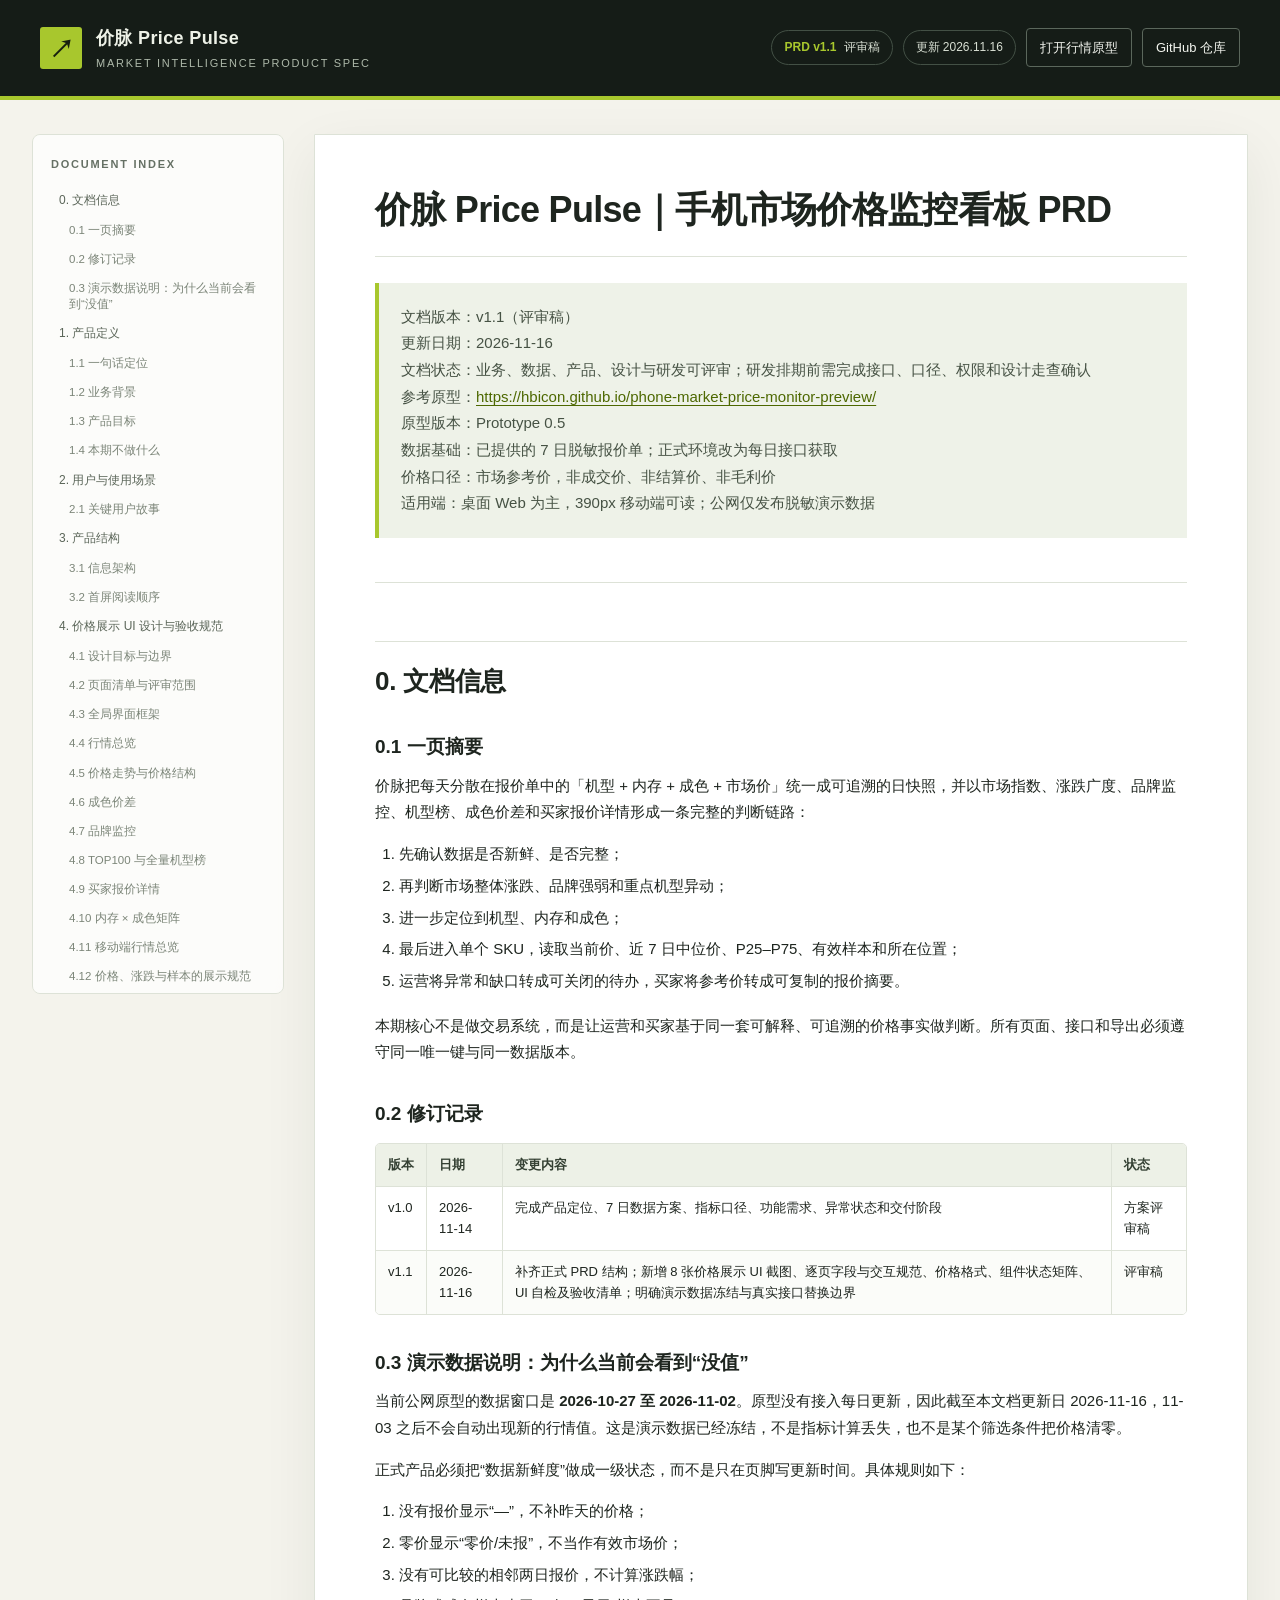
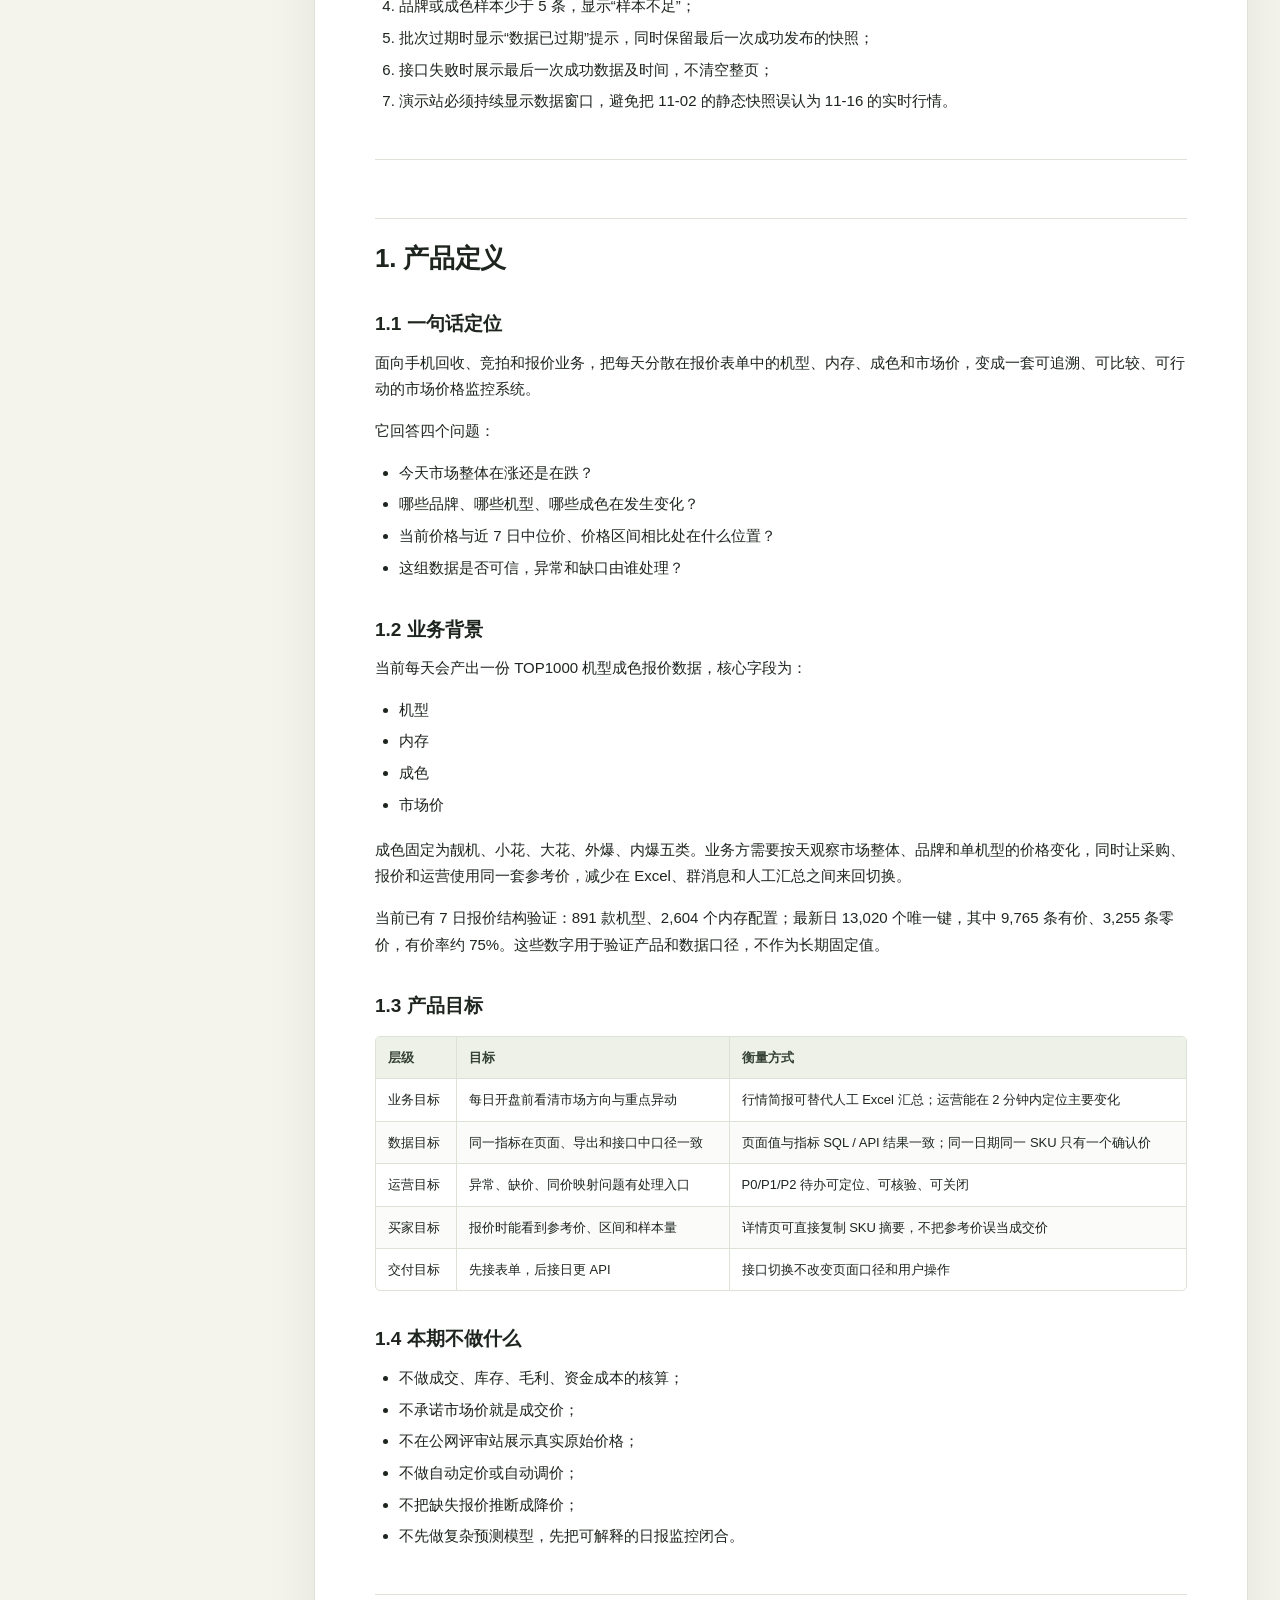
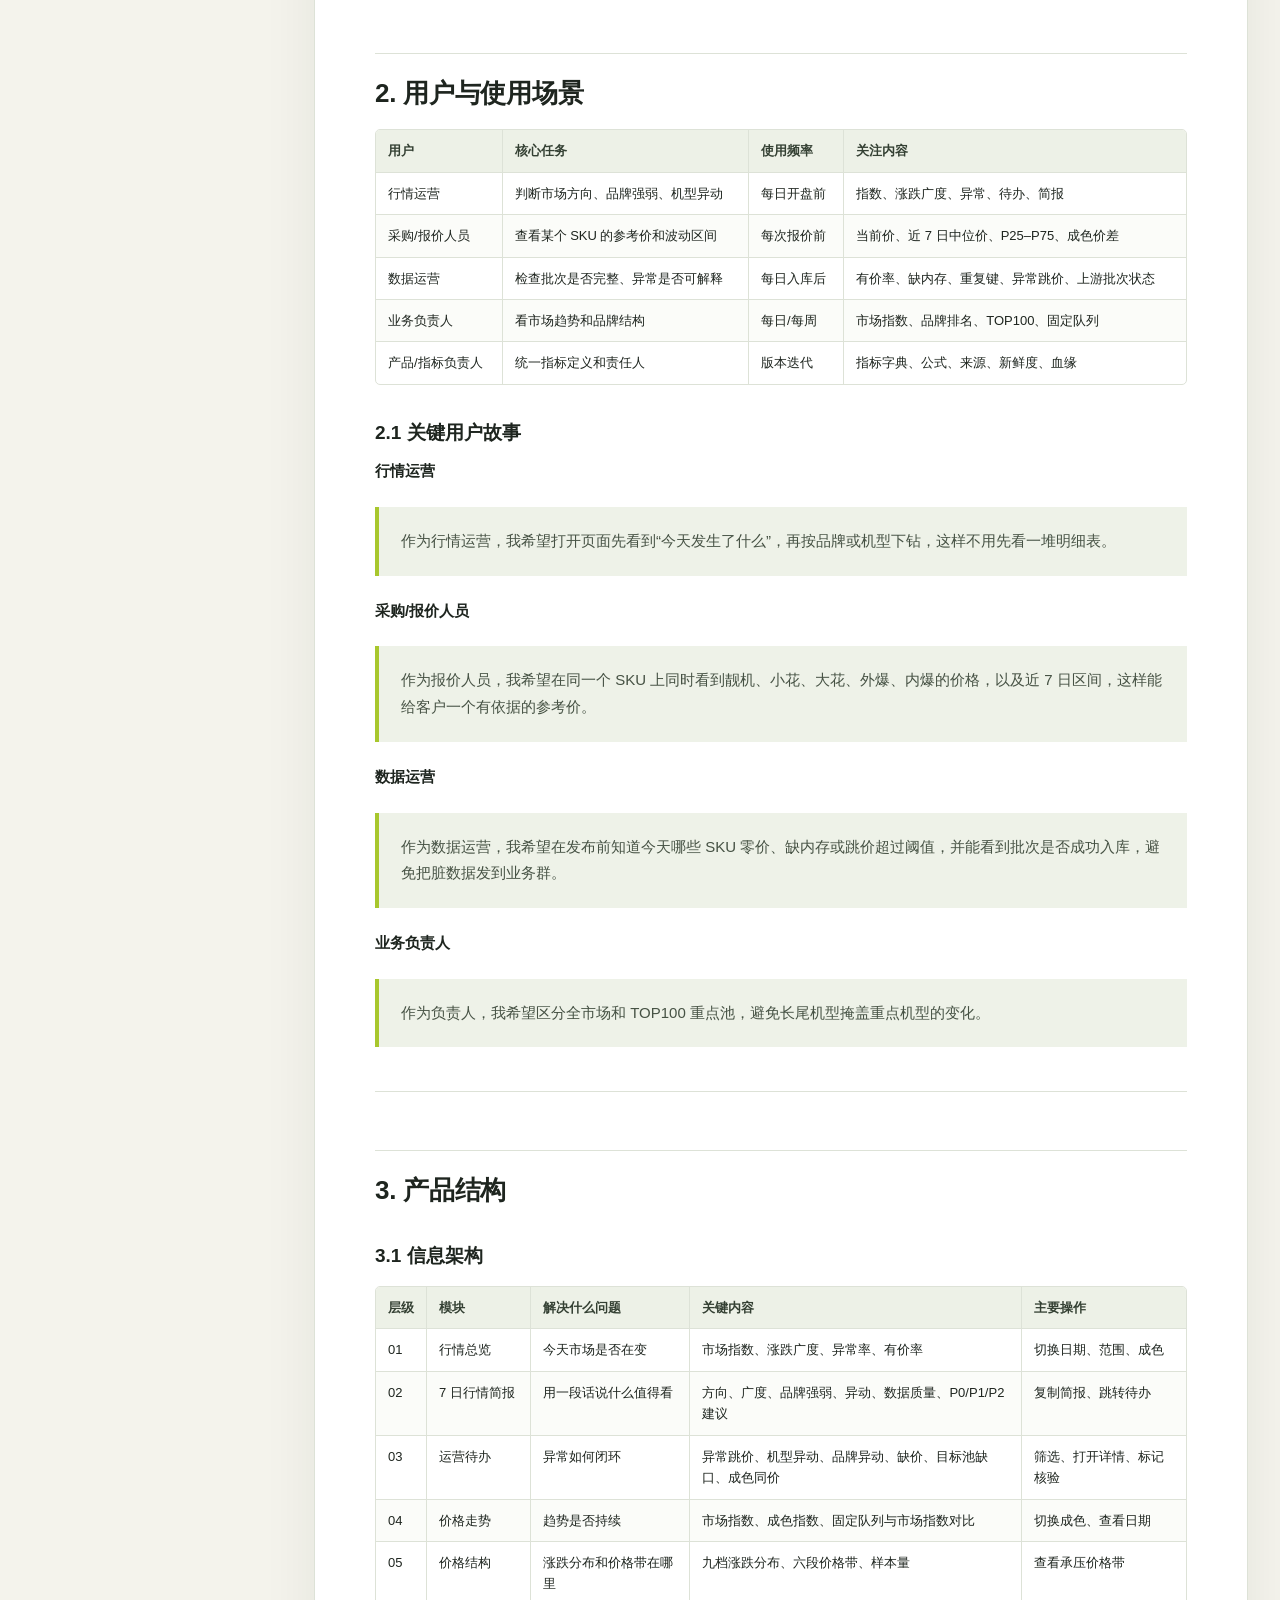
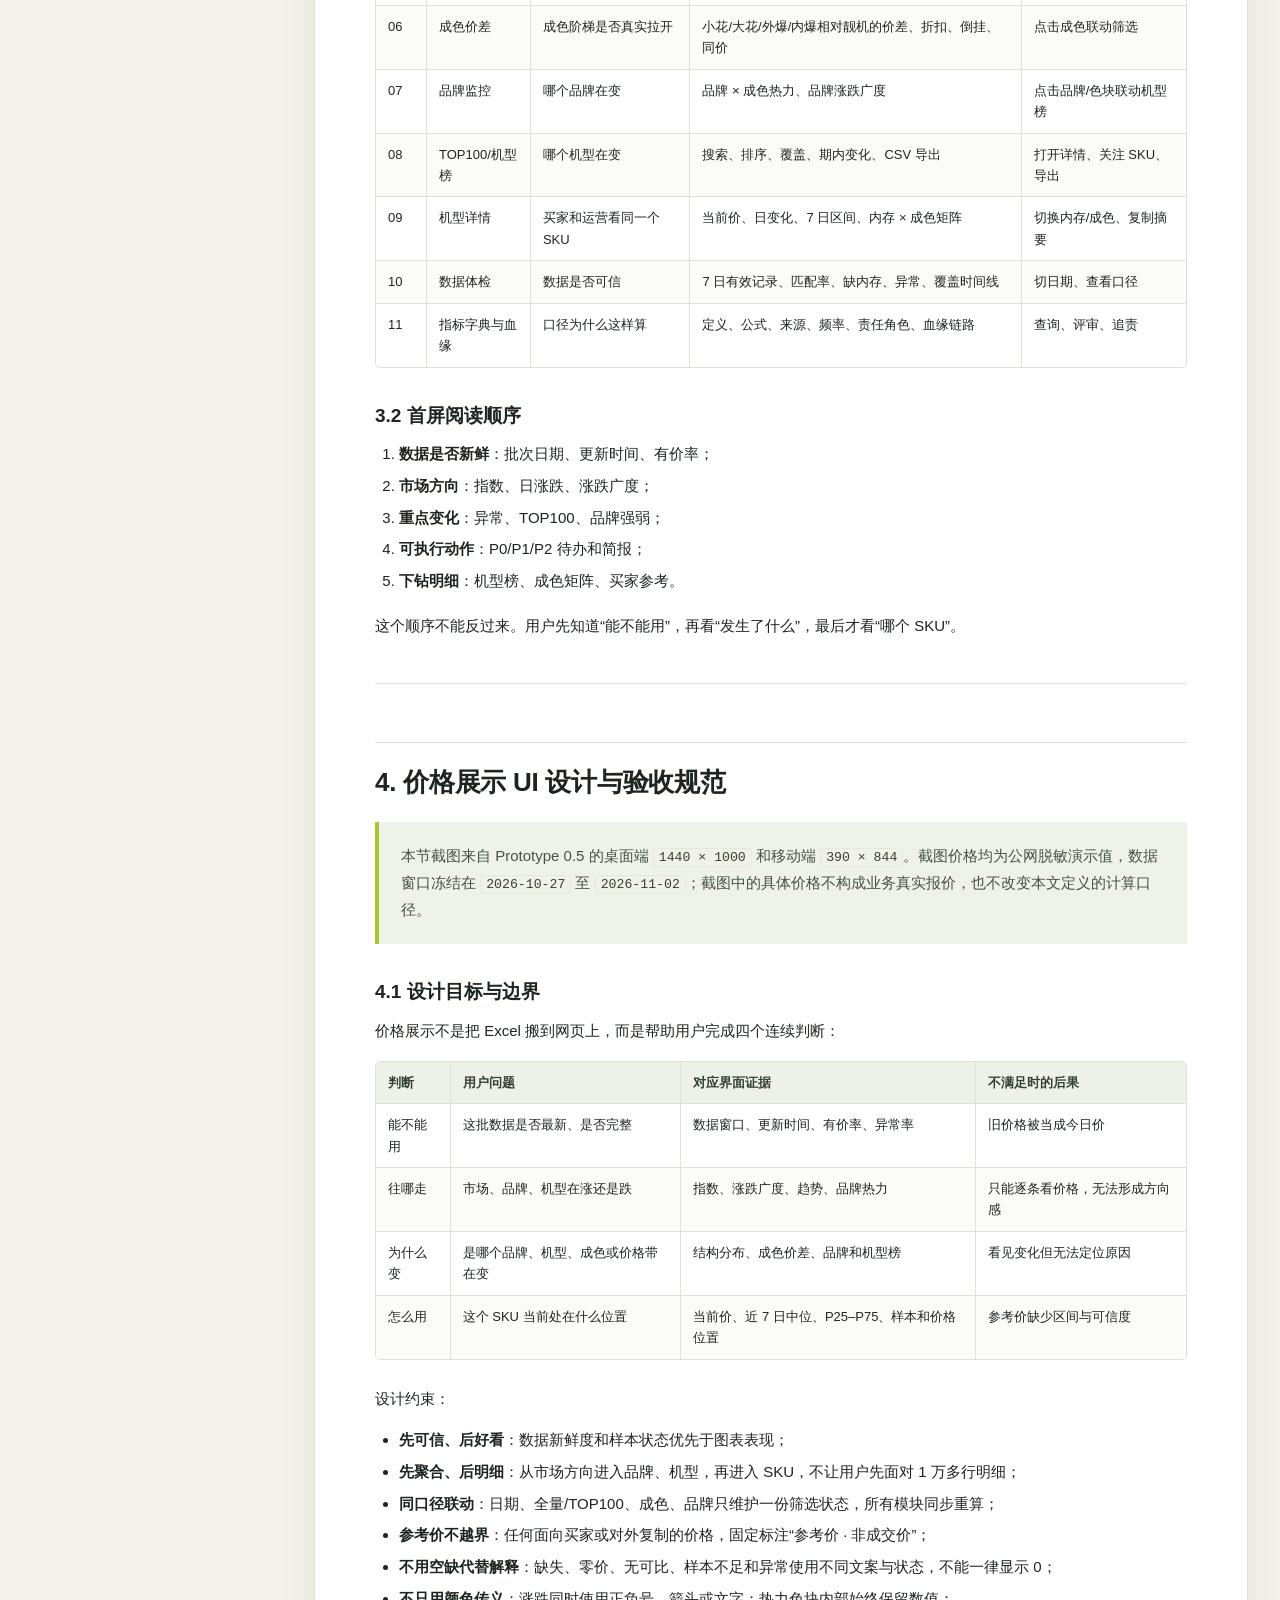
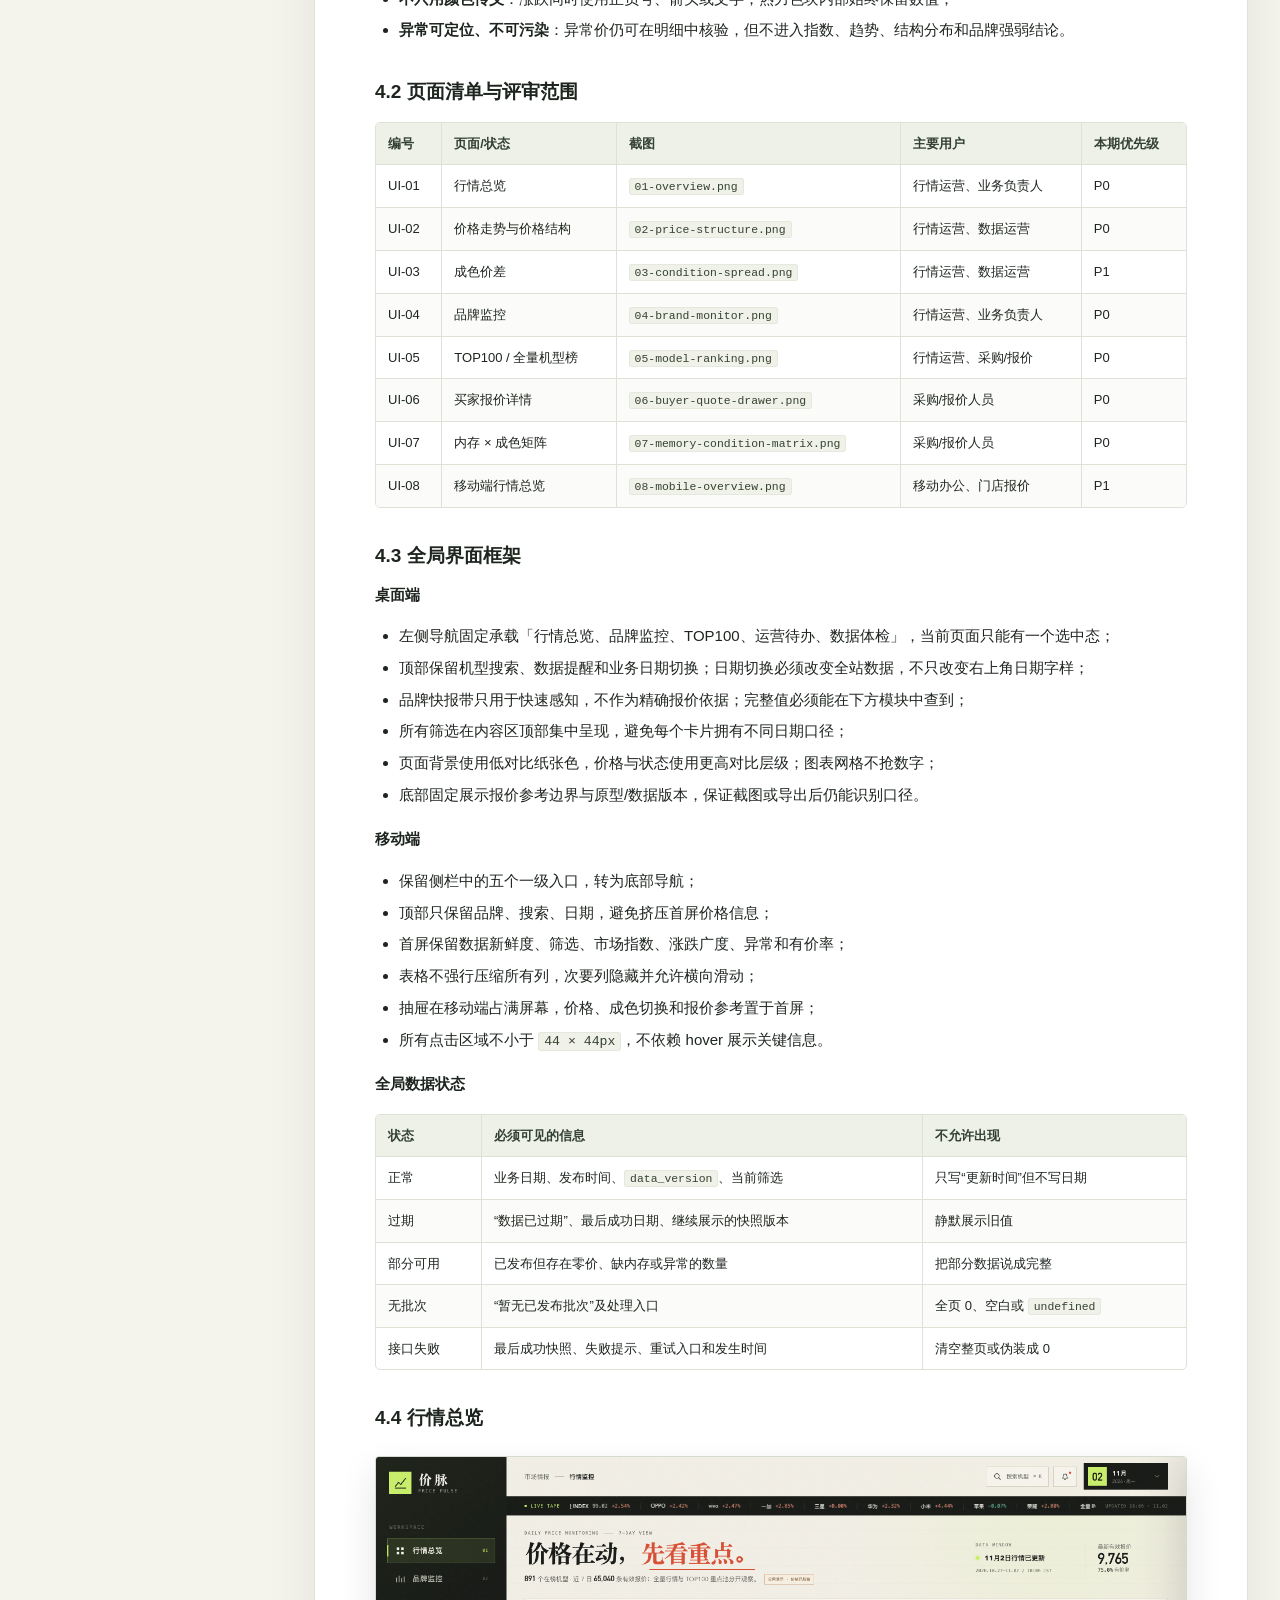
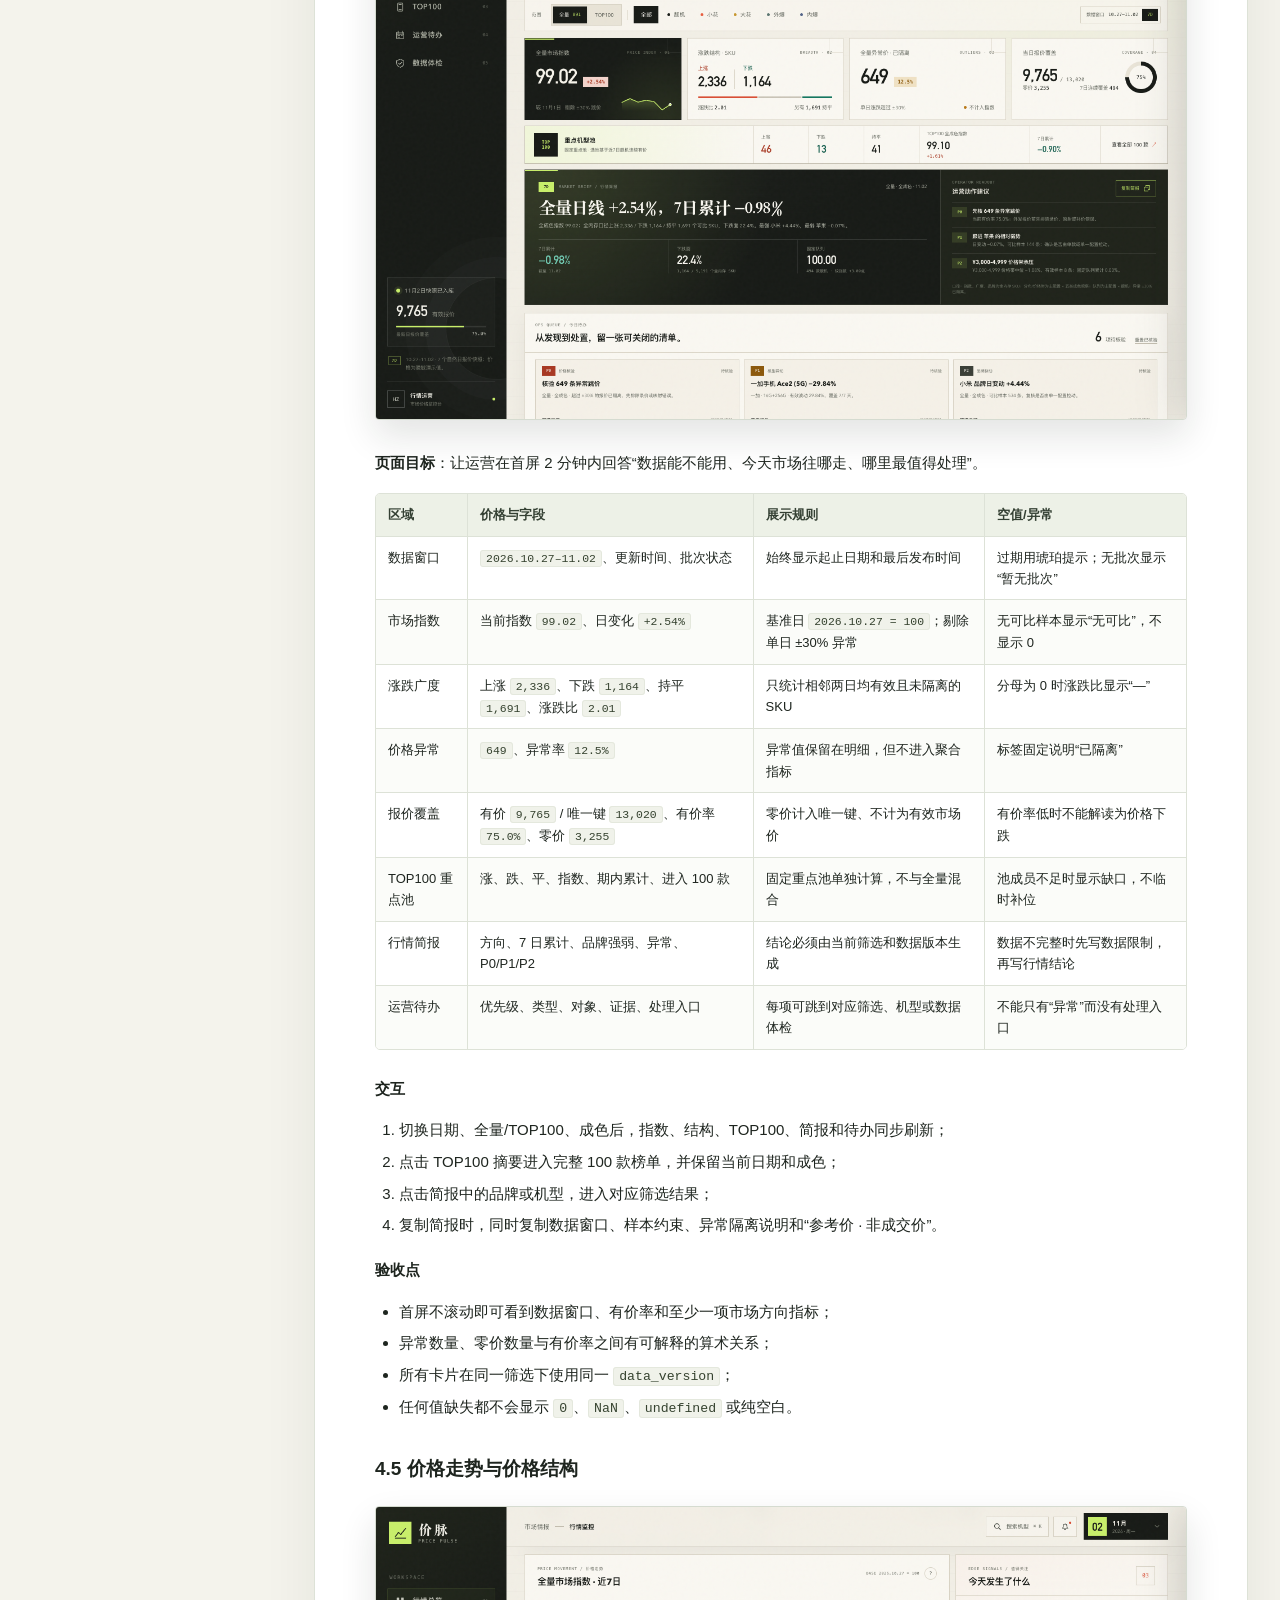
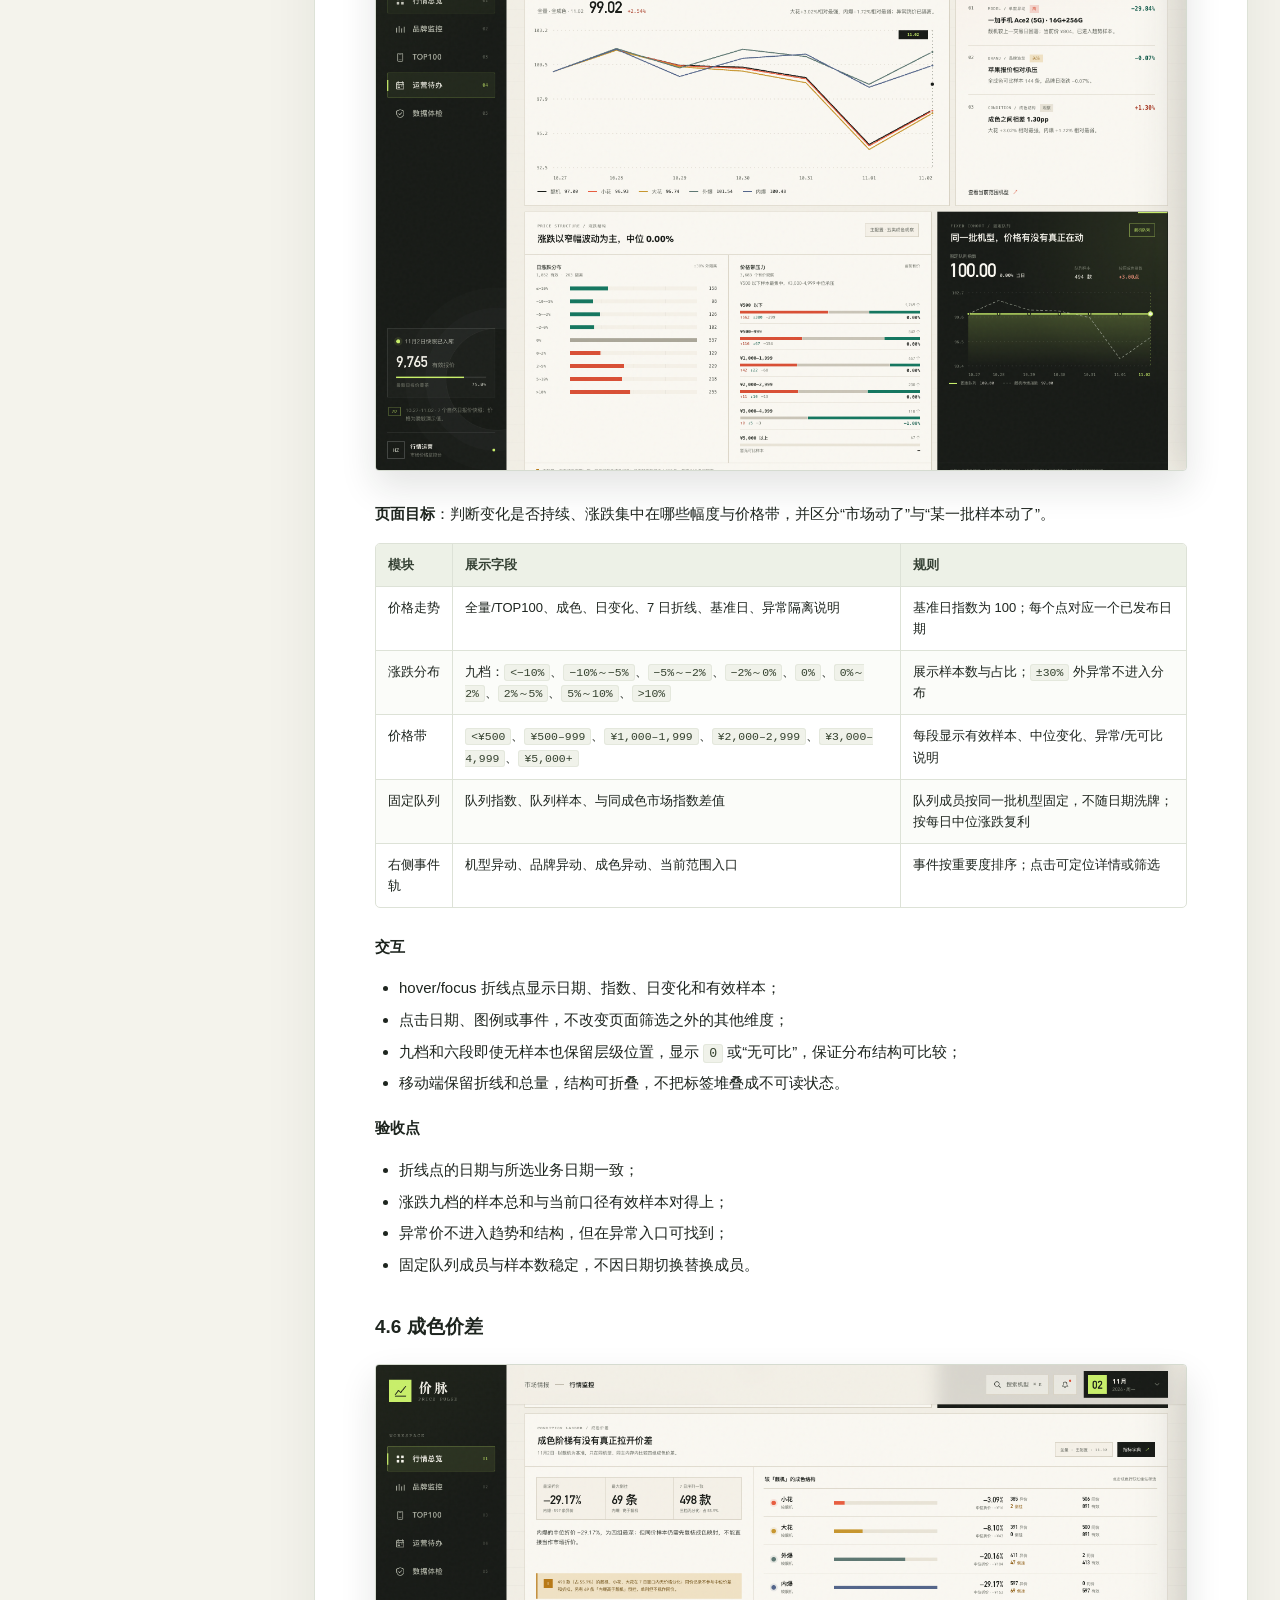
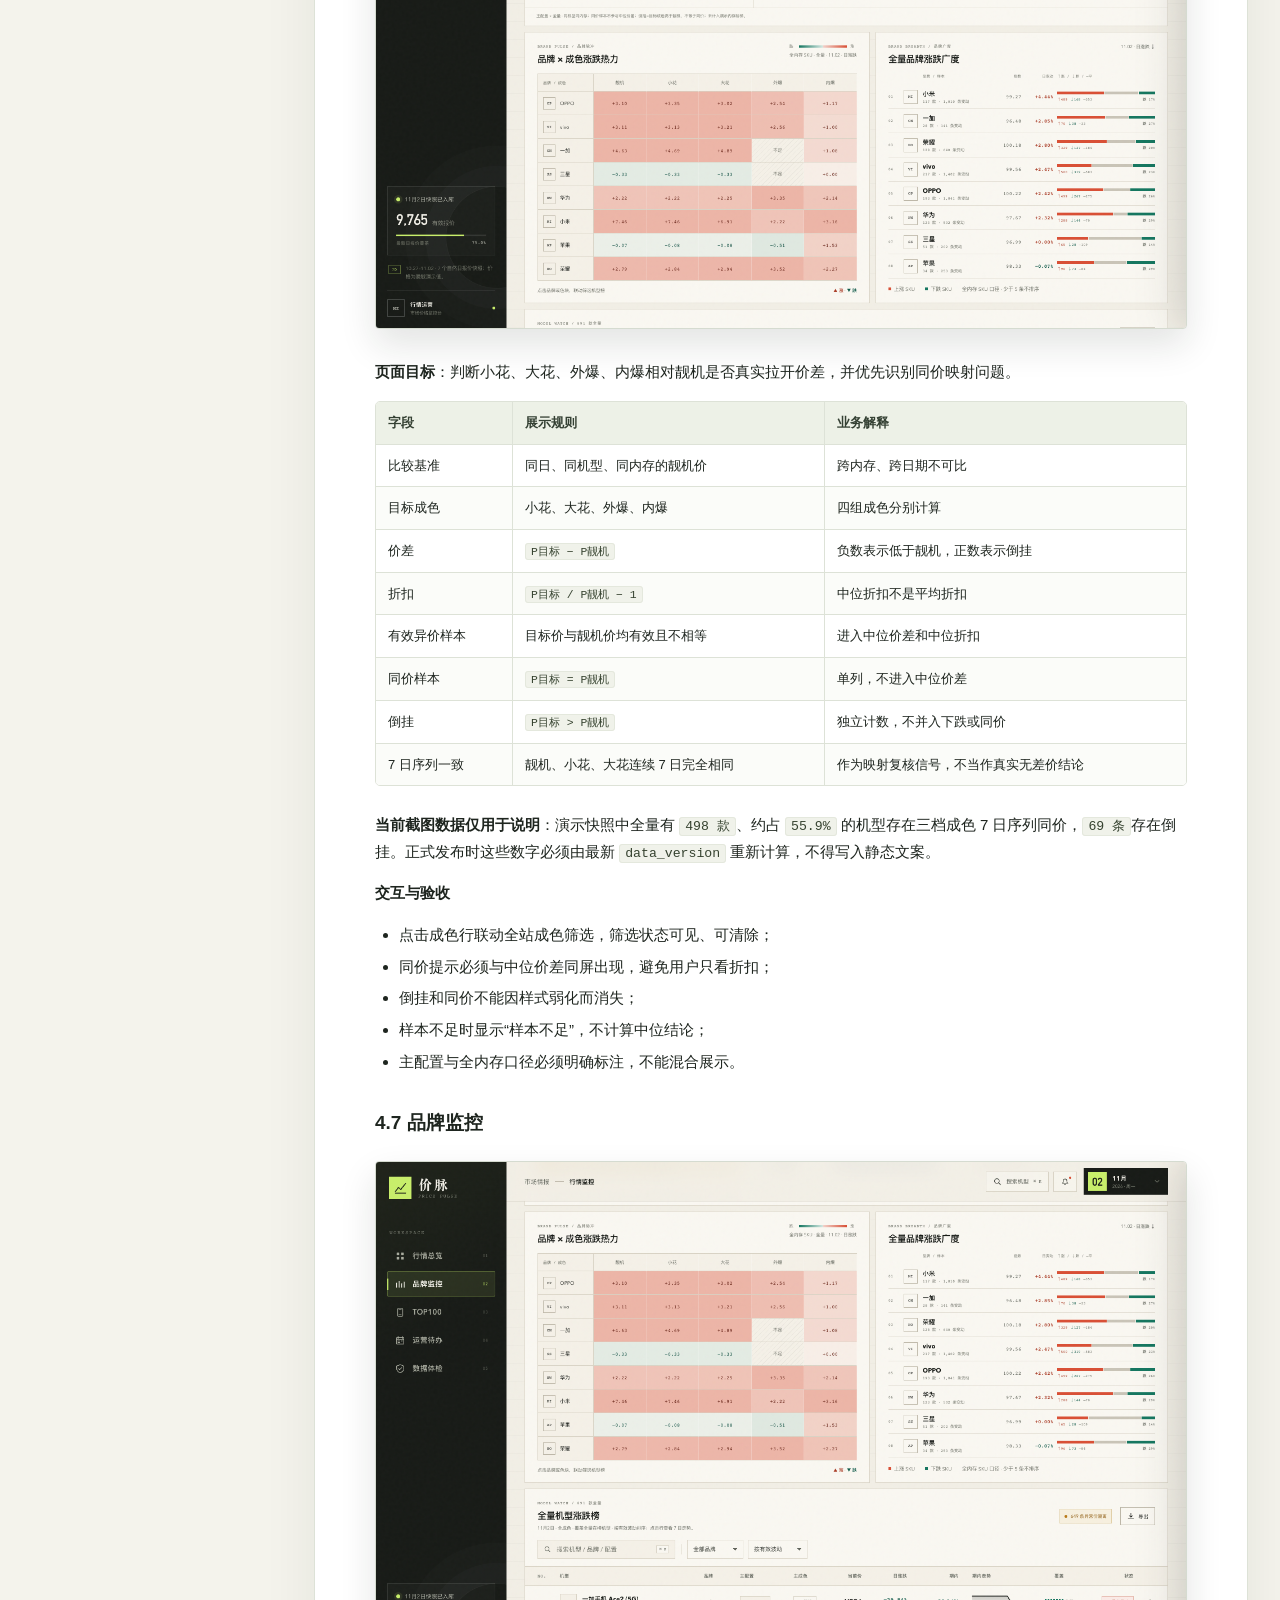
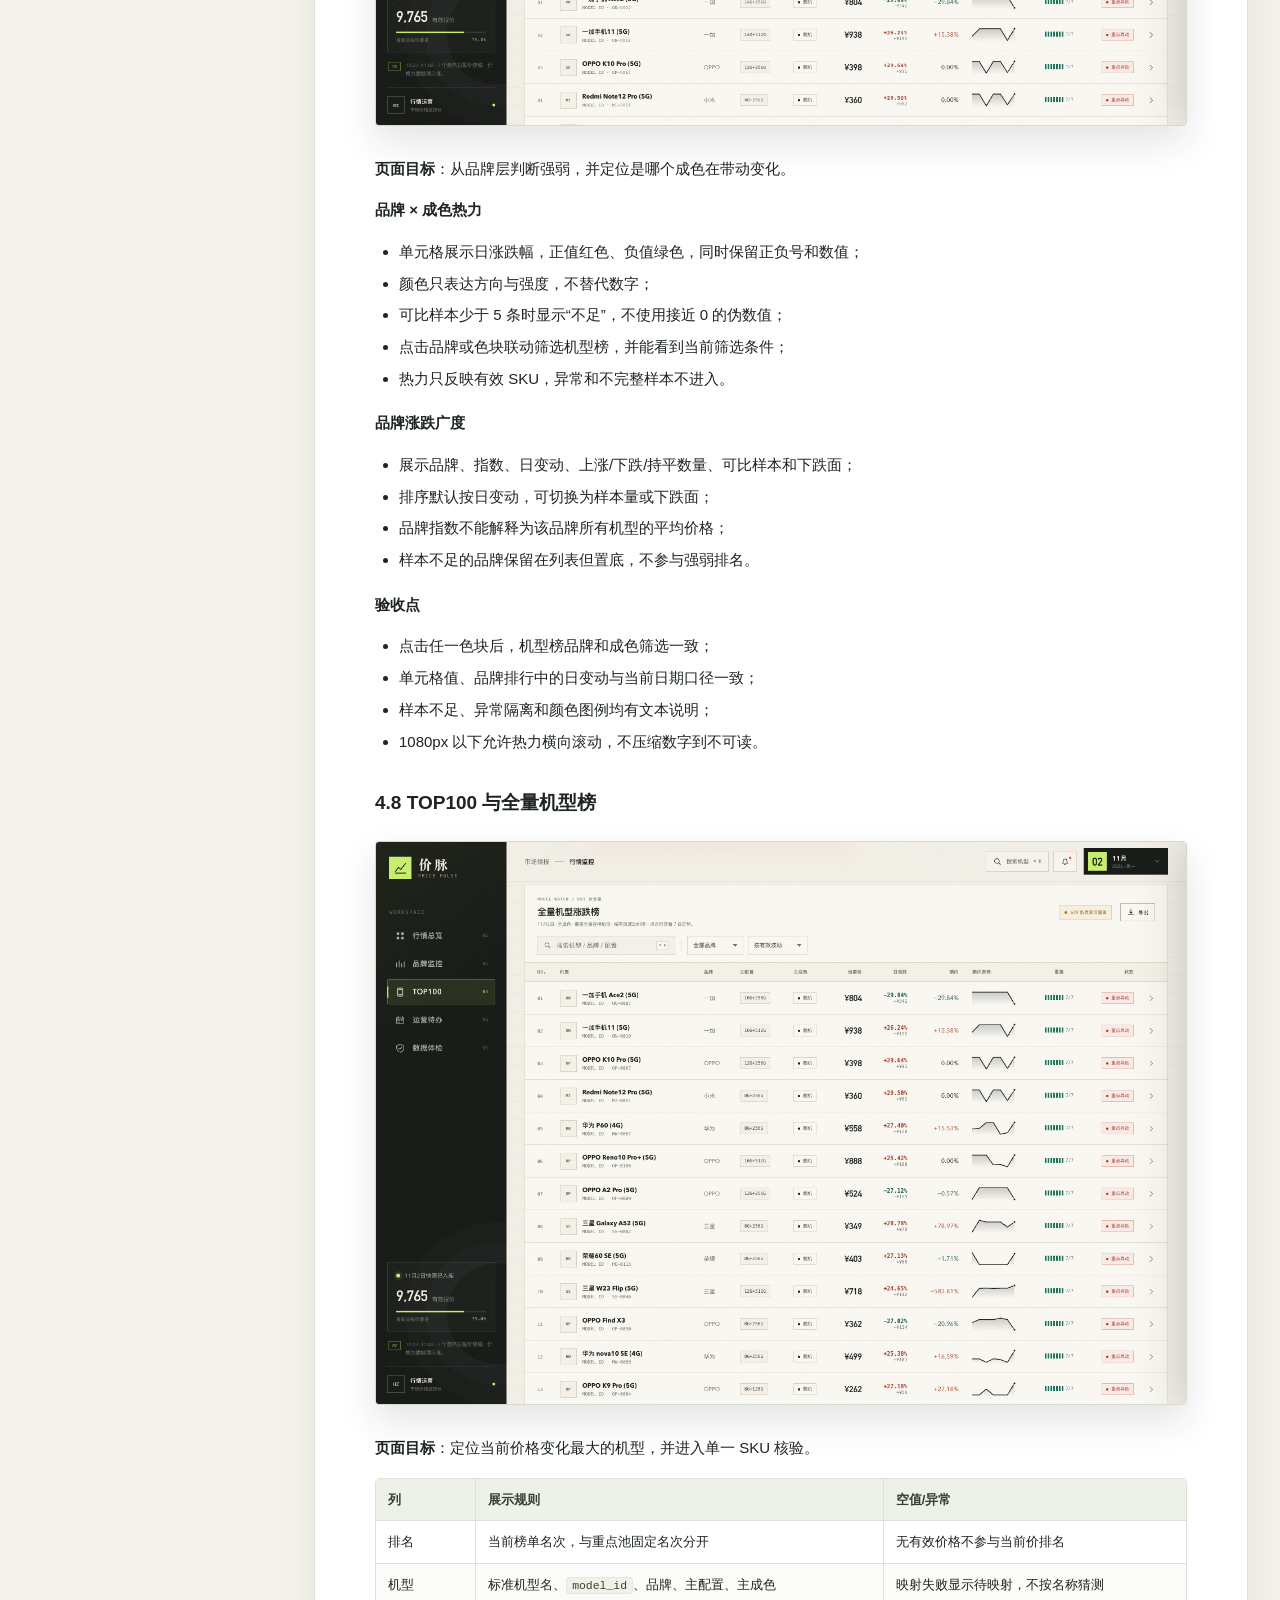
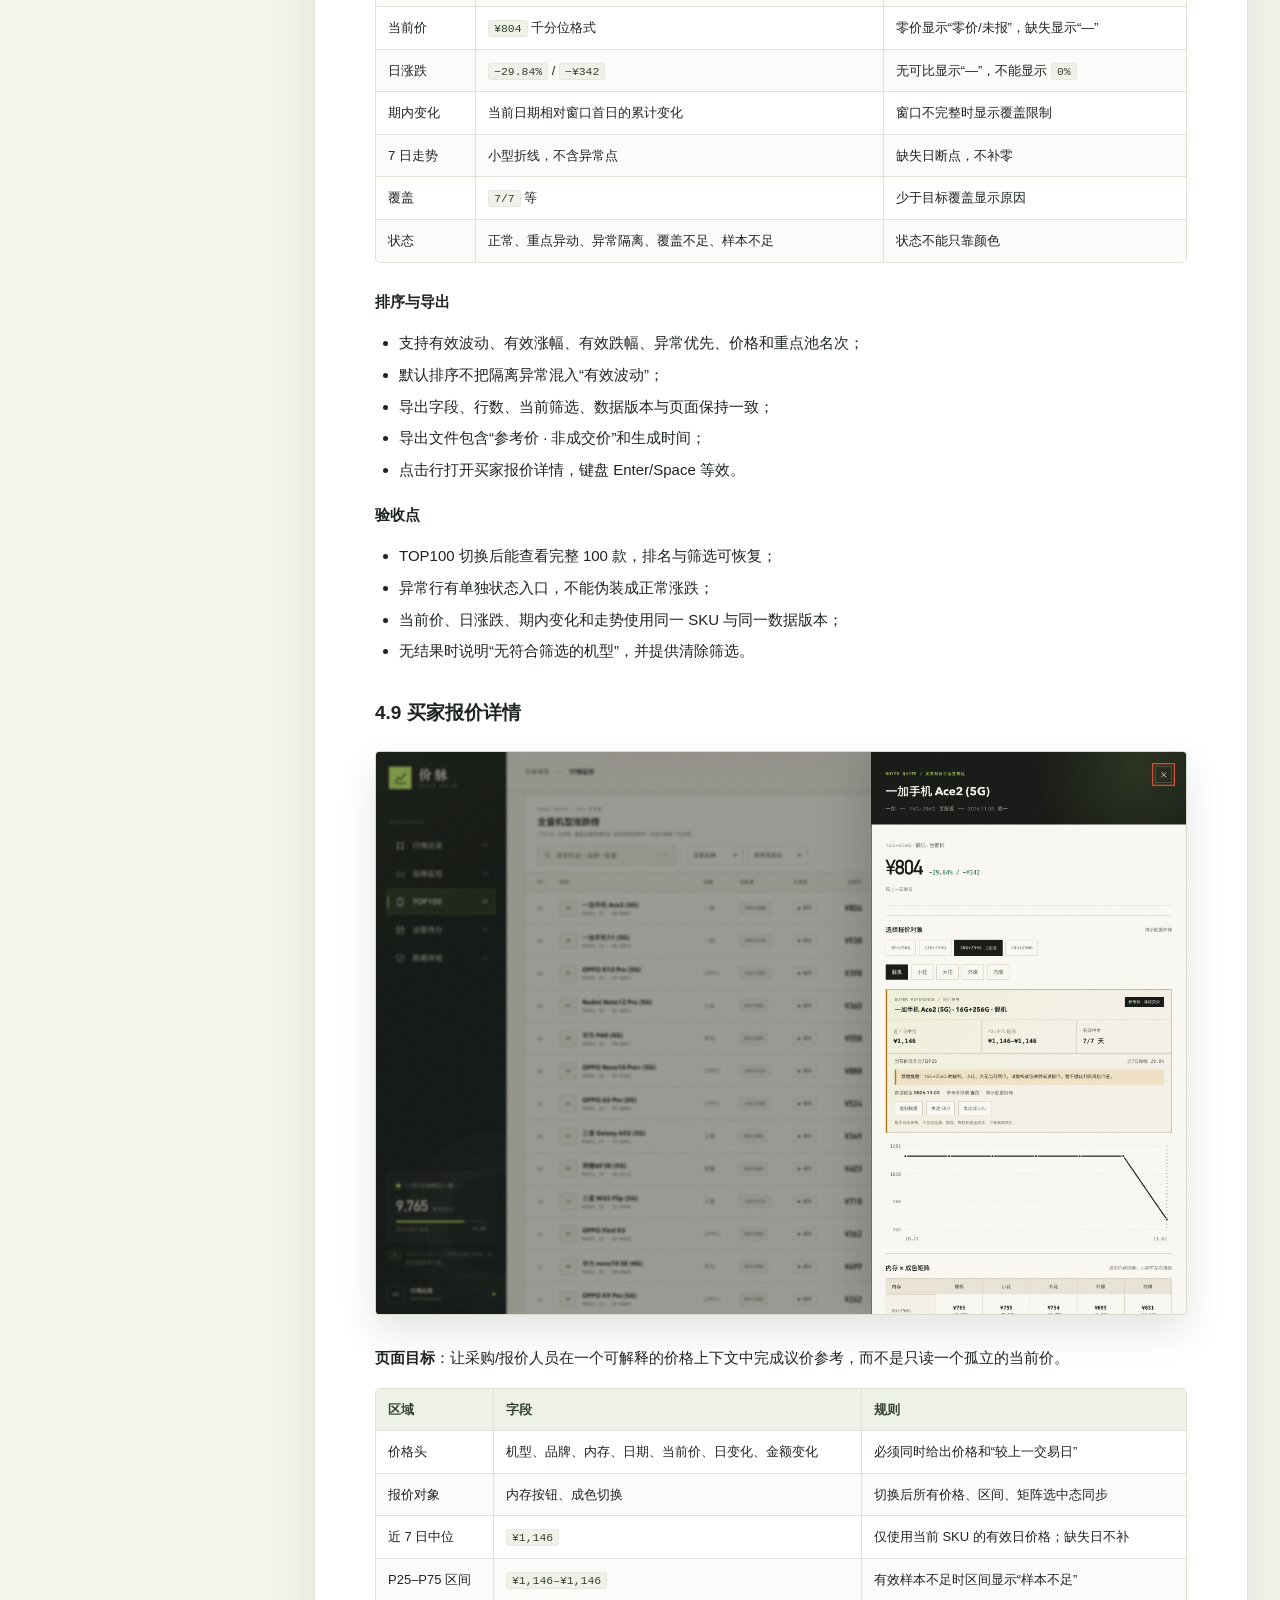
==== docs/prd.html @ 6427b960 "docs: add market price monitoring PRD with UI specifications" ====
<!doctype html>
<html lang="zh-CN">
<head>
<meta charset="utf-8">
<meta name="viewport" content="width=device-width, initial-scale=1">
<meta name="description" content="价脉手机市场价格监控看板 PRD v1.1，包含产品方案、数据口径、价格展示 UI、交互状态和验收标准。">
<title>价脉 Price Pulse｜手机市场价格监控看板 PRD v1.1</title>
<link rel="icon" type="image/svg+xml" href="data:image/svg+xml,%3Csvg xmlns='http://www.w3.org/2000/svg' viewBox='0 0 64 64'%3E%3Crect width='64' height='64' rx='8' fill='%23a8c72d'/%3E%3Cpath d='M16 44 28 30l8 7 13-19' fill='none' stroke='%23151c17' stroke-width='6' stroke-linecap='round' stroke-linejoin='round'/%3E%3C/svg%3E">
<style>
:root{
  color-scheme: light;
  --ink:#1e251f; --muted:#657064; --paper:#f4f3ec; --surface:#ffffff;
  --line:#dde2d7; --accent:#a8c72d; --accent-ink:#425900; --dark:#151c17;
  --soft:#eef2e8; --warn:#9a6612; --warn-bg:#fbf3df; --red:#b84a3a; --green:#287a62;
}
*{box-sizing:border-box}
html{scroll-behavior:smooth;scroll-padding-top:28px}
body{margin:0;background:var(--paper);color:var(--ink);font:15px/1.78 -apple-system,BlinkMacSystemFont,"PingFang SC","Hiragino Sans GB","Microsoft YaHei",sans-serif;-webkit-font-smoothing:antialiased}
a{color:#4d6800;text-underline-offset:3px}
.doc-header{background:var(--dark);color:#eef2e8;border-bottom:4px solid var(--accent)}
.doc-header-inner{max-width:1440px;margin:0 auto;padding:22px 40px;display:flex;align-items:center;justify-content:space-between;gap:24px}
.brand{display:flex;align-items:center;gap:14px;text-decoration:none;color:inherit}
.brand-mark{width:42px;height:42px;display:grid;place-items:center;background:var(--accent);color:#17200f;font-size:25px;font-weight:900;border-radius:3px}
.brand strong{display:block;font-size:18px;letter-spacing:.02em}
.brand small{display:block;color:#aeb9aa;font-size:11px;letter-spacing:.16em;text-transform:uppercase}
.header-meta{display:flex;align-items:center;gap:10px;flex-wrap:wrap;justify-content:flex-end}
.chip{display:inline-flex;align-items:center;gap:7px;border:1px solid #435045;border-radius:999px;padding:6px 12px;color:#d8dfd3;font-size:12px;white-space:nowrap}
.chip b{color:var(--accent)}
.header-link{color:#f3f5ef;text-decoration:none;border:1px solid #5b675c;padding:7px 13px;border-radius:4px;font-size:13px;white-space:nowrap}
.header-link:hover{border-color:var(--accent);color:var(--accent)}
.shell{max-width:1440px;margin:0 auto;padding:34px 32px 72px;display:grid;grid-template-columns:252px minmax(0,1fr);gap:30px;align-items:start}
.sidebar{position:sticky;top:20px;max-height:calc(100vh - 40px);overflow:auto;padding:20px 18px;background:rgba(255,255,255,.72);border:1px solid var(--line);border-radius:8px;backdrop-filter:blur(8px)}
.sidebar-title{font-size:11px;letter-spacing:.16em;color:var(--muted);font-weight:700;margin:0 0 12px}
.toc{list-style:none;margin:0;padding:0;font-size:12px;line-height:1.4}
.toc li{margin:1px 0}
.toc a{display:block;text-decoration:none;color:#5a6558;padding:6px 8px;border-radius:4px}
.toc a:hover{background:var(--soft);color:var(--accent-ink)}
.toc-l3{padding-left:10px}
.toc-l3 a{font-size:11.5px;color:#7b8578}
.doc-column{min-width:0}
.doc{min-width:0;max-width:100%;background:var(--surface);border:1px solid var(--line);box-shadow:0 18px 55px rgba(28,39,31,.07);padding:52px 60px 76px;overflow-wrap:anywhere}
.doc > h1:first-child{font-size:36px;line-height:1.25;letter-spacing:-.02em;margin:0 0 26px;padding-bottom:24px;border-bottom:1px solid var(--line)}
h2{font-size:26px;line-height:1.35;margin:58px 0 18px;padding-top:22px;border-top:1px solid var(--line);letter-spacing:-.01em}
h3{font-size:19px;line-height:1.45;margin:34px 0 12px}
h4{font-size:16px;margin:26px 0 10px}
p{margin:11px 0 15px}
strong{font-weight:700}
blockquote{margin:22px 0;padding:18px 22px;background:var(--soft);border-left:4px solid var(--accent);color:#465244}
blockquote p{margin:3px 0}
blockquote a{word-break:break-all}
ul,ol{padding-left:24px;margin:12px 0 18px}
li{margin:5px 0}
hr{height:1px;background:var(--line);border:0;margin:44px 0}
code{font-family:"SFMono-Regular",Consolas,"Liberation Mono",monospace;font-size:.88em;background:#f0f2ea;border:1px solid #e4e8dd;border-radius:3px;padding:1px 5px;color:#35422f;word-break:break-word}
pre{overflow:auto;margin:18px 0 24px;padding:18px 20px;background:#1b221d;color:#e9eee5;border-radius:6px;line-height:1.65}
pre code{background:none;border:0;padding:0;color:inherit;word-break:normal;font-size:12.5px}
.table-wrap{max-width:100%;overflow-x:auto;margin:16px 0 26px;border:1px solid var(--line);border-radius:5px}
table{width:100%;border-collapse:collapse;margin:0;font-size:13px;line-height:1.65;min-width:640px}
th,td{padding:10px 12px;border-right:1px solid var(--line);border-bottom:1px solid var(--line);vertical-align:top;text-align:left}
th{background:#edf1e7;color:#344033;font-weight:700;white-space:nowrap}
tbody tr:last-child td{border-bottom:0}
th:last-child,td:last-child{border-right:0}
tbody tr:nth-child(even){background:#fbfcf9}
figure{margin:24px 0 30px;padding:0}
figure img{display:block;width:100%;height:auto;border:1px solid #d5dbd0;border-radius:4px;box-shadow:0 16px 36px rgba(22,31,24,.12);background:#eceee8}
figure img[alt^="图 8"]{width:390px;max-width:100%;margin:0 auto;border-radius:18px;box-shadow:0 18px 42px rgba(22,31,24,.18)}
a.anchor{opacity:0;margin-left:8px;color:#a7b39f;text-decoration:none;font-weight:400}
h2:hover a.anchor,h3:hover a.anchor,a.anchor:focus{opacity:1}
input[type="checkbox"]{accent-color:#829d18;width:15px;height:15px;margin-right:6px;vertical-align:-2px}
.doc-footer{max-width:1440px;margin:0 auto;padding:0 32px 50px;color:#758073;font-size:12px;display:flex;justify-content:space-between;gap:20px;flex-wrap:wrap}
.mobile-toc{display:none;background:#fff;border:1px solid var(--line);border-radius:6px;margin-bottom:18px}
.mobile-toc summary{cursor:pointer;padding:13px 16px;font-weight:700;color:#3f4b3d}
.mobile-toc .toc{padding:0 14px 14px;max-height:55vh;overflow:auto}
@media(max-width:1050px){.shell{grid-template-columns:1fr;padding:24px}.sidebar{display:none}.mobile-toc{display:block}.doc{padding:38px 42px 58px}.doc-header-inner{padding:18px 24px}.doc-footer{padding:0 24px 40px}}
@media(max-width:680px){.shell{padding:14px}.doc{padding:26px 20px 44px;border:0}.doc > h1:first-child{font-size:28px}h2{font-size:22px;margin-top:42px}h3{font-size:18px}.doc-header-inner{align-items:flex-start}.header-meta{justify-content:flex-start}.brand small{display:none}.table-wrap{margin-left:-4px;margin-right:-4px}figure{margin-left:-4px;margin-right:-4px}figure img{width:calc(100% + 8px)}figure img[alt^="图 8"]{width:100%}.doc-footer{padding:0 14px 30px;display:block}}
@media print{body{background:#fff}.doc-header,.sidebar,.mobile-toc,.doc-footer{display:none}.shell{display:block;max-width:none;padding:0}.doc{border:0;box-shadow:none;padding:0}h2{break-after:avoid}figure{break-inside:avoid}.table-wrap{overflow:visible}table{min-width:0}pre{white-space:pre-wrap}}
</style>
</head>
<body>
<header class="doc-header">
  <div class="doc-header-inner">
    <a class="brand" href="../" aria-label="返回价脉行情看板">
      <span class="brand-mark" aria-hidden="true">↗</span>
      <span><strong>价脉 Price Pulse</strong><small>Market Intelligence Product Spec</small></span>
    </a>
    <div class="header-meta">
      <span class="chip"><b>PRD v1.1</b> 评审稿</span>
      <span class="chip">更新 2026.11.16</span>
      <a class="header-link" href="../">打开行情原型</a>
      <a class="header-link" href="https://github.com/HBicon/phone-market-price-monitor-preview">GitHub 仓库</a>
    </div>
  </div>
</header>
<div class="shell">
  <aside class="sidebar" aria-label="文档目录"><p class="sidebar-title">DOCUMENT INDEX</p><ol class="toc"><li class="toc-l2"><a href="#0.-文档信息">0. 文档信息</a></li>
<li class="toc-l3"><a href="#0.1-一页摘要">0.1 一页摘要</a></li>
<li class="toc-l3"><a href="#0.2-修订记录">0.2 修订记录</a></li>
<li class="toc-l3"><a href="#0.3-演示数据说明为什么当前会看到“没值”">0.3 演示数据说明：为什么当前会看到“没值”</a></li>
<li class="toc-l2"><a href="#1.-产品定义">1. 产品定义</a></li>
<li class="toc-l3"><a href="#1.1-一句话定位">1.1 一句话定位</a></li>
<li class="toc-l3"><a href="#1.2-业务背景">1.2 业务背景</a></li>
<li class="toc-l3"><a href="#1.3-产品目标">1.3 产品目标</a></li>
<li class="toc-l3"><a href="#1.4-本期不做什么">1.4 本期不做什么</a></li>
<li class="toc-l2"><a href="#2.-用户与使用场景">2. 用户与使用场景</a></li>
<li class="toc-l3"><a href="#2.1-关键用户故事">2.1 关键用户故事</a></li>
<li class="toc-l2"><a href="#3.-产品结构">3. 产品结构</a></li>
<li class="toc-l3"><a href="#3.1-信息架构">3.1 信息架构</a></li>
<li class="toc-l3"><a href="#3.2-首屏阅读顺序">3.2 首屏阅读顺序</a></li>
<li class="toc-l2"><a href="#4.-价格展示-ui-设计与验收规范">4. 价格展示 UI 设计与验收规范</a></li>
<li class="toc-l3"><a href="#4.1-设计目标与边界">4.1 设计目标与边界</a></li>
<li class="toc-l3"><a href="#4.2-页面清单与评审范围">4.2 页面清单与评审范围</a></li>
<li class="toc-l3"><a href="#4.3-全局界面框架">4.3 全局界面框架</a></li>
<li class="toc-l3"><a href="#4.4-行情总览">4.4 行情总览</a></li>
<li class="toc-l3"><a href="#4.5-价格走势与价格结构">4.5 价格走势与价格结构</a></li>
<li class="toc-l3"><a href="#4.6-成色价差">4.6 成色价差</a></li>
<li class="toc-l3"><a href="#4.7-品牌监控">4.7 品牌监控</a></li>
<li class="toc-l3"><a href="#4.8-top100-与全量机型榜">4.8 TOP100 与全量机型榜</a></li>
<li class="toc-l3"><a href="#4.9-买家报价详情">4.9 买家报价详情</a></li>
<li class="toc-l3"><a href="#4.10-内存-×-成色矩阵">4.10 内存 × 成色矩阵</a></li>
<li class="toc-l3"><a href="#4.11-移动端行情总览">4.11 移动端行情总览</a></li>
<li class="toc-l3"><a href="#4.12-价格涨跌与样本的展示规范">4.12 价格、涨跌与样本的展示规范</a></li>
<li class="toc-l3"><a href="#4.13-组件状态矩阵">4.13 组件状态矩阵</a></li>
<li class="toc-l3"><a href="#4.14-交互与可访问性">4.14 交互与可访问性</a></li>
<li class="toc-l3"><a href="#4.15-ui-自检结论">4.15 UI 自检结论</a></li>
<li class="toc-l3"><a href="#4.16-ui-验收清单">4.16 UI 验收清单</a></li>
<li class="toc-l2"><a href="#5.-数据方案">5. 数据方案</a></li>
<li class="toc-l3"><a href="#5.1-当前表单数据与标准字段">5.1 当前表单数据与标准字段</a></li>
<li class="toc-l3"><a href="#5.2-唯一键和重复值处理">5.2 唯一键和重复值处理</a></li>
<li class="toc-l3"><a href="#5.3-数据分层">5.3 数据分层</a></li>
<li class="toc-l3"><a href="#5.4-批次状态">5.4 批次状态</a></li>
<li class="toc-l3"><a href="#5.5-数据质量门禁">5.5 数据质量门禁</a></li>
<li class="toc-l2"><a href="#6.-接口方案">6. 接口方案</a></li>
<li class="toc-l3"><a href="#6.1-写入接口每日报价批次">6.1 写入接口：每日报价批次</a></li>
<li class="toc-l3"><a href="#6.2-读取接口看板与详情">6.2 读取接口：看板与详情</a></li>
<li class="toc-l3"><a href="#6.3-正式接入后的数据替换边界">6.3 正式接入后的数据替换边界</a></li>
<li class="toc-l2"><a href="#7.-指标口径">7. 指标口径</a></li>
<li class="toc-l3"><a href="#7.1-指标体系">7.1 指标体系</a></li>
<li class="toc-l3"><a href="#7.2-计算原则">7.2 计算原则</a></li>
<li class="toc-l3"><a href="#7.3-展示解释">7.3 展示解释</a></li>
<li class="toc-l2"><a href="#8.-功能需求">8. 功能需求</a></li>
<li class="toc-l3"><a href="#8.1-行情总览">8.1 行情总览</a></li>
<li class="toc-l3"><a href="#8.2-行情简报">8.2 行情简报</a></li>
<li class="toc-l3"><a href="#8.3-运营待办">8.3 运营待办</a></li>
<li class="toc-l3"><a href="#8.4-价格走势与结构">8.4 价格走势与结构</a></li>
<li class="toc-l3"><a href="#8.5-成色价差">8.5 成色价差</a></li>
<li class="toc-l3"><a href="#8.6-品牌监控">8.6 品牌监控</a></li>
<li class="toc-l3"><a href="#8.7-机型榜与详情">8.7 机型榜与详情</a></li>
<li class="toc-l3"><a href="#8.8-数据体检与口径">8.8 数据体检与口径</a></li>
<li class="toc-l2"><a href="#9.-空值异常与状态设计">9. 空值、异常与状态设计</a></li>
<li class="toc-l2"><a href="#10.-权限与安全">10. 权限与安全</a></li>
<li class="toc-l2"><a href="#11.-非功能要求">11. 非功能要求</a></li>
<li class="toc-l2"><a href="#12.-交付阶段">12. 交付阶段</a></li>
<li class="toc-l3"><a href="#阶段-0原型验证当前">阶段 0：原型验证（当前）</a></li>
<li class="toc-l3"><a href="#阶段-1表单数据正式化">阶段 1：表单数据正式化</a></li>
<li class="toc-l3"><a href="#阶段-2每日-api-自动更新">阶段 2：每日 API 自动更新</a></li>
<li class="toc-l3"><a href="#阶段-3运营闭环与治理">阶段 3：运营闭环与治理</a></li>
<li class="toc-l2"><a href="#13.-验收标准">13. 验收标准</a></li>
<li class="toc-l3"><a href="#13.1-数据验收">13.1 数据验收</a></li>
<li class="toc-l3"><a href="#13.2-页面验收">13.2 页面验收</a></li>
<li class="toc-l3"><a href="#13.3-接口验收">13.3 接口验收</a></li>
<li class="toc-l2"><a href="#14.-风险与待确认项">14. 风险与待确认项</a></li>
<li class="toc-l2"><a href="#附录-adwd-报价事实表建议结构">附录 A：DWD 报价事实表建议结构</a></li>
<li class="toc-l2"><a href="#附录-b接口返回的最小错误结构">附录 B：接口返回的最小错误结构</a></li></ol></aside>
  <div class="doc-column">
    <details class="mobile-toc"><summary>查看目录</summary><ol class="toc"><li class="toc-l2"><a href="#0.-文档信息">0. 文档信息</a></li>
<li class="toc-l3"><a href="#0.1-一页摘要">0.1 一页摘要</a></li>
<li class="toc-l3"><a href="#0.2-修订记录">0.2 修订记录</a></li>
<li class="toc-l3"><a href="#0.3-演示数据说明为什么当前会看到“没值”">0.3 演示数据说明：为什么当前会看到“没值”</a></li>
<li class="toc-l2"><a href="#1.-产品定义">1. 产品定义</a></li>
<li class="toc-l3"><a href="#1.1-一句话定位">1.1 一句话定位</a></li>
<li class="toc-l3"><a href="#1.2-业务背景">1.2 业务背景</a></li>
<li class="toc-l3"><a href="#1.3-产品目标">1.3 产品目标</a></li>
<li class="toc-l3"><a href="#1.4-本期不做什么">1.4 本期不做什么</a></li>
<li class="toc-l2"><a href="#2.-用户与使用场景">2. 用户与使用场景</a></li>
<li class="toc-l3"><a href="#2.1-关键用户故事">2.1 关键用户故事</a></li>
<li class="toc-l2"><a href="#3.-产品结构">3. 产品结构</a></li>
<li class="toc-l3"><a href="#3.1-信息架构">3.1 信息架构</a></li>
<li class="toc-l3"><a href="#3.2-首屏阅读顺序">3.2 首屏阅读顺序</a></li>
<li class="toc-l2"><a href="#4.-价格展示-ui-设计与验收规范">4. 价格展示 UI 设计与验收规范</a></li>
<li class="toc-l3"><a href="#4.1-设计目标与边界">4.1 设计目标与边界</a></li>
<li class="toc-l3"><a href="#4.2-页面清单与评审范围">4.2 页面清单与评审范围</a></li>
<li class="toc-l3"><a href="#4.3-全局界面框架">4.3 全局界面框架</a></li>
<li class="toc-l3"><a href="#4.4-行情总览">4.4 行情总览</a></li>
<li class="toc-l3"><a href="#4.5-价格走势与价格结构">4.5 价格走势与价格结构</a></li>
<li class="toc-l3"><a href="#4.6-成色价差">4.6 成色价差</a></li>
<li class="toc-l3"><a href="#4.7-品牌监控">4.7 品牌监控</a></li>
<li class="toc-l3"><a href="#4.8-top100-与全量机型榜">4.8 TOP100 与全量机型榜</a></li>
<li class="toc-l3"><a href="#4.9-买家报价详情">4.9 买家报价详情</a></li>
<li class="toc-l3"><a href="#4.10-内存-×-成色矩阵">4.10 内存 × 成色矩阵</a></li>
<li class="toc-l3"><a href="#4.11-移动端行情总览">4.11 移动端行情总览</a></li>
<li class="toc-l3"><a href="#4.12-价格涨跌与样本的展示规范">4.12 价格、涨跌与样本的展示规范</a></li>
<li class="toc-l3"><a href="#4.13-组件状态矩阵">4.13 组件状态矩阵</a></li>
<li class="toc-l3"><a href="#4.14-交互与可访问性">4.14 交互与可访问性</a></li>
<li class="toc-l3"><a href="#4.15-ui-自检结论">4.15 UI 自检结论</a></li>
<li class="toc-l3"><a href="#4.16-ui-验收清单">4.16 UI 验收清单</a></li>
<li class="toc-l2"><a href="#5.-数据方案">5. 数据方案</a></li>
<li class="toc-l3"><a href="#5.1-当前表单数据与标准字段">5.1 当前表单数据与标准字段</a></li>
<li class="toc-l3"><a href="#5.2-唯一键和重复值处理">5.2 唯一键和重复值处理</a></li>
<li class="toc-l3"><a href="#5.3-数据分层">5.3 数据分层</a></li>
<li class="toc-l3"><a href="#5.4-批次状态">5.4 批次状态</a></li>
<li class="toc-l3"><a href="#5.5-数据质量门禁">5.5 数据质量门禁</a></li>
<li class="toc-l2"><a href="#6.-接口方案">6. 接口方案</a></li>
<li class="toc-l3"><a href="#6.1-写入接口每日报价批次">6.1 写入接口：每日报价批次</a></li>
<li class="toc-l3"><a href="#6.2-读取接口看板与详情">6.2 读取接口：看板与详情</a></li>
<li class="toc-l3"><a href="#6.3-正式接入后的数据替换边界">6.3 正式接入后的数据替换边界</a></li>
<li class="toc-l2"><a href="#7.-指标口径">7. 指标口径</a></li>
<li class="toc-l3"><a href="#7.1-指标体系">7.1 指标体系</a></li>
<li class="toc-l3"><a href="#7.2-计算原则">7.2 计算原则</a></li>
<li class="toc-l3"><a href="#7.3-展示解释">7.3 展示解释</a></li>
<li class="toc-l2"><a href="#8.-功能需求">8. 功能需求</a></li>
<li class="toc-l3"><a href="#8.1-行情总览">8.1 行情总览</a></li>
<li class="toc-l3"><a href="#8.2-行情简报">8.2 行情简报</a></li>
<li class="toc-l3"><a href="#8.3-运营待办">8.3 运营待办</a></li>
<li class="toc-l3"><a href="#8.4-价格走势与结构">8.4 价格走势与结构</a></li>
<li class="toc-l3"><a href="#8.5-成色价差">8.5 成色价差</a></li>
<li class="toc-l3"><a href="#8.6-品牌监控">8.6 品牌监控</a></li>
<li class="toc-l3"><a href="#8.7-机型榜与详情">8.7 机型榜与详情</a></li>
<li class="toc-l3"><a href="#8.8-数据体检与口径">8.8 数据体检与口径</a></li>
<li class="toc-l2"><a href="#9.-空值异常与状态设计">9. 空值、异常与状态设计</a></li>
<li class="toc-l2"><a href="#10.-权限与安全">10. 权限与安全</a></li>
<li class="toc-l2"><a href="#11.-非功能要求">11. 非功能要求</a></li>
<li class="toc-l2"><a href="#12.-交付阶段">12. 交付阶段</a></li>
<li class="toc-l3"><a href="#阶段-0原型验证当前">阶段 0：原型验证（当前）</a></li>
<li class="toc-l3"><a href="#阶段-1表单数据正式化">阶段 1：表单数据正式化</a></li>
<li class="toc-l3"><a href="#阶段-2每日-api-自动更新">阶段 2：每日 API 自动更新</a></li>
<li class="toc-l3"><a href="#阶段-3运营闭环与治理">阶段 3：运营闭环与治理</a></li>
<li class="toc-l2"><a href="#13.-验收标准">13. 验收标准</a></li>
<li class="toc-l3"><a href="#13.1-数据验收">13.1 数据验收</a></li>
<li class="toc-l3"><a href="#13.2-页面验收">13.2 页面验收</a></li>
<li class="toc-l3"><a href="#13.3-接口验收">13.3 接口验收</a></li>
<li class="toc-l2"><a href="#14.-风险与待确认项">14. 风险与待确认项</a></li>
<li class="toc-l2"><a href="#附录-adwd-报价事实表建议结构">附录 A：DWD 报价事实表建议结构</a></li>
<li class="toc-l2"><a href="#附录-b接口返回的最小错误结构">附录 B：接口返回的最小错误结构</a></li></ol></details>
    <main class="doc"><h1>价脉 Price Pulse｜手机市场价格监控看板 PRD</h1>
<blockquote>
<p>文档版本：v1.1（评审稿）<br>更新日期：2026-11-16<br>文档状态：业务、数据、产品、设计与研发可评审；研发排期前需完成接口、口径、权限和设计走查确认<br>参考原型：<a href="https://hbicon.github.io/phone-market-price-monitor-preview/">https://hbicon.github.io/phone-market-price-monitor-preview/</a><br>原型版本：Prototype 0.5<br>数据基础：已提供的 7 日脱敏报价单；正式环境改为每日接口获取<br>价格口径：市场参考价，非成交价、非结算价、非毛利价<br>适用端：桌面 Web 为主，390px 移动端可读；公网仅发布脱敏演示数据</p>
</blockquote>
<hr>
<h2 id="0.-文档信息">0. 文档信息<a class="anchor" href="#0.-文档信息" aria-label="链接到本节">#</a></h2>
<h3 id="0.1-一页摘要">0.1 一页摘要<a class="anchor" href="#0.1-一页摘要" aria-label="链接到本节">#</a></h3>
<p>价脉把每天分散在报价单中的「机型 + 内存 + 成色 + 市场价」统一成可追溯的日快照，并以市场指数、涨跌广度、品牌监控、机型榜、成色价差和买家报价详情形成一条完整的判断链路：</p>
<ol>
<li>先确认数据是否新鲜、是否完整；</li>
<li>再判断市场整体涨跌、品牌强弱和重点机型异动；</li>
<li>进一步定位到机型、内存和成色；</li>
<li>最后进入单个 SKU，读取当前价、近 7 日中位价、P25–P75、有效样本和所在位置；</li>
<li>运营将异常和缺口转成可关闭的待办，买家将参考价转成可复制的报价摘要。</li>
</ol>
<p>本期核心不是做交易系统，而是让运营和买家基于同一套可解释、可追溯的价格事实做判断。所有页面、接口和导出必须遵守同一唯一键与同一数据版本。</p>
<h3 id="0.2-修订记录">0.2 修订记录<a class="anchor" href="#0.2-修订记录" aria-label="链接到本节">#</a></h3>
<div class="table-wrap"><table>
<thead>
<tr>
<th>版本</th>
<th>日期</th>
<th>变更内容</th>
<th>状态</th>
</tr>
</thead>
<tbody><tr>
<td>v1.0</td>
<td>2026-11-14</td>
<td>完成产品定位、7 日数据方案、指标口径、功能需求、异常状态和交付阶段</td>
<td>方案评审稿</td>
</tr>
<tr>
<td>v1.1</td>
<td>2026-11-16</td>
<td>补齐正式 PRD 结构；新增 8 张价格展示 UI 截图、逐页字段与交互规范、价格格式、组件状态矩阵、UI 自检及验收清单；明确演示数据冻结与真实接口替换边界</td>
<td>评审稿</td>
</tr>
</tbody></table></div>
<h3 id="0.3-演示数据说明为什么当前会看到“没值”">0.3 演示数据说明：为什么当前会看到“没值”<a class="anchor" href="#0.3-演示数据说明为什么当前会看到“没值”" aria-label="链接到本节">#</a></h3>
<p>当前公网原型的数据窗口是 <strong>2026-10-27 至 2026-11-02</strong>。原型没有接入每日更新，因此截至本文档更新日 2026-11-16，11-03 之后不会自动出现新的行情值。这是演示数据已经冻结，不是指标计算丢失，也不是某个筛选条件把价格清零。</p>
<p>正式产品必须把“数据新鲜度”做成一级状态，而不是只在页脚写更新时间。具体规则如下：</p>
<ol>
<li>没有报价显示“—”，不补昨天的价格；</li>
<li>零价显示“零价/未报”，不当作有效市场价；</li>
<li>没有可比较的相邻两日报价，不计算涨跌幅；</li>
<li>品牌或成色样本少于 5 条，显示“样本不足”；</li>
<li>批次过期时显示“数据已过期”提示，同时保留最后一次成功发布的快照；</li>
<li>接口失败时展示最后一次成功数据及时间，不清空整页；</li>
<li>演示站必须持续显示数据窗口，避免把 11-02 的静态快照误认为 11-16 的实时行情。</li>
</ol>
<hr>
<h2 id="1.-产品定义">1. 产品定义<a class="anchor" href="#1.-产品定义" aria-label="链接到本节">#</a></h2>
<h3 id="1.1-一句话定位">1.1 一句话定位<a class="anchor" href="#1.1-一句话定位" aria-label="链接到本节">#</a></h3>
<p>面向手机回收、竞拍和报价业务，把每天分散在报价表单中的机型、内存、成色和市场价，变成一套可追溯、可比较、可行动的市场价格监控系统。</p>
<p>它回答四个问题：</p>
<ul>
<li>今天市场整体在涨还是在跌？</li>
<li>哪些品牌、哪些机型、哪些成色在发生变化？</li>
<li>当前价格与近 7 日中位价、价格区间相比处在什么位置？</li>
<li>这组数据是否可信，异常和缺口由谁处理？</li>
</ul>
<h3 id="1.2-业务背景">1.2 业务背景<a class="anchor" href="#1.2-业务背景" aria-label="链接到本节">#</a></h3>
<p>当前每天会产出一份 TOP1000 机型成色报价数据，核心字段为：</p>
<ul>
<li>机型</li>
<li>内存</li>
<li>成色</li>
<li>市场价</li>
</ul>
<p>成色固定为靓机、小花、大花、外爆、内爆五类。业务方需要按天观察市场整体、品牌和单机型的价格变化，同时让采购、报价和运营使用同一套参考价，减少在 Excel、群消息和人工汇总之间来回切换。</p>
<p>当前已有 7 日报价结构验证：891 款机型、2,604 个内存配置；最新日 13,020 个唯一键，其中 9,765 条有价、3,255 条零价，有价率约 75%。这些数字用于验证产品和数据口径，不作为长期固定值。</p>
<h3 id="1.3-产品目标">1.3 产品目标<a class="anchor" href="#1.3-产品目标" aria-label="链接到本节">#</a></h3>
<div class="table-wrap"><table>
<thead>
<tr>
<th>层级</th>
<th>目标</th>
<th>衡量方式</th>
</tr>
</thead>
<tbody><tr>
<td>业务目标</td>
<td>每日开盘前看清市场方向与重点异动</td>
<td>行情简报可替代人工 Excel 汇总；运营能在 2 分钟内定位主要变化</td>
</tr>
<tr>
<td>数据目标</td>
<td>同一指标在页面、导出和接口中口径一致</td>
<td>页面值与指标 SQL / API 结果一致；同一日期同一 SKU 只有一个确认价</td>
</tr>
<tr>
<td>运营目标</td>
<td>异常、缺价、同价映射问题有处理入口</td>
<td>P0/P1/P2 待办可定位、可核验、可关闭</td>
</tr>
<tr>
<td>买家目标</td>
<td>报价时能看到参考价、区间和样本量</td>
<td>详情页可直接复制 SKU 摘要，不把参考价误当成交价</td>
</tr>
<tr>
<td>交付目标</td>
<td>先接表单，后接日更 API</td>
<td>接口切换不改变页面口径和用户操作</td>
</tr>
</tbody></table></div>
<h3 id="1.4-本期不做什么">1.4 本期不做什么<a class="anchor" href="#1.4-本期不做什么" aria-label="链接到本节">#</a></h3>
<ul>
<li>不做成交、库存、毛利、资金成本的核算；</li>
<li>不承诺市场价就是成交价；</li>
<li>不在公网评审站展示真实原始价格；</li>
<li>不做自动定价或自动调价；</li>
<li>不把缺失报价推断成降价；</li>
<li>不先做复杂预测模型，先把可解释的日报监控闭合。</li>
</ul>
<hr>
<h2 id="2.-用户与使用场景">2. 用户与使用场景<a class="anchor" href="#2.-用户与使用场景" aria-label="链接到本节">#</a></h2>
<div class="table-wrap"><table>
<thead>
<tr>
<th>用户</th>
<th>核心任务</th>
<th>使用频率</th>
<th>关注内容</th>
</tr>
</thead>
<tbody><tr>
<td>行情运营</td>
<td>判断市场方向、品牌强弱、机型异动</td>
<td>每日开盘前</td>
<td>指数、涨跌广度、异常、待办、简报</td>
</tr>
<tr>
<td>采购/报价人员</td>
<td>查看某个 SKU 的参考价和波动区间</td>
<td>每次报价前</td>
<td>当前价、近 7 日中位价、P25–P75、成色价差</td>
</tr>
<tr>
<td>数据运营</td>
<td>检查批次是否完整、异常是否可解释</td>
<td>每日入库后</td>
<td>有价率、缺内存、重复键、异常跳价、上游批次状态</td>
</tr>
<tr>
<td>业务负责人</td>
<td>看市场趋势和品牌结构</td>
<td>每日/每周</td>
<td>市场指数、品牌排名、TOP100、固定队列</td>
</tr>
<tr>
<td>产品/指标负责人</td>
<td>统一指标定义和责任人</td>
<td>版本迭代</td>
<td>指标字典、公式、来源、新鲜度、血缘</td>
</tr>
</tbody></table></div>
<h3 id="2.1-关键用户故事">2.1 关键用户故事<a class="anchor" href="#2.1-关键用户故事" aria-label="链接到本节">#</a></h3>
<p><strong>行情运营</strong></p>
<blockquote>
<p>作为行情运营，我希望打开页面先看到“今天发生了什么”，再按品牌或机型下钻，这样不用先看一堆明细表。</p>
</blockquote>
<p><strong>采购/报价人员</strong></p>
<blockquote>
<p>作为报价人员，我希望在同一个 SKU 上同时看到靓机、小花、大花、外爆、内爆的价格，以及近 7 日区间，这样能给客户一个有依据的参考价。</p>
</blockquote>
<p><strong>数据运营</strong></p>
<blockquote>
<p>作为数据运营，我希望在发布前知道今天哪些 SKU 零价、缺内存或跳价超过阈值，并能看到批次是否成功入库，避免把脏数据发到业务群。</p>
</blockquote>
<p><strong>业务负责人</strong></p>
<blockquote>
<p>作为负责人，我希望区分全市场和 TOP100 重点池，避免长尾机型掩盖重点机型的变化。</p>
</blockquote>
<hr>
<h2 id="3.-产品结构">3. 产品结构<a class="anchor" href="#3.-产品结构" aria-label="链接到本节">#</a></h2>
<h3 id="3.1-信息架构">3.1 信息架构<a class="anchor" href="#3.1-信息架构" aria-label="链接到本节">#</a></h3>
<div class="table-wrap"><table>
<thead>
<tr>
<th>层级</th>
<th>模块</th>
<th>解决什么问题</th>
<th>关键内容</th>
<th>主要操作</th>
</tr>
</thead>
<tbody><tr>
<td>01</td>
<td>行情总览</td>
<td>今天市场是否在变</td>
<td>市场指数、涨跌广度、异常率、有价率</td>
<td>切换日期、范围、成色</td>
</tr>
<tr>
<td>02</td>
<td>7 日行情简报</td>
<td>用一段话说什么值得看</td>
<td>方向、广度、品牌强弱、异动、数据质量、P0/P1/P2 建议</td>
<td>复制简报、跳转待办</td>
</tr>
<tr>
<td>03</td>
<td>运营待办</td>
<td>异常如何闭环</td>
<td>异常跳价、机型异动、品牌异动、缺价、目标池缺口、成色同价</td>
<td>筛选、打开详情、标记核验</td>
</tr>
<tr>
<td>04</td>
<td>价格走势</td>
<td>趋势是否持续</td>
<td>市场指数、成色指数、固定队列与市场指数对比</td>
<td>切换成色、查看日期</td>
</tr>
<tr>
<td>05</td>
<td>价格结构</td>
<td>涨跌分布和价格带在哪里</td>
<td>九档涨跌分布、六段价格带、样本量</td>
<td>查看承压价格带</td>
</tr>
<tr>
<td>06</td>
<td>成色价差</td>
<td>成色阶梯是否真实拉开</td>
<td>小花/大花/外爆/内爆相对靓机的价差、折扣、倒挂、同价</td>
<td>点击成色联动筛选</td>
</tr>
<tr>
<td>07</td>
<td>品牌监控</td>
<td>哪个品牌在变</td>
<td>品牌 × 成色热力、品牌涨跌广度</td>
<td>点击品牌/色块联动机型榜</td>
</tr>
<tr>
<td>08</td>
<td>TOP100/机型榜</td>
<td>哪个机型在变</td>
<td>搜索、排序、覆盖、期内变化、CSV 导出</td>
<td>打开详情、关注 SKU、导出</td>
</tr>
<tr>
<td>09</td>
<td>机型详情</td>
<td>买家和运营看同一个 SKU</td>
<td>当前价、日变化、7 日区间、内存 × 成色矩阵</td>
<td>切换内存/成色、复制摘要</td>
</tr>
<tr>
<td>10</td>
<td>数据体检</td>
<td>数据是否可信</td>
<td>7 日有效记录、匹配率、缺内存、异常、覆盖时间线</td>
<td>切日期、查看口径</td>
</tr>
<tr>
<td>11</td>
<td>指标字典与血缘</td>
<td>口径为什么这样算</td>
<td>定义、公式、来源、频率、责任角色、血缘链路</td>
<td>查询、评审、追责</td>
</tr>
</tbody></table></div>
<h3 id="3.2-首屏阅读顺序">3.2 首屏阅读顺序<a class="anchor" href="#3.2-首屏阅读顺序" aria-label="链接到本节">#</a></h3>
<ol>
<li><strong>数据是否新鲜</strong>：批次日期、更新时间、有价率；</li>
<li><strong>市场方向</strong>：指数、日涨跌、涨跌广度；</li>
<li><strong>重点变化</strong>：异常、TOP100、品牌强弱；</li>
<li><strong>可执行动作</strong>：P0/P1/P2 待办和简报；</li>
<li><strong>下钻明细</strong>：机型榜、成色矩阵、买家参考。</li>
</ol>
<p>这个顺序不能反过来。用户先知道“能不能用”，再看“发生了什么”，最后才看“哪个 SKU”。</p>
<hr>
<h2 id="4.-价格展示-ui-设计与验收规范">4. 价格展示 UI 设计与验收规范<a class="anchor" href="#4.-价格展示-ui-设计与验收规范" aria-label="链接到本节">#</a></h2>
<blockquote>
<p>本节截图来自 Prototype 0.5 的桌面端 <code>1440 × 1000</code> 和移动端 <code>390 × 844</code>。截图价格均为公网脱敏演示值，数据窗口冻结在 <code>2026-10-27</code> 至 <code>2026-11-02</code>；截图中的具体价格不构成业务真实报价，也不改变本文定义的计算口径。</p>
</blockquote>
<h3 id="4.1-设计目标与边界">4.1 设计目标与边界<a class="anchor" href="#4.1-设计目标与边界" aria-label="链接到本节">#</a></h3>
<p>价格展示不是把 Excel 搬到网页上，而是帮助用户完成四个连续判断：</p>
<div class="table-wrap"><table>
<thead>
<tr>
<th>判断</th>
<th>用户问题</th>
<th>对应界面证据</th>
<th>不满足时的后果</th>
</tr>
</thead>
<tbody><tr>
<td>能不能用</td>
<td>这批数据是否最新、是否完整</td>
<td>数据窗口、更新时间、有价率、异常率</td>
<td>旧价格被当成今日价</td>
</tr>
<tr>
<td>往哪走</td>
<td>市场、品牌、机型在涨还是跌</td>
<td>指数、涨跌广度、趋势、品牌热力</td>
<td>只能逐条看价格，无法形成方向感</td>
</tr>
<tr>
<td>为什么变</td>
<td>是哪个品牌、机型、成色或价格带在变</td>
<td>结构分布、成色价差、品牌和机型榜</td>
<td>看见变化但无法定位原因</td>
</tr>
<tr>
<td>怎么用</td>
<td>这个 SKU 当前处在什么位置</td>
<td>当前价、近 7 日中位、P25–P75、样本和价格位置</td>
<td>参考价缺少区间与可信度</td>
</tr>
</tbody></table></div>
<p>设计约束：</p>
<ul>
<li><strong>先可信、后好看</strong>：数据新鲜度和样本状态优先于图表表现；</li>
<li><strong>先聚合、后明细</strong>：从市场方向进入品牌、机型，再进入 SKU，不让用户先面对 1 万多行明细；</li>
<li><strong>同口径联动</strong>：日期、全量/TOP100、成色、品牌只维护一份筛选状态，所有模块同步重算；</li>
<li><strong>参考价不越界</strong>：任何面向买家或对外复制的价格，固定标注“参考价 · 非成交价”；</li>
<li><strong>不用空缺代替解释</strong>：缺失、零价、无可比、样本不足和异常使用不同文案与状态，不能一律显示 0；</li>
<li><strong>不只用颜色传义</strong>：涨跌同时使用正负号、箭头或文字；热力色块内部始终保留数值；</li>
<li><strong>异常可定位、不可污染</strong>：异常价仍可在明细中核验，但不进入指数、趋势、结构分布和品牌强弱结论。</li>
</ul>
<h3 id="4.2-页面清单与评审范围">4.2 页面清单与评审范围<a class="anchor" href="#4.2-页面清单与评审范围" aria-label="链接到本节">#</a></h3>
<div class="table-wrap"><table>
<thead>
<tr>
<th>编号</th>
<th>页面/状态</th>
<th>截图</th>
<th>主要用户</th>
<th>本期优先级</th>
</tr>
</thead>
<tbody><tr>
<td>UI-01</td>
<td>行情总览</td>
<td><code>01-overview.png</code></td>
<td>行情运营、业务负责人</td>
<td>P0</td>
</tr>
<tr>
<td>UI-02</td>
<td>价格走势与价格结构</td>
<td><code>02-price-structure.png</code></td>
<td>行情运营、数据运营</td>
<td>P0</td>
</tr>
<tr>
<td>UI-03</td>
<td>成色价差</td>
<td><code>03-condition-spread.png</code></td>
<td>行情运营、数据运营</td>
<td>P1</td>
</tr>
<tr>
<td>UI-04</td>
<td>品牌监控</td>
<td><code>04-brand-monitor.png</code></td>
<td>行情运营、业务负责人</td>
<td>P0</td>
</tr>
<tr>
<td>UI-05</td>
<td>TOP100 / 全量机型榜</td>
<td><code>05-model-ranking.png</code></td>
<td>行情运营、采购/报价</td>
<td>P0</td>
</tr>
<tr>
<td>UI-06</td>
<td>买家报价详情</td>
<td><code>06-buyer-quote-drawer.png</code></td>
<td>采购/报价人员</td>
<td>P0</td>
</tr>
<tr>
<td>UI-07</td>
<td>内存 × 成色矩阵</td>
<td><code>07-memory-condition-matrix.png</code></td>
<td>采购/报价人员</td>
<td>P0</td>
</tr>
<tr>
<td>UI-08</td>
<td>移动端行情总览</td>
<td><code>08-mobile-overview.png</code></td>
<td>移动办公、门店报价</td>
<td>P1</td>
</tr>
</tbody></table></div>
<h3 id="4.3-全局界面框架">4.3 全局界面框架<a class="anchor" href="#4.3-全局界面框架" aria-label="链接到本节">#</a></h3>
<p><strong>桌面端</strong></p>
<ul>
<li>左侧导航固定承载「行情总览、品牌监控、TOP100、运营待办、数据体检」，当前页面只能有一个选中态；</li>
<li>顶部保留机型搜索、数据提醒和业务日期切换；日期切换必须改变全站数据，不只改变右上角日期字样；</li>
<li>品牌快报带只用于快速感知，不作为精确报价依据；完整值必须能在下方模块中查到；</li>
<li>所有筛选在内容区顶部集中呈现，避免每个卡片拥有不同日期口径；</li>
<li>页面背景使用低对比纸张色，价格与状态使用更高对比层级；图表网格不抢数字；</li>
<li>底部固定展示报价参考边界与原型/数据版本，保证截图或导出后仍能识别口径。</li>
</ul>
<p><strong>移动端</strong></p>
<ul>
<li>保留侧栏中的五个一级入口，转为底部导航；</li>
<li>顶部只保留品牌、搜索、日期，避免挤压首屏价格信息；</li>
<li>首屏保留数据新鲜度、筛选、市场指数、涨跌广度、异常和有价率；</li>
<li>表格不强行压缩所有列，次要列隐藏并允许横向滑动；</li>
<li>抽屉在移动端占满屏幕，价格、成色切换和报价参考置于首屏；</li>
<li>所有点击区域不小于 <code>44 × 44px</code>，不依赖 hover 展示关键信息。</li>
</ul>
<p><strong>全局数据状态</strong></p>
<div class="table-wrap"><table>
<thead>
<tr>
<th>状态</th>
<th>必须可见的信息</th>
<th>不允许出现</th>
</tr>
</thead>
<tbody><tr>
<td>正常</td>
<td>业务日期、发布时间、<code>data_version</code>、当前筛选</td>
<td>只写“更新时间”但不写日期</td>
</tr>
<tr>
<td>过期</td>
<td>“数据已过期”、最后成功日期、继续展示的快照版本</td>
<td>静默展示旧值</td>
</tr>
<tr>
<td>部分可用</td>
<td>已发布但存在零价、缺内存或异常的数量</td>
<td>把部分数据说成完整</td>
</tr>
<tr>
<td>无批次</td>
<td>“暂无已发布批次”及处理入口</td>
<td>全页 0、空白或 <code>undefined</code></td>
</tr>
<tr>
<td>接口失败</td>
<td>最后成功快照、失败提示、重试入口和发生时间</td>
<td>清空整页或伪装成 0</td>
</tr>
</tbody></table></div>
<h3 id="4.4-行情总览">4.4 行情总览<a class="anchor" href="#4.4-行情总览" aria-label="链接到本节">#</a></h3>
<figure><img src="./assets/ui/01-overview.png" alt="图 1 行情总览：数据新鲜度、市场方向、重点池、简报与运营待办"></figure>
<p><strong>页面目标</strong>：让运营在首屏 2 分钟内回答“数据能不能用、今天市场往哪走、哪里最值得处理”。</p>
<div class="table-wrap"><table>
<thead>
<tr>
<th>区域</th>
<th>价格与字段</th>
<th>展示规则</th>
<th>空值/异常</th>
</tr>
</thead>
<tbody><tr>
<td>数据窗口</td>
<td><code>2026.10.27–11.02</code>、更新时间、批次状态</td>
<td>始终显示起止日期和最后发布时间</td>
<td>过期用琥珀提示；无批次显示“暂无批次”</td>
</tr>
<tr>
<td>市场指数</td>
<td>当前指数 <code>99.02</code>、日变化 <code>+2.54%</code></td>
<td>基准日 <code>2026.10.27 = 100</code>；剔除单日 ±30% 异常</td>
<td>无可比样本显示“无可比”，不显示 0</td>
</tr>
<tr>
<td>涨跌广度</td>
<td>上涨 <code>2,336</code>、下跌 <code>1,164</code>、持平 <code>1,691</code>、涨跌比 <code>2.01</code></td>
<td>只统计相邻两日均有效且未隔离的 SKU</td>
<td>分母为 0 时涨跌比显示“—”</td>
</tr>
<tr>
<td>价格异常</td>
<td><code>649</code>、异常率 <code>12.5%</code></td>
<td>异常值保留在明细，但不进入聚合指标</td>
<td>标签固定说明“已隔离”</td>
</tr>
<tr>
<td>报价覆盖</td>
<td>有价 <code>9,765</code> / 唯一键 <code>13,020</code>、有价率 <code>75.0%</code>、零价 <code>3,255</code></td>
<td>零价计入唯一键、不计为有效市场价</td>
<td>有价率低时不能解读为价格下跌</td>
</tr>
<tr>
<td>TOP100 重点池</td>
<td>涨、跌、平、指数、期内累计、进入 100 款</td>
<td>固定重点池单独计算，不与全量混合</td>
<td>池成员不足时显示缺口，不临时补位</td>
</tr>
<tr>
<td>行情简报</td>
<td>方向、7 日累计、品牌强弱、异常、P0/P1/P2</td>
<td>结论必须由当前筛选和数据版本生成</td>
<td>数据不完整时先写数据限制，再写行情结论</td>
</tr>
<tr>
<td>运营待办</td>
<td>优先级、类型、对象、证据、处理入口</td>
<td>每项可跳到对应筛选、机型或数据体检</td>
<td>不能只有“异常”而没有处理入口</td>
</tr>
</tbody></table></div>
<p><strong>交互</strong></p>
<ol>
<li>切换日期、全量/TOP100、成色后，指数、结构、TOP100、简报和待办同步刷新；</li>
<li>点击 TOP100 摘要进入完整 100 款榜单，并保留当前日期和成色；</li>
<li>点击简报中的品牌或机型，进入对应筛选结果；</li>
<li>复制简报时，同时复制数据窗口、样本约束、异常隔离说明和“参考价 · 非成交价”。</li>
</ol>
<p><strong>验收点</strong></p>
<ul>
<li>首屏不滚动即可看到数据窗口、有价率和至少一项市场方向指标；</li>
<li>异常数量、零价数量与有价率之间有可解释的算术关系；</li>
<li>所有卡片在同一筛选下使用同一 <code>data_version</code>；</li>
<li>任何值缺失都不会显示 <code>0</code>、<code>NaN</code>、<code>undefined</code> 或纯空白。</li>
</ul>
<h3 id="4.5-价格走势与价格结构">4.5 价格走势与价格结构<a class="anchor" href="#4.5-价格走势与价格结构" aria-label="链接到本节">#</a></h3>
<figure><img src="./assets/ui/02-price-structure.png" alt="图 2 价格走势、涨跌结构、价格带与固定队列"></figure>
<p><strong>页面目标</strong>：判断变化是否持续、涨跌集中在哪些幅度与价格带，并区分“市场动了”与“某一批样本动了”。</p>
<div class="table-wrap"><table>
<thead>
<tr>
<th>模块</th>
<th>展示字段</th>
<th>规则</th>
</tr>
</thead>
<tbody><tr>
<td>价格走势</td>
<td>全量/TOP100、成色、日变化、7 日折线、基准日、异常隔离说明</td>
<td>基准日指数为 100；每个点对应一个已发布日期</td>
</tr>
<tr>
<td>涨跌分布</td>
<td>九档：<code>&lt;−10%</code>、<code>−10%～−5%</code>、<code>−5%～−2%</code>、<code>−2%～0%</code>、<code>0%</code>、<code>0%～2%</code>、<code>2%～5%</code>、<code>5%～10%</code>、<code>&gt;10%</code></td>
<td>展示样本数与占比；<code>±30%</code> 外异常不进入分布</td>
</tr>
<tr>
<td>价格带</td>
<td><code>&lt;¥500</code>、<code>¥500–999</code>、<code>¥1,000–1,999</code>、<code>¥2,000–2,999</code>、<code>¥3,000–4,999</code>、<code>¥5,000+</code></td>
<td>每段显示有效样本、中位变化、异常/无可比说明</td>
</tr>
<tr>
<td>固定队列</td>
<td>队列指数、队列样本、与同成色市场指数差值</td>
<td>队列成员按同一批机型固定，不随日期洗牌；按每日中位涨跌复利</td>
</tr>
<tr>
<td>右侧事件轨</td>
<td>机型异动、品牌异动、成色异动、当前范围入口</td>
<td>事件按重要度排序；点击可定位详情或筛选</td>
</tr>
</tbody></table></div>
<p><strong>交互</strong></p>
<ul>
<li>hover/focus 折线点显示日期、指数、日变化和有效样本；</li>
<li>点击日期、图例或事件，不改变页面筛选之外的其他维度；</li>
<li>九档和六段即使无样本也保留层级位置，显示 <code>0</code> 或“无可比”，保证分布结构可比较；</li>
<li>移动端保留折线和总量，结构可折叠，不把标签堆叠成不可读状态。</li>
</ul>
<p><strong>验收点</strong></p>
<ul>
<li>折线点的日期与所选业务日期一致；</li>
<li>涨跌九档的样本总和与当前口径有效样本对得上；</li>
<li>异常价不进入趋势和结构，但在异常入口可找到；</li>
<li>固定队列成员与样本数稳定，不因日期切换替换成员。</li>
</ul>
<h3 id="4.6-成色价差">4.6 成色价差<a class="anchor" href="#4.6-成色价差" aria-label="链接到本节">#</a></h3>
<figure><img src="./assets/ui/03-condition-spread.png" alt="图 3 成色价差：同价、倒挂、有效样本与折扣结构"></figure>
<p><strong>页面目标</strong>：判断小花、大花、外爆、内爆相对靓机是否真实拉开价差，并优先识别同价映射问题。</p>
<div class="table-wrap"><table>
<thead>
<tr>
<th>字段</th>
<th>展示规则</th>
<th>业务解释</th>
</tr>
</thead>
<tbody><tr>
<td>比较基准</td>
<td>同日、同机型、同内存的靓机价</td>
<td>跨内存、跨日期不可比</td>
</tr>
<tr>
<td>目标成色</td>
<td>小花、大花、外爆、内爆</td>
<td>四组成色分别计算</td>
</tr>
<tr>
<td>价差</td>
<td><code>P目标 − P靓机</code></td>
<td>负数表示低于靓机，正数表示倒挂</td>
</tr>
<tr>
<td>折扣</td>
<td><code>P目标 / P靓机 − 1</code></td>
<td>中位折扣不是平均折扣</td>
</tr>
<tr>
<td>有效异价样本</td>
<td>目标价与靓机价均有效且不相等</td>
<td>进入中位价差和中位折扣</td>
</tr>
<tr>
<td>同价样本</td>
<td><code>P目标 = P靓机</code></td>
<td>单列，不进入中位价差</td>
</tr>
<tr>
<td>倒挂</td>
<td><code>P目标 &gt; P靓机</code></td>
<td>独立计数，不并入下跌或同价</td>
</tr>
<tr>
<td>7 日序列一致</td>
<td>靓机、小花、大花连续 7 日完全相同</td>
<td>作为映射复核信号，不当作真实无差价结论</td>
</tr>
</tbody></table></div>
<p><strong>当前截图数据仅用于说明</strong>：演示快照中全量有 <code>498 款</code>、约占 <code>55.9%</code> 的机型存在三档成色 7 日序列同价，<code>69 条</code>存在倒挂。正式发布时这些数字必须由最新 <code>data_version</code> 重新计算，不得写入静态文案。</p>
<p><strong>交互与验收</strong></p>
<ul>
<li>点击成色行联动全站成色筛选，筛选状态可见、可清除；</li>
<li>同价提示必须与中位价差同屏出现，避免用户只看折扣；</li>
<li>倒挂和同价不能因样式弱化而消失；</li>
<li>样本不足时显示“样本不足”，不计算中位结论；</li>
<li>主配置与全内存口径必须明确标注，不能混合展示。</li>
</ul>
<h3 id="4.7-品牌监控">4.7 品牌监控<a class="anchor" href="#4.7-品牌监控" aria-label="链接到本节">#</a></h3>
<figure><img src="./assets/ui/04-brand-monitor.png" alt="图 4 品牌 × 成色涨跌热力与品牌涨跌广度"></figure>
<p><strong>页面目标</strong>：从品牌层判断强弱，并定位是哪个成色在带动变化。</p>
<p><strong>品牌 × 成色热力</strong></p>
<ul>
<li>单元格展示日涨跌幅，正值红色、负值绿色，同时保留正负号和数值；</li>
<li>颜色只表达方向与强度，不替代数字；</li>
<li>可比样本少于 5 条时显示“不足”，不使用接近 0 的伪数值；</li>
<li>点击品牌或色块联动筛选机型榜，并能看到当前筛选条件；</li>
<li>热力只反映有效 SKU，异常和不完整样本不进入。</li>
</ul>
<p><strong>品牌涨跌广度</strong></p>
<ul>
<li>展示品牌、指数、日变动、上涨/下跌/持平数量、可比样本和下跌面；</li>
<li>排序默认按日变动，可切换为样本量或下跌面；</li>
<li>品牌指数不能解释为该品牌所有机型的平均价格；</li>
<li>样本不足的品牌保留在列表但置底，不参与强弱排名。</li>
</ul>
<p><strong>验收点</strong></p>
<ul>
<li>点击任一色块后，机型榜品牌和成色筛选一致；</li>
<li>单元格值、品牌排行中的日变动与当前日期口径一致；</li>
<li>样本不足、异常隔离和颜色图例均有文本说明；</li>
<li>1080px 以下允许热力横向滚动，不压缩数字到不可读。</li>
</ul>
<h3 id="4.8-top100-与全量机型榜">4.8 TOP100 与全量机型榜<a class="anchor" href="#4.8-top100-与全量机型榜" aria-label="链接到本节">#</a></h3>
<figure><img src="./assets/ui/05-model-ranking.png" alt="图 5 TOP100/全量机型榜：当前价、日涨跌、期内变化、覆盖与状态"></figure>
<p><strong>页面目标</strong>：定位当前价格变化最大的机型，并进入单一 SKU 核验。</p>
<div class="table-wrap"><table>
<thead>
<tr>
<th>列</th>
<th>展示规则</th>
<th>空值/异常</th>
</tr>
</thead>
<tbody><tr>
<td>排名</td>
<td>当前榜单名次，与重点池固定名次分开</td>
<td>无有效价格不参与当前价排名</td>
</tr>
<tr>
<td>机型</td>
<td>标准机型名、<code>model_id</code>、品牌、主配置、主成色</td>
<td>映射失败显示待映射，不按名称猜测</td>
</tr>
<tr>
<td>当前价</td>
<td><code>¥804</code> 千分位格式</td>
<td>零价显示“零价/未报”，缺失显示“—”</td>
</tr>
<tr>
<td>日涨跌</td>
<td><code>−29.84%</code> / <code>−¥342</code></td>
<td>无可比显示“—”，不能显示 <code>0%</code></td>
</tr>
<tr>
<td>期内变化</td>
<td>当前日期相对窗口首日的累计变化</td>
<td>窗口不完整时显示覆盖限制</td>
</tr>
<tr>
<td>7 日走势</td>
<td>小型折线，不含异常点</td>
<td>缺失日断点，不补零</td>
</tr>
<tr>
<td>覆盖</td>
<td><code>7/7</code> 等</td>
<td>少于目标覆盖显示原因</td>
</tr>
<tr>
<td>状态</td>
<td>正常、重点异动、异常隔离、覆盖不足、样本不足</td>
<td>状态不能只靠颜色</td>
</tr>
</tbody></table></div>
<p><strong>排序与导出</strong></p>
<ul>
<li>支持有效波动、有效涨幅、有效跌幅、异常优先、价格和重点池名次；</li>
<li>默认排序不把隔离异常混入“有效波动”；</li>
<li>导出字段、行数、当前筛选、数据版本与页面保持一致；</li>
<li>导出文件包含“参考价 · 非成交价”和生成时间；</li>
<li>点击行打开买家报价详情，键盘 Enter/Space 等效。</li>
</ul>
<p><strong>验收点</strong></p>
<ul>
<li>TOP100 切换后能查看完整 100 款，排名与筛选可恢复；</li>
<li>异常行有单独状态入口，不能伪装成正常涨跌；</li>
<li>当前价、日涨跌、期内变化和走势使用同一 SKU 与同一数据版本；</li>
<li>无结果时说明“无符合筛选的机型”，并提供清除筛选。</li>
</ul>
<h3 id="4.9-买家报价详情">4.9 买家报价详情<a class="anchor" href="#4.9-买家报价详情" aria-label="链接到本节">#</a></h3>
<figure><img src="./assets/ui/06-buyer-quote-drawer.png" alt="图 6 买家报价详情：当前价、近 7 日中位、区间、样本与操作"></figure>
<p><strong>页面目标</strong>：让采购/报价人员在一个可解释的价格上下文中完成议价参考，而不是只读一个孤立的当前价。</p>
<div class="table-wrap"><table>
<thead>
<tr>
<th>区域</th>
<th>字段</th>
<th>规则</th>
</tr>
</thead>
<tbody><tr>
<td>价格头</td>
<td>机型、品牌、内存、日期、当前价、日变化、金额变化</td>
<td>必须同时给出价格和“较上一交易日”</td>
</tr>
<tr>
<td>报价对象</td>
<td>内存按钮、成色切换</td>
<td>切换后所有价格、区间、矩阵选中态同步</td>
</tr>
<tr>
<td>近 7 日中位</td>
<td><code>¥1,146</code></td>
<td>仅使用当前 SKU 的有效日价格；缺失日不补</td>
</tr>
<tr>
<td>P25–P75 区间</td>
<td><code>¥1,146–¥1,146</code></td>
<td>有效样本不足时区间显示“样本不足”</td>
</tr>
<tr>
<td>有效样本</td>
<td><code>7/7 天</code></td>
<td>同时展示样本天数与总窗口，避免只看一个比值</td>
</tr>
<tr>
<td>价格位置</td>
<td>低于 P25 / 区间内 / 高于 P75</td>
<td>返回文本，不只显示颜色；无可比时明确说明</td>
</tr>
<tr>
<td>近 7 日振幅</td>
<td><code>29.8%</code></td>
<td>仅在有效价格足够时计算</td>
</tr>
<tr>
<td>风险提示</td>
<td>同价映射、异常隔离、缺日、样本不足</td>
<td>放在价格附近，不只放在页脚</td>
</tr>
<tr>
<td>操作</td>
<td>复制摘要、关注 SKU、导出当前 SKU</td>
<td>复制内容必须带日期、样本、参考价声明</td>
</tr>
</tbody></table></div>
<p><strong>交互</strong></p>
<ul>
<li>抽屉打开后焦点进入关闭按钮，<code>Esc</code> 可关闭，关闭后焦点回到触发机型；</li>
<li>背景内容通过 <code>inert</code> 隔离，避免键盘误操作；</li>
<li>切换内存或成色时，标题、当前价、区间、图表、矩阵和操作对象一起更新；</li>
<li>“关注 SKU”必须明确反馈成功/失败，不能只改变按钮样式；</li>
<li>复制摘要和导出失败时有可操作错误提示，不静默失败。</li>
</ul>
<p><strong>验收点</strong></p>
<ul>
<li>6 个价格字段能追溯到同一个 <code>model_id + memory + condition + business_date</code>；</li>
<li>同价、异常、缺日和样本不足在抽屉内均可解释；</li>
<li>当前价、近 7 日中位、P25–P75、有效样本和图表不出现互相矛盾的数值；</li>
<li>“参考价 · 非成交价”在首屏可见，复制和导出后仍存在。</li>
</ul>
<h3 id="4.10-内存-×-成色矩阵">4.10 内存 × 成色矩阵<a class="anchor" href="#4.10-内存-×-成色矩阵" aria-label="链接到本节">#</a></h3>
<figure><img src="./assets/ui/07-memory-condition-matrix.png" alt="图 7 内存 × 成色矩阵：价格单元、选中态、日涨跌和演示配置说明"></figure>
<p><strong>页面目标</strong>：在一个机型内快速比较不同内存、不同成色的当前价，避免跨页面反复查询。</p>
<div class="table-wrap"><table>
<thead>
<tr>
<th>元素</th>
<th>规则</th>
</tr>
</thead>
<tbody><tr>
<td>行</td>
<td>标准内存，主配置有固定标识；行可点击切换当前报价对象</td>
</tr>
<tr>
<td>列</td>
<td>靓机、小花、大花、外爆、内爆，顺序不可变</td>
</tr>
<tr>
<td>单元格</td>
<td><code>¥804</code> + 日涨跌；选中态同时有边框、底色与 <code>aria-pressed</code></td>
</tr>
<tr>
<td>空单元</td>
<td>显示“—”或“暂无报价”，不显示 <code>¥0</code></td>
</tr>
<tr>
<td>异常单元</td>
<td>保留价格并标记异常，不能混入普通涨跌色</td>
</tr>
<tr>
<td>演示数据</td>
<td>非主配置若为 synthetic-demo，必须在矩阵附近说明，正式接入后移除</td>
</tr>
</tbody></table></div>
<p><strong>移动端</strong></p>
<ul>
<li>表头与首列保持可识别，价格区域允许横向滑动；</li>
<li>单元格不压缩到无法阅读，优先保证价格和日涨跌；</li>
<li>点击价格后当前 SKU 与上方参考价区域同步；</li>
<li>键盘用户可用 Tab 进入单元格，用 Enter/Space 选中。</li>
</ul>
<h3 id="4.11-移动端行情总览">4.11 移动端行情总览<a class="anchor" href="#4.11-移动端行情总览" aria-label="链接到本节">#</a></h3>
<figure><img src="./assets/ui/08-mobile-overview.png" alt="图 8 移动端首屏：数据窗口、行情方向、筛选与重点池"></figure>
<p><strong>页面目标</strong>：在手机上仍能完成“确认日期 → 看方向 → 看重点池 → 进入全量名单”的最小闭环。</p>
<p><strong>移动端展示顺序</strong></p>
<ol>
<li>品牌、搜索、业务日期；</li>
<li>数据窗口与有价率；</li>
<li>全量/TOP100 与成色筛选；</li>
<li>市场指数、涨跌结构；</li>
<li>异常和报价覆盖；</li>
<li>TOP100 摘要；</li>
<li>简报与待办；</li>
<li>品牌、机型、详情和定价信息。</li>
</ol>
<p><strong>验收点</strong></p>
<ul>
<li>390px 宽度无页面级横向溢出；</li>
<li>首屏能看到日期、有价率和至少一个市场方向指标；</li>
<li>底部导航不遮挡最后一块内容，并提供足够底部安全区；</li>
<li>详情抽屉全屏，关闭按钮固定可见；</li>
<li>表格与矩阵只在各自容器内横滑，不带动整个页面横移。</li>
</ul>
<h3 id="4.12-价格涨跌与样本的展示规范">4.12 价格、涨跌与样本的展示规范<a class="anchor" href="#4.12-价格涨跌与样本的展示规范" aria-label="链接到本节">#</a></h3>
<div class="table-wrap"><table>
<thead>
<tr>
<th>数据场景</th>
<th>标准展示</th>
<th>说明</th>
</tr>
</thead>
<tbody><tr>
<td>正常正价</td>
<td><code>¥1,146</code></td>
<td>千分位、默认整数；原始数据有小数时才保留对应精度</td>
</tr>
<tr>
<td>零价</td>
<td><code>零价/未报</code></td>
<td>不使用 <code>¥0</code>，不计入有效市场价</td>
</tr>
<tr>
<td>缺失</td>
<td><code>—</code></td>
<td>不补昨天、不补同品牌均价</td>
</tr>
<tr>
<td>上涨</td>
<td><code>+2.54%</code>、<code>+¥135</code>、<code>▲</code></td>
<td>红色；正号必显</td>
</tr>
<tr>
<td>下跌</td>
<td><code>−29.84%</code>、<code>−¥342</code>、<code>▼</code></td>
<td>绿色；使用负号而非括号</td>
</tr>
<tr>
<td>持平</td>
<td><code>0.00%</code>、<code>—</code> 金额变化</td>
<td>与“无可比”明确区分</td>
</tr>
<tr>
<td>无可比</td>
<td><code>无可比</code></td>
<td>不显示 <code>0%</code>，不进入涨跌广度</td>
</tr>
<tr>
<td>异常</td>
<td><code>异常 · 已隔离</code></td>
<td>价格可查，不进入指数、趋势和排行</td>
</tr>
<tr>
<td>样本不足</td>
<td><code>样本不足</code></td>
<td>少于 5 条有效样本，不做强弱结论</td>
</tr>
<tr>
<td>数据过期</td>
<td><code>数据已过期 · 截至 11.02</code></td>
<td>保留最后快照，同时提示追批</td>
</tr>
<tr>
<td>数据加载</td>
<td>骨架屏 + “正在加载”</td>
<td>不先显示 0 再跳变</td>
</tr>
<tr>
<td>参考价声明</td>
<td><code>参考价 · 非成交价</code></td>
<td>详情、导出、简报和图表脚注固定出现</td>
</tr>
</tbody></table></div>
<p>格式化规则：</p>
<ul>
<li>货币统一使用人民币符号和千分位；不要在同一个页面混用 <code>元</code>、<code>块</code>、<code>¥</code>；</li>
<li>百分比统一保留 2 位小数，正数带 <code>+</code>，负数使用 <code>−</code>（U+2212）；</li>
<li>金额变化与百分比变化分开呈现，不能只给百分比让用户反推；</li>
<li>分子为 0、分母为 0 或样本不足时返回明确状态，不执行除法；</li>
<li>表格数字右对齐，价格和涨跌使用等宽数字特性；</li>
<li>复制到聊天工具或 CSV 时保留值的语义和缺失状态，不把 <code>—</code> 转成空字符串。</li>
</ul>
<h3 id="4.13-组件状态矩阵">4.13 组件状态矩阵<a class="anchor" href="#4.13-组件状态矩阵" aria-label="链接到本节">#</a></h3>
<div class="table-wrap"><table>
<thead>
<tr>
<th>状态</th>
<th>触发条件</th>
<th>价格区</th>
<th>涨跌区</th>
<th>图表/结构</th>
<th>用户动作</th>
</tr>
</thead>
<tbody><tr>
<td>正常</td>
<td>当前批次已发布且样本充足</td>
<td>正常价格</td>
<td>正常涨跌</td>
<td>正常绘制</td>
<td>查看、复制、导出</td>
</tr>
<tr>
<td>加载中</td>
<td>首次加载或切换日期</td>
<td>骨架</td>
<td>骨架</td>
<td>骨架</td>
<td>等待，可取消</td>
</tr>
<tr>
<td>空结果</td>
<td>筛选无匹配</td>
<td>无结果说明</td>
<td>—</td>
<td>空状态图</td>
<td>清除筛选</td>
</tr>
<tr>
<td>零价</td>
<td><code>market_price = 0</code></td>
<td><code>零价/未报</code></td>
<td><code>—</code></td>
<td>排除</td>
<td>补价/核验</td>
</tr>
<tr>
<td>缺价</td>
<td>无唯一键记录</td>
<td><code>—</code></td>
<td><code>—</code></td>
<td>断点</td>
<td>补价</td>
</tr>
<tr>
<td>无相邻日</td>
<td>当日或前一日无有效价</td>
<td>正常显示当前价（若有）</td>
<td><code>无可比</code></td>
<td>只画有效点</td>
<td>等下一日/核验</td>
</tr>
<tr>
<td>样本不足</td>
<td>有效样本 &lt; 5</td>
<td>显示价格</td>
<td><code>样本不足</code></td>
<td>不画结论线</td>
<td>扩大范围</td>
</tr>
<tr>
<td>异常跳价</td>
<td>单日变化 &gt; ±30%</td>
<td>显示价格</td>
<td><code>异常 · 已隔离</code></td>
<td>不进入聚合</td>
<td>P0 核验</td>
</tr>
<tr>
<td>过期</td>
<td>距最后发布 &gt; 24h</td>
<td>显示快照价</td>
<td>保留最后值</td>
<td>保留快照</td>
<td>追批</td>
</tr>
<tr>
<td>接口失败</td>
<td>请求错误或超时</td>
<td>最后成功快照</td>
<td>最后成功值</td>
<td>旧快照 + 时间</td>
<td>重试</td>
</tr>
<tr>
<td>无权限</td>
<td>角色无价格/导出权限</td>
<td>权限提示</td>
<td>隐藏</td>
<td>隐藏敏感值</td>
<td>申请权限</td>
</tr>
</tbody></table></div>
<h3 id="4.14-交互与可访问性">4.14 交互与可访问性<a class="anchor" href="#4.14-交互与可访问性" aria-label="链接到本节">#</a></h3>
<ul>
<li>所有价格都可被读屏识别为货币，不依赖图形；图表提供文本摘要或数据表替代；</li>
<li>焦点顺序与视觉顺序一致，抽屉、弹窗关闭后焦点回到触发点；</li>
<li>状态同时使用文字、符号和颜色，色盲模式下仍能区分涨跌与异常；</li>
<li>hover 信息必须能通过 focus 或点击获得，触屏不存在“只有悬停才能看”的关键数据；</li>
<li>日期和筛选变更时给出轻量加载反馈，但不频繁弹出 Toast；</li>
<li>数字变化不使用自动滚动计数，避免用户误读价格；</li>
<li>同一页面中只允许一个 <code>aria-current=&quot;page&quot;</code>；</li>
<li>对比度满足 WCAG 2.2 AA，交互目标不小于 44px；</li>
<li>导出按钮文案说明范围，例如“导出当前筛选 891 款”，而非模糊的“导出”。</li>
</ul>
<h3 id="4.15-ui-自检结论">4.15 UI 自检结论<a class="anchor" href="#4.15-ui-自检结论" aria-label="链接到本节">#</a></h3>
<p><strong>结论：当前 UI 已满足市场价格监控评审所需的 P0 信息框架，可进入业务与研发评审；但不能直接视为生产可用。</strong></p>
<div class="table-wrap"><table>
<thead>
<tr>
<th>检查项</th>
<th>结论</th>
<th>证据/说明</th>
</tr>
</thead>
<tbody><tr>
<td>是否先判断数据可信</td>
<td>通过</td>
<td>数据窗口、有价率、异常率和数据体检均在一级路径</td>
</tr>
<tr>
<td>是否先聚合再下钻</td>
<td>通过</td>
<td>首屏指数/广度 → 品牌 → 机型 → SKU 详情</td>
</tr>
<tr>
<td>是否能按天观察</td>
<td>通过（演示）</td>
<td>7 个日期共用重算逻辑；正式版需接每日 API</td>
</tr>
<tr>
<td>是否区分全量与 TOP100</td>
<td>通过</td>
<td>两套口径独立展示，TOP100 有固定池说明</td>
</tr>
<tr>
<td>是否暴露零价与异常</td>
<td>通过</td>
<td>零价、异常隔离、同价映射均可见</td>
</tr>
<tr>
<td>是否避免把参考价当成交价</td>
<td>通过</td>
<td>详情、简报、导出、页脚均有声明</td>
</tr>
<tr>
<td>是否有买家报价上下文</td>
<td>通过</td>
<td>中位、P25–P75、样本、位置、振幅与矩阵齐全</td>
</tr>
<tr>
<td>是否色彩可辨</td>
<td>通过（需回归）</td>
<td>红涨绿跌 + 符号/数值；渐变区域仍需对比度回归</td>
</tr>
<tr>
<td>是否移动可读</td>
<td>通过</td>
<td>390px 首屏、底部导航、容器内横滑</td>
</tr>
<tr>
<td>是否可直接生产</td>
<td>未通过</td>
<td>缺少实时接口、真实全内存报价、服务端待办和权限审计</td>
</tr>
<tr>
<td>数据是否实时</td>
<td>未通过（已知限制）</td>
<td>演示数据冻结在 2026-11-02，必须在评审时明确</td>
</tr>
</tbody></table></div>
<p><strong>本轮已修复的展示问题</strong>：</p>
<ul>
<li>修复部分指标字典单元格在宽屏下换行错位；</li>
<li>成色价差截图补齐模块标题上沿，避免被误读为独立卡片；</li>
<li>重截移动端首屏，确保从页面顶部开始而不是截到页面中部；</li>
<li>对“没值”补充数据窗口与冻结说明，避免误判为计算故障。</li>
</ul>
<p><strong>仍待正式版补齐</strong>：</p>
<ul>
<li>每日批次接入后的自动新鲜度横幅和追批入口；</li>
<li>真实全内存报价替换 synthetic-demo 演示阶梯；</li>
<li>服务端待办、异常复核、审计与权限；</li>
<li>任意历史区间、同环比、告警订阅和指标重算记录。</li>
</ul>
<h3 id="4.16-ui-验收清单">4.16 UI 验收清单<a class="anchor" href="#4.16-ui-验收清单" aria-label="链接到本节">#</a></h3>
<ul>
<li><input disabled="" type="checkbox"> 8 张评审截图均可在仓库内打开，图片路径有效；</li>
<li><input disabled="" type="checkbox"> 首屏在 1440×1000 和 390×844 下无页面级横向溢出；</li>
<li><input disabled="" type="checkbox"> 日期、范围、成色、品牌变更后所有模块使用同一数据版本；</li>
<li><input disabled="" type="checkbox"> 当前价、日涨跌、期内变化、中位、区间与样本均可追溯到唯一 SKU；</li>
<li><input disabled="" type="checkbox"> 零价、缺价、无可比、样本不足、异常、过期和接口失败均有独立状态；</li>
<li><input disabled="" type="checkbox"> 每张含价格页面均展示“参考价 · 非成交价”；</li>
<li><input disabled="" type="checkbox"> 红涨绿跌同时有符号/文字，异常色不与涨跌色混用；</li>
<li><input disabled="" type="checkbox"> 详情抽屉键盘可进入、可关闭、关闭后焦点正确返回；</li>
<li><input disabled="" type="checkbox"> 移动端首屏保留数据新鲜度、核心指标和筛选；</li>
<li><input disabled="" type="checkbox"> 导出内容与当前筛选、页面值、数据版本一致，且包含免责声明。</li>
</ul>
<hr>
<h2 id="5.-数据方案">5. 数据方案<a class="anchor" href="#5.-数据方案" aria-label="链接到本节">#</a></h2>
<h3 id="5.1-当前表单数据与标准字段">5.1 当前表单数据与标准字段<a class="anchor" href="#5.1-当前表单数据与标准字段" aria-label="链接到本节">#</a></h3>
<p>当前表单/Excel 作为第一期数据源，正式环境改为每日接口。标准字段建议如下：</p>
<div class="table-wrap"><table>
<thead>
<tr>
<th>字段</th>
<th>类型</th>
<th>必填</th>
<th>说明</th>
</tr>
</thead>
<tbody><tr>
<td><code>business_date</code></td>
<td>date</td>
<td>是</td>
<td>报价业务日期，不使用入库时间替代</td>
</tr>
<tr>
<td><code>model_id</code></td>
<td>string</td>
<td>是</td>
<td>稳定机型 ID，不用机型名称作为主键</td>
</tr>
<tr>
<td><code>model_name</code></td>
<td>string</td>
<td>是</td>
<td>机型展示名，例如 iPhone 15 Pro</td>
</tr>
<tr>
<td><code>brand</code></td>
<td>string</td>
<td>是</td>
<td>品牌标准名，例如 苹果、华为、小米</td>
</tr>
<tr>
<td><code>memory</code></td>
<td>string</td>
<td>是</td>
<td>标准内存，例如 128G、256G、512G、1T</td>
</tr>
<tr>
<td><code>condition</code></td>
<td>enum</td>
<td>是</td>
<td>靓机、小花、大花、外爆、内爆</td>
</tr>
<tr>
<td><code>market_price</code></td>
<td>decimal</td>
<td>是</td>
<td>市场报价，允许 0，0 表示零价/未报，不表示成交 0 元</td>
</tr>
<tr>
<td><code>quote_source</code></td>
<td>string</td>
<td>否</td>
<td>报价来源或渠道，默认取批次来源</td>
</tr>
<tr>
<td><code>source_updated_at</code></td>
<td>datetime</td>
<td>否</td>
<td>上游实际更新时间</td>
</tr>
</tbody></table></div>
<p>补充说明：</p>
<ul>
<li>“市场价”是业务参考价，不是成交价、结算价或毛利价；</li>
<li>同一机型不同内存是不同 SKU，必须分别报价；</li>
<li>价格是 SKU 的属性，不能参与唯一键；</li>
<li>机型名称可以变，但 <code>model_id</code> 必须稳定；</li>
<li>如果上游无法提供 <code>model_id</code>，需要先建立机型名称到 ID 的映射，不允许直接按名称猜。</li>
</ul>
<h3 id="5.2-唯一键和重复值处理">5.2 唯一键和重复值处理<a class="anchor" href="#5.2-唯一键和重复值处理" aria-label="链接到本节">#</a></h3>
<p>唯一键定义为：</p>
<pre><code class="language-text">business_date + model_id + memory + condition
</code></pre>
<p>业务方已确认：源侧会单独计算价格，保证同一天、同一 <code>model_id + memory + condition</code> 只有一个市场价。系统不承担二次取平均或挑选某一条报价的职责；接入层的职责是验证该约束、记录批次并在违反时阻断发布。</p>
<p>业务规则：</p>
<ol>
<li>同一天、同一机型、同一内存、同一成色只允许一个确认价；</li>
<li>上游已经计算好唯一价，接口不应重复传多条；重复只可作为错误暴露，不能作为价格聚合输入；</li>
<li>如果同一唯一键出现多条，<strong>整个批次阻断发布</strong>，不能静默取平均值、最后一条或第一条；</li>
<li>运营在“数据体检”中看到冲突键和原始批次，确认后重新提交；</li>
<li>新批次覆盖同一天数据时，必须生成新批次号、填写覆盖原因并留下审计记录，不做无痕覆盖。</li>
</ol>
<p>这条规则是行情可信度的底线。价格可以被修正，但不能悄悄改变。</p>
<h3 id="5.3-数据分层">5.3 数据分层<a class="anchor" href="#5.3-数据分层" aria-label="链接到本节">#</a></h3>
<pre><code class="language-text">日报表单 / 每日 API
        ↓
ODS 原始批次（原样留存）
        ↓
DWD 标准报价明细（字段标准化、唯一键、质量标记）
        ↓
DWS 日快照 / 机型 / 品牌 / 成色聚合
        ↓
ADS 指标与页面查询接口
        ↓
行情看板 / 买家报价 / 数据体检
</code></pre>
<div class="table-wrap"><table>
<thead>
<tr>
<th>层</th>
<th>内容</th>
<th>保留要求</th>
</tr>
</thead>
<tbody><tr>
<td>ODS</td>
<td>原始文件或 JSON，保留 <code>batch_id</code>、上传人、哈希</td>
<td>至少 1 年，便于回溯</td>
</tr>
<tr>
<td>DWD</td>
<td>标准报价事实表，每 SKU 每日一行</td>
<td>至少 2 年</td>
</tr>
<tr>
<td>DWS</td>
<td>每日市场/品牌/成色/机型聚合快照</td>
<td>至少 2 年</td>
</tr>
<tr>
<td>ADS</td>
<td>看板指标和缓存，可按发布版本重算</td>
<td>可重建，不单独作为事实源</td>
</tr>
</tbody></table></div>
<h3 id="5.4-批次状态">5.4 批次状态<a class="anchor" href="#5.4-批次状态" aria-label="链接到本节">#</a></h3>
<div class="table-wrap"><table>
<thead>
<tr>
<th>状态</th>
<th>含义</th>
<th>页面行为</th>
</tr>
</thead>
<tbody><tr>
<td><code>received</code></td>
<td>已接收，尚未校验</td>
<td>不更新看板</td>
</tr>
<tr>
<td><code>validating</code></td>
<td>正在校验唯一键、字段和口径</td>
<td>显示“入库校验中”</td>
</tr>
<tr>
<td><code>published</code></td>
<td>校验通过，已成为当前快照</td>
<td>更新看板和指标</td>
</tr>
<tr>
<td><code>failed</code></td>
<td>阻断项未解决</td>
<td>保留上一版，展示失败原因</td>
</tr>
<tr>
<td><code>superseded</code></td>
<td>已被新的修正批次替代</td>
<td>历史可查，不再作为当前值</td>
</tr>
</tbody></table></div>
<p>批次发布必须是原子操作：校验失败时上一批数据继续服务，不允许出现半天旧数据、半天新数据的混合快照。</p>
<h3 id="5.5-数据质量门禁">5.5 数据质量门禁<a class="anchor" href="#5.5-数据质量门禁" aria-label="链接到本节">#</a></h3>
<p>以下阈值是建议初值，正式上线前由数据运营确认并在后台配置。</p>
<div class="table-wrap"><table>
<thead>
<tr>
<th>级别</th>
<th>规则</th>
<th>处理</th>
</tr>
</thead>
<tbody><tr>
<td>阻断</td>
<td>缺少日期、机型 ID、内存、成色、价格</td>
<td>整批不发布</td>
</tr>
<tr>
<td>阻断</td>
<td>同一唯一键重复</td>
<td>整批不发布，列出冲突键</td>
</tr>
<tr>
<td>阻断</td>
<td>价格不是数值或为负数</td>
<td>整批不发布</td>
</tr>
<tr>
<td>阻断</td>
<td>有效唯一键数低于近 7 日均值的 70%</td>
<td>整批不发布，防止空批次覆盖</td>
</tr>
<tr>
<td>警告</td>
<td>有价率低于 80%</td>
<td>可以发布，需负责人确认</td>
</tr>
<tr>
<td>警告</td>
<td>缺内存记录大于 0</td>
<td>隔离记录并展示数量</td>
</tr>
<tr>
<td>警告</td>
<td>单日涨跌超过 ±30%</td>
<td>进入异常清单，不进入指数/趋势</td>
</tr>
<tr>
<td>警告</td>
<td>靓机、小花、大花完整序列同价</td>
<td>标记成色映射复核，不直接当作真实折价</td>
</tr>
<tr>
<td>警告</td>
<td>目标池少于 1,000 款</td>
<td>进入目标池缺口待办</td>
</tr>
</tbody></table></div>
<p>首版建议把“阻断项”设为不可配置风险，把“警告”设为可配置阈值。</p>
<hr>
<h2 id="6.-接口方案">6. 接口方案<a class="anchor" href="#6.-接口方案" aria-label="链接到本节">#</a></h2>
<h3 id="6.1-写入接口每日报价批次">6.1 写入接口：每日报价批次<a class="anchor" href="#6.1-写入接口每日报价批次" aria-label="链接到本节">#</a></h3>
<p>正式环境不再由前端上传文件，而是由数据源每日推送或由调度任务拉取。</p>
<pre><code class="language-http">POST /open-api/v1/quote-batches
Content-Type: application/json
X-App-Id: price-pulse-data
X-Timestamp: 1793866569
X-Nonce: 2f3a...
X-Signature: hmac-sha256(...)
Idempotency-Key: 20261102-quote-001
</code></pre>
<p>请求体示例：</p>
<pre><code class="language-json">{
  &quot;batch_date&quot;: &quot;2026-11-02&quot;,
  &quot;source&quot;: &quot;daily-quote-form&quot;,
  &quot;source_updated_at&quot;: &quot;2026-11-02T18:06:00+08:00&quot;,
  &quot;quotes&quot;: [
    {
      &quot;model_id&quot;: &quot;AP-0033&quot;,
      &quot;model_name&quot;: &quot;iPhone XS&quot;,
      &quot;brand&quot;: &quot;苹果&quot;,
      &quot;memory&quot;: &quot;512G&quot;,
      &quot;condition&quot;: &quot;靓机&quot;,
      &quot;market_price&quot;: 839
    },
    {
      &quot;model_id&quot;: &quot;AP-0033&quot;,
      &quot;model_name&quot;: &quot;iPhone XS&quot;,
      &quot;brand&quot;: &quot;苹果&quot;,
      &quot;memory&quot;: &quot;512G&quot;,
      &quot;condition&quot;: &quot;小花&quot;,
      &quot;market_price&quot;: 806
    }
  ]
}
</code></pre>
<p>响应示例：</p>
<pre><code class="language-json">{
  &quot;batch_id&quot;: &quot;qb_20261102_001&quot;,
  &quot;status&quot;: &quot;published&quot;,
  &quot;business_date&quot;: &quot;2026-11-02&quot;,
  &quot;total&quot;: 13020,
  &quot;valid&quot;: 9765,
  &quot;zero&quot;: 3255,
  &quot;rejected&quot;: 0,
  &quot;coverage&quot;: 0.75,
  &quot;published_at&quot;: &quot;2026-11-02T18:10:12+08:00&quot;,
  &quot;data_version&quot;: &quot;2026-11-02.1&quot;
}
</code></pre>
<p>接口约束：</p>
<ul>
<li>使用 App ID + HMAC 签名，不接受匿名写入；</li>
<li><code>Idempotency-Key</code> 与 <code>payload_hash</code> 双重幂等；</li>
<li>同一天重复批次必须返回同一结果或明确的覆盖审批错误；</li>
<li>单次请求建议不超过 20,000 条；超过时拆批，使用同一 <code>batch_id</code> 汇总；</li>
<li>所有拒绝记录返回 <code>model_id</code>、<code>memory</code>、<code>condition</code>、错误码，不返回无意义的“失败”；</li>
<li>接口成功后，页面通过 <code>data_version</code> 判断是否需要刷新。</li>
</ul>
<h3 id="6.2-读取接口看板与详情">6.2 读取接口：看板与详情<a class="anchor" href="#6.2-读取接口看板与详情" aria-label="链接到本节">#</a></h3>
<div class="table-wrap"><table>
<thead>
<tr>
<th>接口</th>
<th>用途</th>
<th>关键参数</th>
</tr>
</thead>
<tbody><tr>
<td><code>GET /api/v1/dashboard/overview</code></td>
<td>首屏指标、简报、待办摘要</td>
<td><code>date</code>、<code>scope</code>、<code>condition</code></td>
</tr>
<tr>
<td><code>GET /api/v1/dashboard/trends</code></td>
<td>市场/成色/固定队列趋势</td>
<td><code>date</code>、<code>scope</code>、<code>condition</code></td>
</tr>
<tr>
<td><code>GET /api/v1/dashboard/structure</code></td>
<td>涨跌分布、价格带、成色价差</td>
<td><code>date</code>、<code>scope</code>、<code>condition</code></td>
</tr>
<tr>
<td><code>GET /api/v1/brands</code></td>
<td>品牌热力和涨跌广度</td>
<td><code>date</code>、<code>scope</code>、<code>condition</code></td>
</tr>
<tr>
<td><code>GET /api/v1/models</code></td>
<td>机型列表、搜索、排序、分页</td>
<td><code>q</code>、<code>brand</code>、<code>sort</code>、<code>page</code></td>
</tr>
<tr>
<td><code>GET /api/v1/models/{model_id}/quote</code></td>
<td>单机型内存 × 成色报价与区间</td>
<td><code>date</code>、<code>memory</code>、<code>condition</code></td>
</tr>
<tr>
<td><code>GET /api/v1/data-quality</code></td>
<td>批次、覆盖、异常、缺内存和血缘状态</td>
<td><code>date</code></td>
</tr>
<tr>
<td><code>GET /api/v1/ops-tasks</code></td>
<td>运营待办和核验状态</td>
<td><code>date</code>、<code>status</code></td>
</tr>
<tr>
<td><code>GET /api/v1/metric-dictionary</code></td>
<td>指标定义、公式、责任人、新鲜度</td>
<td><code>version</code></td>
</tr>
</tbody></table></div>
<p>读取接口统一返回：</p>
<pre><code class="language-json">{
  &quot;data_version&quot;: &quot;2026-11-02.1&quot;,
  &quot;business_date&quot;: &quot;2026-11-02&quot;,
  &quot;published_at&quot;: &quot;2026-11-02T18:10:12+08:00&quot;,
  &quot;freshness&quot;: &quot;fresh&quot;,
  &quot;data&quot;: {}
}
</code></pre>
<p><code>freshness</code> 建议分为：</p>
<ul>
<li><code>fresh</code>：已发布且未超过 24 小时；</li>
<li><code>stale</code>：超过 24 小时未更新；</li>
<li><code>missing</code>：没有可用批次；</li>
<li><code>partial</code>：批次已发布但存在隔离记录。</li>
</ul>
<h3 id="6.3-正式接入后的数据替换边界">6.3 正式接入后的数据替换边界<a class="anchor" href="#6.3-正式接入后的数据替换边界" aria-label="链接到本节">#</a></h3>
<p>当前原型有两类演示数据：</p>
<ol>
<li>主配置：真实脱敏行情，用于指数、品牌、成色价差；</li>
<li>非主配置：按主配置生成的 synthetic-demo 内存阶梯，只用于演示详情抽屉。</li>
</ol>
<p>正式接入后：</p>
<ul>
<li>所有真实内存配置都来自接口，不再生成阶梯；</li>
<li>成色价差从“仅主配置”升级为“真实全内存配置”；</li>
<li>每个 <code>model_id + memory + condition</code> 都可独立比较；</li>
<li>页面增加“主配置 / 全内存”口径标识，默认展示全内存，关键指标支持切换；</li>
<li>指标字典中删除 synthetic-demo 标记，改为真实数据版本。</li>
</ul>
<hr>
<h2 id="7.-指标口径">7. 指标口径<a class="anchor" href="#7.-指标口径" aria-label="链接到本节">#</a></h2>
<h3 id="7.1-指标体系">7.1 指标体系<a class="anchor" href="#7.1-指标体系" aria-label="链接到本节">#</a></h3>
<div class="table-wrap"><table>
<thead>
<tr>
<th>指标</th>
<th>业务定义</th>
<th>计算公式</th>
<th>数据来源</th>
<th>更新频率</th>
<th>责任角色</th>
</tr>
</thead>
<tbody><tr>
<td>市场指数</td>
<td>可比 SKU 的日价格变化中位数，复利成指数</td>
<td><code>I_t = I_{t-1} × (1 + median(ΔP/P_{t-1}))</code>，基准日 <code>I=100</code></td>
<td>日快照 + 相邻日匹配</td>
<td>日更</td>
<td>数据运营</td>
</tr>
<tr>
<td>涨跌广度</td>
<td>当日 SKU 涨、跌、平的结构</td>
<td><code>↑n / ↓n / =n</code>；下跌面 <code>↓n ÷ 可比样本</code></td>
<td>日快照 + 相邻日匹配</td>
<td>日更</td>
<td>行情运营</td>
</tr>
<tr>
<td>异常率</td>
<td>超过跳价阈值的 SKU 占比</td>
<td>`</td>
<td>P_t/P_{t-1}-1</td>
<td>&gt; 30%` 的数量 ÷ 可比样本</td>
<td>日快照</td>
</tr>
<tr>
<td>有价率</td>
<td>有正价报价的 SKU 比例</td>
<td>有效唯一键 ÷ 原始唯一键</td>
<td>日报批次</td>
<td>日更</td>
<td>数据运营</td>
</tr>
<tr>
<td>TOP100 指数</td>
<td>固定重点机型的独立指数</td>
<td>近 7 日靓机连续有价，按最新靓机价取前 100，指数算法同市场指数</td>
<td>TOP100 固定池</td>
<td>日更，池成员 7 日固定</td>
<td>行情运营</td>
</tr>
<tr>
<td>固定队列指数</td>
<td>同一批完整覆盖机型的可比趋势</td>
<td><code>C_t = C_{t-1} × (1 + median(队列内日涨跌))</code></td>
<td>固定队列</td>
<td>日更</td>
<td>数据运营</td>
</tr>
<tr>
<td>成色价差</td>
<td>同机型、同内存下目标成色相对靓机的价差</td>
<td><code>P目标 − P靓机</code>；折扣 <code>P目标/P靓机−1</code></td>
<td>主配置/全内存</td>
<td>日更</td>
<td>行情运营</td>
</tr>
<tr>
<td>成色倒挂</td>
<td>目标成色价格高于靓机</td>
<td>价差 &gt; 0 的数量</td>
<td>成色价差明细</td>
<td>日更</td>
<td>行情运营</td>
</tr>
<tr>
<td>三档同价</td>
<td>靓机/小花/大花完整序列一致</td>
<td>三组序列逐日相等</td>
<td>成色明细</td>
<td>日更</td>
<td>数据运营</td>
</tr>
<tr>
<td>近 7 日中位价</td>
<td>买家参考价的中位水平</td>
<td><code>median(P₁…P₇)</code></td>
<td>日快照</td>
<td>日更</td>
<td>行情运营</td>
</tr>
<tr>
<td>近 7 日区间</td>
<td>买家参考价的四分位区间</td>
<td><code>P25–P75</code></td>
<td>日快照</td>
<td>日更</td>
<td>行情运营</td>
</tr>
<tr>
<td>目标池进度</td>
<td>在榜机型占目标池的比例</td>
<td>在榜机型 ÷ 1,000</td>
<td>机型主数据</td>
<td>日更</td>
<td>产品/运营</td>
</tr>
</tbody></table></div>
<h3 id="7.2-计算原则">7.2 计算原则<a class="anchor" href="#7.2-计算原则" aria-label="链接到本节">#</a></h3>
<ol>
<li>只比较相邻两日同一唯一键；</li>
<li>新增、退出、零价和缺失日不当作涨跌；</li>
<li>指数使用中位数，不使用均值，降低高价和极端值影响；</li>
<li>单日涨跌超过 ±30% 进入异常清单，不进入指数、趋势和品牌热力；</li>
<li>品牌或成色有效样本少于 5 条时标记“样本不足”；</li>
<li>成色价差只比较同日、同机型、同内存；</li>
<li>同价样本单列，不参与中位价差；</li>
<li>倒挂单独计数，不能并入“下跌”或“同价”；</li>
<li>所有百分比保留合理精度，页面展示与接口数值使用同一精度规则；</li>
<li>任何累计指标都要能按 <code>data_version</code> 重算，不能依赖前端临时状态。</li>
</ol>
<h3 id="7.3-展示解释">7.3 展示解释<a class="anchor" href="#7.3-展示解释" aria-label="链接到本节">#</a></h3>
<ul>
<li>“市场价”是报价参考，不是成交价；</li>
<li>“下跌”只代表同一 SKU 相对前一交易日下降；</li>
<li>“有价率低”不等于“价格下跌”，可能是零价、缺货或未报；</li>
<li>“TOP100”是重点池，不代表市场成交额排名；</li>
<li>“同价”是待核查的数据质量信号，不是真实的成色无差价结论；</li>
<li>“固定队列”不能被解释为全市场平均价格。</li>
</ul>
<hr>
<h2 id="8.-功能需求">8. 功能需求<a class="anchor" href="#8.-功能需求" aria-label="链接到本节">#</a></h2>
<h3 id="8.1-行情总览">8.1 行情总览<a class="anchor" href="#8.1-行情总览" aria-label="链接到本节">#</a></h3>
<p><strong>目标</strong>：让运营在首屏判断市场方向和数据可信度。</p>
<p>功能：</p>
<ul>
<li>日期选择：默认最新已发布批次；</li>
<li>范围切换：全量 891 款 / TOP100 100 款；</li>
<li>成色筛选：全部、靓机、小花、大花、外爆、内爆；</li>
<li>市场指数卡：当前指数、日变化、基准日；</li>
<li>涨跌结构卡：上涨、下跌、持平、涨跌比；</li>
<li>异常价格卡：异常数量、异常率、隔离说明；</li>
<li>覆盖率卡：有效报价 / 唯一键、有价率、零价数；</li>
<li>数据新鲜度条：已发布、更新于、是否过期。</li>
</ul>
<p>验收：</p>
<ul>
<li>切换日期/范围/成色后，所有首屏卡片同步重算；</li>
<li>没有批次时显示“暂无已发布批次”，不显示 0；</li>
<li>批次过期时显示上次成功时间和醒目的过期提示；</li>
<li>任何卡片不能出现 <code>undefined</code>、<code>NaN</code> 或空白。</li>
</ul>
<h3 id="8.2-行情简报">8.2 行情简报<a class="anchor" href="#8.2-行情简报" aria-label="链接到本节">#</a></h3>
<p><strong>目标</strong>：让运营可以直接复制一段可读结论，不再手工写群消息。</p>
<p>简报必须包含：</p>
<ul>
<li>当前日期、范围、成色；</li>
<li>市场方向：日变化和 7 日累计；</li>
<li>涨跌广度：上涨/下跌/持平/下跌面；</li>
<li>品牌强弱：强、弱品牌及可比样本；</li>
<li>最大异动：机型和成色；</li>
<li>数据质量：异常、有价率、同价风险；</li>
<li>P0/P1/P2 行动建议；</li>
<li>口径脚注。</li>
</ul>
<p>复制文本必须明确“参考价、非成交价”和“异常已隔离”，不能只复制好看的数字。</p>
<h3 id="8.3-运营待办">8.3 运营待办<a class="anchor" href="#8.3-运营待办" aria-label="链接到本节">#</a></h3>
<p><strong>目标</strong>：把“看见问题”变成“有负责人可以关闭”。</p>
<p>触发规则：</p>
<ul>
<li>异常跳价 &gt; ±30%；</li>
<li>机型有效波动 ≥ 5%；</li>
<li>品牌有效波动 ≥ 3%；</li>
<li>报价覆盖 &lt; 90%；</li>
<li>目标池缺口；</li>
<li>三档成色同价；</li>
<li>缺内存、重复键或批次过期。</li>
</ul>
<p>待办字段：</p>
<ul>
<li>优先级：P0/P1/P2；</li>
<li>类型：价格核验、数据缺口、映射检查、行情跟进；</li>
<li>对象：批次、品牌、机型或 SKU；</li>
<li>证据：当前值、上一日值、样本量、阈值；</li>
<li>操作：筛选、打开详情、标记核验、备注；</li>
<li>状态：待处理、核验中、已解决、忽略（忽略必须填原因）。</li>
</ul>
<p>原型阶段可使用浏览器本地状态，正式版必须服务端保存并记录操作人和时间。</p>
<h3 id="8.4-价格走势与结构">8.4 价格走势与结构<a class="anchor" href="#8.4-价格走势与结构" aria-label="链接到本节">#</a></h3>
<ul>
<li>市场指数按日绘制折线；</li>
<li>全量与 TOP100 分开；</li>
<li>成色指数可切换；</li>
<li>固定队列与同成色市场指数并列；</li>
<li>涨跌分布为九档；</li>
<li>价格带为六段；</li>
<li>每个结构块展示有效样本、异常样本和中位变化；</li>
<li>不以饼图表达价格变化，不使用颜色作为唯一编码。</li>
</ul>
<h3 id="8.5-成色价差">8.5 成色价差<a class="anchor" href="#8.5-成色价差" aria-label="链接到本节">#</a></h3>
<p>正式版规则：</p>
<ul>
<li>比较基准：同日、同机型、同内存的靓机；</li>
<li>目标成色：小花、大花、外爆、内爆；</li>
<li>价差：<code>P目标 − P靓机</code>；</li>
<li>折扣：<code>P目标 / P靓机 − 1</code>；</li>
<li>倒挂：<code>P目标 &gt; P靓机</code>；</li>
<li>同价：<code>P目标 = P靓机</code>，单列，不进入中位价差；</li>
<li>样本：有效异价样本、同价样本、倒挂样本、全部有效样本；</li>
<li>默认展示全量异价样本中位数，同时显示同价占比；</li>
<li>当前原型因演示数据限制只使用主配置，正式接入后使用所有真实内存配置；</li>
<li>同价比例超过预警阈值时，优先提示“成色映射复核”，不把中位折价包装成市场结论。</li>
</ul>
<h3 id="8.6-品牌监控">8.6 品牌监控<a class="anchor" href="#8.6-品牌监控" aria-label="链接到本节">#</a></h3>
<ul>
<li>品牌 × 成色涨跌热力；</li>
<li>品牌涨跌广度：上涨、下跌、持平、可比样本、下跌面；</li>
<li>样本少于 5 条标记“样本不足”；</li>
<li>点击品牌/色块联动机型榜；</li>
<li>品牌指数不能与单机型涨跌混读。</li>
</ul>
<h3 id="8.7-机型榜与详情">8.7 机型榜与详情<a class="anchor" href="#8.7-机型榜与详情" aria-label="链接到本节">#</a></h3>
<p>机型榜：</p>
<ul>
<li>搜索机型、品牌、配置；</li>
<li>品牌筛选；</li>
<li>排序：有效波动、涨幅、跌幅、异常、价格、池内名次；</li>
<li>显示当前价、日涨跌、期内变化、覆盖、状态；</li>
<li>支持加载更多和 CSV 导出；</li>
<li>异常值不进入默认有效波动排序，但可单独筛选。</li>
</ul>
<p>详情抽屉：</p>
<ul>
<li>机型、品牌、内存、日期；</li>
<li>当前价和日变化；</li>
<li>近 7 日中位价、P25–P75、有效样本；</li>
<li>价格位置、波动幅度；</li>
<li>内存 × 成色矩阵；</li>
<li>期内累计变化、覆盖天数、重点池名次；</li>
<li>复制摘要、关注 SKU、导出当前 SKU；</li>
<li>明确“参考价，非成交价”。</li>
</ul>
<h3 id="8.8-数据体检与口径">8.8 数据体检与口径<a class="anchor" href="#8.8-数据体检与口径" aria-label="链接到本节">#</a></h3>
<ul>
<li>7 日有效记录和原始唯一键；</li>
<li>最新两日匹配率；</li>
<li>内存缺失数；</li>
<li>异常跳价数；</li>
<li>每日覆盖率时间线；</li>
<li>批次状态和上游更新时间；</li>
<li>指标字典：定义、公式、来源、更新频率、责任角色、当前新鲜度；</li>
<li>数据血缘：日报报价单 → SKU 归一 → 质量隔离 → 日快照 → 指标计算 → 看板。</li>
</ul>
<p>专业版还应增加：</p>
<ul>
<li>批次详情和失败原因；</li>
<li>冲突键列表；</li>
<li>零价/缺内存明细下载；</li>
<li>指标重算记录；</li>
<li>数据版本切换和回滚。</li>
</ul>
<hr>
<h2 id="9.-空值异常与状态设计">9. 空值、异常与状态设计<a class="anchor" href="#9.-空值异常与状态设计" aria-label="链接到本节">#</a></h2>
<p>这是本产品最重要的可信度设计，不能用“页面空白”代替业务解释。</p>
<div class="table-wrap"><table>
<thead>
<tr>
<th>场景</th>
<th>页面表现</th>
<th>是否进入指标</th>
<th>运营动作</th>
</tr>
</thead>
<tbody><tr>
<td>没有当日批次</td>
<td>“暂无已发布批次”，保留上一批</td>
<td>否</td>
<td>检查上游/调度</td>
</tr>
<tr>
<td>批次过期</td>
<td>顶部显示过期警告和最后更新时间</td>
<td>只展示最后快照</td>
<td>追批、确认是否停报</td>
</tr>
<tr>
<td>SKU 无报价</td>
<td>显示“—”，不计作降价</td>
<td>否</td>
<td>补价或标记缺货</td>
</tr>
<tr>
<td>零价</td>
<td>显示“零价/未报”，有价率下降</td>
<td>否</td>
<td>核对是否缺价或业务停报</td>
</tr>
<tr>
<td>无相邻日可比</td>
<td>显示“—”，不显示 0%</td>
<td>否</td>
<td>继续等下一日</td>
</tr>
<tr>
<td>异常跳价</td>
<td>仍保留价格，标记“异常”</td>
<td>不进趋势/排行</td>
<td>P0 核验</td>
</tr>
<tr>
<td>三档同价</td>
<td>单列同价样本，显示质量提示</td>
<td>不进入中位价差</td>
<td>复核映射</td>
</tr>
<tr>
<td>样本不足</td>
<td>显示“样本不足”</td>
<td>不做强弱结论</td>
<td>补样本</td>
</tr>
<tr>
<td>接口失败</td>
<td>保留最后成功数据 + 错误状态</td>
<td>使用旧快照</td>
<td>技术/数据处理</td>
</tr>
</tbody></table></div>
<p>空值不是错误值，不能把空值填成 0；异常不是业务波动，不能直接进入趋势。</p>
<hr>
<h2 id="10.-权限与安全">10. 权限与安全<a class="anchor" href="#10.-权限与安全" aria-label="链接到本节">#</a></h2>
<div class="table-wrap"><table>
<thead>
<tr>
<th>角色</th>
<th align="right">查看行情</th>
<th align="right">导出</th>
<th align="right">维护批次</th>
<th align="right">维护待办</th>
<th align="right">指标配置</th>
</tr>
</thead>
<tbody><tr>
<td>行情运营</td>
<td align="right">是</td>
<td align="right">是</td>
<td align="right">否</td>
<td align="right">是</td>
<td align="right">否</td>
</tr>
<tr>
<td>采购/报价</td>
<td align="right">是</td>
<td align="right">按权限</td>
<td align="right">否</td>
<td align="right">仅查看</td>
<td align="right">否</td>
</tr>
<tr>
<td>数据运营</td>
<td align="right">是</td>
<td align="right">是</td>
<td align="right">是</td>
<td align="right">是</td>
<td align="right">是</td>
</tr>
<tr>
<td>业务负责人</td>
<td align="right">是</td>
<td align="right">是</td>
<td align="right">否</td>
<td align="right">是</td>
<td align="right">否</td>
</tr>
<tr>
<td>系统管理员</td>
<td align="right">是</td>
<td align="right">是</td>
<td align="right">是</td>
<td align="right">是</td>
<td align="right">是</td>
</tr>
</tbody></table></div>
<p>安全要求：</p>
<ul>
<li>生产数据只在内网或受控工作台展示；</li>
<li>公网评审站只放脱敏演示数据，不接生产接口；</li>
<li>导出、批量下载、查看历史价格必须留审计日志；</li>
<li>价格字段按角色控制，防止销售、采购和外部人员越权获取；</li>
<li>Webhook、API Secret、Token 不写入前端、不提交仓库；</li>
<li>数据水印或导出标识按公司安全规范接入。</li>
</ul>
<hr>
<h2 id="11.-非功能要求">11. 非功能要求<a class="anchor" href="#11.-非功能要求" aria-label="链接到本节">#</a></h2>
<div class="table-wrap"><table>
<thead>
<tr>
<th>维度</th>
<th>要求</th>
</tr>
</thead>
<tbody><tr>
<td>性能</td>
<td>首屏 API P95 &lt; 800ms；页面可交互 &lt; 2s；机型表分页查询 &lt; 1s</td>
</tr>
<tr>
<td>数据量</td>
<td>13,000 条/日、约 470 万条/年，按日分区；保留至少 2 年</td>
</tr>
<tr>
<td>可用性</td>
<td>行情读取服务月度可用性 ≥ 99.5%；批次发布失败不影响上一版</td>
</tr>
<tr>
<td>一致性</td>
<td>页面、导出、API 使用同一 <code>data_version</code> 和同一指标 SQL</td>
</tr>
<tr>
<td>可追溯</td>
<td>每次发布保留批次号、原始文件哈希、操作人、发布时间、变更原因</td>
</tr>
<tr>
<td>可回滚</td>
<td>支持切回上一已发布批次，但必须留下审计记录</td>
</tr>
<tr>
<td>兼容性</td>
<td>Chrome/Edge/Safari 最近两个大版本；1366px 桌面和 390px 移动可读</td>
</tr>
<tr>
<td>可访问性</td>
<td>键盘可操作；图表有文本替代；颜色不作为唯一编码；axe 0 violations</td>
</tr>
<tr>
<td>可观测性</td>
<td>批次接收、校验、发布、接口错误、页面接口失败均有日志和告警</td>
</tr>
</tbody></table></div>
<hr>
<h2 id="12.-交付阶段">12. 交付阶段<a class="anchor" href="#12.-交付阶段" aria-label="链接到本节">#</a></h2>
<h3 id="阶段-0原型验证当前">阶段 0：原型验证（当前）<a class="anchor" href="#阶段-0原型验证当前" aria-label="链接到本节">#</a></h3>
<ul>
<li>已完成 PC/移动端交互原型；</li>
<li>已完成 7 日行情、品牌、机型、成色价差、数据体检和指标字典；</li>
<li>数据为脱敏演示，截止 2026-11-02；</li>
<li>用于确认信息架构、指标口径和页面优先级，不作为生产数据源。</li>
</ul>
<h3 id="阶段-1表单数据正式化">阶段 1：表单数据正式化<a class="anchor" href="#阶段-1表单数据正式化" aria-label="链接到本节">#</a></h3>
<ul>
<li>固定表单字段和模板版本；</li>
<li>完成机型 ID、品牌、内存、成色的标准映射；</li>
<li>增加批次导入、质量门禁、异常隔离和发布状态；</li>
<li>看板从静态 <code>data.js</code> 切换到只读 API；</li>
<li>验收：同一天同一 SKU 只能有一个确认价，发布可回溯。</li>
</ul>
<h3 id="阶段-2每日-api-自动更新">阶段 2：每日 API 自动更新<a class="anchor" href="#阶段-2每日-api-自动更新" aria-label="链接到本节">#</a></h3>
<ul>
<li>数据源每日推送或调度拉取；</li>
<li>批次幂等、签名校验、失败重试和告警；</li>
<li>自动重算指数、品牌、TOP100、成色价差；</li>
<li>页面显示批次新鲜度，超过阈值自动提示；</li>
<li>验收：连续 7 个自然日无人工干预更新，失败时保留上一批。</li>
</ul>
<h3 id="阶段-3运营闭环与治理">阶段 3：运营闭环与治理<a class="anchor" href="#阶段-3运营闭环与治理" aria-label="链接到本节">#</a></h3>
<ul>
<li>待办服务端化、责任人、备注和审计；</li>
<li>关注 SKU、告警通知、导出审批；</li>
<li>30/90 日窗口、同环比、历史回放；</li>
<li>指标字典版本管理和指标重算记录；</li>
<li>与内部账号、组织架构、权限系统打通。</li>
</ul>
<hr>
<h2 id="13.-验收标准">13. 验收标准<a class="anchor" href="#13.-验收标准" aria-label="链接到本节">#</a></h2>
<h3 id="13.1-数据验收">13.1 数据验收<a class="anchor" href="#13.1-数据验收" aria-label="链接到本节">#</a></h3>
<ul>
<li>唯一键 <code>business_date + model_id + memory + condition</code> 无重复；</li>
<li>同日同 SKU 不出现多价；</li>
<li>每条记录可追溯到批次、来源和发布时间；</li>
<li>零价、缺内存、异常跳价分别有数量统计；</li>
<li>最新批次丢失或校验失败时，上一批仍可正常展示；</li>
<li>页面任何指标都能由同一日期和 <code>data_version</code> 重算；</li>
<li>指数字段与指标 SQL / API 结果一致。</li>
</ul>
<h3 id="13.2-页面验收">13.2 页面验收<a class="anchor" href="#13.2-页面验收" aria-label="链接到本节">#</a></h3>
<ul>
<li>1440px 和 390px 无页面级横向溢出；</li>
<li>日期、全量/TOP100、成色、品牌筛选联动正确；</li>
<li>没有有效样本时显示“—/样本不足”，不显示 0 或空白；</li>
<li>指标字典的公式、来源、责任角色和新鲜度可查看；</li>
<li>成色价差显示异价、同价、倒挂和有效样本；</li>
<li>详情抽屉可访问、可用键盘关闭、关闭后焦点回到触发点；</li>
<li>控制台无脚本错误，axe 扫描 0 violations。</li>
</ul>
<h3 id="13.3-接口验收">13.3 接口验收<a class="anchor" href="#13.3-接口验收" aria-label="链接到本节">#</a></h3>
<ul>
<li>相同 <code>Idempotency-Key</code> 重试不会产生重复批次；</li>
<li>阻断项存在时整批失败，错误可定位到 SKU；</li>
<li>成功批次可原子发布；</li>
<li>过期批次返回 <code>freshness=stale</code>；</li>
<li>接口不返回未经脱敏的公网数据；</li>
<li>接口异常时前端保留最后成功数据并显示错误状态。</li>
</ul>
<hr>
<h2 id="14.-风险与待确认项">14. 风险与待确认项<a class="anchor" href="#14.-风险与待确认项" aria-label="链接到本节">#</a></h2>
<div class="table-wrap"><table>
<thead>
<tr>
<th>风险/待确认</th>
<th>影响</th>
<th>建议</th>
</tr>
</thead>
<tbody><tr>
<td>当前 7 日演示数据截止 11-02</td>
<td>11-03 后没有新值</td>
<td>产品上显示数据窗口和过期状态；正式版接每日 API</td>
</tr>
<tr>
<td>891 款中部分机型三档成色 7 日同价</td>
<td>可能把映射问题当成真实折价</td>
<td>先复核源表单映射；同价样本单列</td>
</tr>
<tr>
<td>当前非主配置为演示阶梯</td>
<td>详情页内存价差不可作为真实业务结论</td>
<td>正式接入后删除演示阶梯，改为真实全内存报价</td>
</tr>
<tr>
<td>零价比例约 25%</td>
<td>有价率低、指数样本减少</td>
<td>增加零价原因、缺货/停报标记和补价待办</td>
</tr>
<tr>
<td>品牌/机型名称不统一</td>
<td>SKU 无法稳定比较</td>
<td>建立主数据映射，禁止按名称猜 ID</td>
</tr>
<tr>
<td>上游延迟或接口失败</td>
<td>看板过期或旧值误导</td>
<td>批次状态、过期提示、告警和最后成功快照</td>
</tr>
<tr>
<td>“市场价”被误读为成交价</td>
<td>对外报价产生争议</td>
<td>所有详情、导出和简报固定标注参考价边界</td>
</tr>
<tr>
<td>TOP100 选池规则变化</td>
<td>历史指数不可比</td>
<td>池成员按周期固定，变更记录版本</td>
</tr>
<tr>
<td>导出权限过大</td>
<td>价格外泄</td>
<td>按角色控制导出和水印，保留审计</td>
</tr>
</tbody></table></div>
<p>需要业务确认：</p>
<ul>
<li>每日数据的最晚到达时间、补数截止时间和责任部门；</li>
<li>“市场价”的准确定义和报价来源；</li>
<li>目标 1,000 款机型的维护责任人；</li>
<li>历史数据保留年限和对外导出范围；</li>
<li>TOP100 选池是按 7 日固定、按周固定还是按月固定；</li>
<li>同价样本的复核规则和处置 SLA。</li>
</ul>
<hr>
<h2 id="附录-adwd-报价事实表建议结构">附录 A：DWD 报价事实表建议结构<a class="anchor" href="#附录-adwd-报价事实表建议结构" aria-label="链接到本节">#</a></h2>
<pre><code class="language-sql">CREATE TABLE dwd_quote_daily (
  business_date      DATE           NOT NULL,
  model_id           VARCHAR(64)    NOT NULL,
  memory             VARCHAR(32)    NOT NULL,
  condition          VARCHAR(16)    NOT NULL,
  market_price       DECIMAL(12,2)  NOT NULL,
  price_status       VARCHAR(16)    NOT NULL, -- valid / zero
  batch_id           VARCHAR(64)    NOT NULL,
  data_version       VARCHAR(32)    NOT NULL,
  source             VARCHAR(64)    NOT NULL,
  source_updated_at  TIMESTAMP      NULL,
  is_anomaly         BOOLEAN        NOT NULL DEFAULT FALSE,
  created_at         TIMESTAMP      NOT NULL DEFAULT CURRENT_TIMESTAMP,
  PRIMARY KEY (business_date, model_id, memory, condition)
);

CREATE INDEX idx_quote_brand_date
  ON dwd_quote_daily (business_date);

CREATE INDEX idx_quote_model_date
  ON dwd_quote_daily (model_id, business_date);
</code></pre>
<p>建议额外建立：</p>
<ul>
<li><code>dim_model</code>：机型 ID、标准名、品牌、别名、状态；</li>
<li><code>dim_memory</code>：内存标准值、展示值、排序；</li>
<li><code>meta_batch</code>：批次号、状态、哈希、发布人、发布时间；</li>
<li><code>dq_issue</code>：质量问题、SKU、规则、严重级别、处理状态；</li>
<li><code>dws_*</code>：按日聚合的指数、品牌、成色价差和机型统计。</li>
</ul>
<h2 id="附录-b接口返回的最小错误结构">附录 B：接口返回的最小错误结构<a class="anchor" href="#附录-b接口返回的最小错误结构" aria-label="链接到本节">#</a></h2>
<pre><code class="language-json">{
  &quot;batch_id&quot;: &quot;qb_20261102_001&quot;,
  &quot;status&quot;: &quot;failed&quot;,
  &quot;error_code&quot;: &quot;DUPLICATE_SKU_KEY&quot;,
  &quot;message&quot;: &quot;同一日期、机型、内存、成色存在重复确认价&quot;,
  &quot;issues&quot;: [
    {
      &quot;model_id&quot;: &quot;AP-0033&quot;,
      &quot;memory&quot;: &quot;512G&quot;,
      &quot;condition&quot;: &quot;靓机&quot;,
      &quot;row_numbers&quot;: [12, 47]
    }
  ]
}
</code></pre>
<p>错误信息必须能让人定位到具体 SKU 和原始行，而不是只返回“系统异常”。</p>
</main>
  </div>
</div>
<footer class="doc-footer"><span>价脉 Price Pulse · 手机市场价格监控看板 PRD v1.1</span><span>公网评审展示已脱敏；市场价为参考价，非成交价。</span></footer>
</body>
</html>
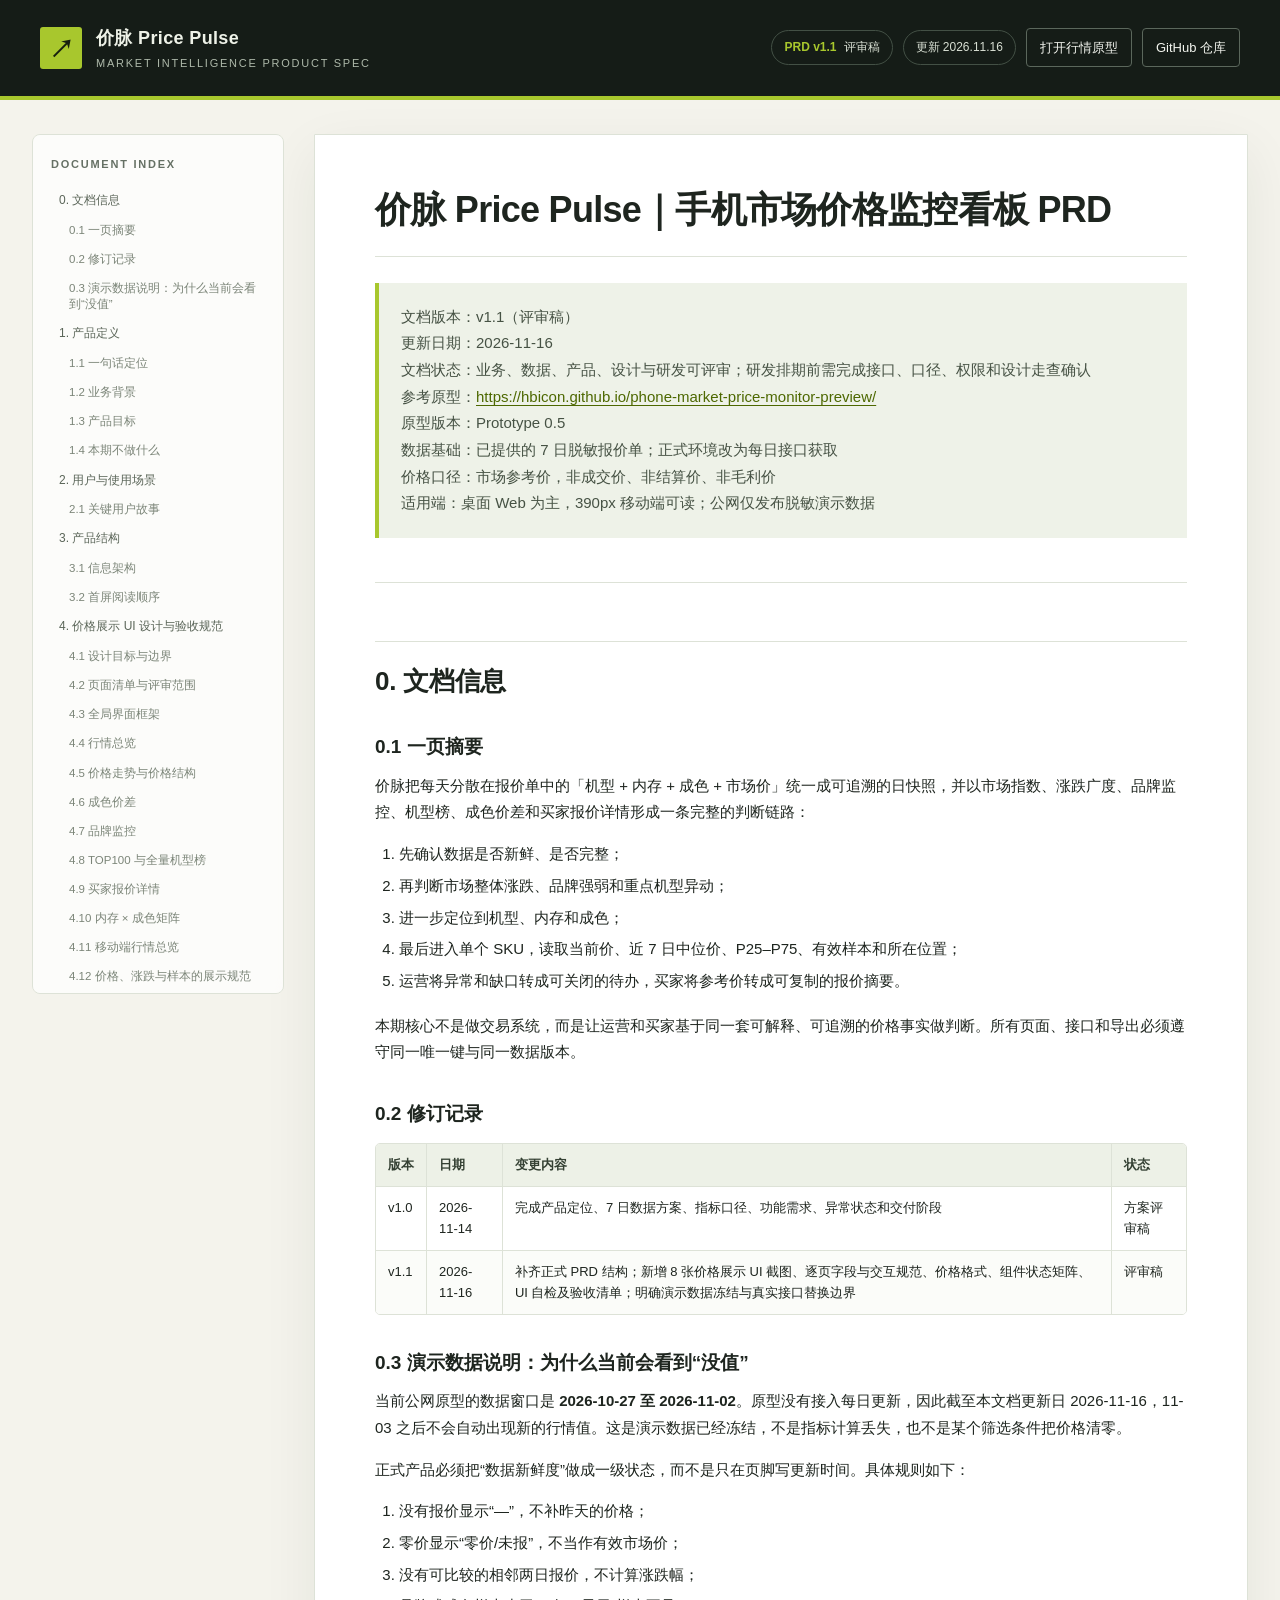
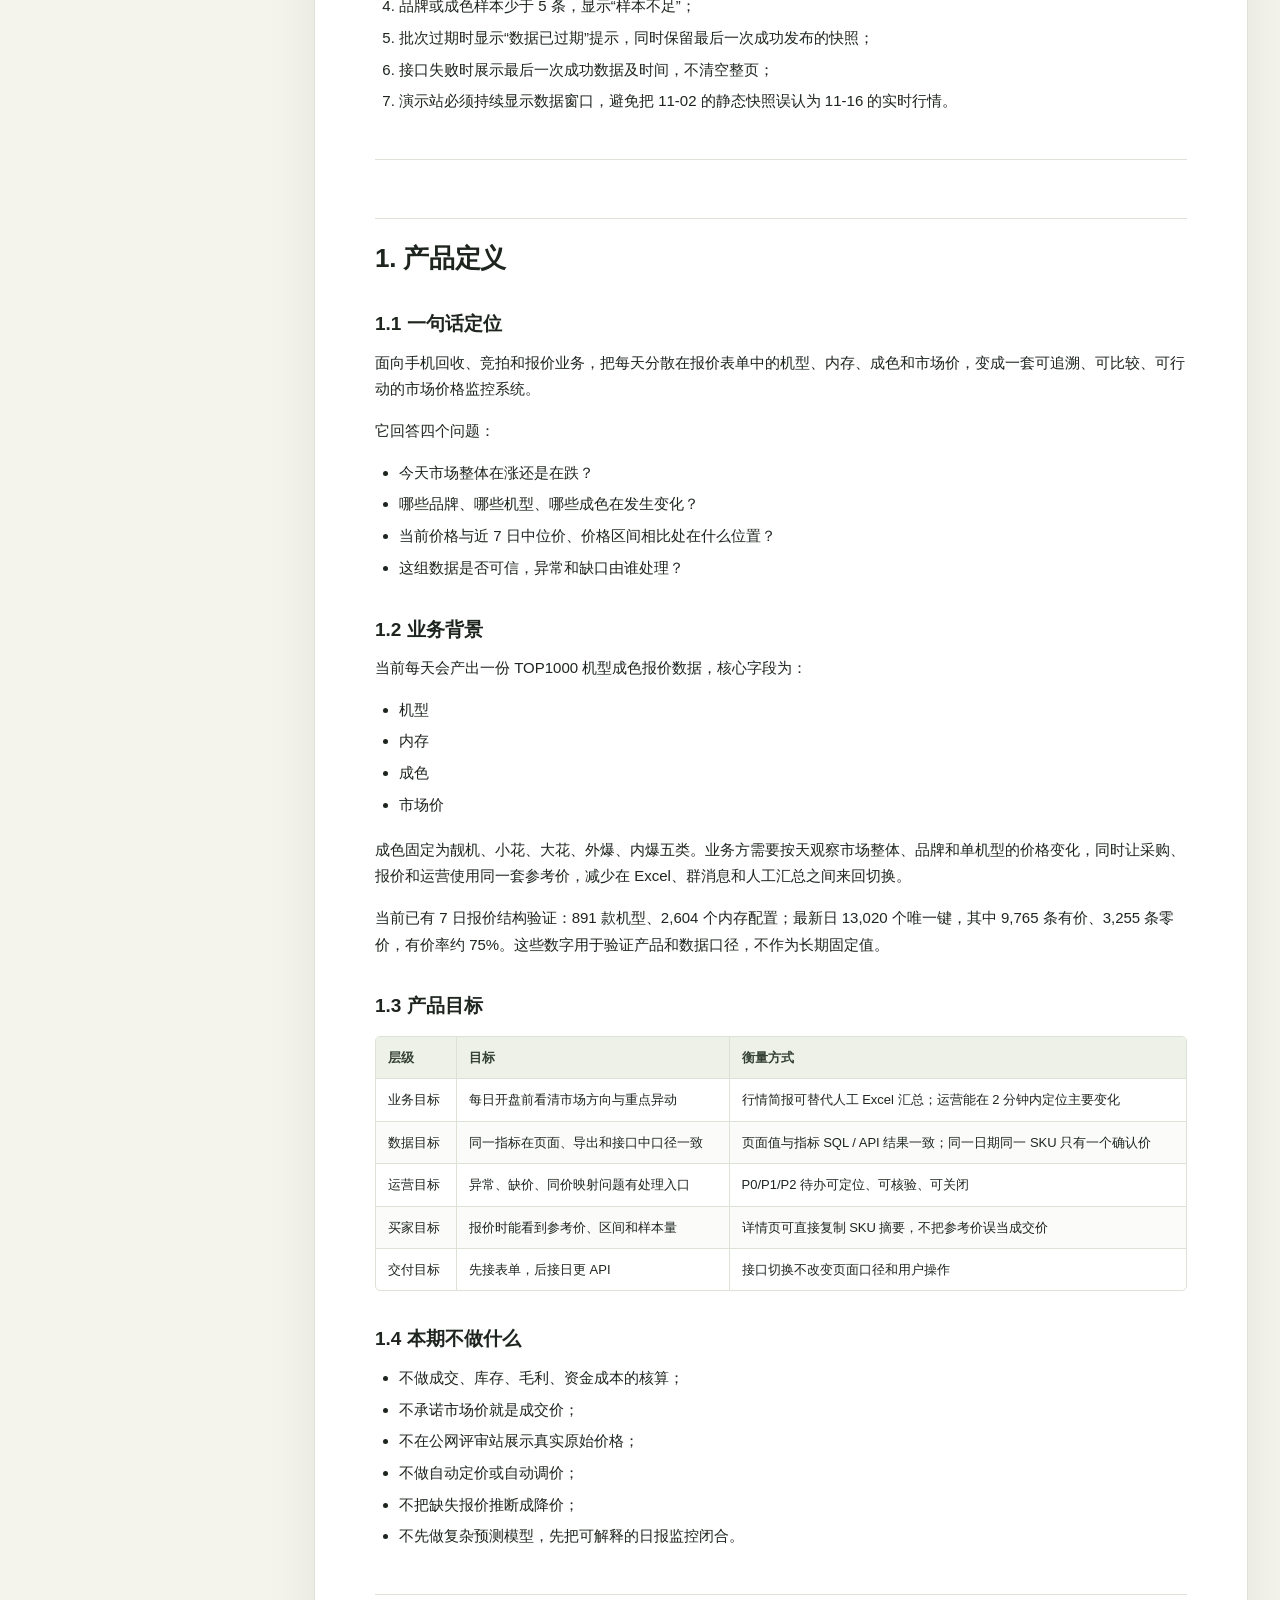
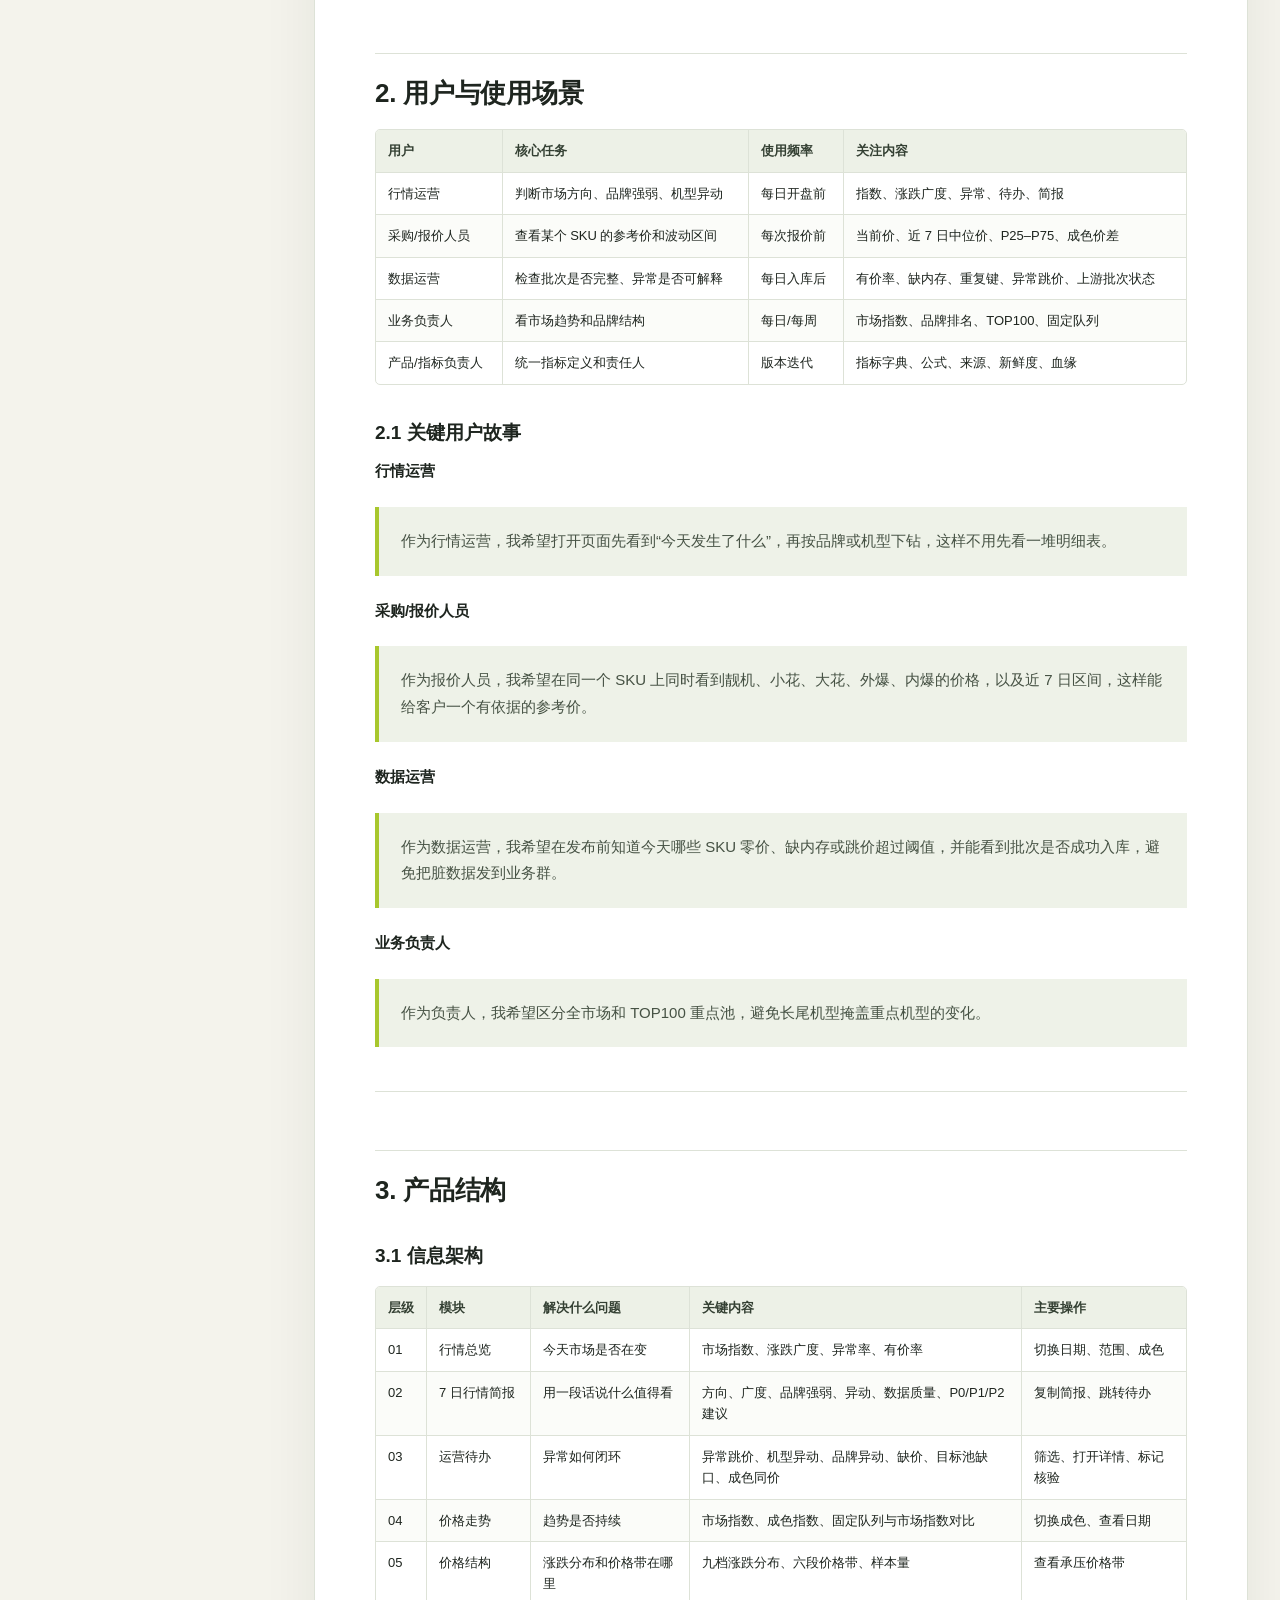
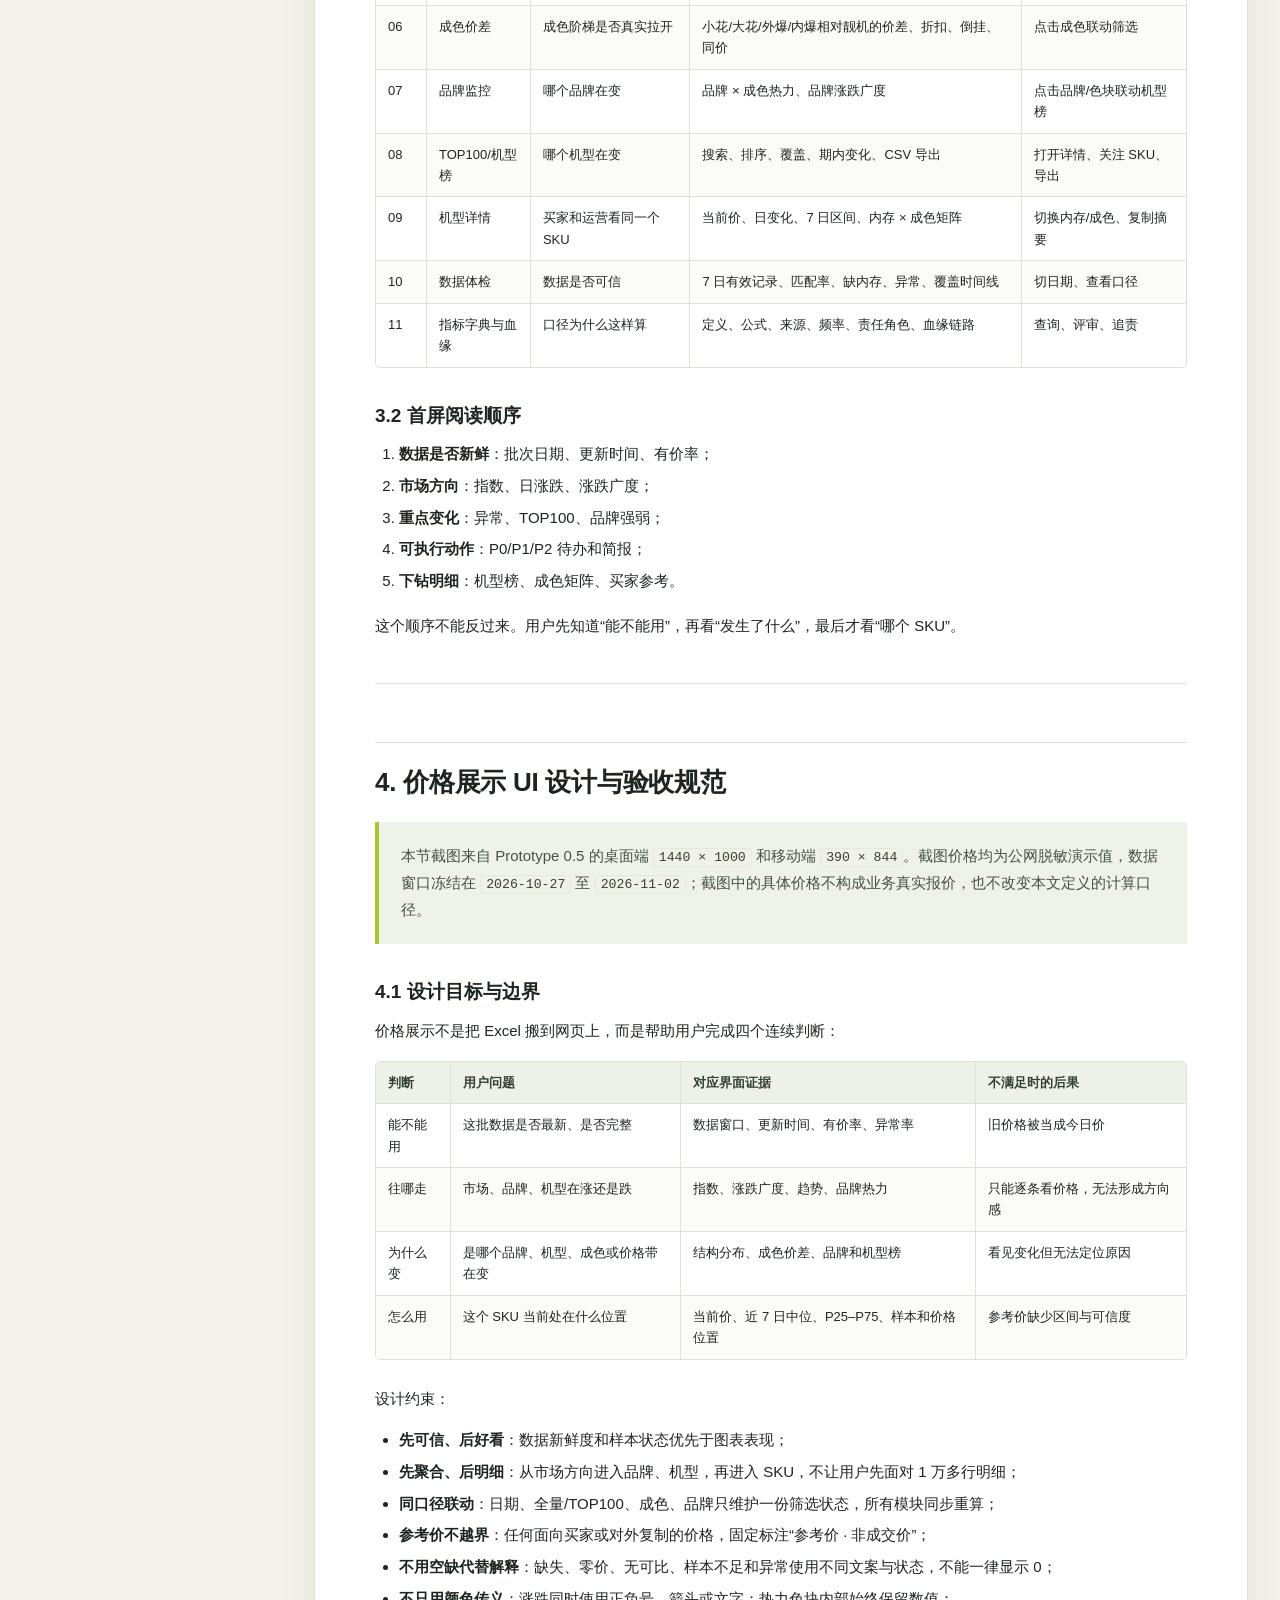
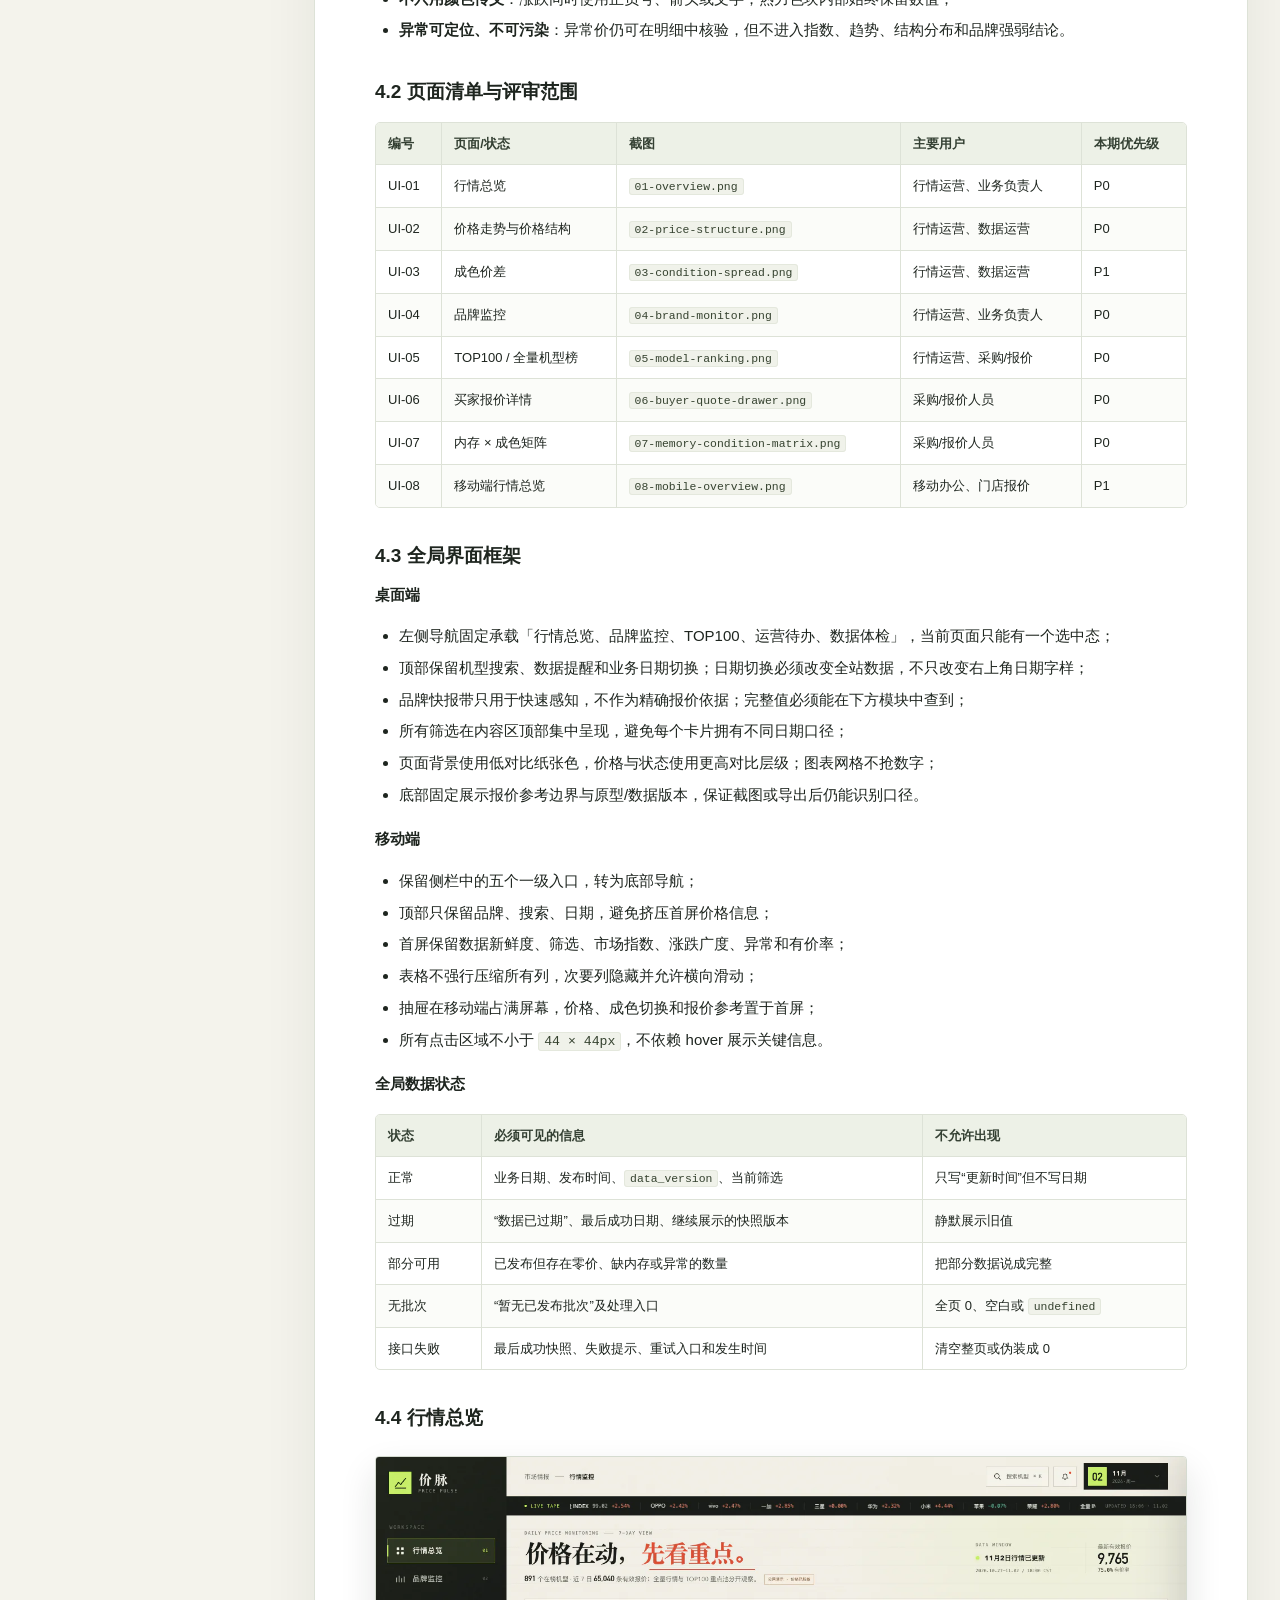
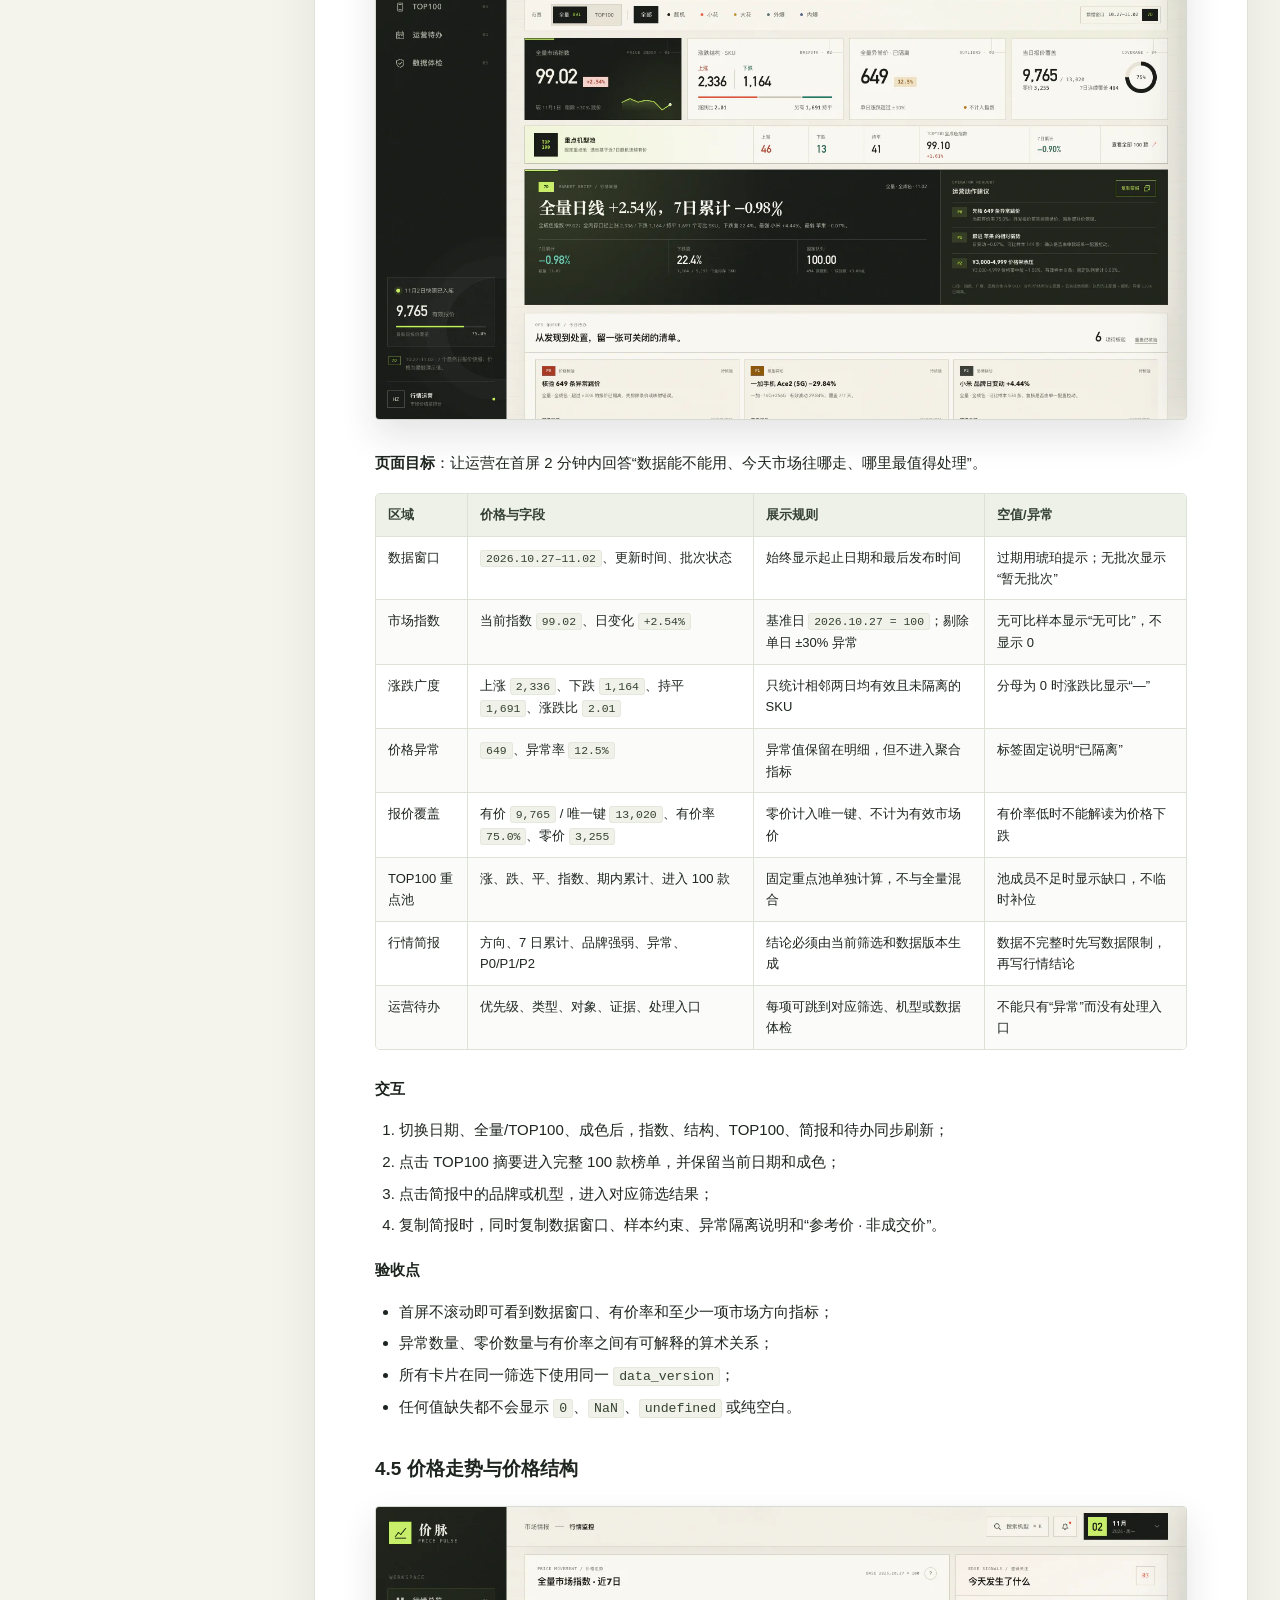
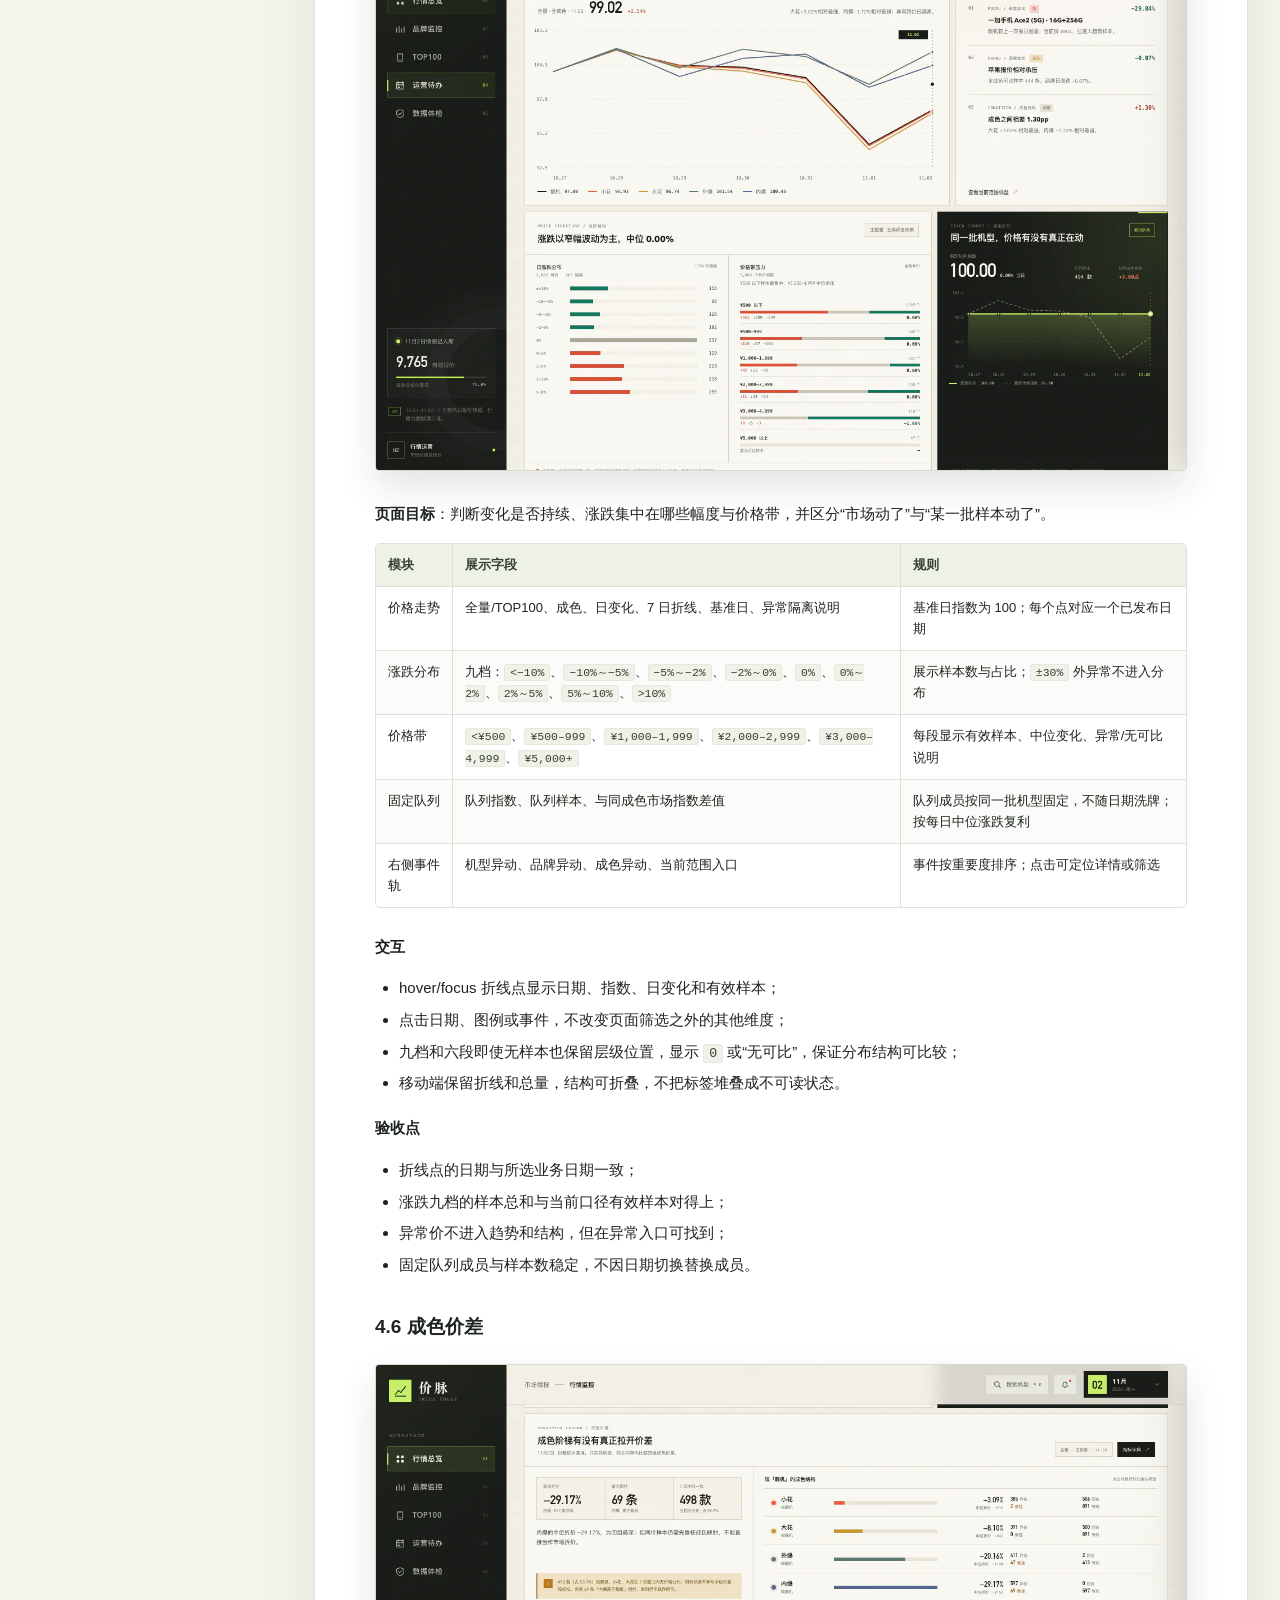
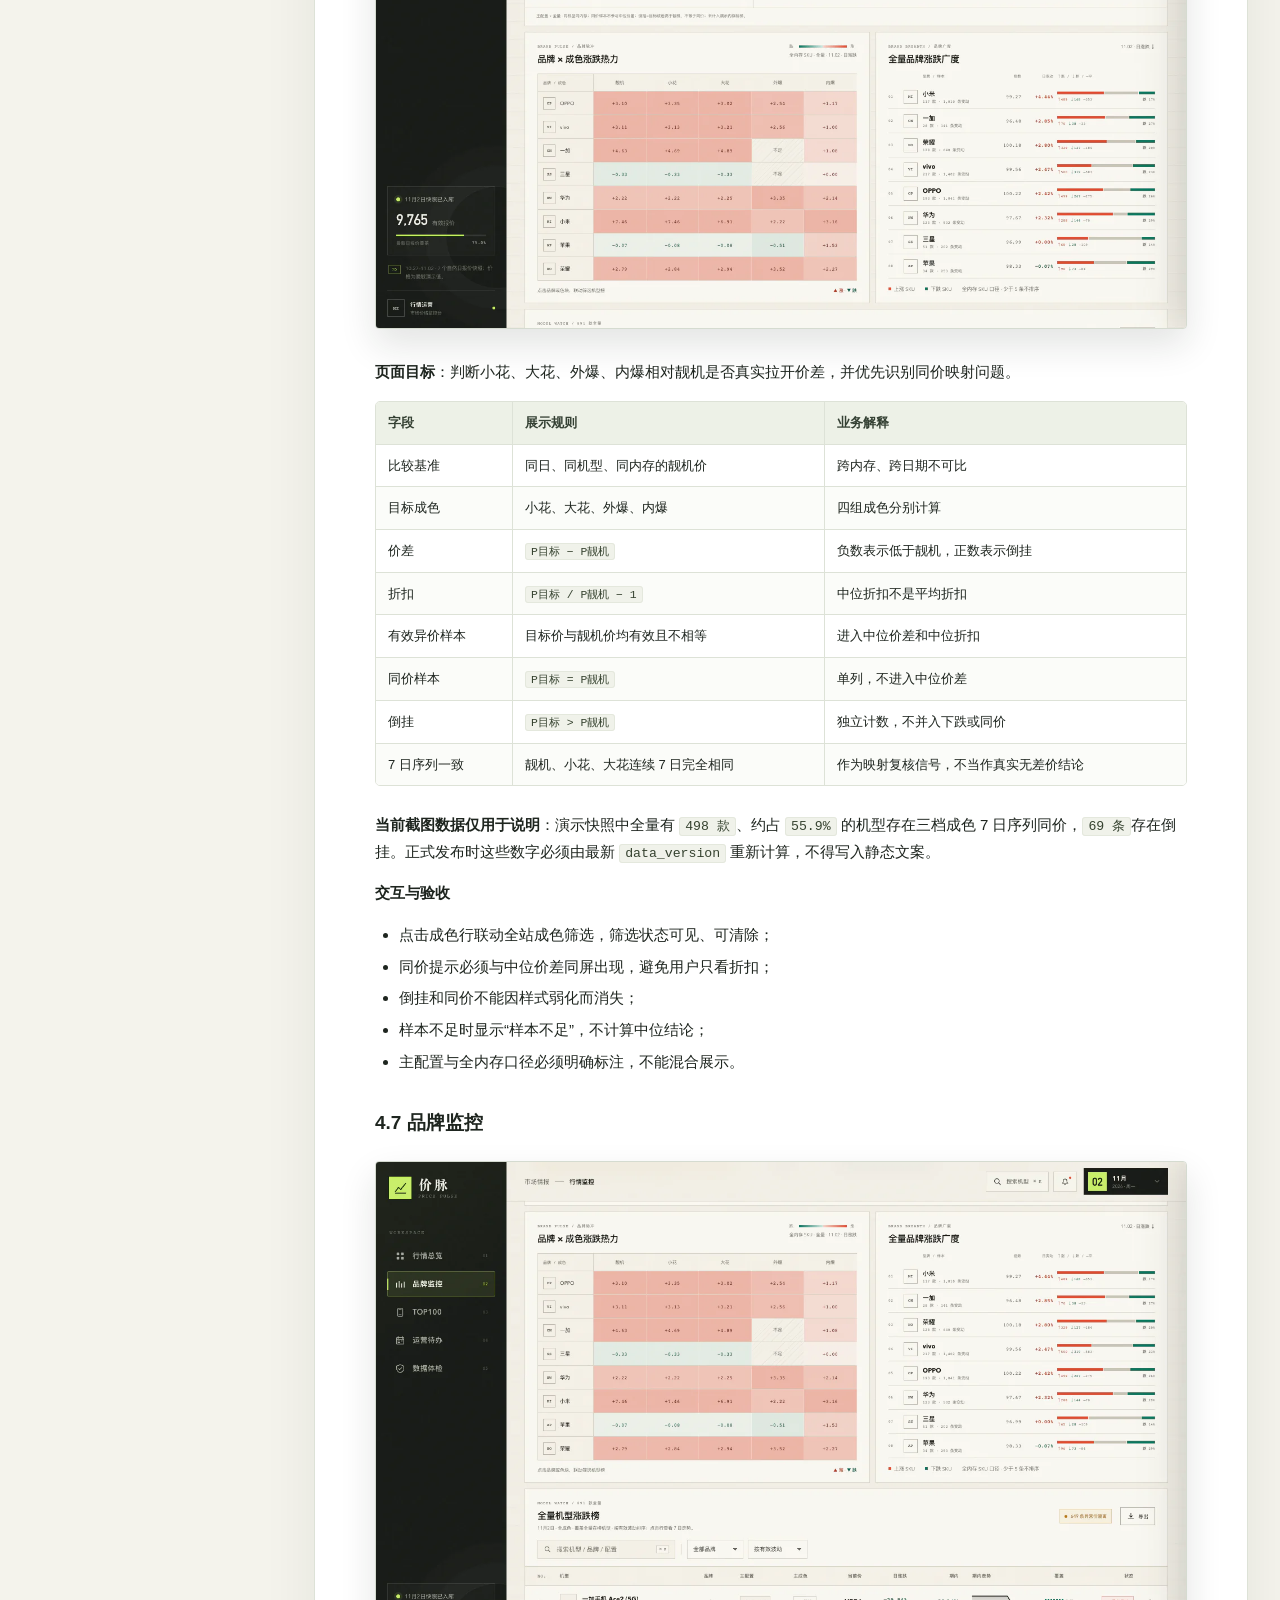
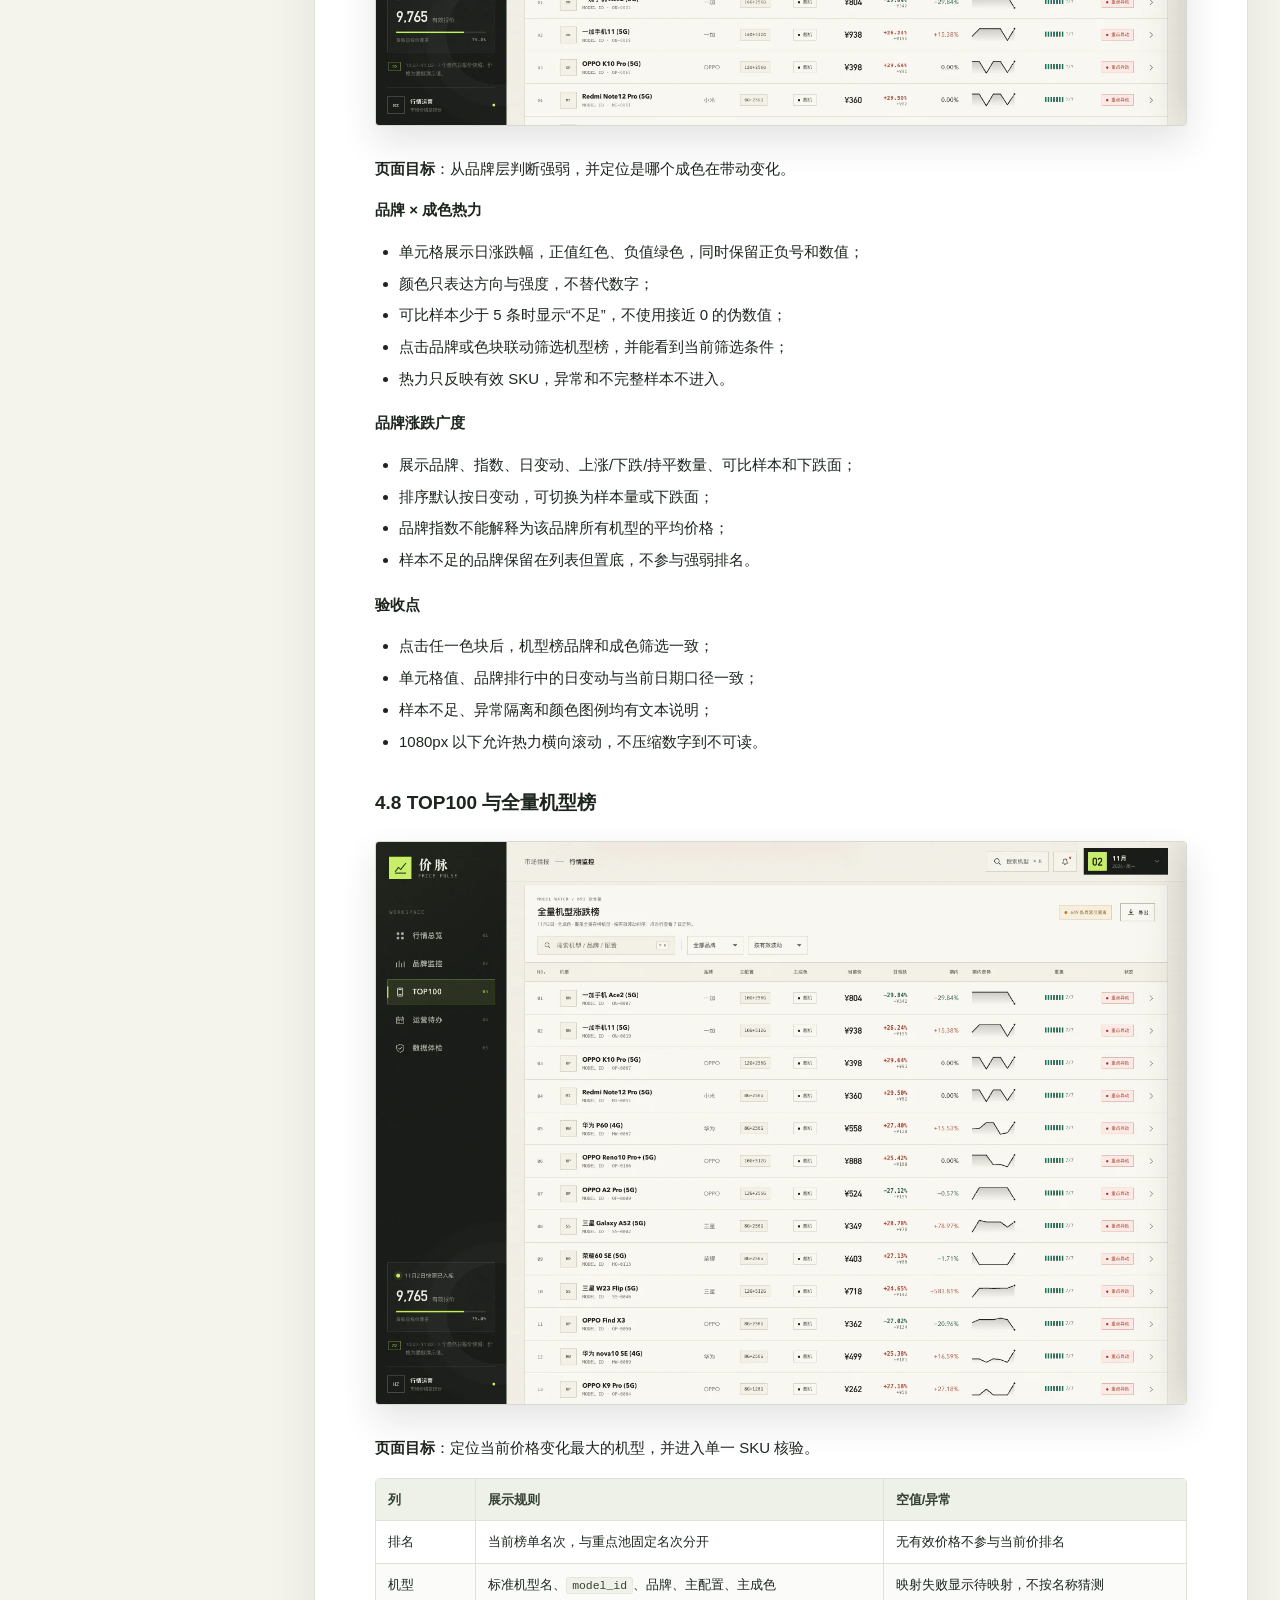
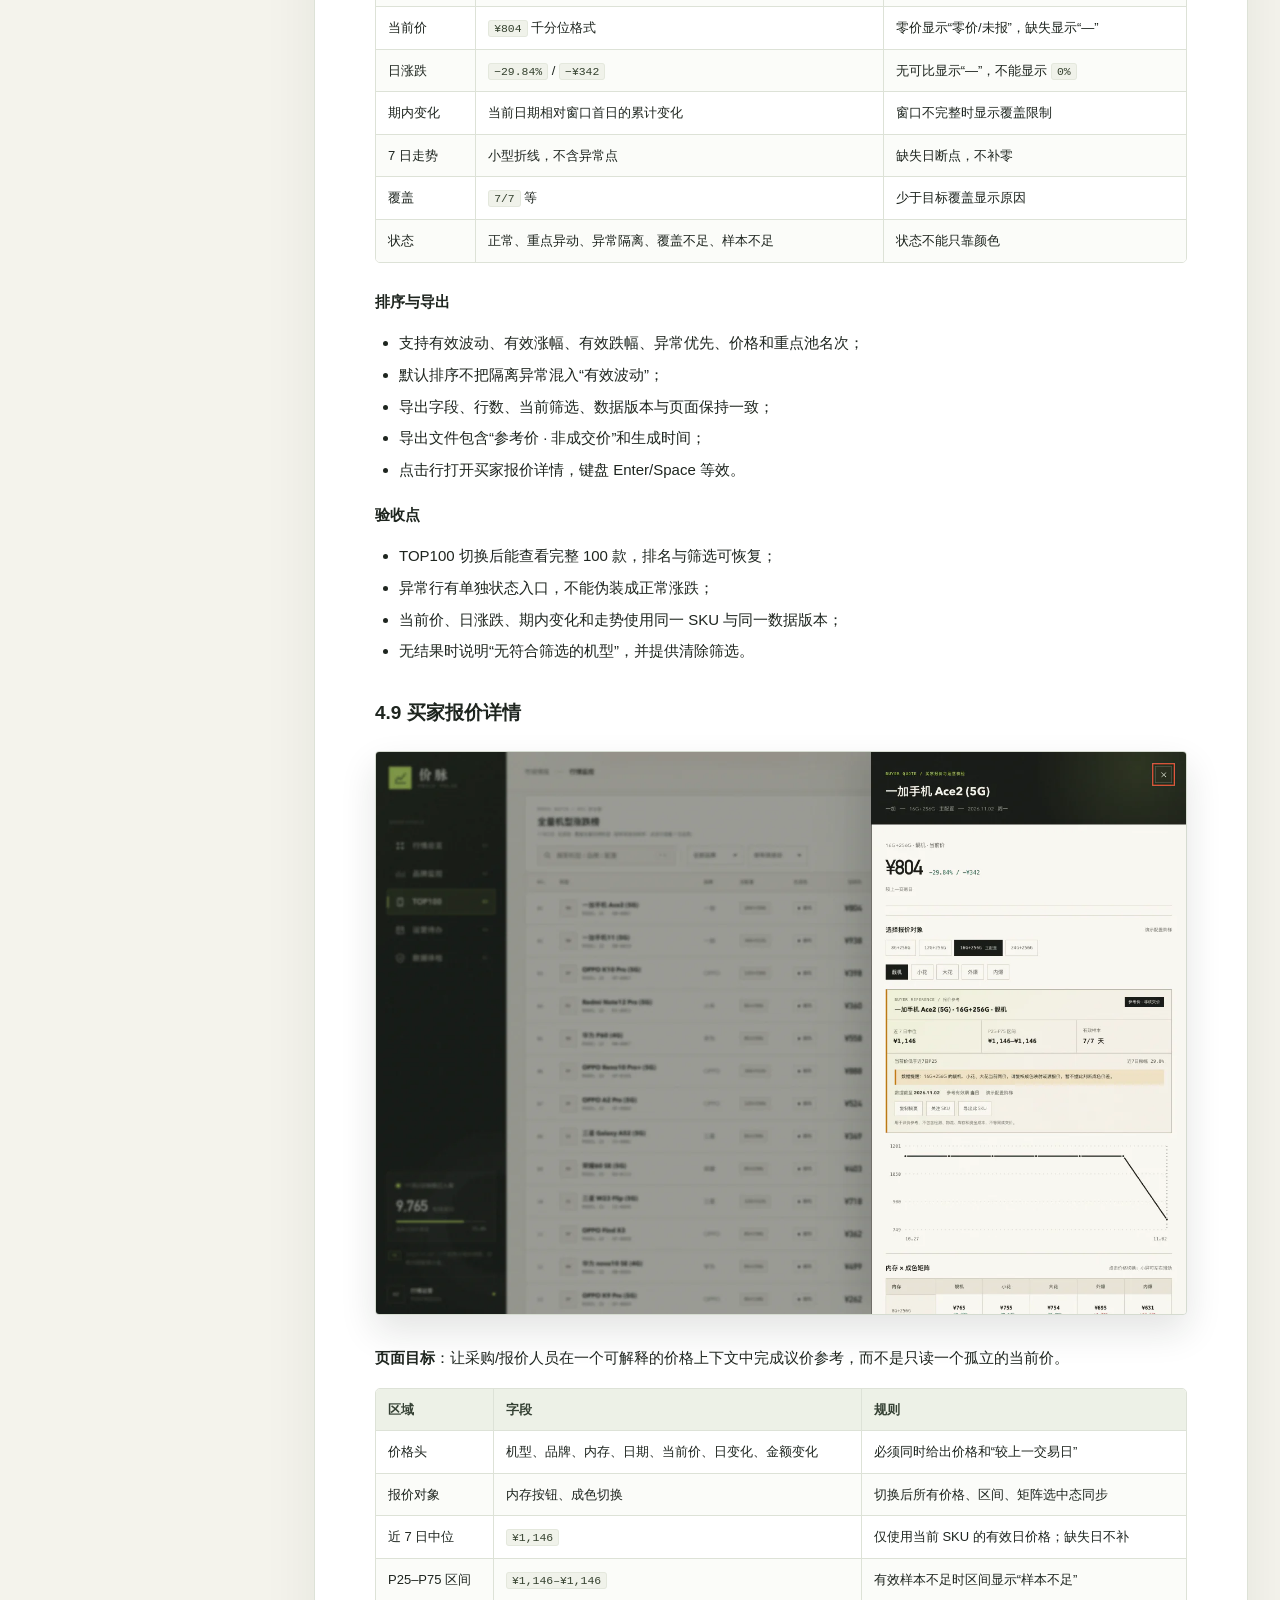
==== commit c042ee7e: "perf: compress PRD UI screenshots for faster review" ====
--- a/docs/prd.html
+++ b/docs/prd.html
@@ -680,7 +680,7 @@
 </tr>
 </tbody></table></div>
 <h3 id="4.4-行情总览">4.4 行情总览<a class="anchor" href="#4.4-行情总览" aria-label="链接到本节">#</a></h3>
-<figure><img src="./assets/ui/01-overview.png" alt="图 1 行情总览：数据新鲜度、市场方向、重点池、简报与运营待办"></figure>
+<figure><img src="./assets/ui/01-overview.webp" alt="图 1 行情总览：数据新鲜度、市场方向、重点池、简报与运营待办" loading="lazy" decoding="async"></figure>
 <p><strong>页面目标</strong>：让运营在首屏 2 分钟内回答“数据能不能用、今天市场往哪走、哪里最值得处理”。</p>
 <div class="table-wrap"><table>
 <thead>
@@ -755,7 +755,7 @@
 <li>任何值缺失都不会显示 <code>0</code>、<code>NaN</code>、<code>undefined</code> 或纯空白。</li>
 </ul>
 <h3 id="4.5-价格走势与价格结构">4.5 价格走势与价格结构<a class="anchor" href="#4.5-价格走势与价格结构" aria-label="链接到本节">#</a></h3>
-<figure><img src="./assets/ui/02-price-structure.png" alt="图 2 价格走势、涨跌结构、价格带与固定队列"></figure>
+<figure><img src="./assets/ui/02-price-structure.webp" alt="图 2 价格走势、涨跌结构、价格带与固定队列" loading="lazy" decoding="async"></figure>
 <p><strong>页面目标</strong>：判断变化是否持续、涨跌集中在哪些幅度与价格带，并区分“市场动了”与“某一批样本动了”。</p>
 <div class="table-wrap"><table>
 <thead>
@@ -806,7 +806,7 @@
 <li>固定队列成员与样本数稳定，不因日期切换替换成员。</li>
 </ul>
 <h3 id="4.6-成色价差">4.6 成色价差<a class="anchor" href="#4.6-成色价差" aria-label="链接到本节">#</a></h3>
-<figure><img src="./assets/ui/03-condition-spread.png" alt="图 3 成色价差：同价、倒挂、有效样本与折扣结构"></figure>
+<figure><img src="./assets/ui/03-condition-spread.webp" alt="图 3 成色价差：同价、倒挂、有效样本与折扣结构" loading="lazy" decoding="async"></figure>
 <p><strong>页面目标</strong>：判断小花、大花、外爆、内爆相对靓机是否真实拉开价差，并优先识别同价映射问题。</p>
 <div class="table-wrap"><table>
 <thead>
@@ -867,7 +867,7 @@
 <li>主配置与全内存口径必须明确标注，不能混合展示。</li>
 </ul>
 <h3 id="4.7-品牌监控">4.7 品牌监控<a class="anchor" href="#4.7-品牌监控" aria-label="链接到本节">#</a></h3>
-<figure><img src="./assets/ui/04-brand-monitor.png" alt="图 4 品牌 × 成色涨跌热力与品牌涨跌广度"></figure>
+<figure><img src="./assets/ui/04-brand-monitor.webp" alt="图 4 品牌 × 成色涨跌热力与品牌涨跌广度" loading="lazy" decoding="async"></figure>
 <p><strong>页面目标</strong>：从品牌层判断强弱，并定位是哪个成色在带动变化。</p>
 <p><strong>品牌 × 成色热力</strong></p>
 <ul>
@@ -892,7 +892,7 @@
 <li>1080px 以下允许热力横向滚动，不压缩数字到不可读。</li>
 </ul>
 <h3 id="4.8-top100-与全量机型榜">4.8 TOP100 与全量机型榜<a class="anchor" href="#4.8-top100-与全量机型榜" aria-label="链接到本节">#</a></h3>
-<figure><img src="./assets/ui/05-model-ranking.png" alt="图 5 TOP100/全量机型榜：当前价、日涨跌、期内变化、覆盖与状态"></figure>
+<figure><img src="./assets/ui/05-model-ranking.webp" alt="图 5 TOP100/全量机型榜：当前价、日涨跌、期内变化、覆盖与状态" loading="lazy" decoding="async"></figure>
 <p><strong>页面目标</strong>：定位当前价格变化最大的机型，并进入单一 SKU 核验。</p>
 <div class="table-wrap"><table>
 <thead>
@@ -959,7 +959,7 @@
 <li>无结果时说明“无符合筛选的机型”，并提供清除筛选。</li>
 </ul>
 <h3 id="4.9-买家报价详情">4.9 买家报价详情<a class="anchor" href="#4.9-买家报价详情" aria-label="链接到本节">#</a></h3>
-<figure><img src="./assets/ui/06-buyer-quote-drawer.png" alt="图 6 买家报价详情：当前价、近 7 日中位、区间、样本与操作"></figure>
+<figure><img src="./assets/ui/06-buyer-quote-drawer.webp" alt="图 6 买家报价详情：当前价、近 7 日中位、区间、样本与操作" loading="lazy" decoding="async"></figure>
 <p><strong>页面目标</strong>：让采购/报价人员在一个可解释的价格上下文中完成议价参考，而不是只读一个孤立的当前价。</p>
 <div class="table-wrap"><table>
 <thead>
@@ -1031,7 +1031,7 @@
 <li>“参考价 · 非成交价”在首屏可见，复制和导出后仍存在。</li>
 </ul>
 <h3 id="4.10-内存-×-成色矩阵">4.10 内存 × 成色矩阵<a class="anchor" href="#4.10-内存-×-成色矩阵" aria-label="链接到本节">#</a></h3>
-<figure><img src="./assets/ui/07-memory-condition-matrix.png" alt="图 7 内存 × 成色矩阵：价格单元、选中态、日涨跌和演示配置说明"></figure>
+<figure><img src="./assets/ui/07-memory-condition-matrix.webp" alt="图 7 内存 × 成色矩阵：价格单元、选中态、日涨跌和演示配置说明" loading="lazy" decoding="async"></figure>
 <p><strong>页面目标</strong>：在一个机型内快速比较不同内存、不同成色的当前价，避免跨页面反复查询。</p>
 <div class="table-wrap"><table>
 <thead>
@@ -1073,7 +1073,7 @@
 <li>键盘用户可用 Tab 进入单元格，用 Enter/Space 选中。</li>
 </ul>
 <h3 id="4.11-移动端行情总览">4.11 移动端行情总览<a class="anchor" href="#4.11-移动端行情总览" aria-label="链接到本节">#</a></h3>
-<figure><img src="./assets/ui/08-mobile-overview.png" alt="图 8 移动端首屏：数据窗口、行情方向、筛选与重点池"></figure>
+<figure><img src="./assets/ui/08-mobile-overview.webp" alt="图 8 移动端首屏：数据窗口、行情方向、筛选与重点池" loading="lazy" decoding="async"></figure>
 <p><strong>页面目标</strong>：在手机上仍能完成“确认日期 → 看方向 → 看重点池 → 进入全量名单”的最小闭环。</p>
 <p><strong>移动端展示顺序</strong></p>
 <ol>
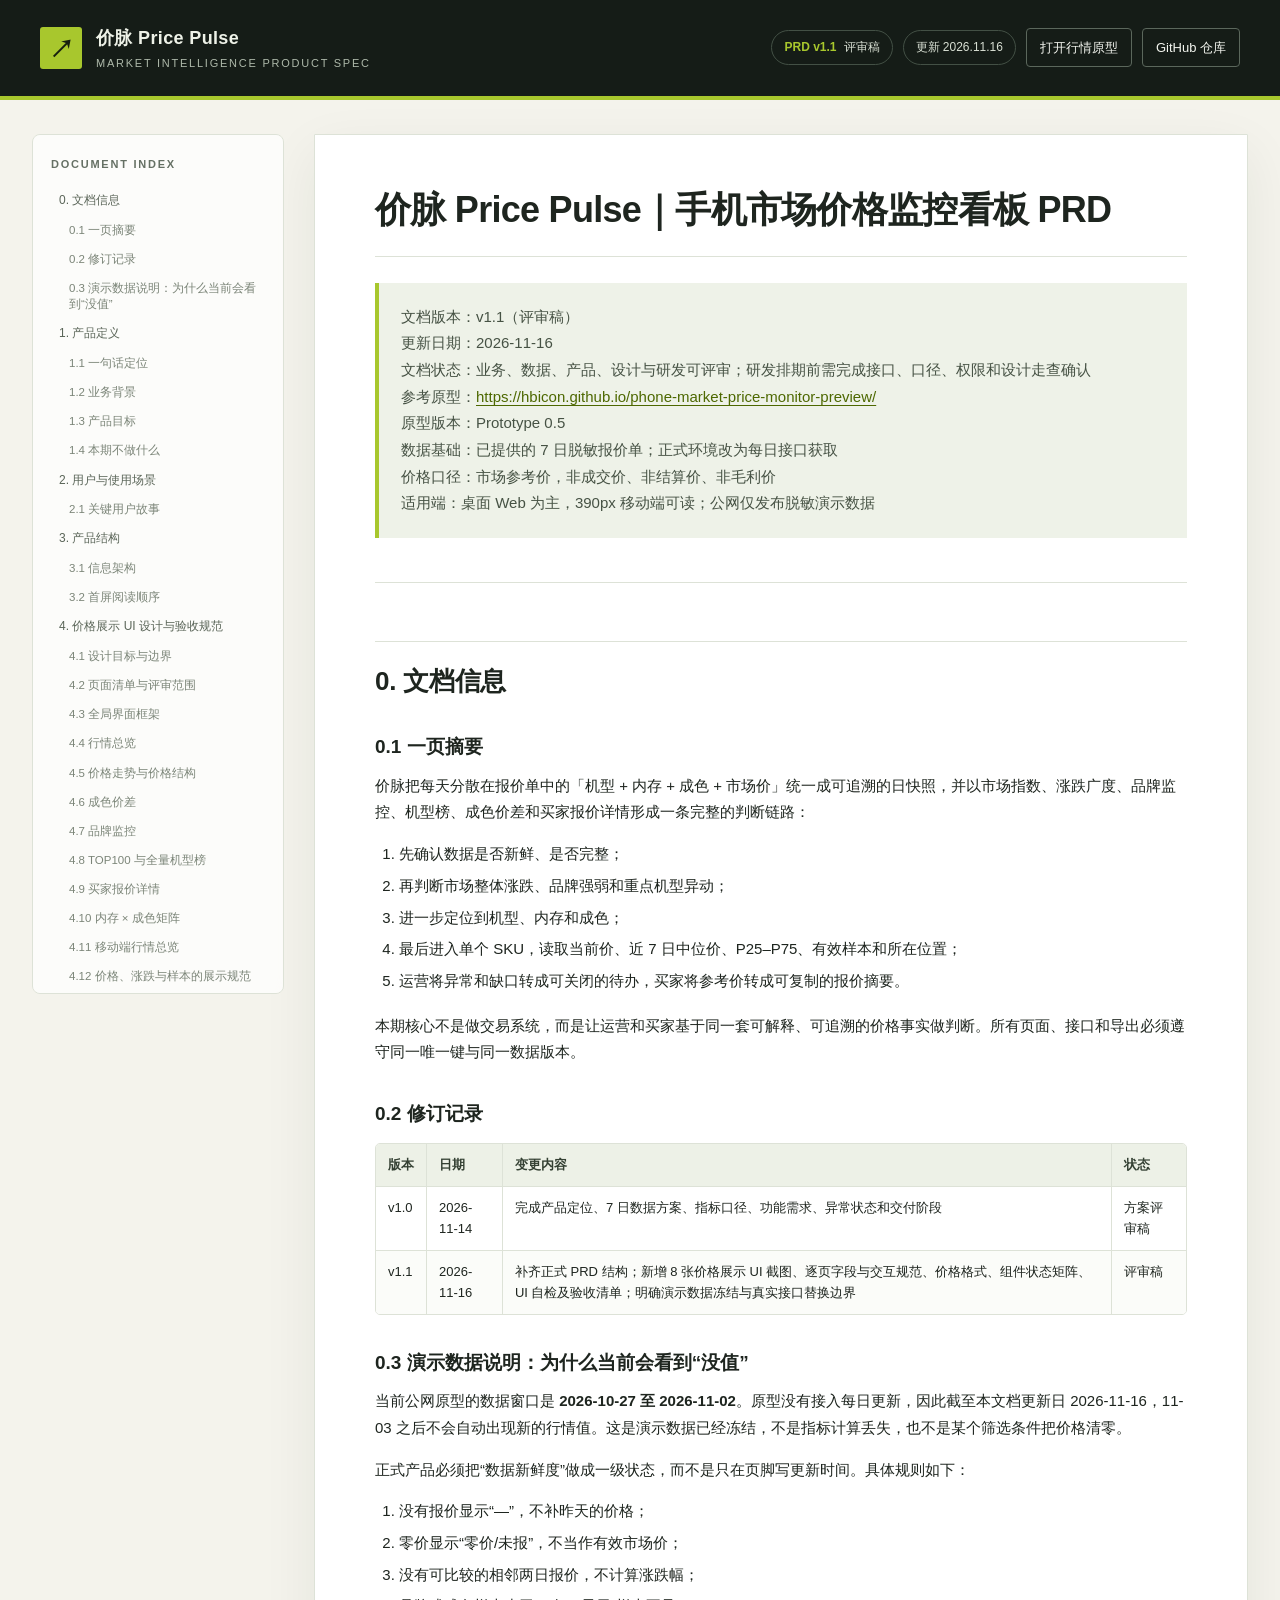
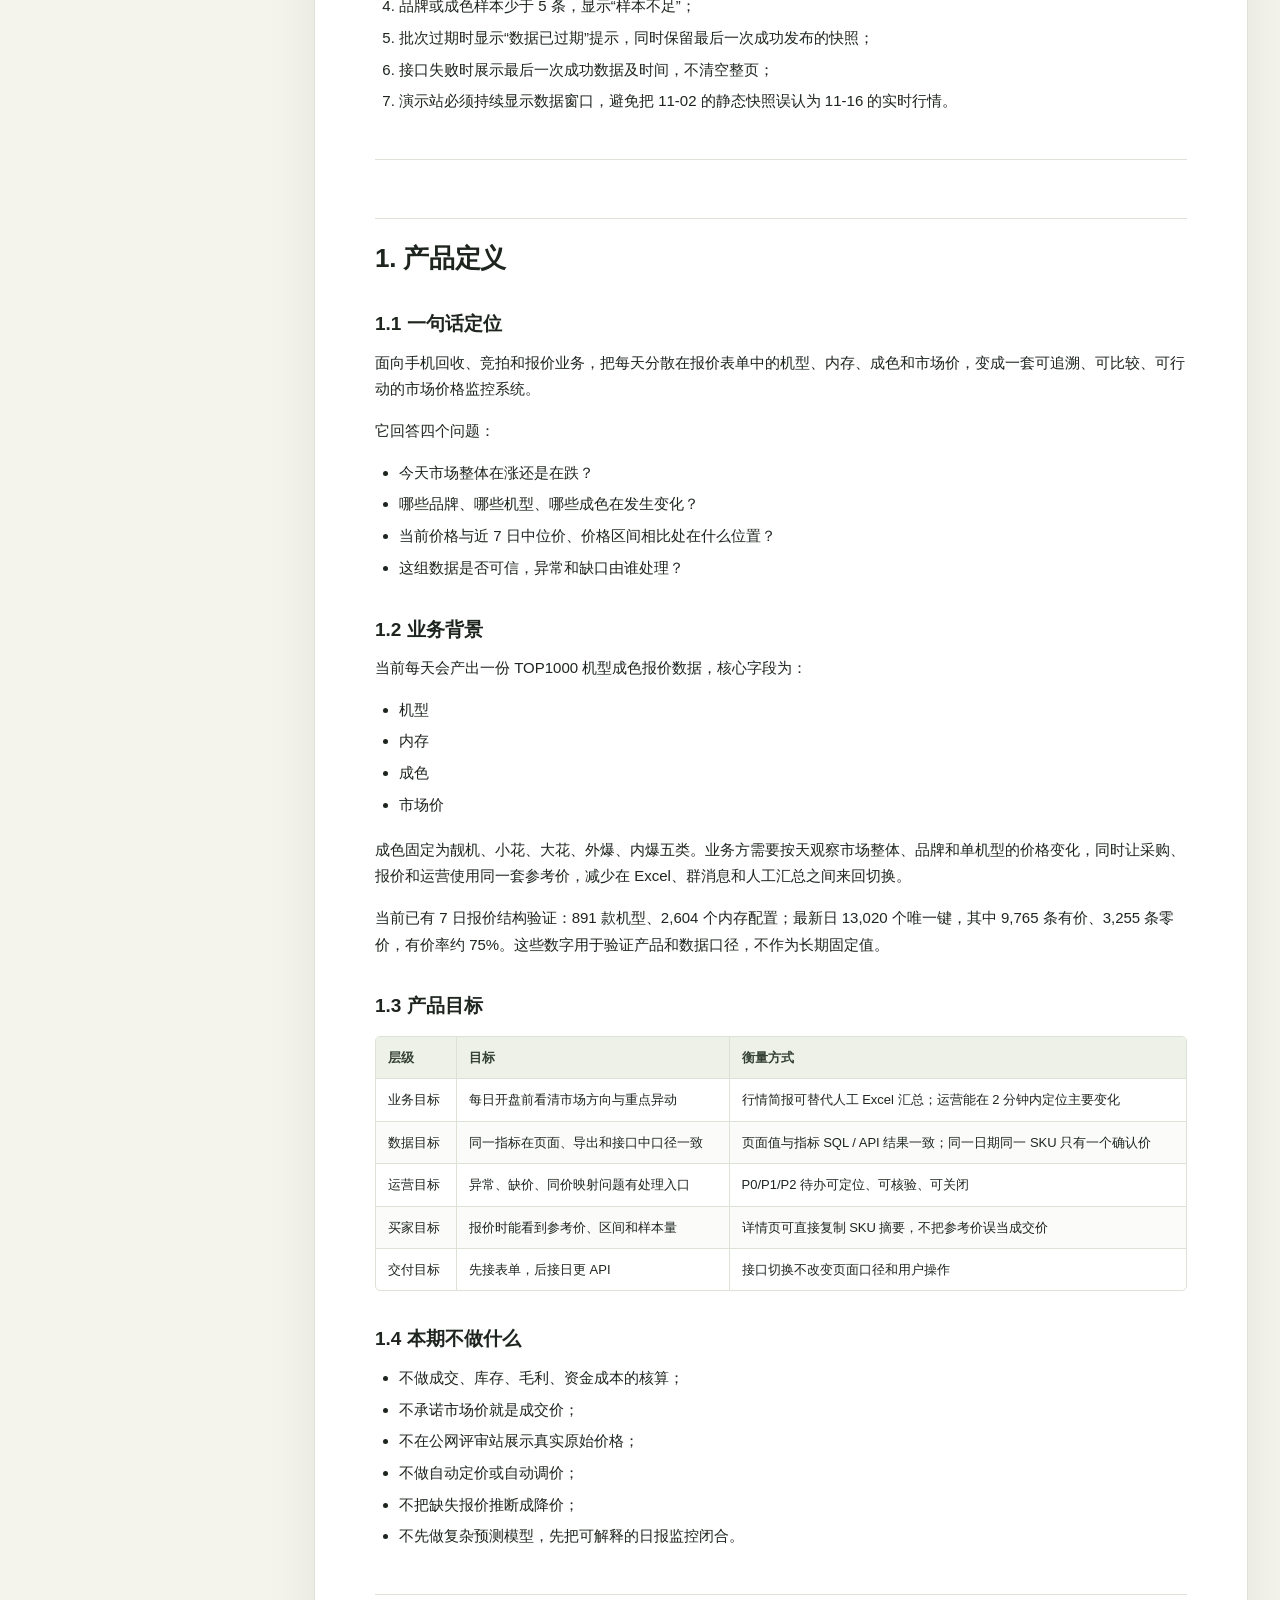
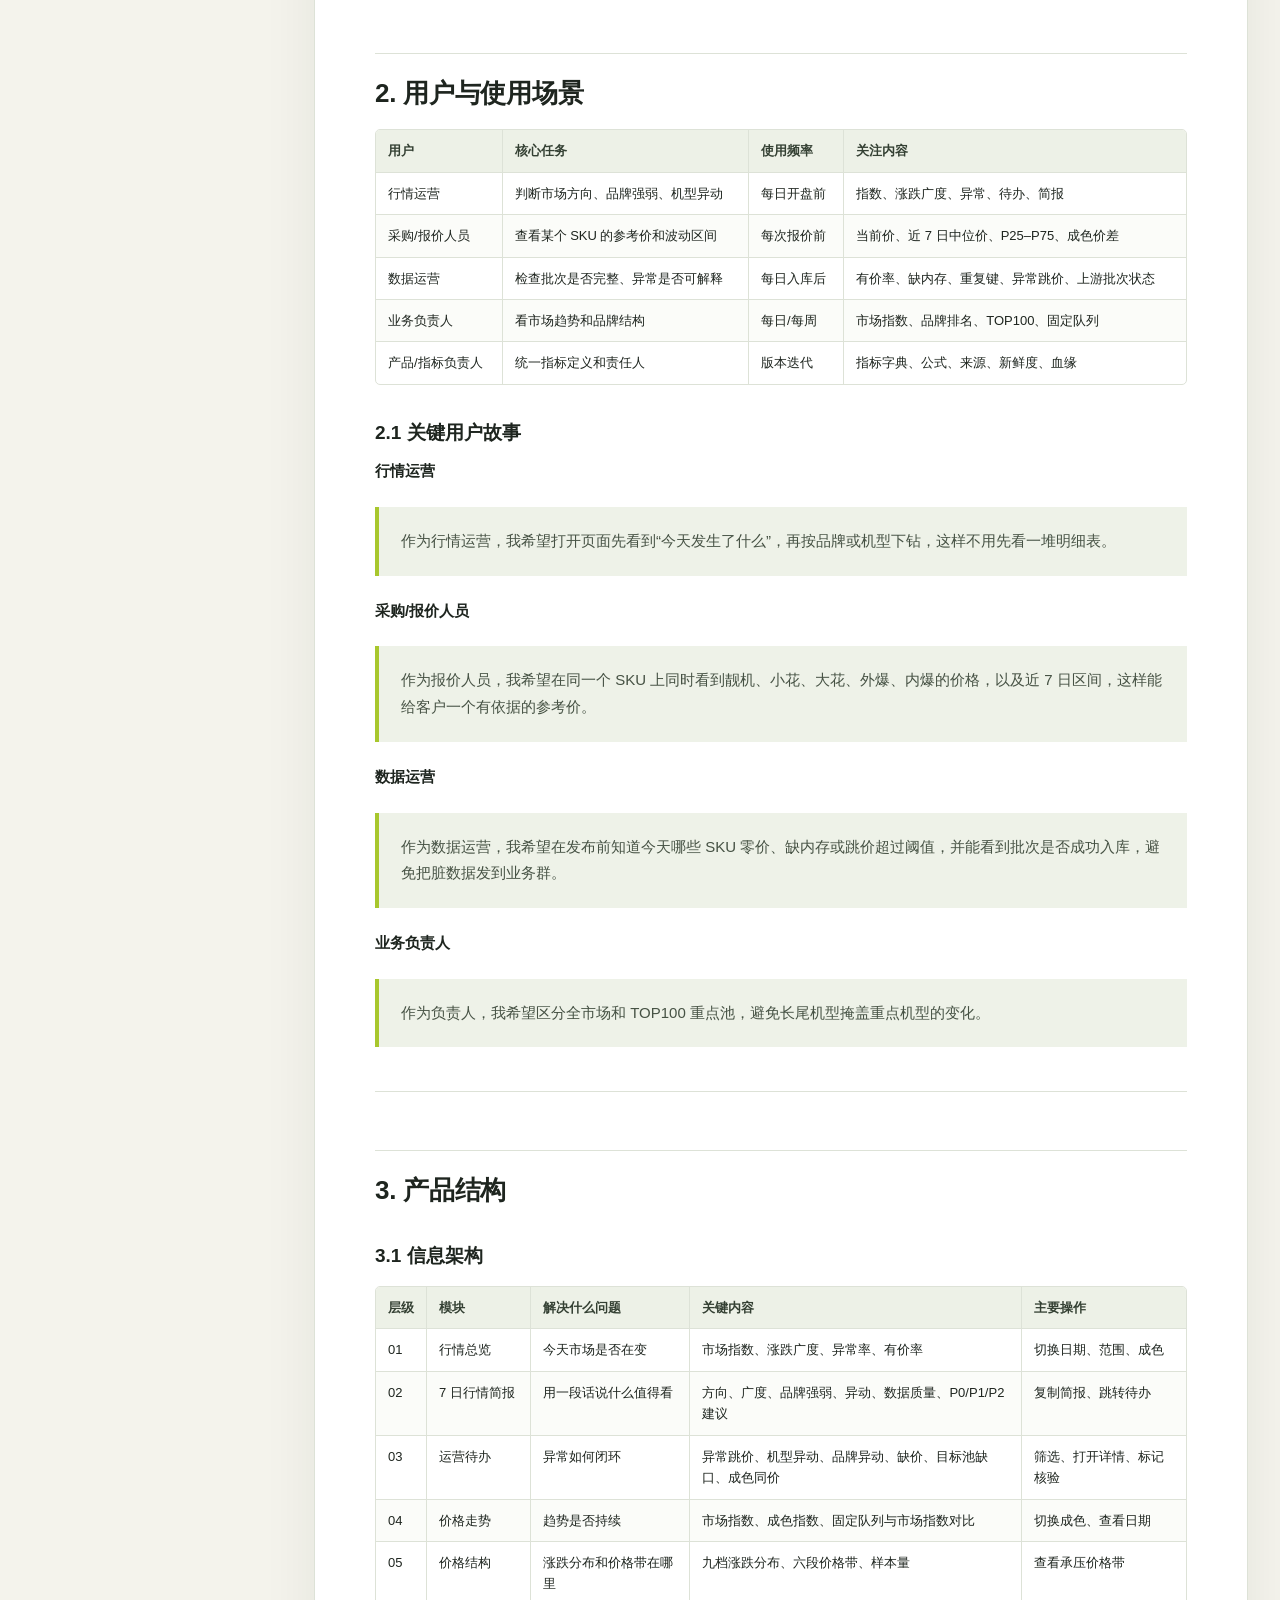
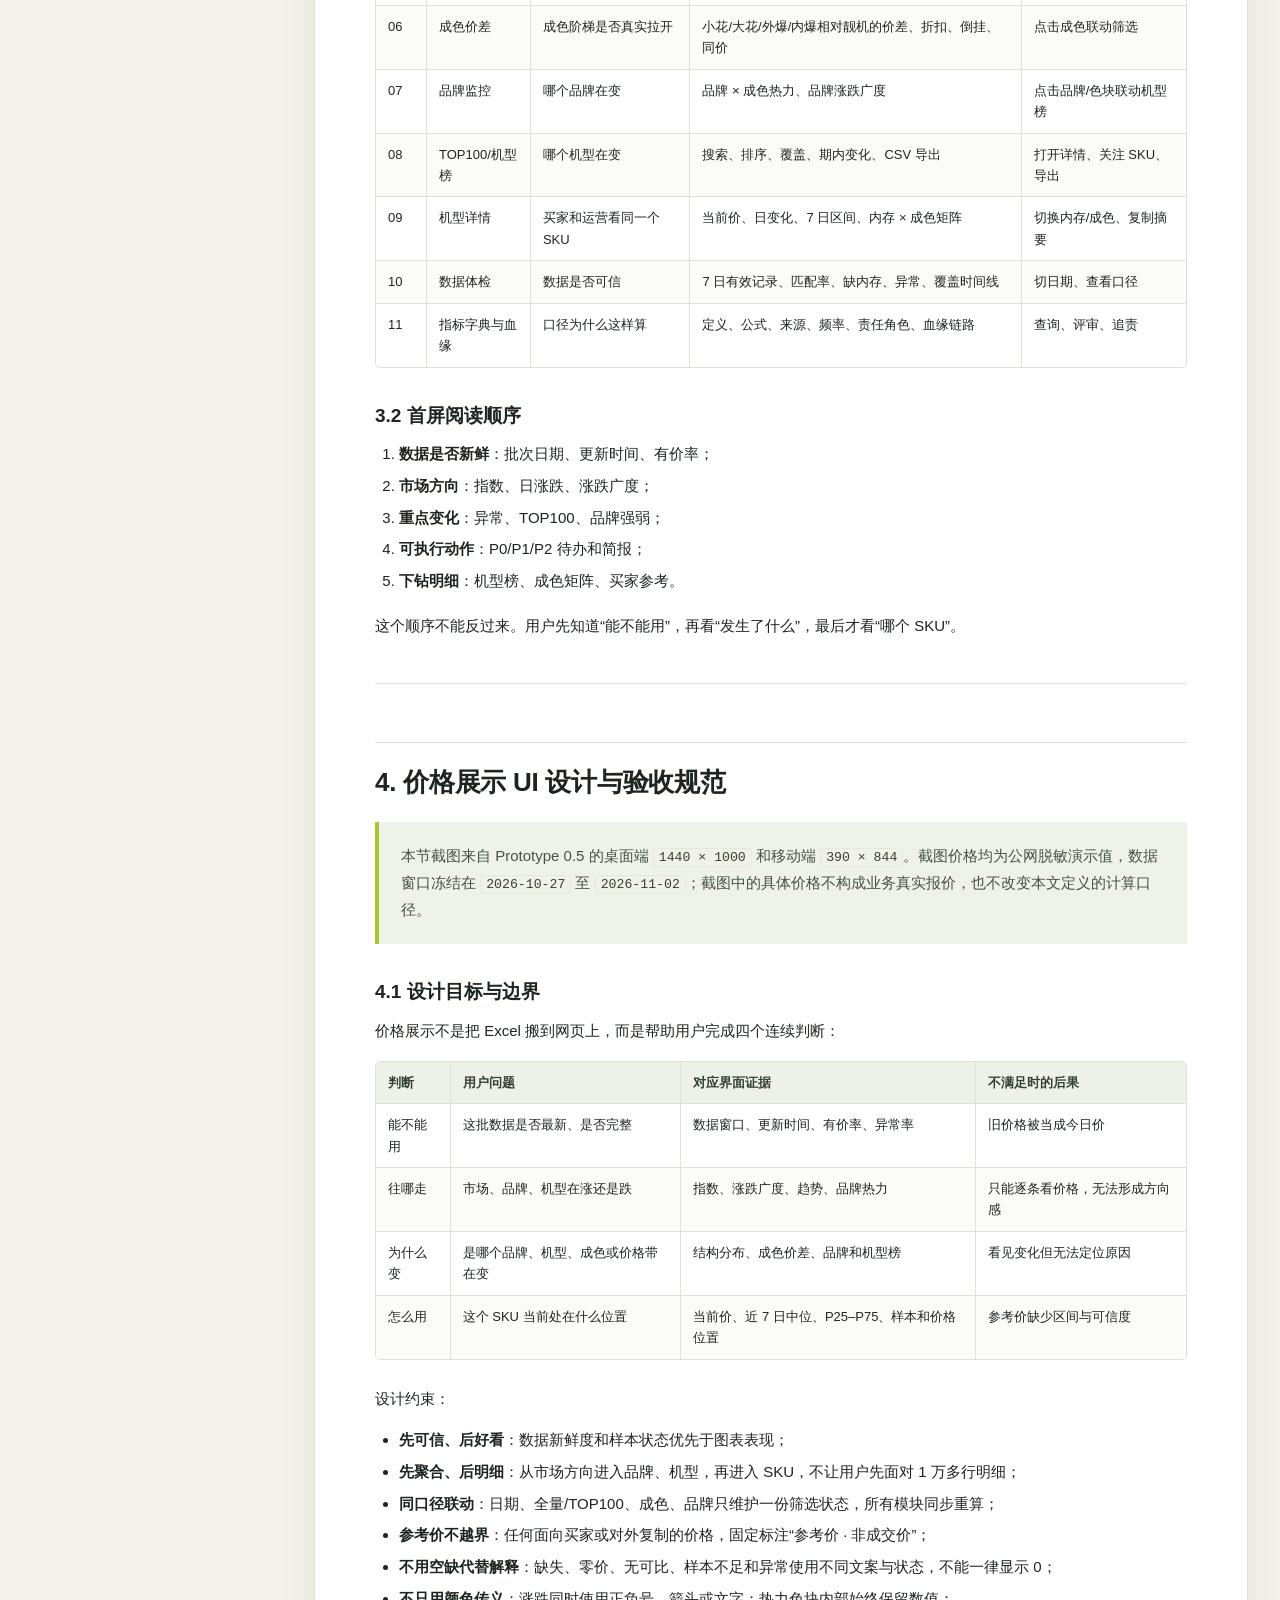
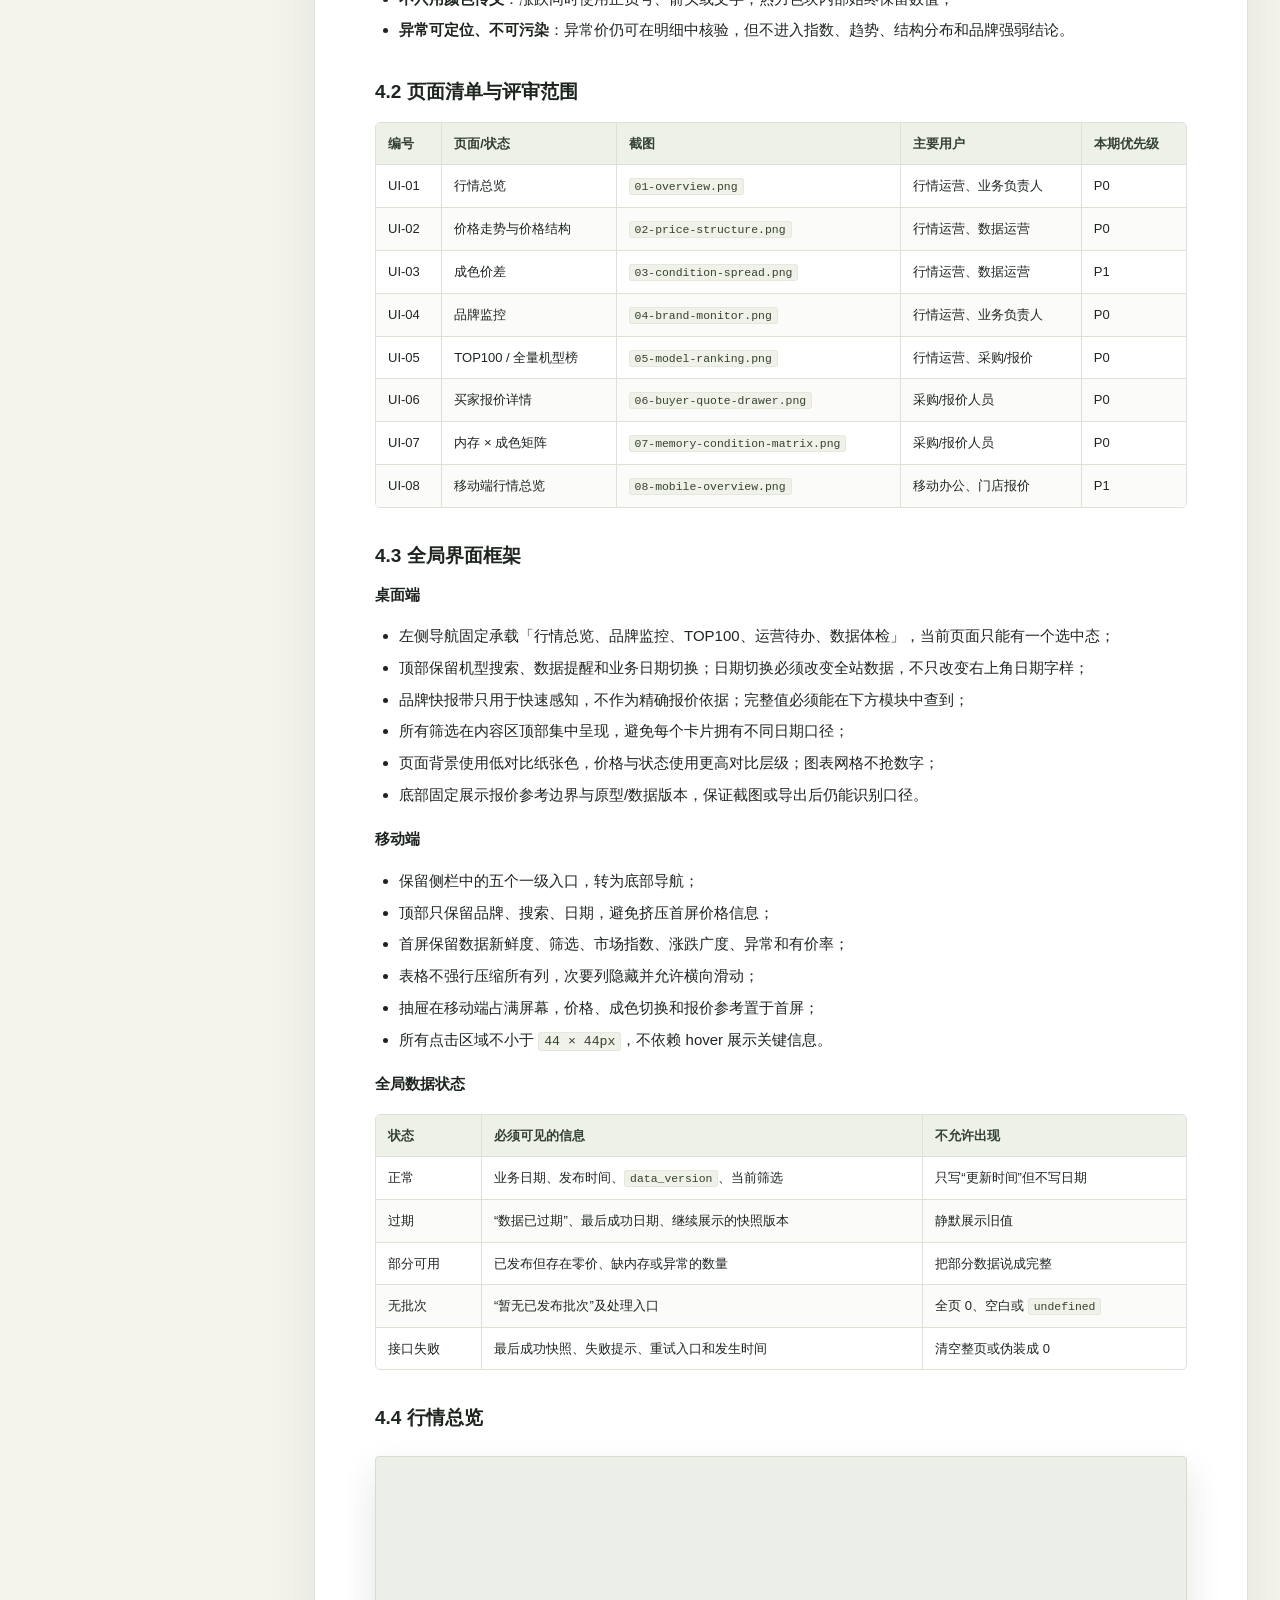
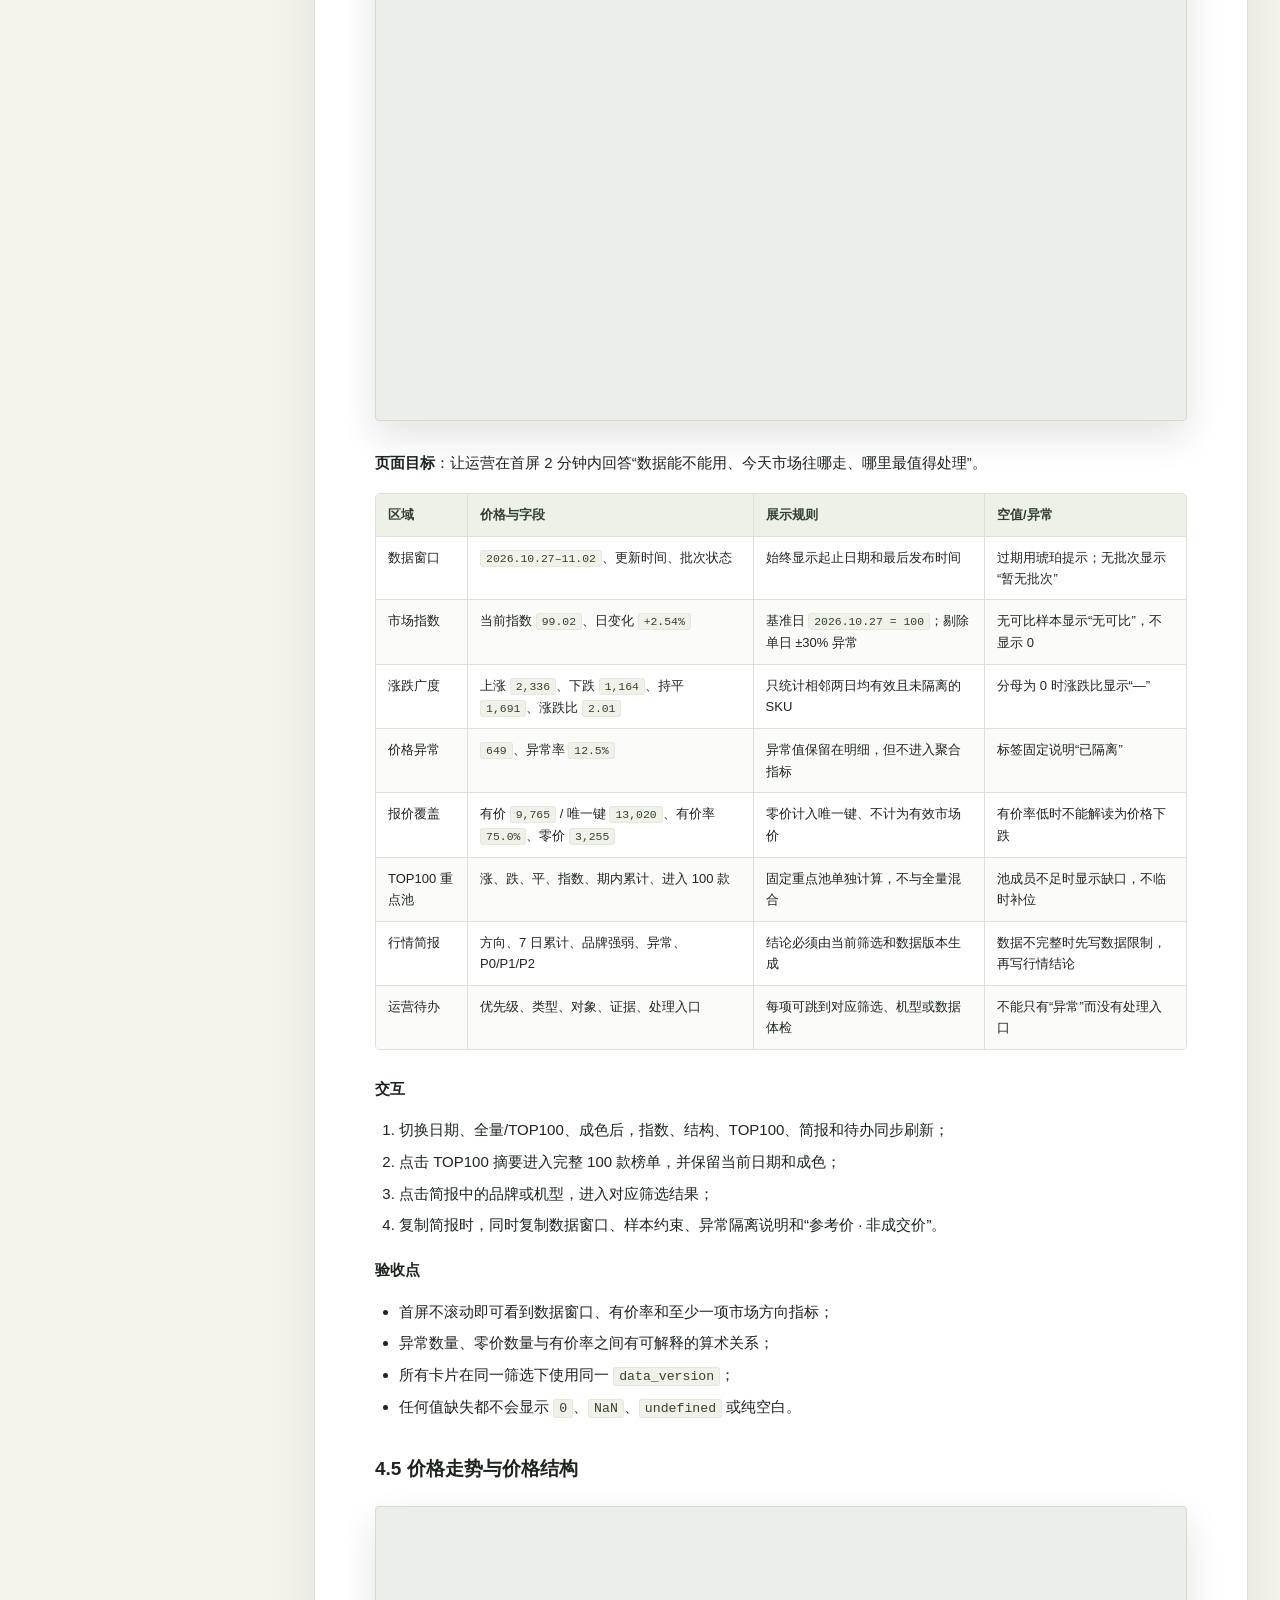
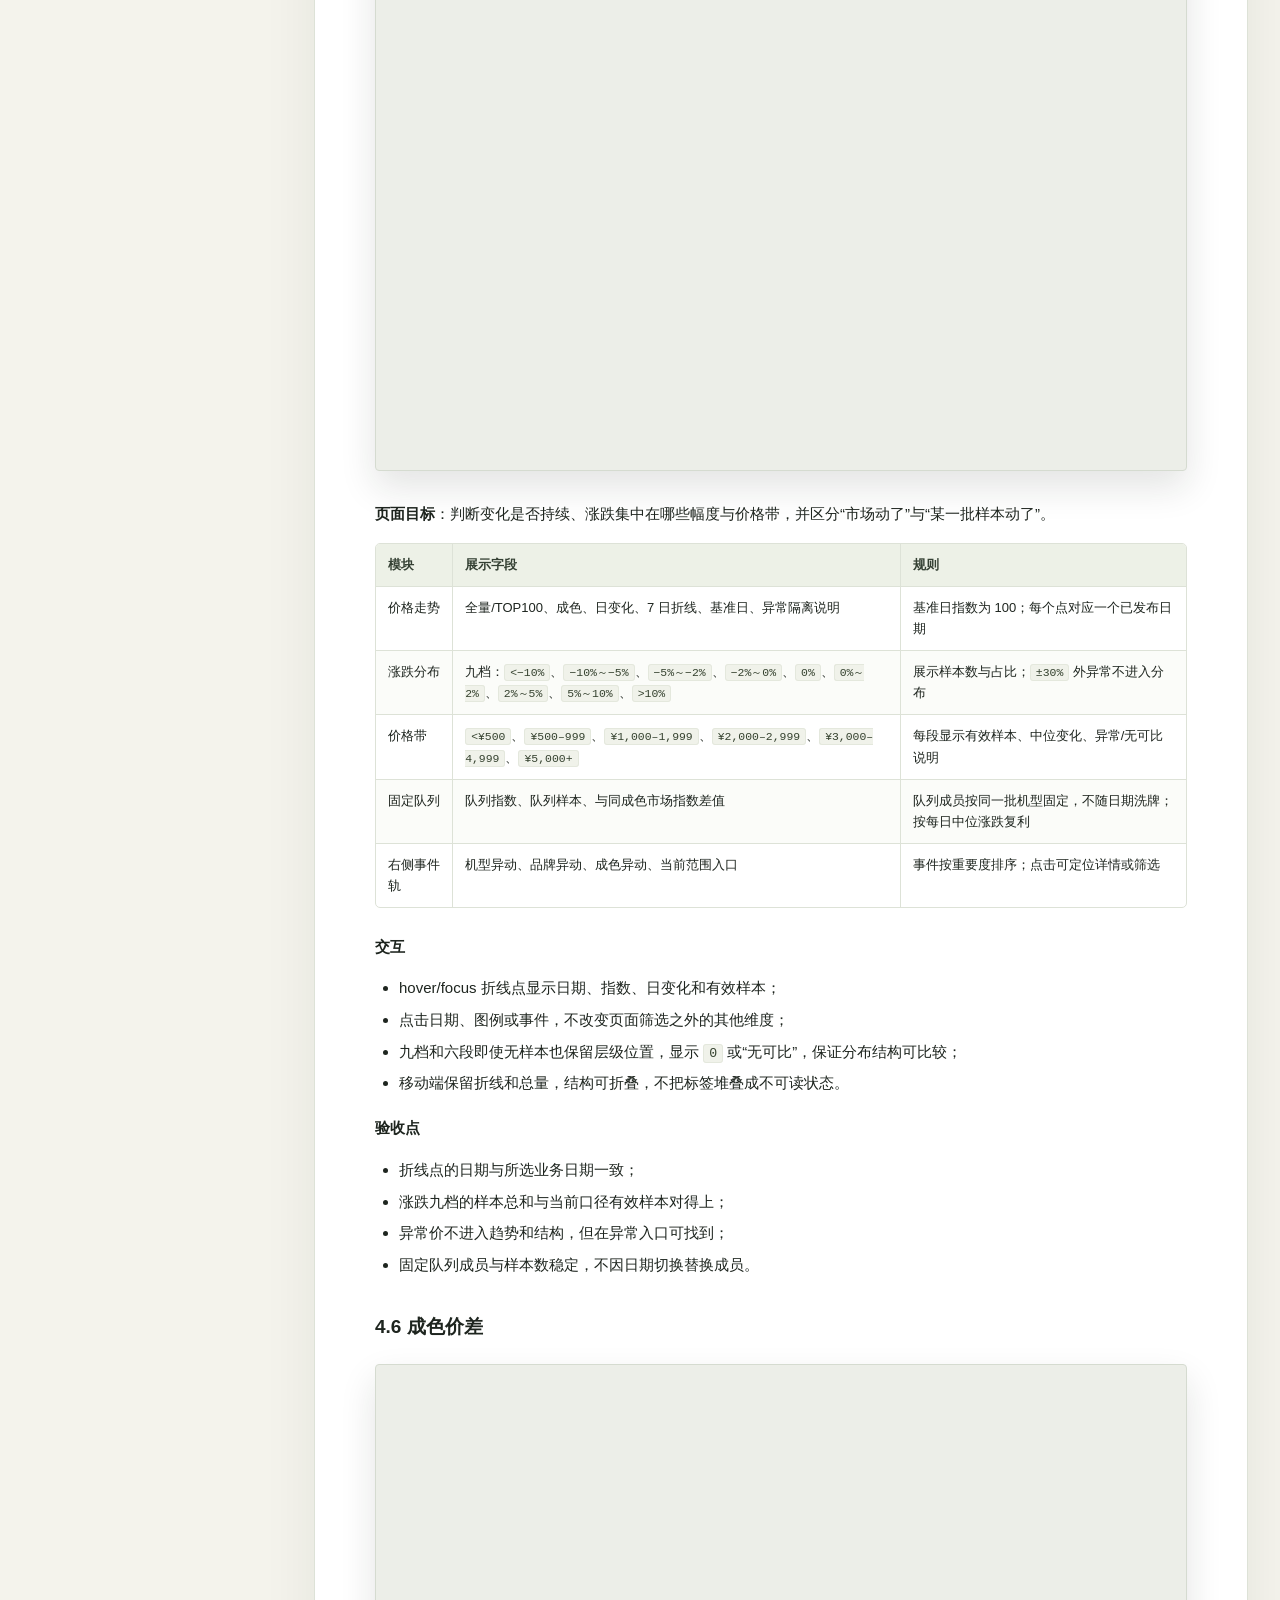
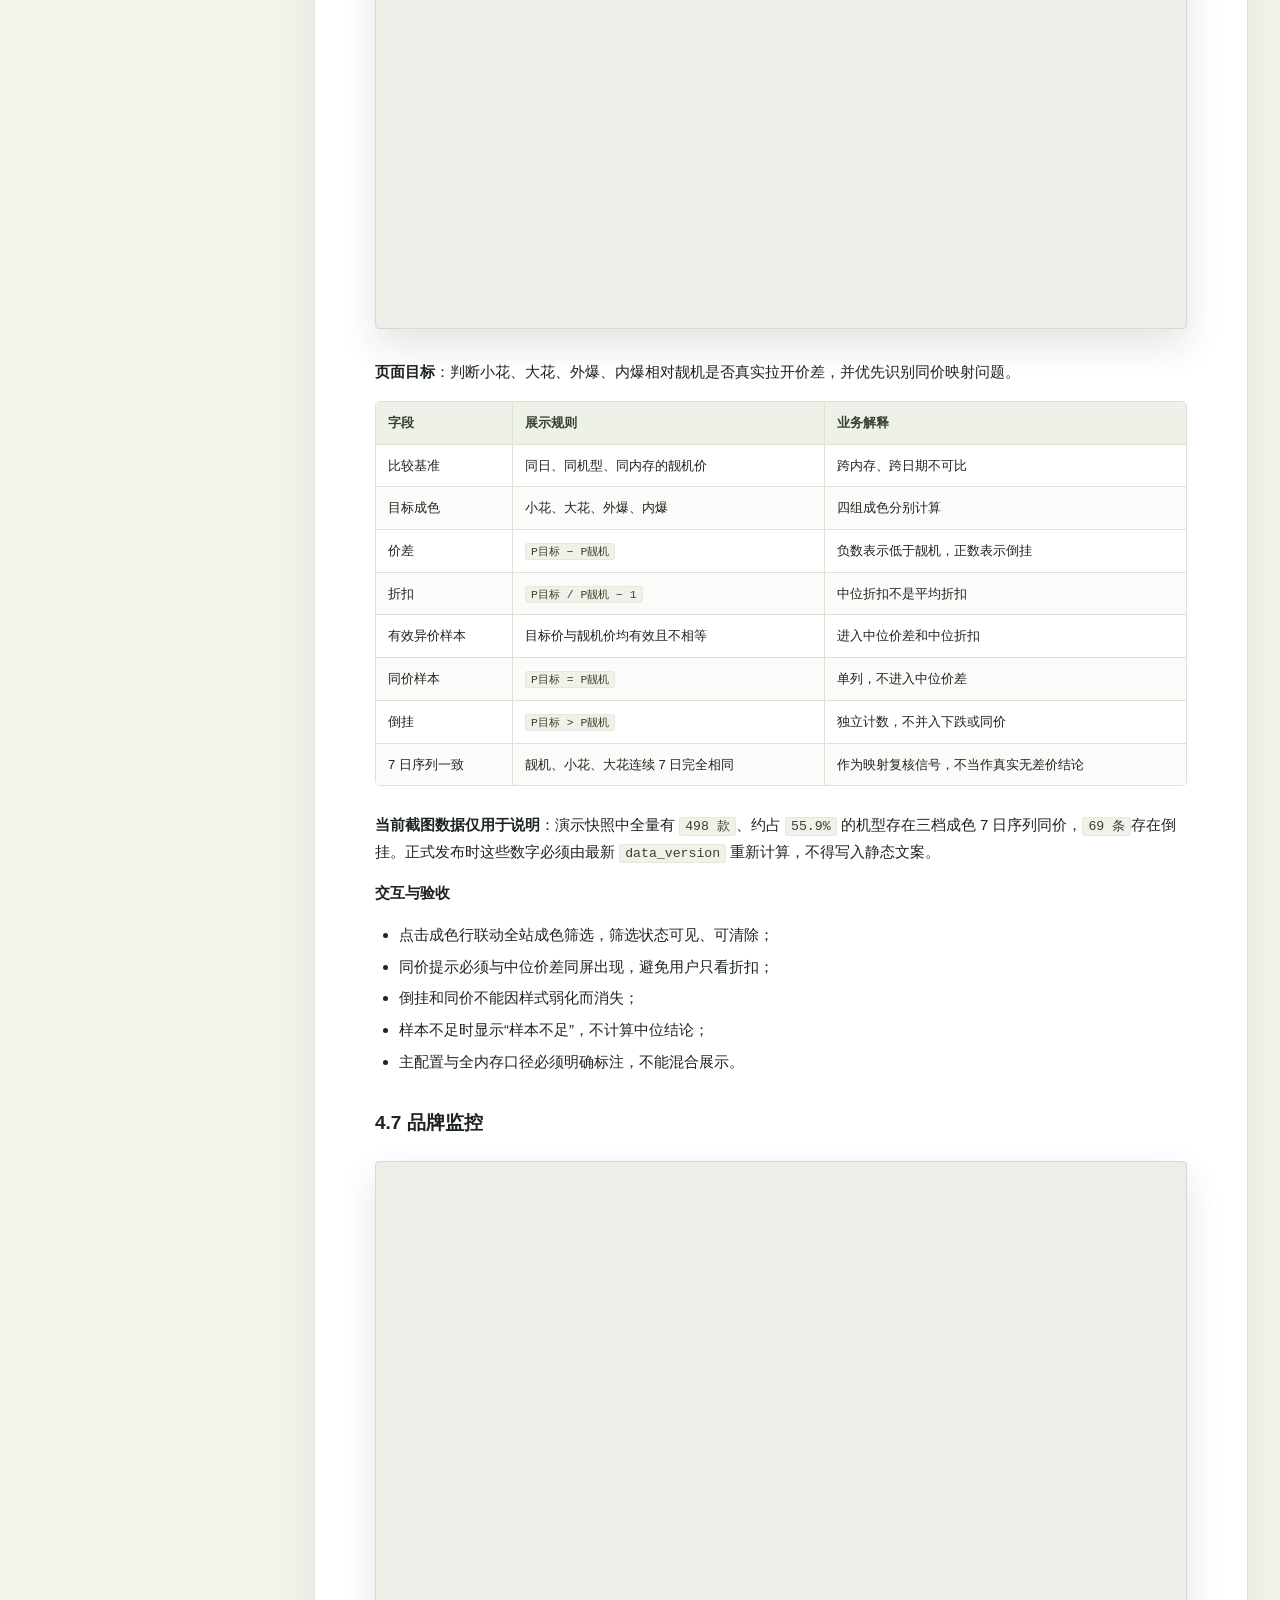
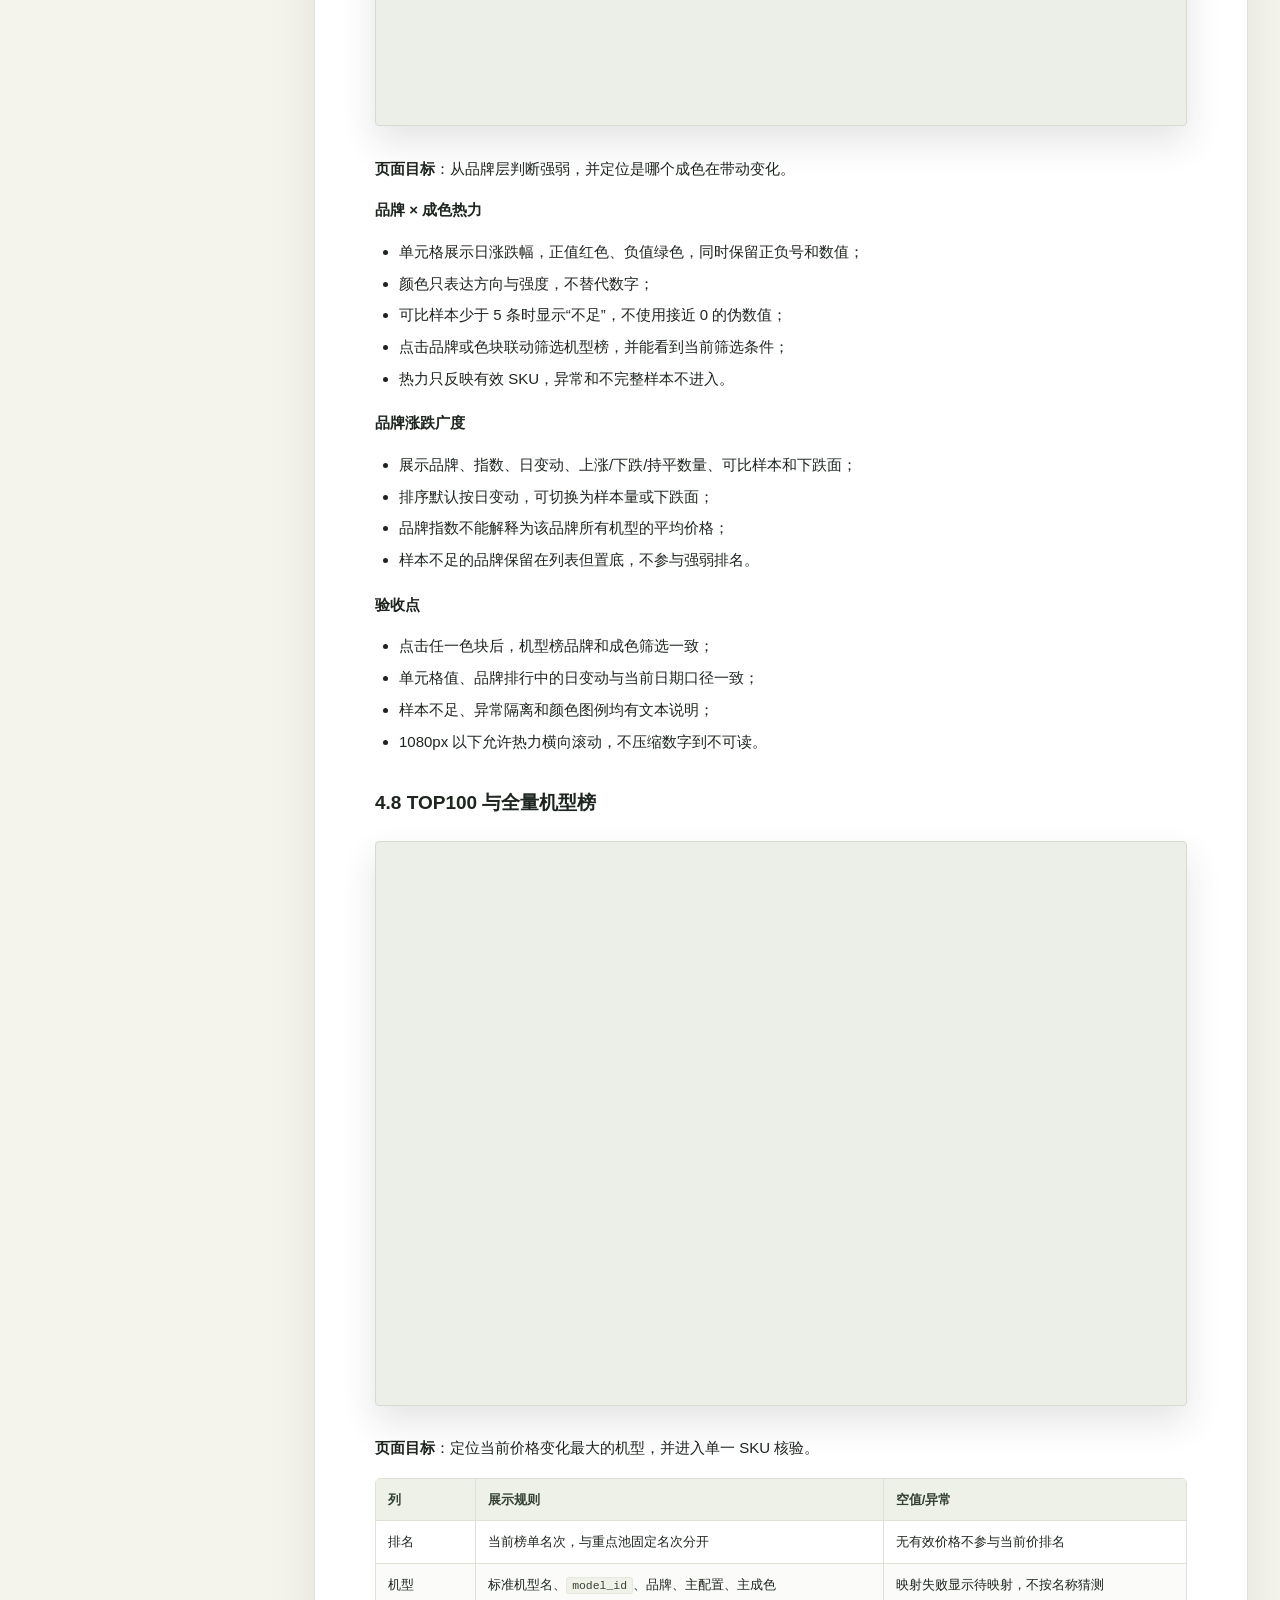
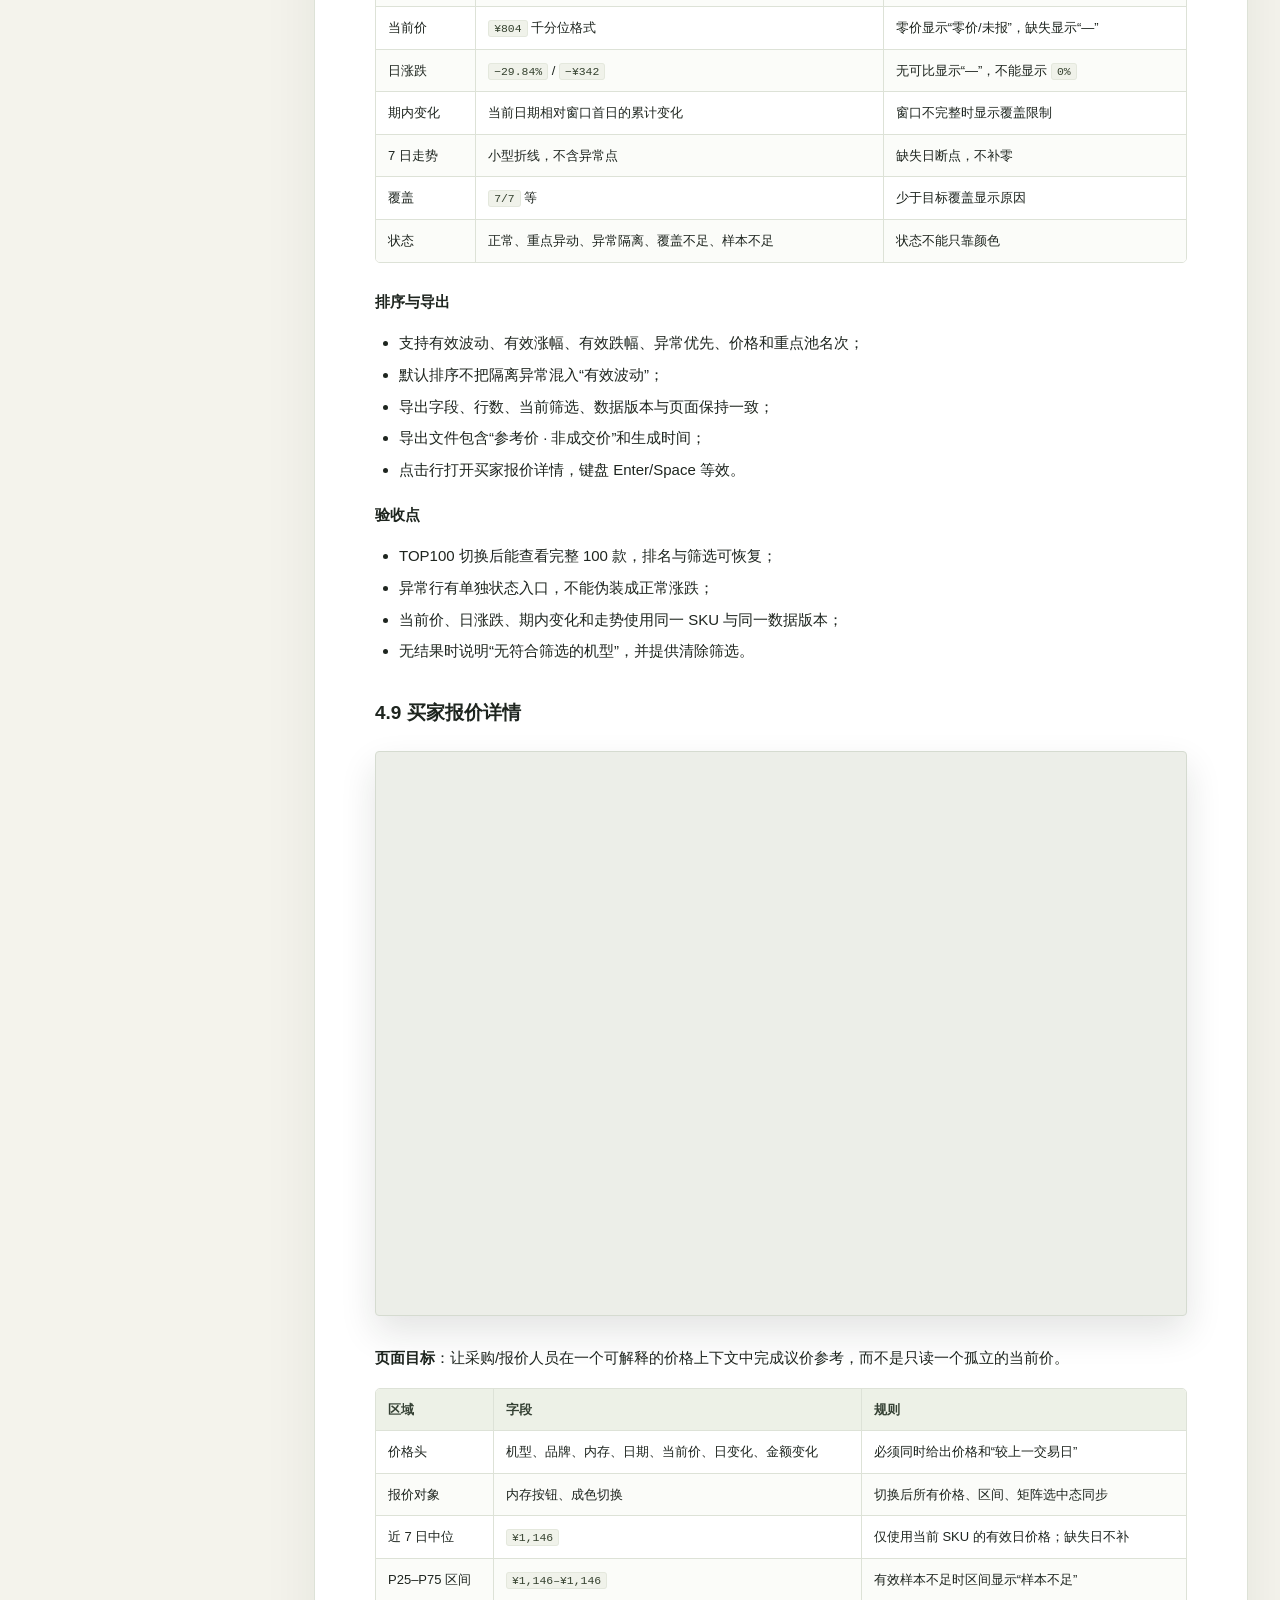
==== commit e36d41d1: "perf: defer offscreen PRD screenshot rendering" ====
--- a/docs/prd.html
+++ b/docs/prd.html
@@ -62,7 +62,7 @@
 th:last-child,td:last-child{border-right:0}
 tbody tr:nth-child(even){background:#fbfcf9}
 figure{margin:24px 0 30px;padding:0}
-figure img{display:block;width:100%;height:auto;border:1px solid #d5dbd0;border-radius:4px;box-shadow:0 16px 36px rgba(22,31,24,.12);background:#eceee8}
+figure img{display:block;width:100%;height:auto;border:1px solid #d5dbd0;border-radius:4px;box-shadow:0 16px 36px rgba(22,31,24,.12);background:#eceee8;content-visibility:auto}
 figure img[alt^="图 8"]{width:390px;max-width:100%;margin:0 auto;border-radius:18px;box-shadow:0 18px 42px rgba(22,31,24,.18)}
 a.anchor{opacity:0;margin-left:8px;color:#a7b39f;text-decoration:none;font-weight:400}
 h2:hover a.anchor,h3:hover a.anchor,a.anchor:focus{opacity:1}
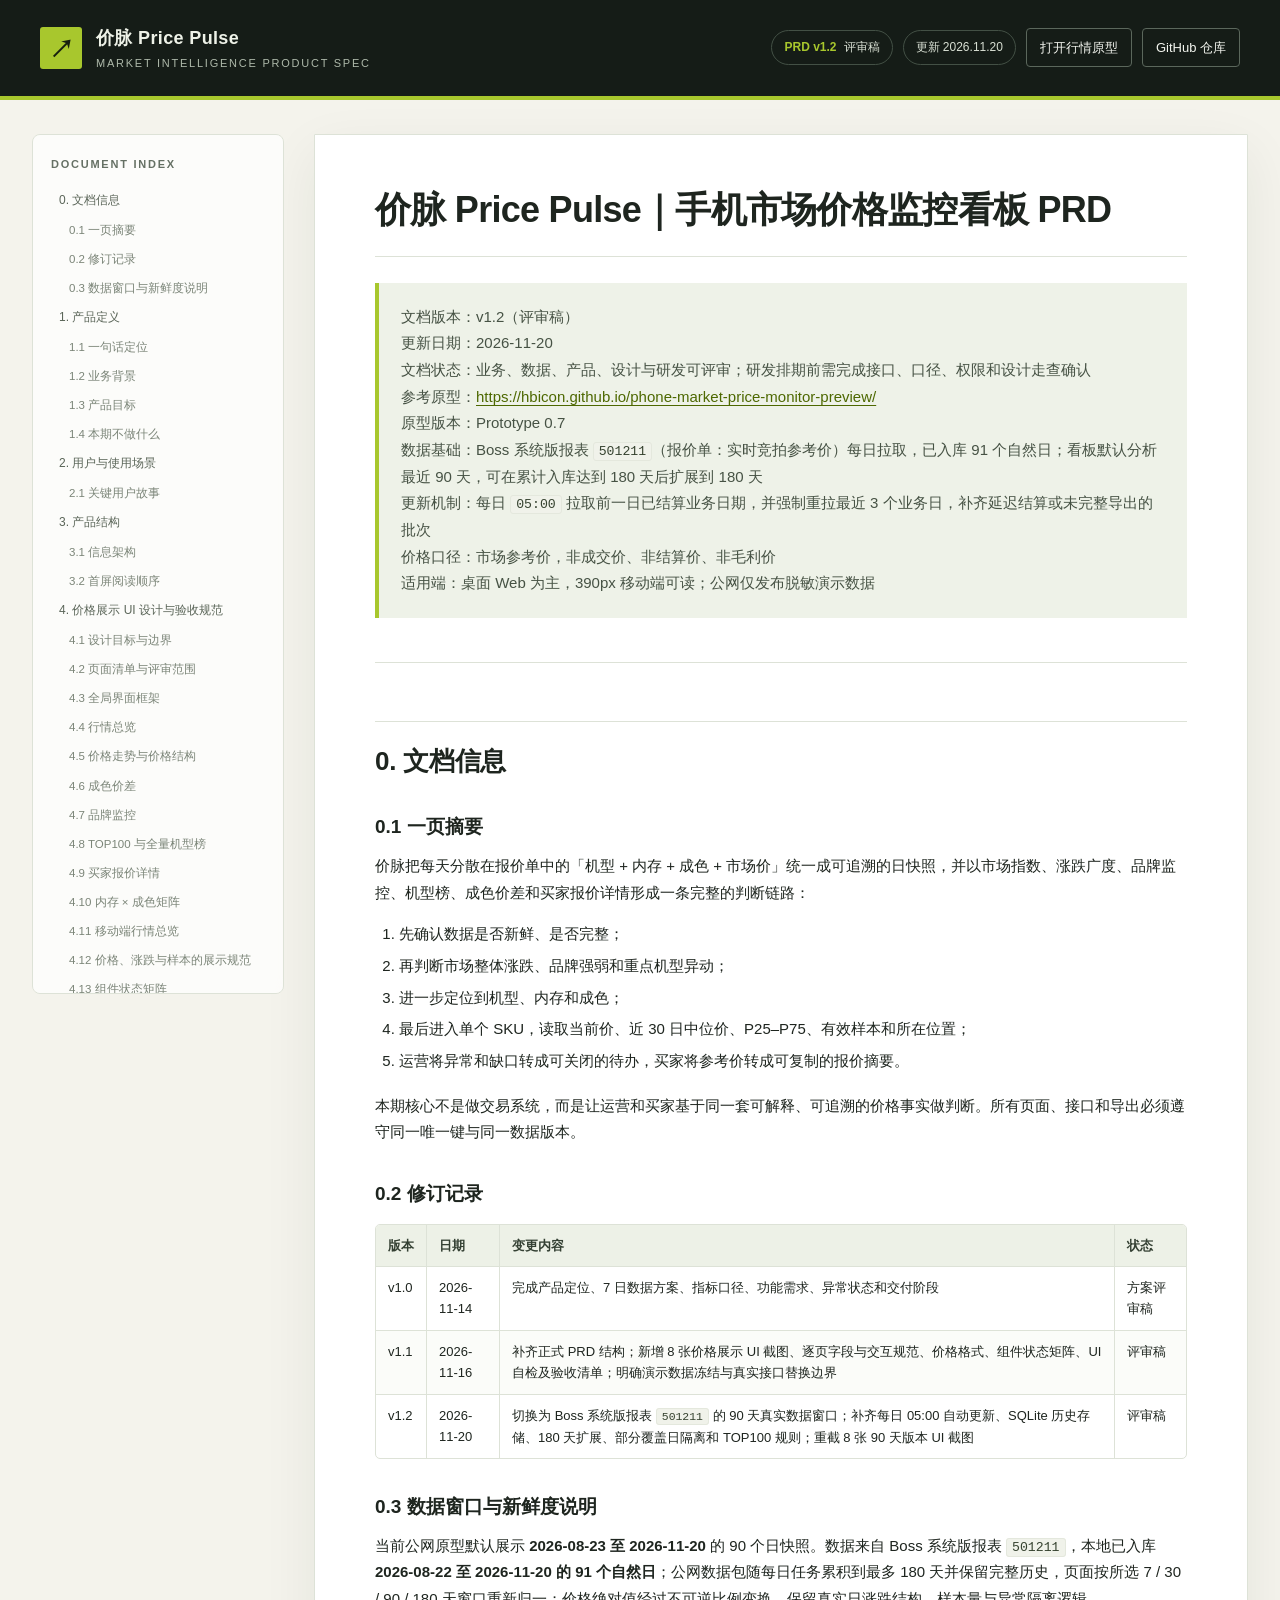
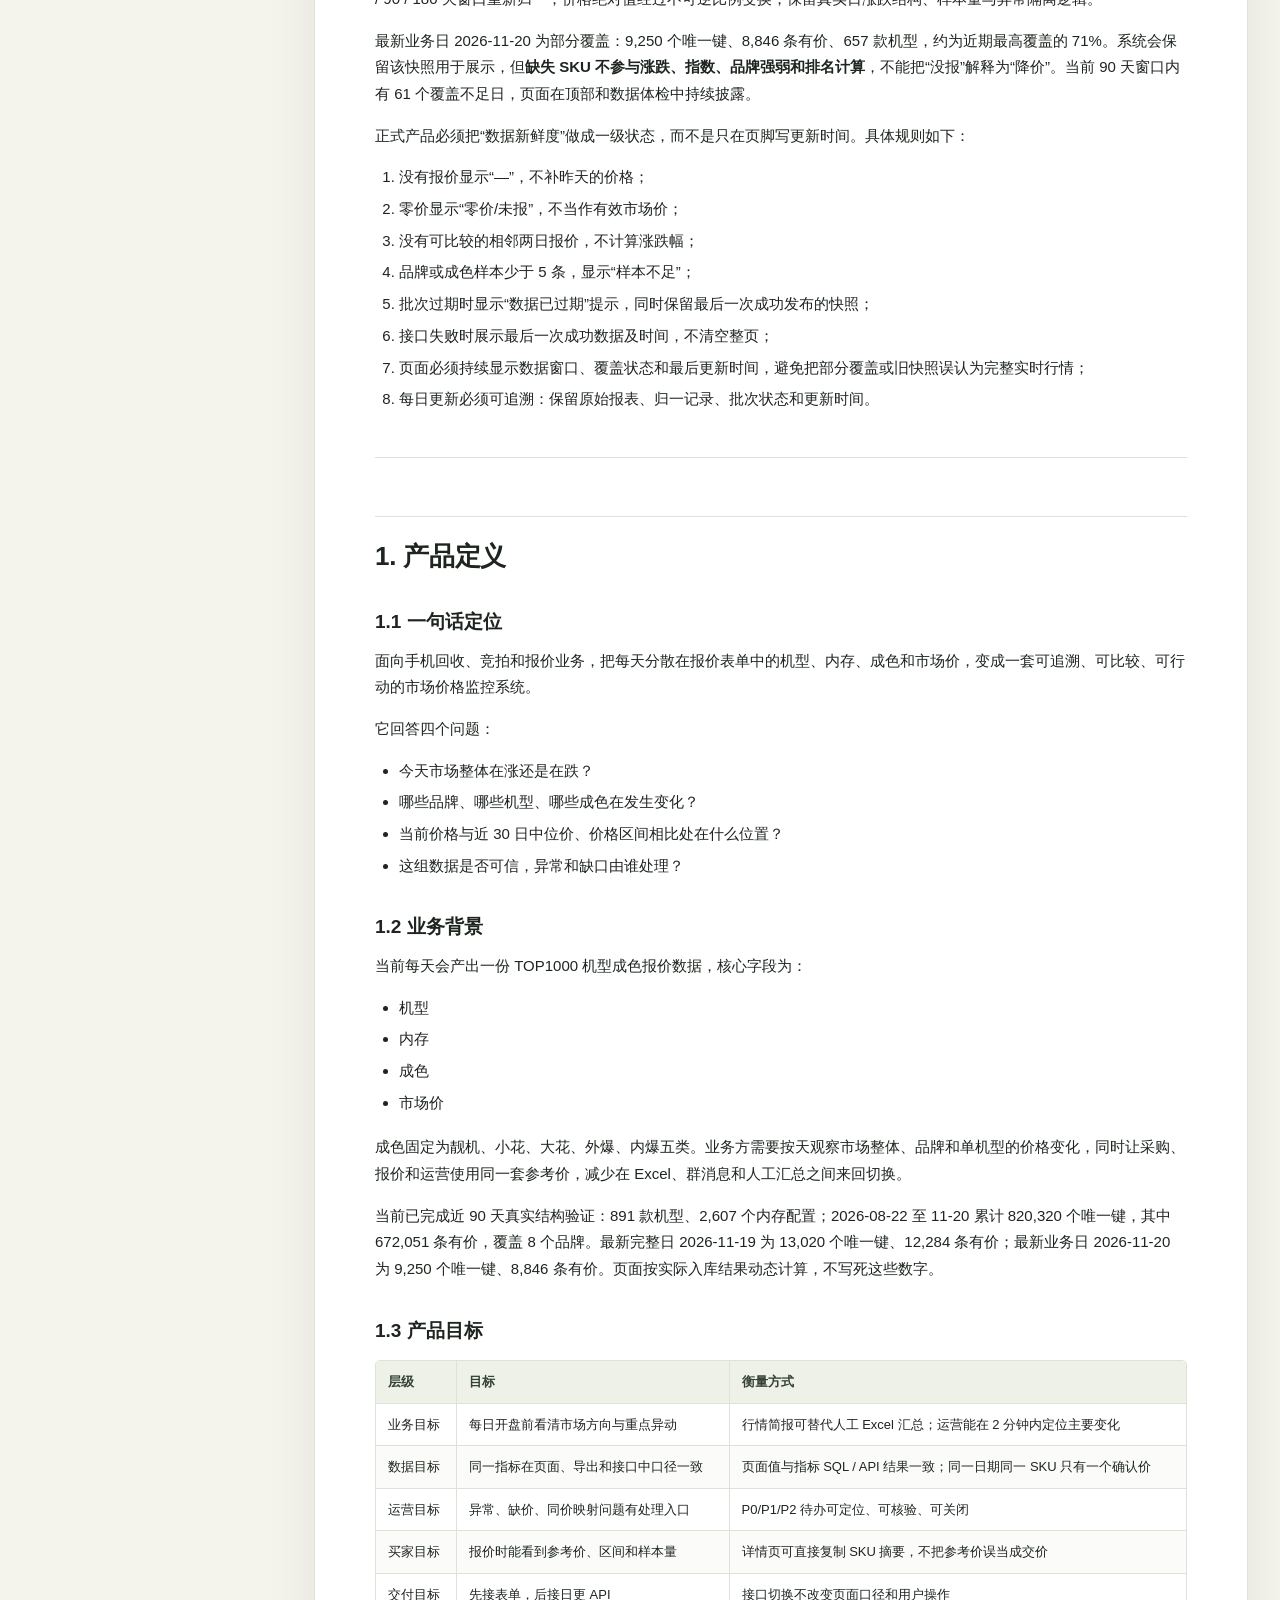
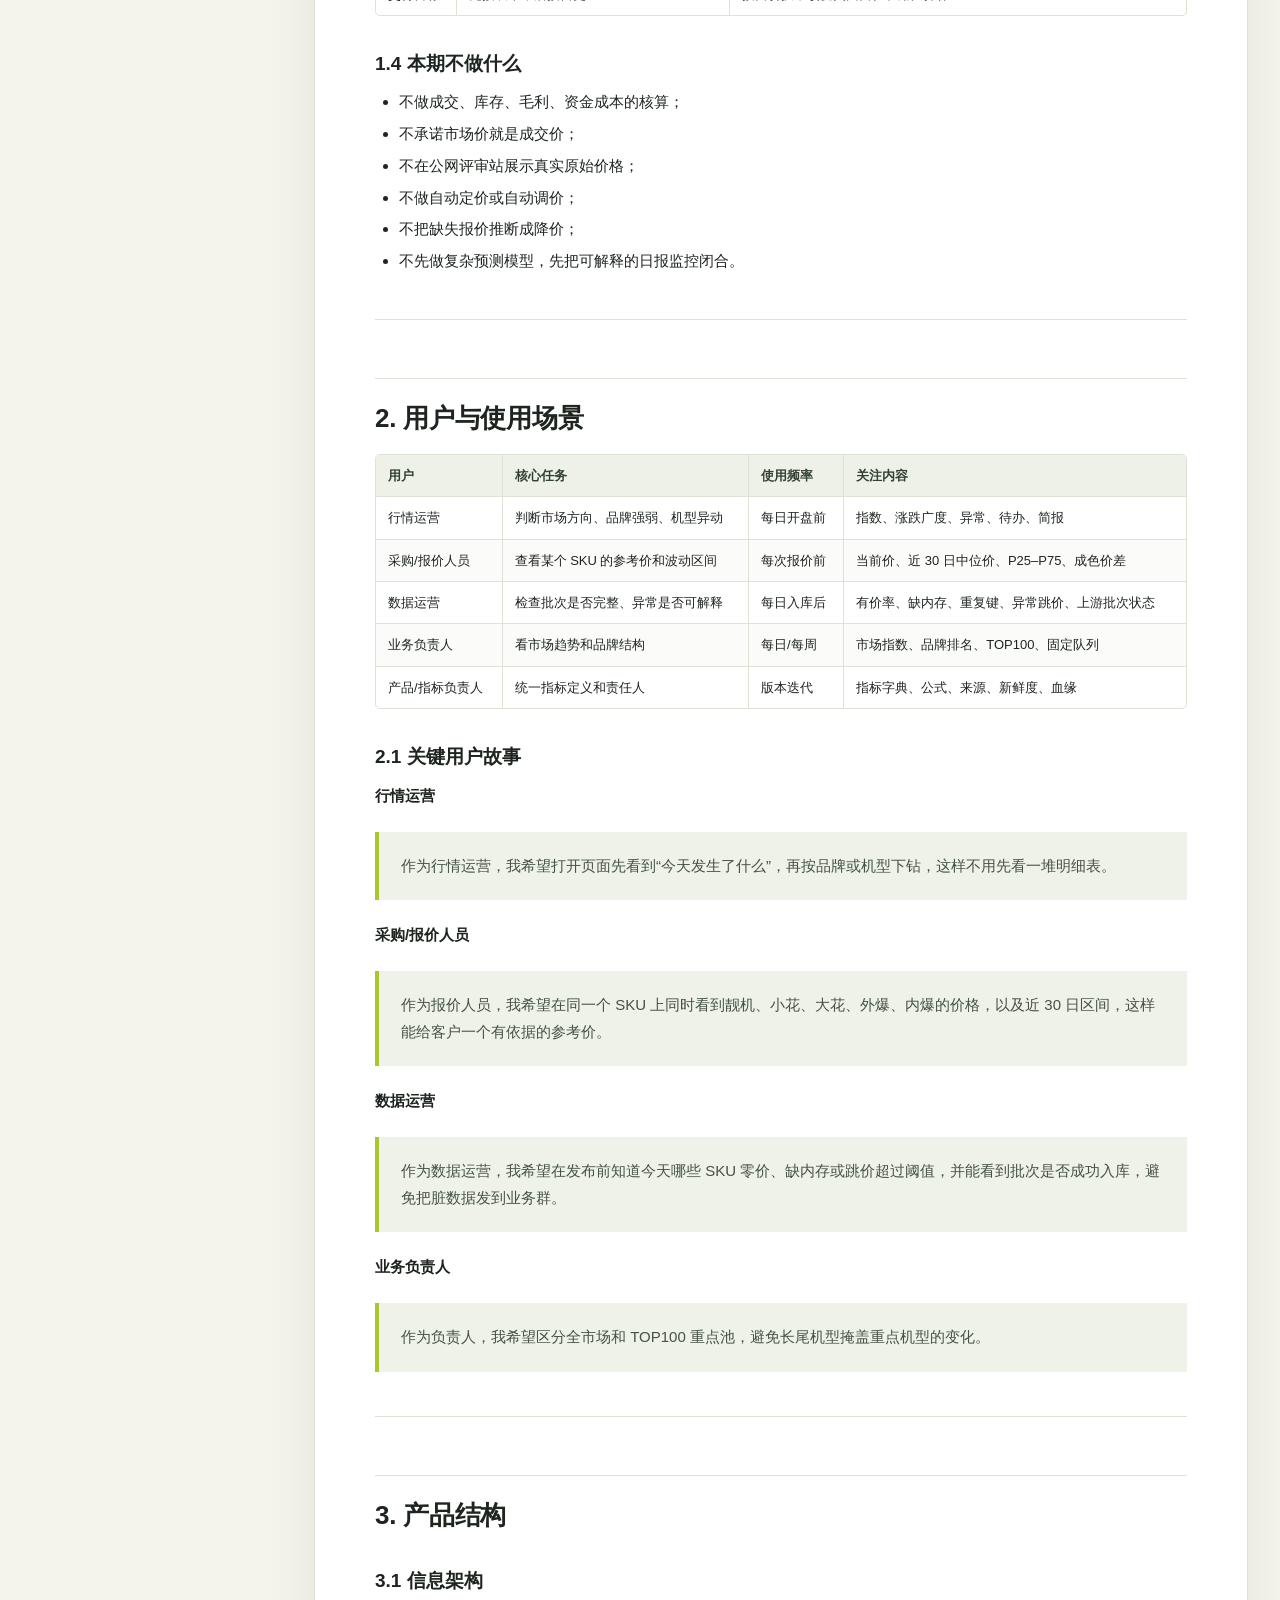
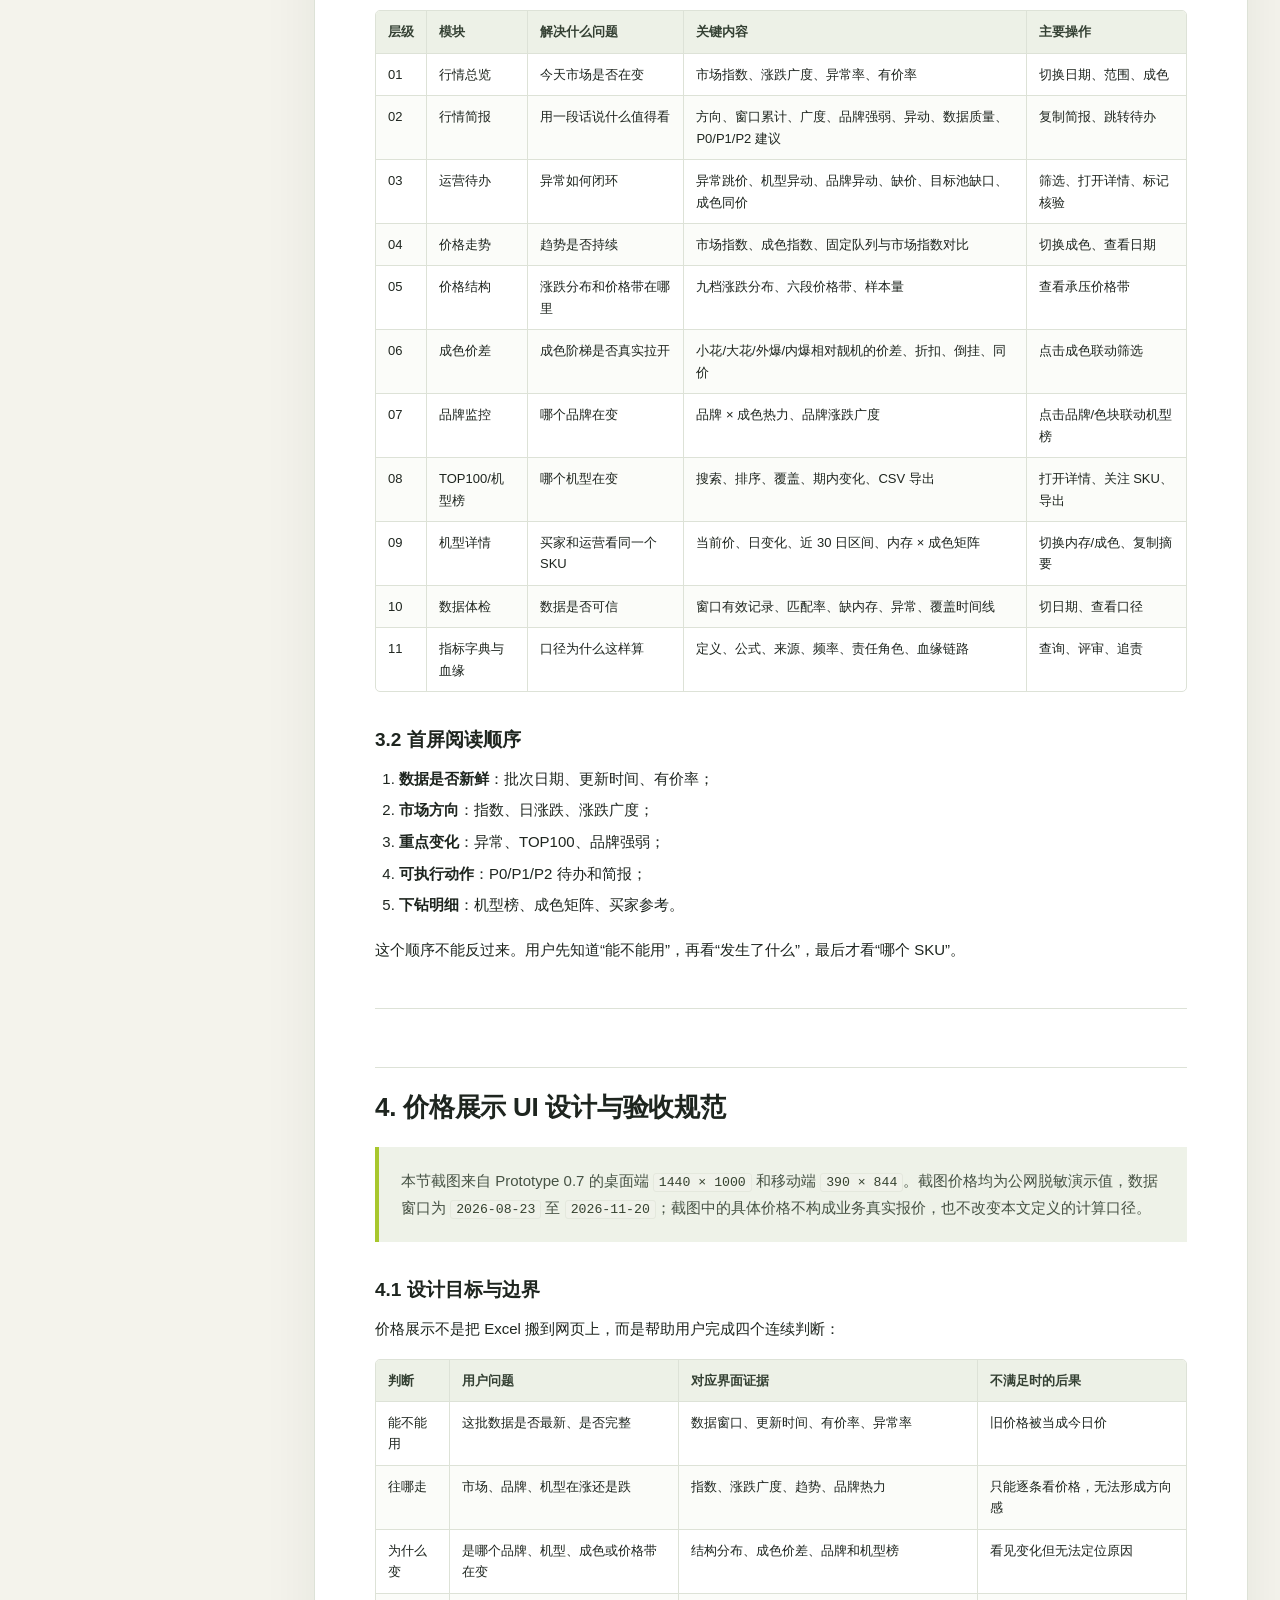
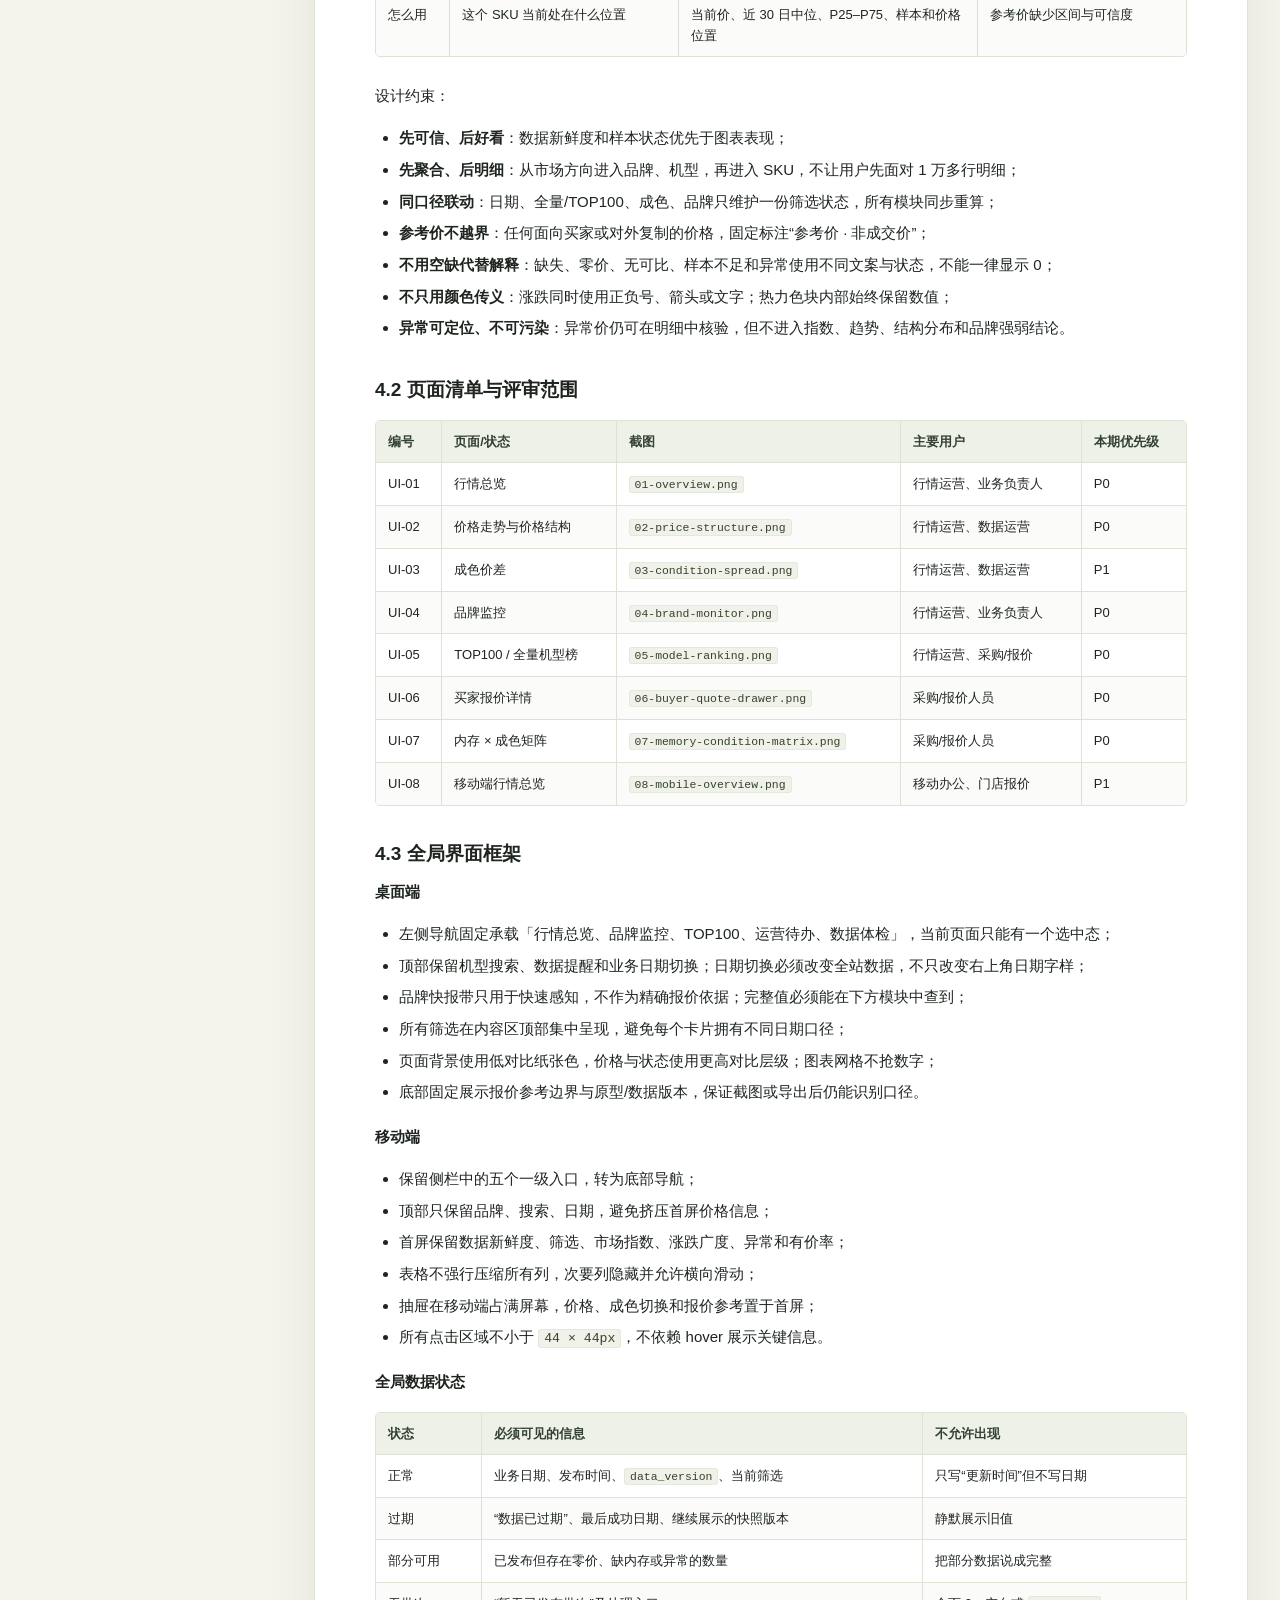
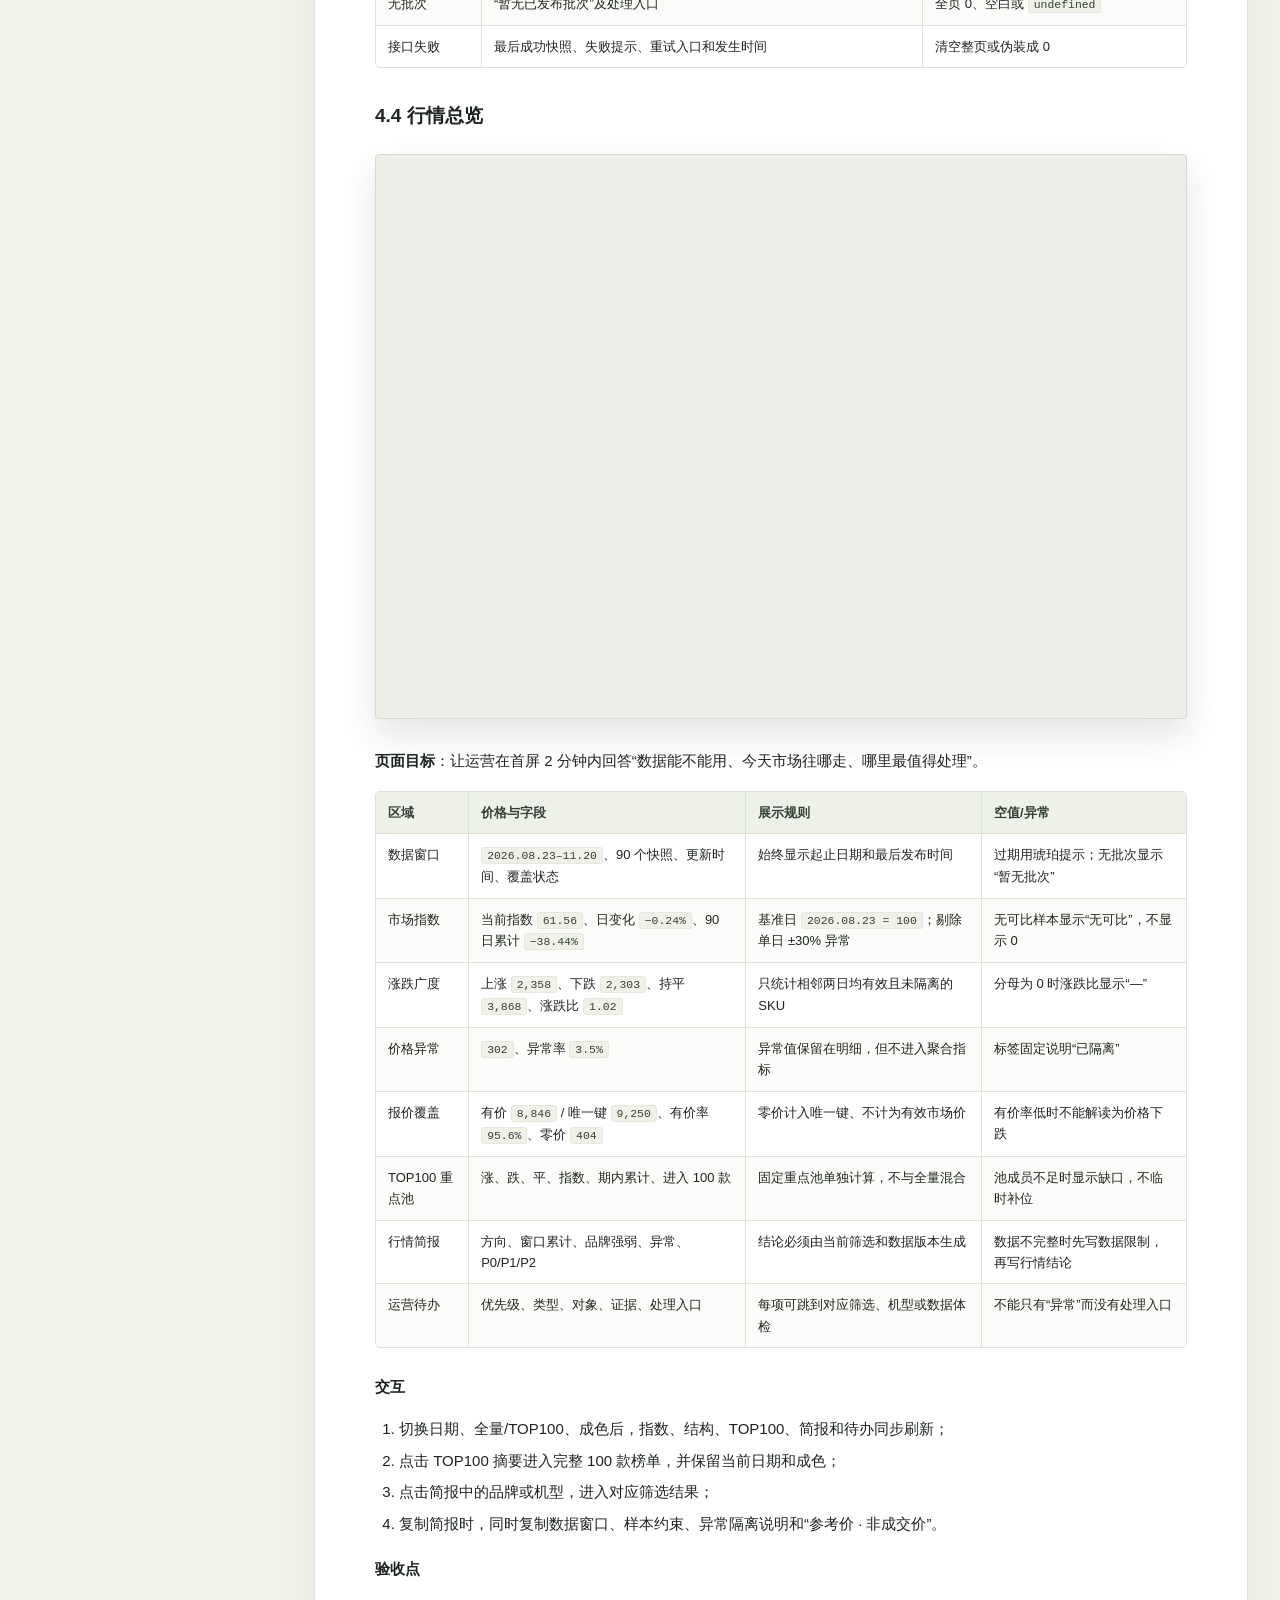
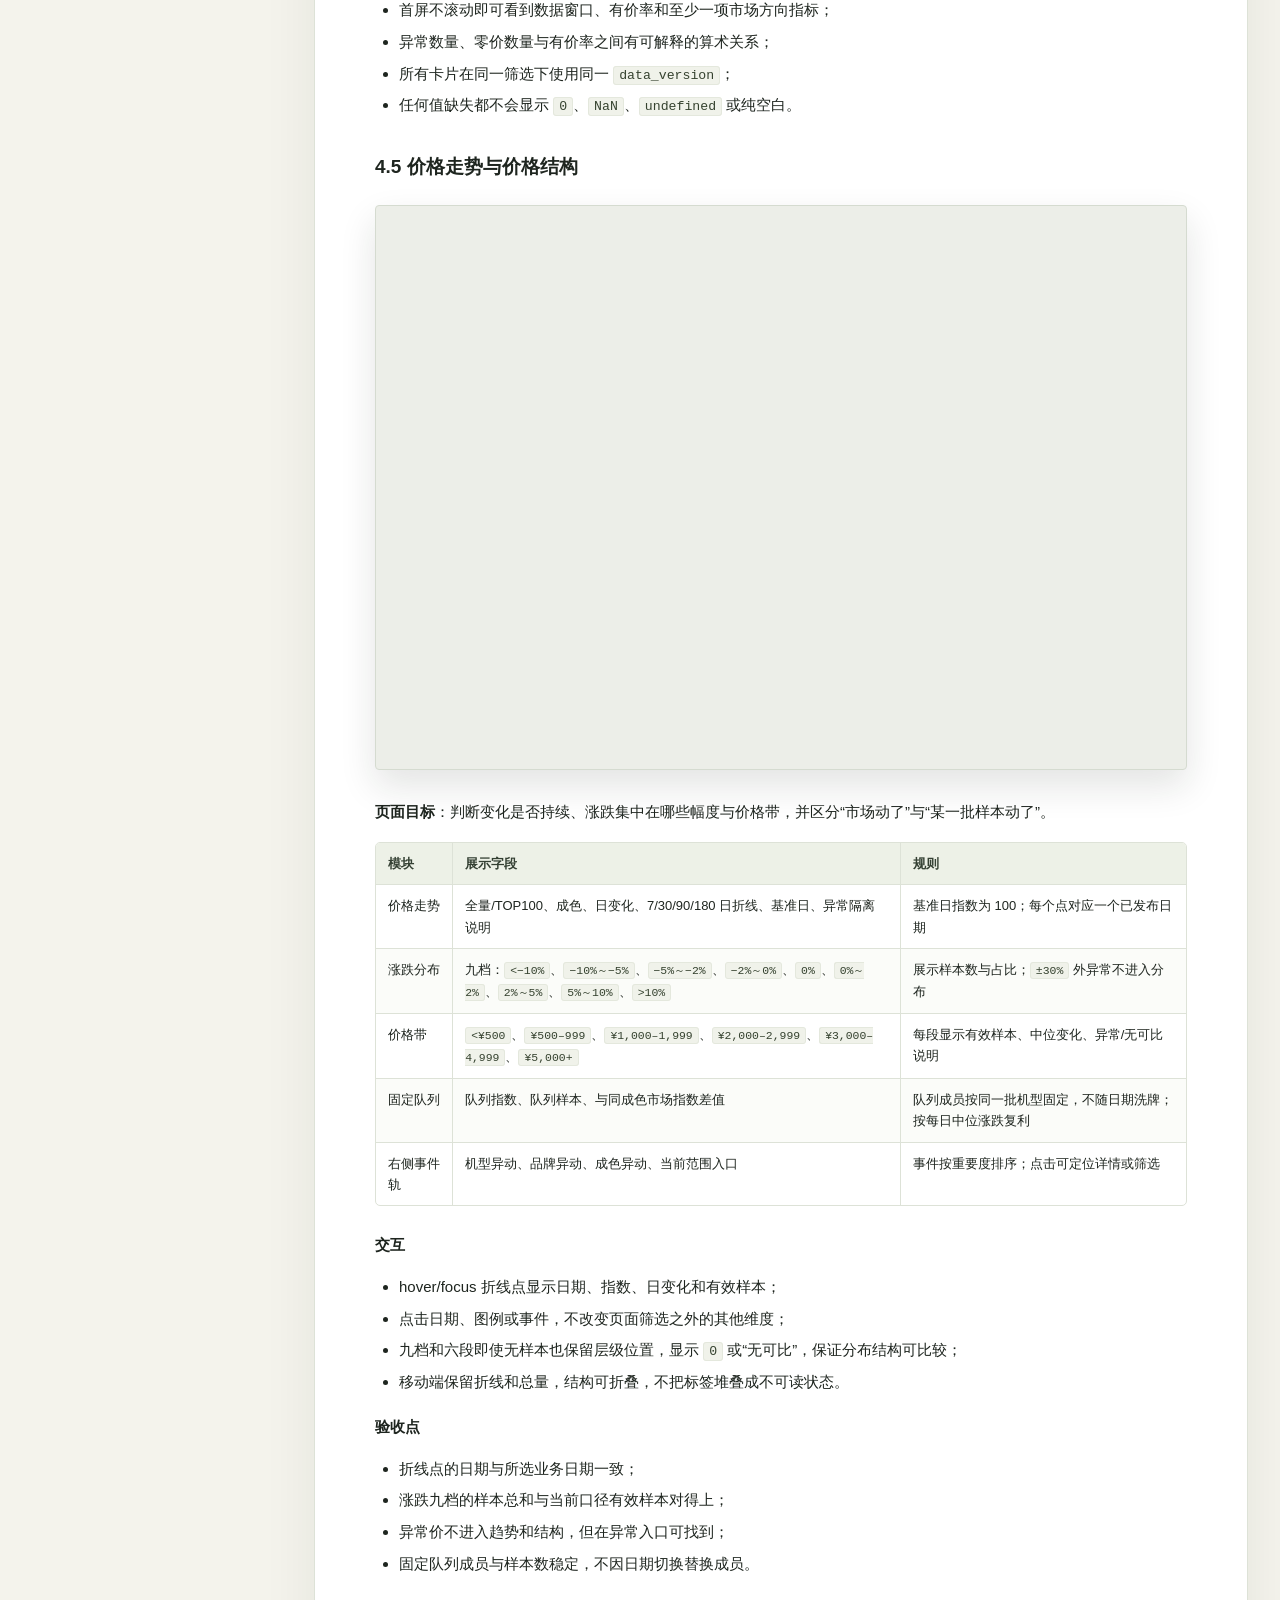
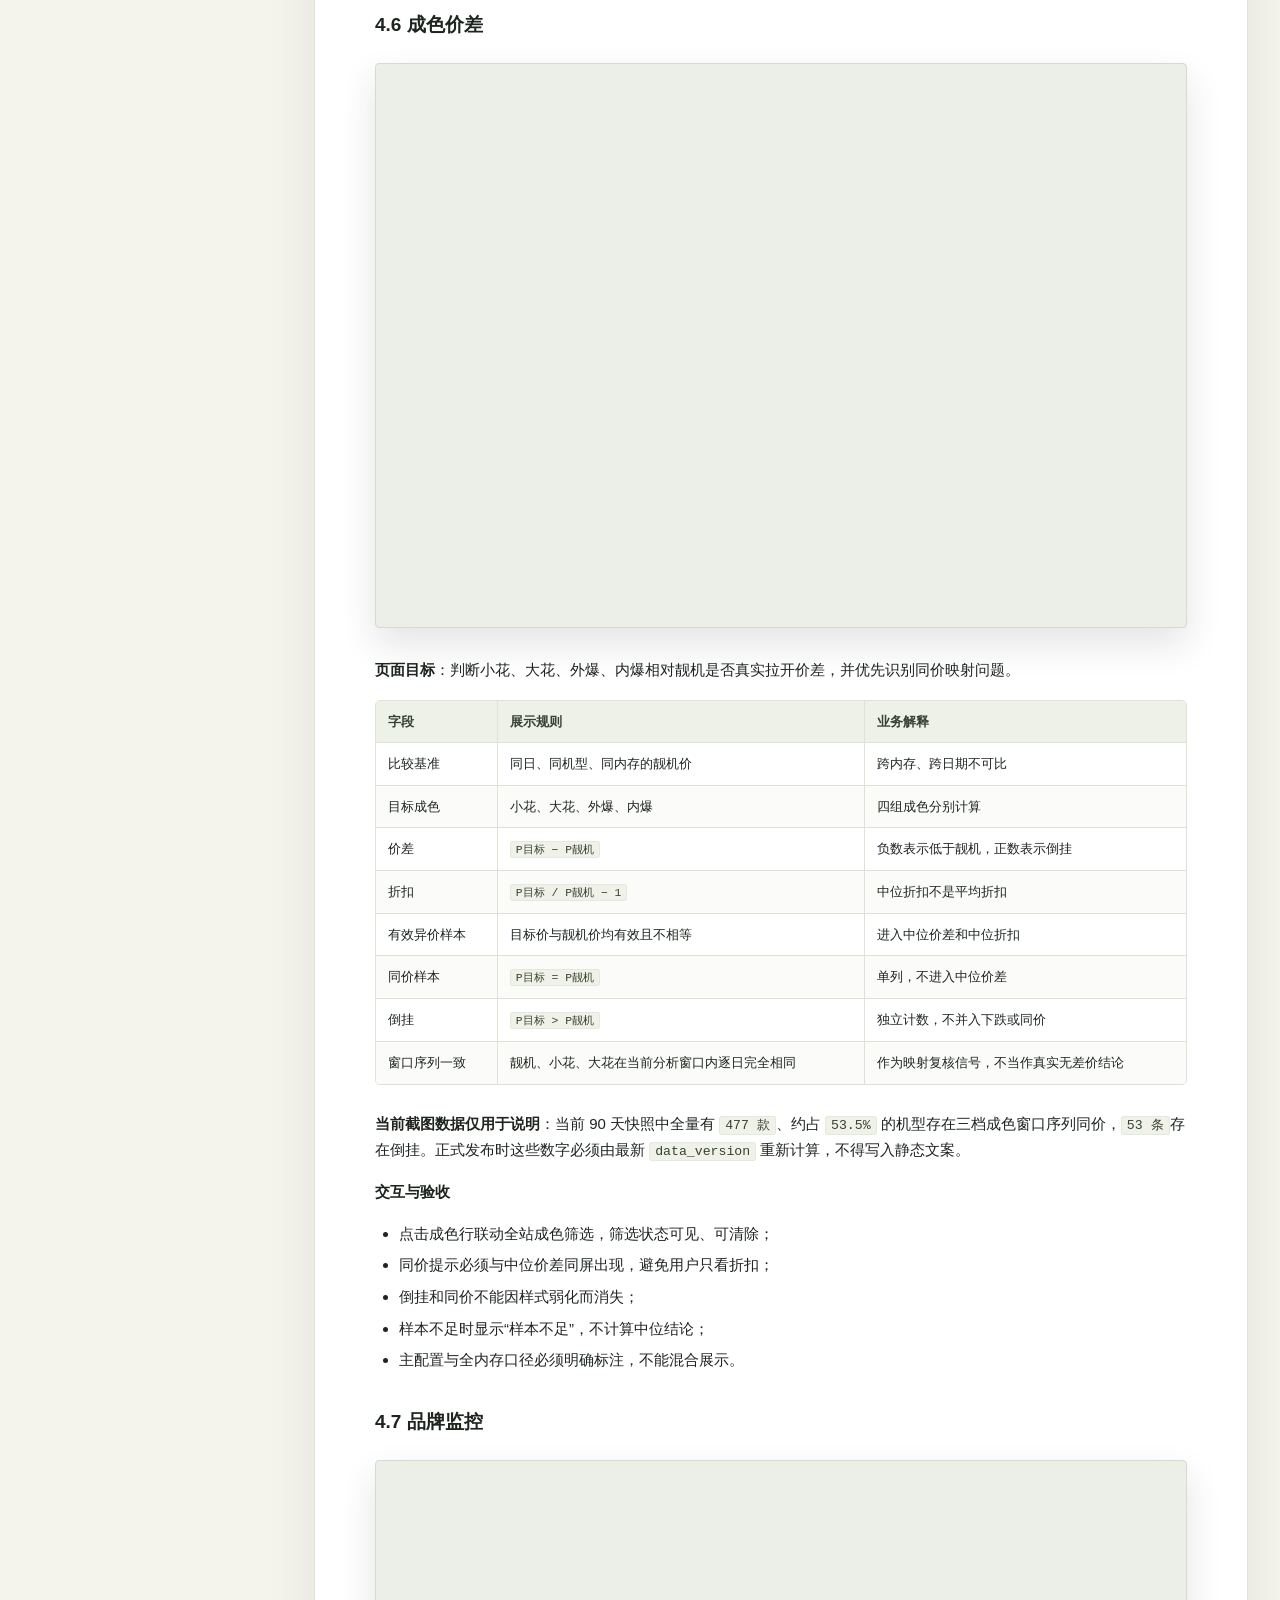
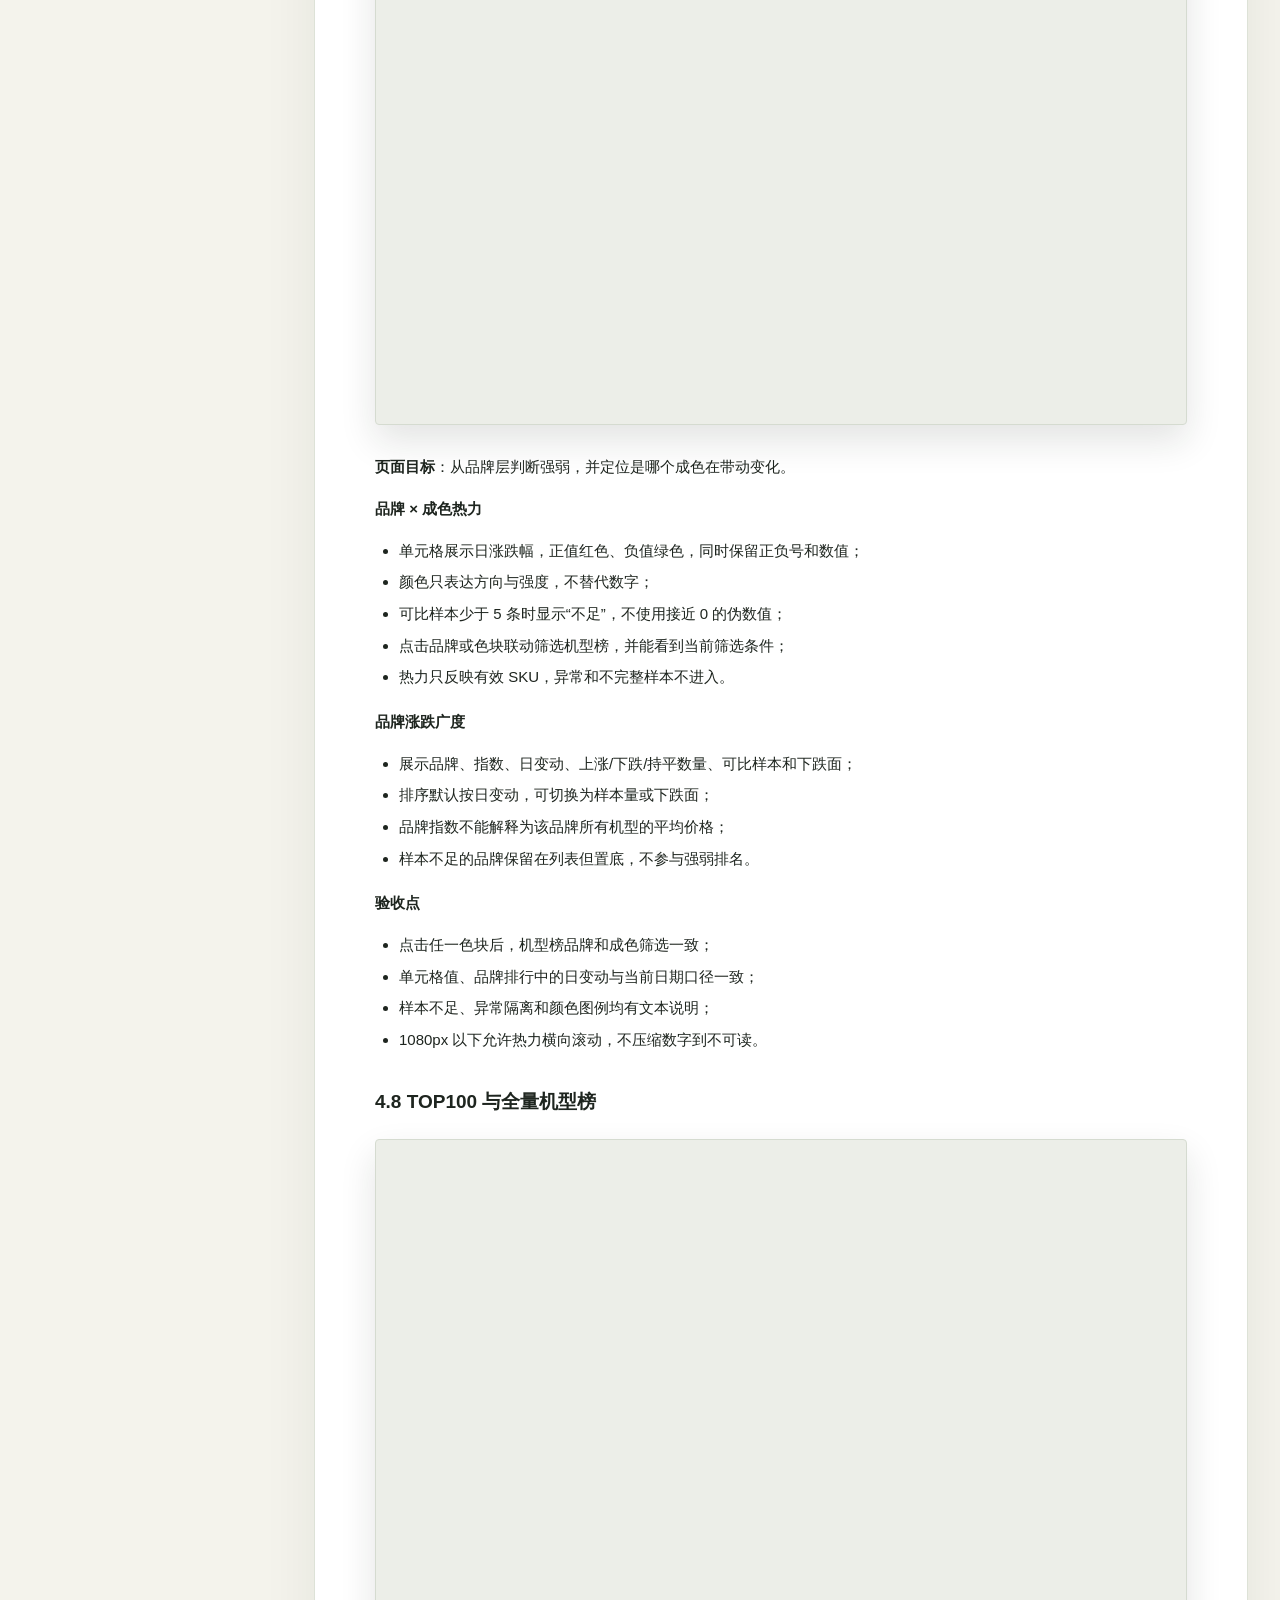
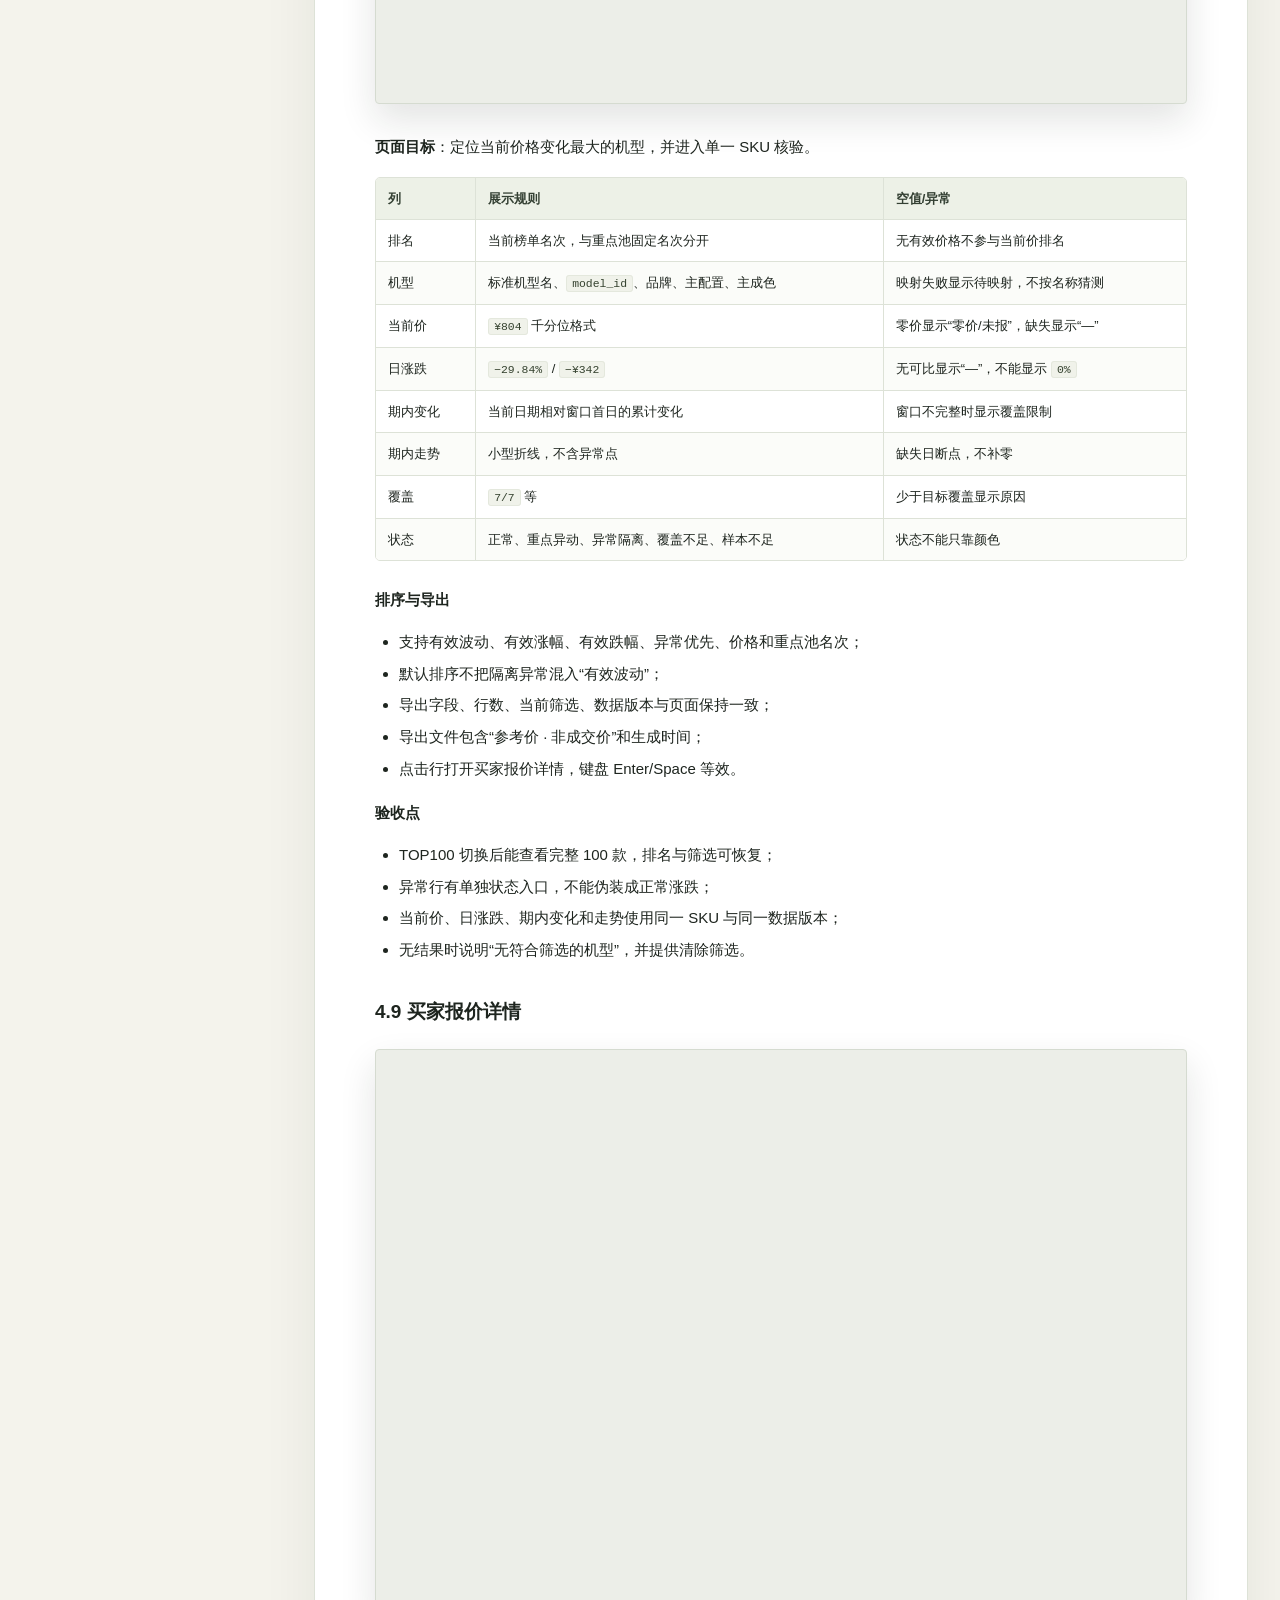
==== commit 88e369ea: "feat: add 90-day market monitor with daily refresh" ====
--- a/docs/prd.html
+++ b/docs/prd.html
@@ -3,8 +3,8 @@
 <head>
 <meta charset="utf-8">
 <meta name="viewport" content="width=device-width, initial-scale=1">
-<meta name="description" content="价脉手机市场价格监控看板 PRD v1.1，包含产品方案、数据口径、价格展示 UI、交互状态和验收标准。">
-<title>价脉 Price Pulse｜手机市场价格监控看板 PRD v1.1</title>
+<meta name="description" content="价脉手机市场价格监控看板 PRD v1.2，包含 90 天数据方案、每日自动更新、价格展示 UI、交互状态和验收标准。">
+<title>价脉 Price Pulse｜手机市场价格监控看板 PRD v1.2</title>
 <link rel="icon" type="image/svg+xml" href="data:image/svg+xml,%3Csvg xmlns='http://www.w3.org/2000/svg' viewBox='0 0 64 64'%3E%3Crect width='64' height='64' rx='8' fill='%23a8c72d'/%3E%3Cpath d='M16 44 28 30l8 7 13-19' fill='none' stroke='%23151c17' stroke-width='6' stroke-linecap='round' stroke-linejoin='round'/%3E%3C/svg%3E">
 <style>
 :root{
@@ -84,8 +84,8 @@
       <span><strong>价脉 Price Pulse</strong><small>Market Intelligence Product Spec</small></span>
     </a>
     <div class="header-meta">
-      <span class="chip"><b>PRD v1.1</b> 评审稿</span>
-      <span class="chip">更新 2026.11.16</span>
+      <span class="chip"><b>PRD v1.2</b> 评审稿</span>
+      <span class="chip">更新 2026.11.20</span>
       <a class="header-link" href="../">打开行情原型</a>
       <a class="header-link" href="https://github.com/HBicon/phone-market-price-monitor-preview">GitHub 仓库</a>
     </div>
@@ -95,7 +95,7 @@
   <aside class="sidebar" aria-label="文档目录"><p class="sidebar-title">DOCUMENT INDEX</p><ol class="toc"><li class="toc-l2"><a href="#0.-文档信息">0. 文档信息</a></li>
 <li class="toc-l3"><a href="#0.1-一页摘要">0.1 一页摘要</a></li>
 <li class="toc-l3"><a href="#0.2-修订记录">0.2 修订记录</a></li>
-<li class="toc-l3"><a href="#0.3-演示数据说明为什么当前会看到“没值”">0.3 演示数据说明：为什么当前会看到“没值”</a></li>
+<li class="toc-l3"><a href="#0.3-数据窗口与新鲜度说明">0.3 数据窗口与新鲜度说明</a></li>
 <li class="toc-l2"><a href="#1.-产品定义">1. 产品定义</a></li>
 <li class="toc-l3"><a href="#1.1-一句话定位">1.1 一句话定位</a></li>
 <li class="toc-l3"><a href="#1.2-业务背景">1.2 业务背景</a></li>
@@ -124,13 +124,13 @@
 <li class="toc-l3"><a href="#4.15-ui-自检结论">4.15 UI 自检结论</a></li>
 <li class="toc-l3"><a href="#4.16-ui-验收清单">4.16 UI 验收清单</a></li>
 <li class="toc-l2"><a href="#5.-数据方案">5. 数据方案</a></li>
-<li class="toc-l3"><a href="#5.1-当前表单数据与标准字段">5.1 当前表单数据与标准字段</a></li>
+<li class="toc-l3"><a href="#5.1-当前数据源与标准字段">5.1 当前数据源与标准字段</a></li>
 <li class="toc-l3"><a href="#5.2-唯一键和重复值处理">5.2 唯一键和重复值处理</a></li>
 <li class="toc-l3"><a href="#5.3-数据分层">5.3 数据分层</a></li>
 <li class="toc-l3"><a href="#5.4-批次状态">5.4 批次状态</a></li>
 <li class="toc-l3"><a href="#5.5-数据质量门禁">5.5 数据质量门禁</a></li>
 <li class="toc-l2"><a href="#6.-接口方案">6. 接口方案</a></li>
-<li class="toc-l3"><a href="#6.1-写入接口每日报价批次">6.1 写入接口：每日报价批次</a></li>
+<li class="toc-l3"><a href="#6.1-数据接入boss-报表定时拉取当前">6.1 数据接入：Boss 报表定时拉取（当前）</a></li>
 <li class="toc-l3"><a href="#6.2-读取接口看板与详情">6.2 读取接口：看板与详情</a></li>
 <li class="toc-l3"><a href="#6.3-正式接入后的数据替换边界">6.3 正式接入后的数据替换边界</a></li>
 <li class="toc-l2"><a href="#7.-指标口径">7. 指标口径</a></li>
@@ -151,8 +151,8 @@
 <li class="toc-l2"><a href="#11.-非功能要求">11. 非功能要求</a></li>
 <li class="toc-l2"><a href="#12.-交付阶段">12. 交付阶段</a></li>
 <li class="toc-l3"><a href="#阶段-0原型验证当前">阶段 0：原型验证（当前）</a></li>
-<li class="toc-l3"><a href="#阶段-1表单数据正式化">阶段 1：表单数据正式化</a></li>
-<li class="toc-l3"><a href="#阶段-2每日-api-自动更新">阶段 2：每日 API 自动更新</a></li>
+<li class="toc-l3"><a href="#阶段-1表单数据正式化">阶段 1：生产数据接入正式化</a></li>
+<li class="toc-l3"><a href="#阶段-2每日-api-自动更新">阶段 2：服务端每日自动更新</a></li>
 <li class="toc-l3"><a href="#阶段-3运营闭环与治理">阶段 3：运营闭环与治理</a></li>
 <li class="toc-l2"><a href="#13.-验收标准">13. 验收标准</a></li>
 <li class="toc-l3"><a href="#13.1-数据验收">13.1 数据验收</a></li>
@@ -165,7 +165,7 @@
     <details class="mobile-toc"><summary>查看目录</summary><ol class="toc"><li class="toc-l2"><a href="#0.-文档信息">0. 文档信息</a></li>
 <li class="toc-l3"><a href="#0.1-一页摘要">0.1 一页摘要</a></li>
 <li class="toc-l3"><a href="#0.2-修订记录">0.2 修订记录</a></li>
-<li class="toc-l3"><a href="#0.3-演示数据说明为什么当前会看到“没值”">0.3 演示数据说明：为什么当前会看到“没值”</a></li>
+<li class="toc-l3"><a href="#0.3-数据窗口与新鲜度说明">0.3 数据窗口与新鲜度说明</a></li>
 <li class="toc-l2"><a href="#1.-产品定义">1. 产品定义</a></li>
 <li class="toc-l3"><a href="#1.1-一句话定位">1.1 一句话定位</a></li>
 <li class="toc-l3"><a href="#1.2-业务背景">1.2 业务背景</a></li>
@@ -194,13 +194,13 @@
 <li class="toc-l3"><a href="#4.15-ui-自检结论">4.15 UI 自检结论</a></li>
 <li class="toc-l3"><a href="#4.16-ui-验收清单">4.16 UI 验收清单</a></li>
 <li class="toc-l2"><a href="#5.-数据方案">5. 数据方案</a></li>
-<li class="toc-l3"><a href="#5.1-当前表单数据与标准字段">5.1 当前表单数据与标准字段</a></li>
+<li class="toc-l3"><a href="#5.1-当前数据源与标准字段">5.1 当前数据源与标准字段</a></li>
 <li class="toc-l3"><a href="#5.2-唯一键和重复值处理">5.2 唯一键和重复值处理</a></li>
 <li class="toc-l3"><a href="#5.3-数据分层">5.3 数据分层</a></li>
 <li class="toc-l3"><a href="#5.4-批次状态">5.4 批次状态</a></li>
 <li class="toc-l3"><a href="#5.5-数据质量门禁">5.5 数据质量门禁</a></li>
 <li class="toc-l2"><a href="#6.-接口方案">6. 接口方案</a></li>
-<li class="toc-l3"><a href="#6.1-写入接口每日报价批次">6.1 写入接口：每日报价批次</a></li>
+<li class="toc-l3"><a href="#6.1-数据接入boss-报表定时拉取当前">6.1 数据接入：Boss 报表定时拉取（当前）</a></li>
 <li class="toc-l3"><a href="#6.2-读取接口看板与详情">6.2 读取接口：看板与详情</a></li>
 <li class="toc-l3"><a href="#6.3-正式接入后的数据替换边界">6.3 正式接入后的数据替换边界</a></li>
 <li class="toc-l2"><a href="#7.-指标口径">7. 指标口径</a></li>
@@ -221,8 +221,8 @@
 <li class="toc-l2"><a href="#11.-非功能要求">11. 非功能要求</a></li>
 <li class="toc-l2"><a href="#12.-交付阶段">12. 交付阶段</a></li>
 <li class="toc-l3"><a href="#阶段-0原型验证当前">阶段 0：原型验证（当前）</a></li>
-<li class="toc-l3"><a href="#阶段-1表单数据正式化">阶段 1：表单数据正式化</a></li>
-<li class="toc-l3"><a href="#阶段-2每日-api-自动更新">阶段 2：每日 API 自动更新</a></li>
+<li class="toc-l3"><a href="#阶段-1表单数据正式化">阶段 1：生产数据接入正式化</a></li>
+<li class="toc-l3"><a href="#阶段-2每日-api-自动更新">阶段 2：服务端每日自动更新</a></li>
 <li class="toc-l3"><a href="#阶段-3运营闭环与治理">阶段 3：运营闭环与治理</a></li>
 <li class="toc-l2"><a href="#13.-验收标准">13. 验收标准</a></li>
 <li class="toc-l3"><a href="#13.1-数据验收">13.1 数据验收</a></li>
@@ -233,7 +233,7 @@
 <li class="toc-l2"><a href="#附录-b接口返回的最小错误结构">附录 B：接口返回的最小错误结构</a></li></ol></details>
     <main class="doc"><h1>价脉 Price Pulse｜手机市场价格监控看板 PRD</h1>
 <blockquote>
-<p>文档版本：v1.1（评审稿）<br>更新日期：2026-11-16<br>文档状态：业务、数据、产品、设计与研发可评审；研发排期前需完成接口、口径、权限和设计走查确认<br>参考原型：<a href="https://hbicon.github.io/phone-market-price-monitor-preview/">https://hbicon.github.io/phone-market-price-monitor-preview/</a><br>原型版本：Prototype 0.5<br>数据基础：已提供的 7 日脱敏报价单；正式环境改为每日接口获取<br>价格口径：市场参考价，非成交价、非结算价、非毛利价<br>适用端：桌面 Web 为主，390px 移动端可读；公网仅发布脱敏演示数据</p>
+<p>文档版本：v1.2（评审稿）<br>更新日期：2026-11-20<br>文档状态：业务、数据、产品、设计与研发可评审；研发排期前需完成接口、口径、权限和设计走查确认<br>参考原型：<a href="https://hbicon.github.io/phone-market-price-monitor-preview/">https://hbicon.github.io/phone-market-price-monitor-preview/</a><br>原型版本：Prototype 0.7<br>数据基础：Boss 系统版报表 <code>501211</code>（报价单：实时竞拍参考价）每日拉取，已入库 91 个自然日；看板默认分析最近 90 天，可在累计入库达到 180 天后扩展到 180 天<br>更新机制：每日 <code>05:00</code> 拉取前一日已结算业务日期，并强制重拉最近 3 个业务日，补齐延迟结算或未完整导出的批次<br>价格口径：市场参考价，非成交价、非结算价、非毛利价<br>适用端：桌面 Web 为主，390px 移动端可读；公网仅发布脱敏演示数据</p>
 </blockquote>
 <hr>
 <h2 id="0.-文档信息">0. 文档信息<a class="anchor" href="#0.-文档信息" aria-label="链接到本节">#</a></h2>
@@ -243,7 +243,7 @@
 <li>先确认数据是否新鲜、是否完整；</li>
 <li>再判断市场整体涨跌、品牌强弱和重点机型异动；</li>
 <li>进一步定位到机型、内存和成色；</li>
-<li>最后进入单个 SKU，读取当前价、近 7 日中位价、P25–P75、有效样本和所在位置；</li>
+<li>最后进入单个 SKU，读取当前价、近 30 日中位价、P25–P75、有效样本和所在位置；</li>
 <li>运营将异常和缺口转成可关闭的待办，买家将参考价转成可复制的报价摘要。</li>
 </ol>
 <p>本期核心不是做交易系统，而是让运营和买家基于同一套可解释、可追溯的价格事实做判断。所有页面、接口和导出必须遵守同一唯一键与同一数据版本。</p>
@@ -269,9 +269,16 @@
 <td>补齐正式 PRD 结构；新增 8 张价格展示 UI 截图、逐页字段与交互规范、价格格式、组件状态矩阵、UI 自检及验收清单；明确演示数据冻结与真实接口替换边界</td>
 <td>评审稿</td>
 </tr>
-</tbody></table></div>
-<h3 id="0.3-演示数据说明为什么当前会看到“没值”">0.3 演示数据说明：为什么当前会看到“没值”<a class="anchor" href="#0.3-演示数据说明为什么当前会看到“没值”" aria-label="链接到本节">#</a></h3>
-<p>当前公网原型的数据窗口是 <strong>2026-10-27 至 2026-11-02</strong>。原型没有接入每日更新，因此截至本文档更新日 2026-11-16，11-03 之后不会自动出现新的行情值。这是演示数据已经冻结，不是指标计算丢失，也不是某个筛选条件把价格清零。</p>
+<tr>
+<td>v1.2</td>
+<td>2026-11-20</td>
+<td>切换为 Boss 系统版报表 <code>501211</code> 的 90 天真实数据窗口；补齐每日 05:00 自动更新、SQLite 历史存储、180 天扩展、部分覆盖日隔离和 TOP100 规则；重截 8 张 90 天版本 UI 截图</td>
+<td>评审稿</td>
+</tr>
+</tbody></table></div>
+<h3 id="0.3-数据窗口与新鲜度说明">0.3 数据窗口与新鲜度说明<a class="anchor" href="#0.3-数据窗口与新鲜度说明" aria-label="链接到本节">#</a></h3>
+<p>当前公网原型默认展示 <strong>2026-08-23 至 2026-11-20</strong> 的 90 个日快照。数据来自 Boss 系统版报表 <code>501211</code>，本地已入库 <strong>2026-08-22 至 2026-11-20 的 91 个自然日</strong>；公网数据包随每日任务累积到最多 180 天并保留完整历史，页面按所选 7 / 30 / 90 / 180 天窗口重新归一；价格绝对值经过不可逆比例变换，保留真实日涨跌结构、样本量与异常隔离逻辑。</p>
+<p>最新业务日 2026-11-20 为部分覆盖：9,250 个唯一键、8,846 条有价、657 款机型，约为近期最高覆盖的 71%。系统会保留该快照用于展示，但<strong>缺失 SKU 不参与涨跌、指数、品牌强弱和排名计算</strong>，不能把“没报”解释为“降价”。当前 90 天窗口内有 61 个覆盖不足日，页面在顶部和数据体检中持续披露。</p>
 <p>正式产品必须把“数据新鲜度”做成一级状态，而不是只在页脚写更新时间。具体规则如下：</p>
 <ol>
 <li>没有报价显示“—”，不补昨天的价格；</li>
@@ -280,7 +287,8 @@
 <li>品牌或成色样本少于 5 条，显示“样本不足”；</li>
 <li>批次过期时显示“数据已过期”提示，同时保留最后一次成功发布的快照；</li>
 <li>接口失败时展示最后一次成功数据及时间，不清空整页；</li>
-<li>演示站必须持续显示数据窗口，避免把 11-02 的静态快照误认为 11-16 的实时行情。</li>
+<li>页面必须持续显示数据窗口、覆盖状态和最后更新时间，避免把部分覆盖或旧快照误认为完整实时行情；</li>
+<li>每日更新必须可追溯：保留原始报表、归一记录、批次状态和更新时间。</li>
 </ol>
 <hr>
 <h2 id="1.-产品定义">1. 产品定义<a class="anchor" href="#1.-产品定义" aria-label="链接到本节">#</a></h2>
@@ -290,7 +298,7 @@
 <ul>
 <li>今天市场整体在涨还是在跌？</li>
 <li>哪些品牌、哪些机型、哪些成色在发生变化？</li>
-<li>当前价格与近 7 日中位价、价格区间相比处在什么位置？</li>
+<li>当前价格与近 30 日中位价、价格区间相比处在什么位置？</li>
 <li>这组数据是否可信，异常和缺口由谁处理？</li>
 </ul>
 <h3 id="1.2-业务背景">1.2 业务背景<a class="anchor" href="#1.2-业务背景" aria-label="链接到本节">#</a></h3>
@@ -302,7 +310,7 @@
 <li>市场价</li>
 </ul>
 <p>成色固定为靓机、小花、大花、外爆、内爆五类。业务方需要按天观察市场整体、品牌和单机型的价格变化，同时让采购、报价和运营使用同一套参考价，减少在 Excel、群消息和人工汇总之间来回切换。</p>
-<p>当前已有 7 日报价结构验证：891 款机型、2,604 个内存配置；最新日 13,020 个唯一键，其中 9,765 条有价、3,255 条零价，有价率约 75%。这些数字用于验证产品和数据口径，不作为长期固定值。</p>
+<p>当前已完成近 90 天真实结构验证：891 款机型、2,607 个内存配置；2026-08-22 至 11-20 累计 820,320 个唯一键，其中 672,051 条有价，覆盖 8 个品牌。最新完整日 2026-11-19 为 13,020 个唯一键、12,284 条有价；最新业务日 2026-11-20 为 9,250 个唯一键、8,846 条有价。页面按实际入库结果动态计算，不写死这些数字。</p>
 <h3 id="1.3-产品目标">1.3 产品目标<a class="anchor" href="#1.3-产品目标" aria-label="链接到本节">#</a></h3>
 <div class="table-wrap"><table>
 <thead>
@@ -368,7 +376,7 @@
 <td>采购/报价人员</td>
 <td>查看某个 SKU 的参考价和波动区间</td>
 <td>每次报价前</td>
-<td>当前价、近 7 日中位价、P25–P75、成色价差</td>
+<td>当前价、近 30 日中位价、P25–P75、成色价差</td>
 </tr>
 <tr>
 <td>数据运营</td>
@@ -396,7 +404,7 @@
 </blockquote>
 <p><strong>采购/报价人员</strong></p>
 <blockquote>
-<p>作为报价人员，我希望在同一个 SKU 上同时看到靓机、小花、大花、外爆、内爆的价格，以及近 7 日区间，这样能给客户一个有依据的参考价。</p>
+<p>作为报价人员，我希望在同一个 SKU 上同时看到靓机、小花、大花、外爆、内爆的价格，以及近 30 日区间，这样能给客户一个有依据的参考价。</p>
 </blockquote>
 <p><strong>数据运营</strong></p>
 <blockquote>
@@ -428,9 +436,9 @@
 </tr>
 <tr>
 <td>02</td>
-<td>7 日行情简报</td>
+<td>行情简报</td>
 <td>用一段话说什么值得看</td>
-<td>方向、广度、品牌强弱、异动、数据质量、P0/P1/P2 建议</td>
+<td>方向、窗口累计、广度、品牌强弱、异动、数据质量、P0/P1/P2 建议</td>
 <td>复制简报、跳转待办</td>
 </tr>
 <tr>
@@ -479,14 +487,14 @@
 <td>09</td>
 <td>机型详情</td>
 <td>买家和运营看同一个 SKU</td>
-<td>当前价、日变化、7 日区间、内存 × 成色矩阵</td>
+<td>当前价、日变化、近 30 日区间、内存 × 成色矩阵</td>
 <td>切换内存/成色、复制摘要</td>
 </tr>
 <tr>
 <td>10</td>
 <td>数据体检</td>
 <td>数据是否可信</td>
-<td>7 日有效记录、匹配率、缺内存、异常、覆盖时间线</td>
+<td>窗口有效记录、匹配率、缺内存、异常、覆盖时间线</td>
 <td>切日期、查看口径</td>
 </tr>
 <tr>
@@ -509,7 +517,7 @@
 <hr>
 <h2 id="4.-价格展示-ui-设计与验收规范">4. 价格展示 UI 设计与验收规范<a class="anchor" href="#4.-价格展示-ui-设计与验收规范" aria-label="链接到本节">#</a></h2>
 <blockquote>
-<p>本节截图来自 Prototype 0.5 的桌面端 <code>1440 × 1000</code> 和移动端 <code>390 × 844</code>。截图价格均为公网脱敏演示值，数据窗口冻结在 <code>2026-10-27</code> 至 <code>2026-11-02</code>；截图中的具体价格不构成业务真实报价，也不改变本文定义的计算口径。</p>
+<p>本节截图来自 Prototype 0.7 的桌面端 <code>1440 × 1000</code> 和移动端 <code>390 × 844</code>。截图价格均为公网脱敏演示值，数据窗口为 <code>2026-08-23</code> 至 <code>2026-11-20</code>；截图中的具体价格不构成业务真实报价，也不改变本文定义的计算口径。</p>
 </blockquote>
 <h3 id="4.1-设计目标与边界">4.1 设计目标与边界<a class="anchor" href="#4.1-设计目标与边界" aria-label="链接到本节">#</a></h3>
 <p>价格展示不是把 Excel 搬到网页上，而是帮助用户完成四个连续判断：</p>
@@ -543,7 +551,7 @@
 <tr>
 <td>怎么用</td>
 <td>这个 SKU 当前处在什么位置</td>
-<td>当前价、近 7 日中位、P25–P75、样本和价格位置</td>
+<td>当前价、近 30 日中位、P25–P75、样本和价格位置</td>
 <td>参考价缺少区间与可信度</td>
 </tr>
 </tbody></table></div>
@@ -693,31 +701,31 @@
 </thead>
 <tbody><tr>
 <td>数据窗口</td>
-<td><code>2026.10.27–11.02</code>、更新时间、批次状态</td>
+<td><code>2026.08.23–11.20</code>、90 个快照、更新时间、覆盖状态</td>
 <td>始终显示起止日期和最后发布时间</td>
 <td>过期用琥珀提示；无批次显示“暂无批次”</td>
 </tr>
 <tr>
 <td>市场指数</td>
-<td>当前指数 <code>99.02</code>、日变化 <code>+2.54%</code></td>
-<td>基准日 <code>2026.10.27 = 100</code>；剔除单日 ±30% 异常</td>
+<td>当前指数 <code>61.56</code>、日变化 <code>−0.24%</code>、90 日累计 <code>−38.44%</code></td>
+<td>基准日 <code>2026.08.23 = 100</code>；剔除单日 ±30% 异常</td>
 <td>无可比样本显示“无可比”，不显示 0</td>
 </tr>
 <tr>
 <td>涨跌广度</td>
-<td>上涨 <code>2,336</code>、下跌 <code>1,164</code>、持平 <code>1,691</code>、涨跌比 <code>2.01</code></td>
+<td>上涨 <code>2,358</code>、下跌 <code>2,303</code>、持平 <code>3,868</code>、涨跌比 <code>1.02</code></td>
 <td>只统计相邻两日均有效且未隔离的 SKU</td>
 <td>分母为 0 时涨跌比显示“—”</td>
 </tr>
 <tr>
 <td>价格异常</td>
-<td><code>649</code>、异常率 <code>12.5%</code></td>
+<td><code>302</code>、异常率 <code>3.5%</code></td>
 <td>异常值保留在明细，但不进入聚合指标</td>
 <td>标签固定说明“已隔离”</td>
 </tr>
 <tr>
 <td>报价覆盖</td>
-<td>有价 <code>9,765</code> / 唯一键 <code>13,020</code>、有价率 <code>75.0%</code>、零价 <code>3,255</code></td>
+<td>有价 <code>8,846</code> / 唯一键 <code>9,250</code>、有价率 <code>95.6%</code>、零价 <code>404</code></td>
 <td>零价计入唯一键、不计为有效市场价</td>
 <td>有价率低时不能解读为价格下跌</td>
 </tr>
@@ -729,7 +737,7 @@
 </tr>
 <tr>
 <td>行情简报</td>
-<td>方向、7 日累计、品牌强弱、异常、P0/P1/P2</td>
+<td>方向、窗口累计、品牌强弱、异常、P0/P1/P2</td>
 <td>结论必须由当前筛选和数据版本生成</td>
 <td>数据不完整时先写数据限制，再写行情结论</td>
 </tr>
@@ -767,7 +775,7 @@
 </thead>
 <tbody><tr>
 <td>价格走势</td>
-<td>全量/TOP100、成色、日变化、7 日折线、基准日、异常隔离说明</td>
+<td>全量/TOP100、成色、日变化、7/30/90/180 日折线、基准日、异常隔离说明</td>
 <td>基准日指数为 100；每个点对应一个已发布日期</td>
 </tr>
 <tr>
@@ -852,12 +860,12 @@
 <td>独立计数，不并入下跌或同价</td>
 </tr>
 <tr>
-<td>7 日序列一致</td>
-<td>靓机、小花、大花连续 7 日完全相同</td>
+<td>窗口序列一致</td>
+<td>靓机、小花、大花在当前分析窗口内逐日完全相同</td>
 <td>作为映射复核信号，不当作真实无差价结论</td>
 </tr>
 </tbody></table></div>
-<p><strong>当前截图数据仅用于说明</strong>：演示快照中全量有 <code>498 款</code>、约占 <code>55.9%</code> 的机型存在三档成色 7 日序列同价，<code>69 条</code>存在倒挂。正式发布时这些数字必须由最新 <code>data_version</code> 重新计算，不得写入静态文案。</p>
+<p><strong>当前截图数据仅用于说明</strong>：当前 90 天快照中全量有 <code>477 款</code>、约占 <code>53.5%</code> 的机型存在三档成色窗口序列同价，<code>53 条</code>存在倒挂。正式发布时这些数字必须由最新 <code>data_version</code> 重新计算，不得写入静态文案。</p>
 <p><strong>交互与验收</strong></p>
 <ul>
 <li>点击成色行联动全站成色筛选，筛选状态可见、可清除；</li>
@@ -928,7 +936,7 @@
 <td>窗口不完整时显示覆盖限制</td>
 </tr>
 <tr>
-<td>7 日走势</td>
+<td>期内走势</td>
 <td>小型折线，不含异常点</td>
 <td>缺失日断点，不补零</td>
 </tr>
@@ -959,7 +967,7 @@
 <li>无结果时说明“无符合筛选的机型”，并提供清除筛选。</li>
 </ul>
 <h3 id="4.9-买家报价详情">4.9 买家报价详情<a class="anchor" href="#4.9-买家报价详情" aria-label="链接到本节">#</a></h3>
-<figure><img src="./assets/ui/06-buyer-quote-drawer.webp" alt="图 6 买家报价详情：当前价、近 7 日中位、区间、样本与操作" loading="lazy" decoding="async"></figure>
+<figure><img src="./assets/ui/06-buyer-quote-drawer.webp" alt="图 6 买家报价详情：当前价、近 30 日中位、区间、样本与操作" loading="lazy" decoding="async"></figure>
 <p><strong>页面目标</strong>：让采购/报价人员在一个可解释的价格上下文中完成议价参考，而不是只读一个孤立的当前价。</p>
 <div class="table-wrap"><table>
 <thead>
@@ -980,18 +988,18 @@
 <td>切换后所有价格、区间、矩阵选中态同步</td>
 </tr>
 <tr>
-<td>近 7 日中位</td>
-<td><code>¥1,146</code></td>
+<td>近 30 日中位</td>
+<td><code>¥674</code></td>
 <td>仅使用当前 SKU 的有效日价格；缺失日不补</td>
 </tr>
 <tr>
 <td>P25–P75 区间</td>
-<td><code>¥1,146–¥1,146</code></td>
+<td><code>¥580–¥674</code></td>
 <td>有效样本不足时区间显示“样本不足”</td>
 </tr>
 <tr>
 <td>有效样本</td>
-<td><code>7/7 天</code></td>
+<td><code>22/30 天</code></td>
 <td>同时展示样本天数与总窗口，避免只看一个比值</td>
 </tr>
 <tr>
@@ -1000,8 +1008,8 @@
 <td>返回文本，不只显示颜色；无可比时明确说明</td>
 </tr>
 <tr>
-<td>近 7 日振幅</td>
-<td><code>29.8%</code></td>
+<td>近 30 日振幅</td>
+<td><code>30.0%</code></td>
 <td>仅在有效价格足够时计算</td>
 </tr>
 <tr>
@@ -1025,13 +1033,13 @@
 </ul>
 <p><strong>验收点</strong></p>
 <ul>
-<li>6 个价格字段能追溯到同一个 <code>model_id + memory + condition + business_date</code>；</li>
+<li>6 个价格字段能追溯到同一个 <code>model_id + memory_id + condition + business_date</code>；</li>
 <li>同价、异常、缺日和样本不足在抽屉内均可解释；</li>
-<li>当前价、近 7 日中位、P25–P75、有效样本和图表不出现互相矛盾的数值；</li>
+<li>当前价、近 30 日中位、P25–P75、有效样本和图表不出现互相矛盾的数值；</li>
 <li>“参考价 · 非成交价”在首屏可见，复制和导出后仍存在。</li>
 </ul>
 <h3 id="4.10-内存-×-成色矩阵">4.10 内存 × 成色矩阵<a class="anchor" href="#4.10-内存-×-成色矩阵" aria-label="链接到本节">#</a></h3>
-<figure><img src="./assets/ui/07-memory-condition-matrix.webp" alt="图 7 内存 × 成色矩阵：价格单元、选中态、日涨跌和演示配置说明" loading="lazy" decoding="async"></figure>
+<figure><img src="./assets/ui/07-memory-condition-matrix.webp" alt="图 7 内存 × 成色矩阵：价格单元、选中态、日涨跌和真实内存配置" loading="lazy" decoding="async"></figure>
 <p><strong>页面目标</strong>：在一个机型内快速比较不同内存、不同成色的当前价，避免跨页面反复查询。</p>
 <div class="table-wrap"><table>
 <thead>
@@ -1062,7 +1070,7 @@
 </tr>
 <tr>
 <td>演示数据</td>
-<td>非主配置若为 synthetic-demo，必须在矩阵附近说明，正式接入后移除</td>
+<td>矩阵使用报表真实多内存配置；公网价格脱敏，但内存数量与缺失关系不变</td>
 </tr>
 </tbody></table></div>
 <p><strong>移动端</strong></p>
@@ -1150,7 +1158,7 @@
 </tr>
 <tr>
 <td>数据过期</td>
-<td><code>数据已过期 · 截至 11.02</code></td>
+<td><code>数据已过期 · 截至 11.20</code></td>
 <td>保留最后快照，同时提示追批</td>
 </tr>
 <tr>
@@ -1308,8 +1316,8 @@
 </tr>
 <tr>
 <td>是否能按天观察</td>
-<td>通过（演示）</td>
-<td>7 个日期共用重算逻辑；正式版需接每日 API</td>
+<td>通过</td>
+<td>91 个自然日已入库，90 个快照参与当前窗口；支持日期回看和 7/30/90/180 日窗口</td>
 </tr>
 <tr>
 <td>是否区分全量与 TOP100</td>
@@ -1348,23 +1356,24 @@
 </tr>
 <tr>
 <td>数据是否实时</td>
-<td>未通过（已知限制）</td>
-<td>演示数据冻结在 2026-11-02，必须在评审时明确</td>
-</tr>
-</tbody></table></div>
-<p><strong>本轮已修复的展示问题</strong>：</p>
-<ul>
-<li>修复部分指标字典单元格在宽屏下换行错位；</li>
-<li>成色价差截图补齐模块标题上沿，避免被误读为独立卡片；</li>
-<li>重截移动端首屏，确保从页面顶部开始而不是截到页面中部；</li>
-<li>对“没值”补充数据窗口与冻结说明，避免误判为计算故障。</li>
+<td>通过（原型调度）</td>
+<td>每日 05:00 由本机 <code>launchd</code> 拉取；生产环境仍需改为服务端调度与告警</td>
+</tr>
+</tbody></table></div>
+<p><strong>v1.2 已修复的展示问题</strong>：</p>
+<ul>
+<li>修复 7/30/90/180 日窗口切换后指数、质量时间线、表格期内涨跌和买家报价未同步重算的问题；</li>
+<li>稀疏价格图改为散点并保持缺失日断点，避免把“没报价”画成“暴跌”；</li>
+<li>表格覆盖率最多聚合为 10 段，避免 90 天长窗口生成过密柱形；</li>
+<li>顶栏、侧栏、简报与指标字典统一显示当前窗口，避免固定文案与筛选口径冲突；</li>
+<li>重截 8 张 90 天版本截图，替换旧的 7 天冻结截图。</li>
 </ul>
 <p><strong>仍待正式版补齐</strong>：</p>
 <ul>
-<li>每日批次接入后的自动新鲜度横幅和追批入口；</li>
-<li>真实全内存报价替换 synthetic-demo 演示阶梯；</li>
+<li>生产级批次失败告警、迟到数据和上游回调状态；</li>
+<li>任意历史区间、同环比和自定义窗口；</li>
 <li>服务端待办、异常复核、审计与权限；</li>
-<li>任意历史区间、同环比、告警订阅和指标重算记录。</li>
+<li>告警订阅和指标重算记录。</li>
 </ul>
 <h3 id="4.16-ui-验收清单">4.16 UI 验收清单<a class="anchor" href="#4.16-ui-验收清单" aria-label="链接到本节">#</a></h3>
 <ul>
@@ -1378,11 +1387,12 @@
 <li><input disabled="" type="checkbox"> 详情抽屉键盘可进入、可关闭、关闭后焦点正确返回；</li>
 <li><input disabled="" type="checkbox"> 移动端首屏保留数据新鲜度、核心指标和筛选；</li>
 <li><input disabled="" type="checkbox"> 导出内容与当前筛选、页面值、数据版本一致，且包含免责声明。</li>
+<li><input disabled="" type="checkbox"> 7D/30D/90D 切换后，指数、覆盖率、期内涨跌、质量时间线和抽屉参考区间同步更新；180D 在入库不足 180 天时禁用。</li>
 </ul>
 <hr>
 <h2 id="5.-数据方案">5. 数据方案<a class="anchor" href="#5.-数据方案" aria-label="链接到本节">#</a></h2>
-<h3 id="5.1-当前表单数据与标准字段">5.1 当前表单数据与标准字段<a class="anchor" href="#5.1-当前表单数据与标准字段" aria-label="链接到本节">#</a></h3>
-<p>当前表单/Excel 作为第一期数据源，正式环境改为每日接口。标准字段建议如下：</p>
+<h3 id="5.1-当前数据源与标准字段">5.1 当前数据源与标准字段<a class="anchor" href="#5.1-当前数据源与标准字段" aria-label="链接到本节">#</a></h3>
+<p>第一期已接入 Boss 系统版「报价单价格取值明细」报表 <code>501211</code>，固定报价单为「实时竞拍参考价」。每日拉取字段包括：报价单名称、报价单日期、机型 ID、机型名称、品牌、内存 ID、内存、成色名称、应用价格（修正）。原始 XLSX 与归一记录保存在本地，公网仅发布脱敏结果；正式生产环境应改为服务端定时接口或数据平台任务。</p>
 <div class="table-wrap"><table>
 <thead>
 <tr>
@@ -1421,6 +1431,12 @@
 <td>string</td>
 <td>是</td>
 <td>标准内存，例如 128G、256G、512G、1T</td>
+</tr>
+<tr>
+<td><code>memory_id</code></td>
+<td>string</td>
+<td>是</td>
+<td>稳定内存 ID，用于区分同展示名但不同配置</td>
 </tr>
 <tr>
 <td><code>condition</code></td>
@@ -1457,28 +1473,28 @@
 </ul>
 <h3 id="5.2-唯一键和重复值处理">5.2 唯一键和重复值处理<a class="anchor" href="#5.2-唯一键和重复值处理" aria-label="链接到本节">#</a></h3>
 <p>唯一键定义为：</p>
-<pre><code class="language-text">business_date + model_id + memory + condition
+<pre><code class="language-text">business_date + model_id + memory_id + condition
 </code></pre>
-<p>业务方已确认：源侧会单独计算价格，保证同一天、同一 <code>model_id + memory + condition</code> 只有一个市场价。系统不承担二次取平均或挑选某一条报价的职责；接入层的职责是验证该约束、记录批次并在违反时阻断发布。</p>
+<p>业务方已确认：源侧会单独计算价格，保证同一天、同一 <code>model_id + memory_id + condition</code> 只有一个市场价。系统不承担二次取平均或挑选某一条报价的职责；接入层的职责是验证该约束、记录批次并在违反时把该日批次标记为 <code>invalid</code>，不进入行情计算。</p>
 <p>业务规则：</p>
 <ol>
 <li>同一天、同一机型、同一内存、同一成色只允许一个确认价；</li>
 <li>上游已经计算好唯一价，接口不应重复传多条；重复只可作为错误暴露，不能作为价格聚合输入；</li>
-<li>如果同一唯一键出现多条，<strong>整个批次阻断发布</strong>，不能静默取平均值、最后一条或第一条；</li>
+<li>如果同一唯一键出现冲突价格，<strong>该业务日批次标记为 <code>invalid</code></strong>，不能静默取平均值、最后一条或第一条；</li>
 <li>运营在“数据体检”中看到冲突键和原始批次，确认后重新提交；</li>
 <li>新批次覆盖同一天数据时，必须生成新批次号、填写覆盖原因并留下审计记录，不做无痕覆盖。</li>
 </ol>
 <p>这条规则是行情可信度的底线。价格可以被修正，但不能悄悄改变。</p>
 <h3 id="5.3-数据分层">5.3 数据分层<a class="anchor" href="#5.3-数据分层" aria-label="链接到本节">#</a></h3>
-<pre><code class="language-text">日报表单 / 每日 API
+<pre><code class="language-text">Boss 报表 501211 / 每日 05:00 调度
         ↓
-ODS 原始批次（原样留存）
+ODS 原始 XLSX（data/raw/YYYY-MM-DD.xlsx）
         ↓
-DWD 标准报价明细（字段标准化、唯一键、质量标记）
+DWD SQLite 标准报价明细（quotes，唯一键 + 价格）
         ↓
-DWS 日快照 / 机型 / 品牌 / 成色聚合
+DWS 日快照与批次质量（snapshots，覆盖率 + 状态）
         ↓
-ADS 指标与页面查询接口
+ADS 最多 180 天聚合数据与公网脱敏 data.js
         ↓
 行情看板 / 买家报价 / 数据体检
 </code></pre>
@@ -1492,22 +1508,22 @@
 </thead>
 <tbody><tr>
 <td>ODS</td>
-<td>原始文件或 JSON，保留 <code>batch_id</code>、上传人、哈希</td>
+<td><code>data/raw/</code> 原始 XLSX，保留报表任务 ID、下载地址和入库时间</td>
 <td>至少 1 年，便于回溯</td>
 </tr>
 <tr>
 <td>DWD</td>
-<td>标准报价事实表，每 SKU 每日一行</td>
+<td><code>quotes</code> 表，每 SKU 每日一行</td>
 <td>至少 2 年</td>
 </tr>
 <tr>
 <td>DWS</td>
-<td>每日市场/品牌/成色/机型聚合快照</td>
+<td><code>snapshots</code> 表，记录行数、有效数、零价、模型数、覆盖率和质量状态</td>
 <td>至少 2 年</td>
 </tr>
 <tr>
 <td>ADS</td>
-<td>看板指标和缓存，可按发布版本重算</td>
+<td>最多 180 天聚合数据 + 公网脱敏 <code>assets/data.js</code>，可按批次重算</td>
 <td>可重建，不单独作为事实源</td>
 </tr>
 </tbody></table></div>
@@ -1521,32 +1537,37 @@
 </tr>
 </thead>
 <tbody><tr>
-<td><code>received</code></td>
-<td>已接收，尚未校验</td>
-<td>不更新看板</td>
-</tr>
-<tr>
-<td><code>validating</code></td>
-<td>正在校验唯一键、字段和口径</td>
-<td>显示“入库校验中”</td>
-</tr>
-<tr>
-<td><code>published</code></td>
-<td>校验通过，已成为当前快照</td>
-<td>更新看板和指标</td>
+<td><code>pending</code></td>
+<td>已导入，尚未完成质量判定</td>
+<td>暂不进入默认窗口</td>
+</tr>
+<tr>
+<td><code>complete</code></td>
+<td>行数达到近期最高覆盖的 90% 以上</td>
+<td>正常进入行情计算</td>
+</tr>
+<tr>
+<td><code>warning</code></td>
+<td>行数处于近期最高覆盖的 75%–90%</td>
+<td>可展示，但提示“建议复核”</td>
+</tr>
+<tr>
+<td><code>partial</code></td>
+<td>行数低于近期最高覆盖的 75%</td>
+<td>可追溯展示；缺失 SKU 不参与涨跌与指数</td>
+</tr>
+<tr>
+<td><code>invalid</code></td>
+<td>同日同 SKU 存在冲突价格或关键字段异常</td>
+<td>整日隔离，不进入行情计算</td>
 </tr>
 <tr>
 <td><code>failed</code></td>
-<td>阻断项未解决</td>
-<td>保留上一版，展示失败原因</td>
-</tr>
-<tr>
-<td><code>superseded</code></td>
-<td>已被新的修正批次替代</td>
-<td>历史可查，不再作为当前值</td>
-</tr>
-</tbody></table></div>
-<p>批次发布必须是原子操作：校验失败时上一批数据继续服务，不允许出现半天旧数据、半天新数据的混合快照。</p>
+<td>拉取、下载或解析失败</td>
+<td>保留上一成功快照并记录失败原因</td>
+</tr>
+</tbody></table></div>
+<p>批次写入必须以单日为单位原子完成：先删除该业务日旧记录，再写入新快照；失败时不得留下半批数据。每日任务会强制重拉最近 3 个业务日，用于修正延迟结算或首次导出不完整的批次。</p>
 <h3 id="5.5-数据质量门禁">5.5 数据质量门禁<a class="anchor" href="#5.5-数据质量门禁" aria-label="链接到本节">#</a></h3>
 <p>以下阈值是建议初值，正式上线前由数据运营确认并在后台配置。</p>
 <div class="table-wrap"><table>
@@ -1559,33 +1580,38 @@
 </thead>
 <tbody><tr>
 <td>阻断</td>
-<td>缺少日期、机型 ID、内存、成色、价格</td>
-<td>整批不发布</td>
+<td>缺少日期、机型 ID、内存 ID、成色或价格字段</td>
+<td>整日 <code>invalid</code>，不进入行情</td>
 </tr>
 <tr>
 <td>阻断</td>
-<td>同一唯一键重复</td>
-<td>整批不发布，列出冲突键</td>
+<td>同一唯一键出现冲突价格</td>
+<td>整日 <code>invalid</code>，列出冲突键</td>
 </tr>
 <tr>
 <td>阻断</td>
-<td>价格不是数值或为负数</td>
-<td>整批不发布</td>
+<td>价格不是有限数值或为负数</td>
+<td>整日 <code>invalid</code></td>
 </tr>
 <tr>
 <td>阻断</td>
-<td>有效唯一键数低于近 7 日均值的 70%</td>
-<td>整批不发布，防止空批次覆盖</td>
+<td>报表日期、报价单名称与请求不一致</td>
+<td>拒绝入库</td>
 </tr>
 <tr>
 <td>警告</td>
-<td>有价率低于 80%</td>
-<td>可以发布，需负责人确认</td>
+<td>行数低于前后 7 天最高覆盖的 75%</td>
+<td>标记 <code>partial</code>，缺失 SKU 不参与涨跌</td>
 </tr>
 <tr>
 <td>警告</td>
-<td>缺内存记录大于 0</td>
-<td>隔离记录并展示数量</td>
+<td>行数处于前后 7 天最高覆盖的 75%–90%</td>
+<td>标记 <code>warning</code>，提示复核</td>
+</tr>
+<tr>
+<td>警告</td>
+<td>缺内存展示名或零价记录</td>
+<td>单独统计，不当作有效市场价</td>
 </tr>
 <tr>
 <td>警告</td>
@@ -1594,7 +1620,7 @@
 </tr>
 <tr>
 <td>警告</td>
-<td>靓机、小花、大花完整序列同价</td>
+<td>靓机、小花、大花完整窗口序列同价</td>
 <td>标记成色映射复核，不直接当作真实折价</td>
 </tr>
 <tr>
@@ -1603,24 +1629,30 @@
 <td>进入目标池缺口待办</td>
 </tr>
 </tbody></table></div>
-<p>首版建议把“阻断项”设为不可配置风险，把“警告”设为可配置阈值。</p>
+<p>当前原型对 <code>partial / warning</code> 采取“保留并强披露”策略，而不是整日丢弃，原因是源报表确实存在真实的部分覆盖；如果生产环境要求整批阻断，可在此基础上配置最小覆盖率阈值。任何缺失 SKU 都不得补零、补昨日价或按降价处理。</p>
 <hr>
 <h2 id="6.-接口方案">6. 接口方案<a class="anchor" href="#6.-接口方案" aria-label="链接到本节">#</a></h2>
-<h3 id="6.1-写入接口每日报价批次">6.1 写入接口：每日报价批次<a class="anchor" href="#6.1-写入接口每日报价批次" aria-label="链接到本节">#</a></h3>
-<p>正式环境不再由前端上传文件，而是由数据源每日推送或由调度任务拉取。</p>
+<h3 id="6.1-数据接入boss-报表定时拉取当前">6.1 数据接入：Boss 报表定时拉取（当前）<a class="anchor" href="#6.1-数据接入boss-报表定时拉取当前" aria-label="链接到本节">#</a></h3>
+<p>原型阶段由 macOS <code>launchd</code> 每日 05:00 调用 <code>run_daily_update.sh</code>：</p>
+<pre><code class="language-bash">python3 sync_market_data.py --days 180 --end-date &lt;前一日&gt; --refresh-last 3 --workers 3
+python3 build_dashboard_data.py --days 90 --output data/real/market_data_90d.js
+python3 prepare_public_data.py data/real/market_data_90d.js assets/data.js
+</code></pre>
+<p>执行顺序为：拉取前一日已结算业务日并强制重拉最近 3 日 → 写入 SQLite → 重建最多 180 天数据（页面默认窗口仍为 90 天）→ 脱敏生成公网数据 → 数据变化时提交并等待 Pages 发布。定时任务不保存 Token 或凭证，复用本机已授权的 Boss CLI 登录态。</p>
+<p>正式环境应把上述本机任务迁移到服务端调度，并接入失败告警、重试和运行审计。以下写入接口是正式 API 化的目标形态。</p>
 <pre><code class="language-http">POST /open-api/v1/quote-batches
 Content-Type: application/json
 X-App-Id: price-pulse-data
 X-Timestamp: 1793866569
 X-Nonce: 2f3a...
 X-Signature: hmac-sha256(...)
-Idempotency-Key: 20261102-quote-001
+Idempotency-Key: 20261119-quote-001
 </code></pre>
 <p>请求体示例：</p>
 <pre><code class="language-json">{
-  &quot;batch_date&quot;: &quot;2026-11-02&quot;,
+  &quot;batch_date&quot;: &quot;2026-11-19&quot;,
   &quot;source&quot;: &quot;daily-quote-form&quot;,
-  &quot;source_updated_at&quot;: &quot;2026-11-02T18:06:00+08:00&quot;,
+  &quot;source_updated_at&quot;: &quot;2026-11-19T18:06:00+08:00&quot;,
   &quot;quotes&quot;: [
     {
       &quot;model_id&quot;: &quot;AP-0033&quot;,
@@ -1643,16 +1675,16 @@
 </code></pre>
 <p>响应示例：</p>
 <pre><code class="language-json">{
-  &quot;batch_id&quot;: &quot;qb_20261102_001&quot;,
+  &quot;batch_id&quot;: &quot;qb_20261119_001&quot;,
   &quot;status&quot;: &quot;published&quot;,
-  &quot;business_date&quot;: &quot;2026-11-02&quot;,
+  &quot;business_date&quot;: &quot;2026-11-19&quot;,
   &quot;total&quot;: 13020,
   &quot;valid&quot;: 9765,
   &quot;zero&quot;: 3255,
   &quot;rejected&quot;: 0,
   &quot;coverage&quot;: 0.75,
-  &quot;published_at&quot;: &quot;2026-11-02T18:10:12+08:00&quot;,
-  &quot;data_version&quot;: &quot;2026-11-02.1&quot;
+  &quot;published_at&quot;: &quot;2026-11-19T18:10:12+08:00&quot;,
+  &quot;data_version&quot;: &quot;2026-11-19.1&quot;
 }
 </code></pre>
 <p>接口约束：</p>
@@ -1721,9 +1753,9 @@
 </tbody></table></div>
 <p>读取接口统一返回：</p>
 <pre><code class="language-json">{
-  &quot;data_version&quot;: &quot;2026-11-02.1&quot;,
-  &quot;business_date&quot;: &quot;2026-11-02&quot;,
-  &quot;published_at&quot;: &quot;2026-11-02T18:10:12+08:00&quot;,
+  &quot;data_version&quot;: &quot;2026-11-19.1&quot;,
+  &quot;business_date&quot;: &quot;2026-11-19&quot;,
+  &quot;published_at&quot;: &quot;2026-11-19T18:10:12+08:00&quot;,
   &quot;freshness&quot;: &quot;fresh&quot;,
   &quot;data&quot;: {}
 }
@@ -1736,18 +1768,14 @@
 <li><code>partial</code>：批次已发布但存在隔离记录。</li>
 </ul>
 <h3 id="6.3-正式接入后的数据替换边界">6.3 正式接入后的数据替换边界<a class="anchor" href="#6.3-正式接入后的数据替换边界" aria-label="链接到本节">#</a></h3>
-<p>当前原型有两类演示数据：</p>
-<ol>
-<li>主配置：真实脱敏行情，用于指数、品牌、成色价差；</li>
-<li>非主配置：按主配置生成的 synthetic-demo 内存阶梯，只用于演示详情抽屉。</li>
-</ol>
+<p>当前原型已使用报表中的真实多内存配置：90 天窗口共 2,607 个 <code>model_id + memory_id</code> 组合，机型详情中的内存 × 成色矩阵不再生成 synthetic-demo 阶梯。公网只对价格绝对值做不可逆比例变换，保留真实的内存数量、成色结构、缺失日和涨跌关系。</p>
 <p>正式接入后：</p>
 <ul>
-<li>所有真实内存配置都来自接口，不再生成阶梯；</li>
-<li>成色价差从“仅主配置”升级为“真实全内存配置”；</li>
-<li>每个 <code>model_id + memory + condition</code> 都可独立比较；</li>
-<li>页面增加“主配置 / 全内存”口径标识，默认展示全内存，关键指标支持切换；</li>
-<li>指标字典中删除 synthetic-demo 标记，改为真实数据版本。</li>
+<li>数据由服务端定时拉取或推送，不再依赖本机 <code>launchd</code>；</li>
+<li>每个 <code>model_id + memory_id + condition</code> 独立比较，不跨内存聚合冒充同一 SKU；</li>
+<li>指数、品牌、成色价差和买家报价统一读取同一份已发布快照；</li>
+<li>增加批次重跑、失败告警、审计和权限控制；</li>
+<li>公网继续只发布脱敏数据，不暴露原始报价、内部接口地址或凭证。</li>
 </ul>
 <hr>
 <h2 id="7.-指标口径">7. 指标口径<a class="anchor" href="#7.-指标口径" aria-label="链接到本节">#</a></h2>
@@ -1836,7 +1864,7 @@
 <td>数据运营</td>
 </tr>
 <tr>
-<td>近 7 日中位价</td>
+<td>近 30 日中位价</td>
 <td>买家参考价的中位水平</td>
 <td><code>median(P₁…P₇)</code></td>
 <td>日快照</td>
@@ -1844,7 +1872,7 @@
 <td>行情运营</td>
 </tr>
 <tr>
-<td>近 7 日区间</td>
+<td>近 30 日区间</td>
 <td>买家参考价的四分位区间</td>
 <td><code>P25–P75</code></td>
 <td>日快照</td>
@@ -1909,7 +1937,7 @@
 <p>简报必须包含：</p>
 <ul>
 <li>当前日期、范围、成色；</li>
-<li>市场方向：日变化和 7 日累计；</li>
+<li>市场方向：日变化和当前窗口累计；</li>
 <li>涨跌广度：上涨/下跌/持平/下跌面；</li>
 <li>品牌强弱：强、弱品牌及可比样本；</li>
 <li>最大异动：机型和成色；</li>
@@ -1962,7 +1990,7 @@
 <li>同价：<code>P目标 = P靓机</code>，单列，不进入中位价差；</li>
 <li>样本：有效异价样本、同价样本、倒挂样本、全部有效样本；</li>
 <li>默认展示全量异价样本中位数，同时显示同价占比；</li>
-<li>当前原型因演示数据限制只使用主配置，正式接入后使用所有真实内存配置；</li>
+<li>当前原型已接入真实多内存配置；成色价差仍按同机型同内存的主配置口径聚合，避免不同配置混合比较；</li>
 <li>同价比例超过预警阈值时，优先提示“成色映射复核”，不把中位折价包装成市场结论。</li>
 </ul>
 <h3 id="8.6-品牌监控">8.6 品牌监控<a class="anchor" href="#8.6-品牌监控" aria-label="链接到本节">#</a></h3>
@@ -1987,7 +2015,7 @@
 <ul>
 <li>机型、品牌、内存、日期；</li>
 <li>当前价和日变化；</li>
-<li>近 7 日中位价、P25–P75、有效样本；</li>
+<li>近 30 日中位价、P25–P75、有效样本；</li>
 <li>价格位置、波动幅度；</li>
 <li>内存 × 成色矩阵；</li>
 <li>期内累计变化、覆盖天数、重点池名次；</li>
@@ -1996,7 +2024,7 @@
 </ul>
 <h3 id="8.8-数据体检与口径">8.8 数据体检与口径<a class="anchor" href="#8.8-数据体检与口径" aria-label="链接到本节">#</a></h3>
 <ul>
-<li>7 日有效记录和原始唯一键；</li>
+<li>当前窗口有效记录和原始唯一键；</li>
 <li>最新两日匹配率；</li>
 <li>内存缺失数；</li>
 <li>异常跳价数；</li>
@@ -2195,31 +2223,32 @@
 <h3 id="阶段-0原型验证当前">阶段 0：原型验证（当前）<a class="anchor" href="#阶段-0原型验证当前" aria-label="链接到本节">#</a></h3>
 <ul>
 <li>已完成 PC/移动端交互原型；</li>
-<li>已完成 7 日行情、品牌、机型、成色价差、数据体检和指标字典；</li>
-<li>数据为脱敏演示，截止 2026-11-02；</li>
-<li>用于确认信息架构、指标口径和页面优先级，不作为生产数据源。</li>
-</ul>
-<h3 id="阶段-1表单数据正式化">阶段 1：表单数据正式化<a class="anchor" href="#阶段-1表单数据正式化" aria-label="链接到本节">#</a></h3>
-<ul>
-<li>固定表单字段和模板版本；</li>
+<li>已完成 90 天行情、品牌、机型、成色价差、数据体检和指标字典；</li>
+<li>已接入 91 个自然日真实报表结构，支持 7/30/90 天窗口，180 天窗口待累计入库后启用；</li>
+<li>已完成每日 05:00 本机自动拉取、SQLite 存储、脱敏发布和 Pages 更新；</li>
+<li>公网为脱敏演示数据，用于确认信息架构、指标口径和页面优先级，不作为生产数据源。</li>
+</ul>
+<h3 id="阶段-1表单数据正式化">阶段 1：生产数据接入正式化<a class="anchor" href="#阶段-1表单数据正式化" aria-label="链接到本节">#</a></h3>
+<ul>
+<li>固定报表字段、报价单筛选条件和数据版本；</li>
 <li>完成机型 ID、品牌、内存、成色的标准映射；</li>
 <li>增加批次导入、质量门禁、异常隔离和发布状态；</li>
 <li>看板从静态 <code>data.js</code> 切换到只读 API；</li>
 <li>验收：同一天同一 SKU 只能有一个确认价，发布可回溯。</li>
 </ul>
-<h3 id="阶段-2每日-api-自动更新">阶段 2：每日 API 自动更新<a class="anchor" href="#阶段-2每日-api-自动更新" aria-label="链接到本节">#</a></h3>
-<ul>
-<li>数据源每日推送或调度拉取；</li>
+<h3 id="阶段-2每日-api-自动更新">阶段 2：服务端每日自动更新<a class="anchor" href="#阶段-2每日-api-自动更新" aria-label="链接到本节">#</a></h3>
+<ul>
+<li>将本机 <code>launchd</code> 迁移到服务端调度，数据源每日推送或定时拉取；</li>
 <li>批次幂等、签名校验、失败重试和告警；</li>
 <li>自动重算指数、品牌、TOP100、成色价差；</li>
 <li>页面显示批次新鲜度，超过阈值自动提示；</li>
-<li>验收：连续 7 个自然日无人工干预更新，失败时保留上一批。</li>
+<li>验收：连续 14 个自然日无人工干预更新，失败时保留上一批并通知责任人。</li>
 </ul>
 <h3 id="阶段-3运营闭环与治理">阶段 3：运营闭环与治理<a class="anchor" href="#阶段-3运营闭环与治理" aria-label="链接到本节">#</a></h3>
 <ul>
 <li>待办服务端化、责任人、备注和审计；</li>
 <li>关注 SKU、告警通知、导出审批；</li>
-<li>30/90 日窗口、同环比、历史回放；</li>
+<li>自定义历史区间、同环比、历史回放；</li>
 <li>指标字典版本管理和指标重算记录；</li>
 <li>与内部账号、组织架构、权限系统打通。</li>
 </ul>
@@ -2227,7 +2256,7 @@
 <h2 id="13.-验收标准">13. 验收标准<a class="anchor" href="#13.-验收标准" aria-label="链接到本节">#</a></h2>
 <h3 id="13.1-数据验收">13.1 数据验收<a class="anchor" href="#13.1-数据验收" aria-label="链接到本节">#</a></h3>
 <ul>
-<li>唯一键 <code>business_date + model_id + memory + condition</code> 无重复；</li>
+<li>唯一键 <code>business_date + model_id + memory_id + condition</code> 无重复；</li>
 <li>同日同 SKU 不出现多价；</li>
 <li>每条记录可追溯到批次、来源和发布时间；</li>
 <li>零价、缺内存、异常跳价分别有数量统计；</li>
@@ -2265,22 +2294,27 @@
 </tr>
 </thead>
 <tbody><tr>
-<td>当前 7 日演示数据截止 11-02</td>
-<td>11-03 后没有新值</td>
-<td>产品上显示数据窗口和过期状态；正式版接每日 API</td>
-</tr>
-<tr>
-<td>891 款中部分机型三档成色 7 日同价</td>
+<td>2026-11-20 最新批次仅覆盖 71%</td>
+<td>当日缺失 SKU 不参与涨跌，最新日结论样本少于完整日</td>
+<td>05:00 强制重拉最近 3 个业务日；页面持续标记“部分覆盖”</td>
+</tr>
+<tr>
+<td>90 天窗口有 61 个覆盖不足日</td>
+<td>长窗口指数更依赖可比 SKU，不能把覆盖波动当行情波动</td>
+<td>只比较相邻日均有效的同 SKU；缺失不补零、不按降价处理</td>
+</tr>
+<tr>
+<td>891 款中部分机型三档成色窗口序列同价</td>
 <td>可能把映射问题当成真实折价</td>
-<td>先复核源表单映射；同价样本单列</td>
-</tr>
-<tr>
-<td>当前非主配置为演示阶梯</td>
-<td>详情页内存价差不可作为真实业务结论</td>
-<td>正式接入后删除演示阶梯，改为真实全内存报价</td>
-</tr>
-<tr>
-<td>零价比例约 25%</td>
+<td>先复核源报表映射；同价样本单列并进入运营待办</td>
+</tr>
+<tr>
+<td>每日任务运行在本机 Mac</td>
+<td>设备休眠、离线或登录态失效会导致当天未更新</td>
+<td>生产环境迁移服务端调度，增加超时、失败告警和补跑</td>
+</tr>
+<tr>
+<td>零价记录仍占一定比例</td>
 <td>有价率低、指数样本减少</td>
 <td>增加零价原因、缺货/停报标记和补价待办</td>
 </tr>
@@ -2313,6 +2347,7 @@
 <p>需要业务确认：</p>
 <ul>
 <li>每日数据的最晚到达时间、补数截止时间和责任部门；</li>
+<li>前一日报价在 05:00 是否已完成结算；若未完成，是否需要把调度后移到 06:00 或增加午间补跑；</li>
 <li>“市场价”的准确定义和报价来源；</li>
 <li>目标 1,000 款机型的维护责任人；</li>
 <li>历史数据保留年限和对外导出范围；</li>
@@ -2324,6 +2359,7 @@
 <pre><code class="language-sql">CREATE TABLE dwd_quote_daily (
   business_date      DATE           NOT NULL,
   model_id           VARCHAR(64)    NOT NULL,
+  memory_id          VARCHAR(64)    NOT NULL,
   memory             VARCHAR(32)    NOT NULL,
   condition          VARCHAR(16)    NOT NULL,
   market_price       DECIMAL(12,2)  NOT NULL,
@@ -2334,7 +2370,7 @@
   source_updated_at  TIMESTAMP      NULL,
   is_anomaly         BOOLEAN        NOT NULL DEFAULT FALSE,
   created_at         TIMESTAMP      NOT NULL DEFAULT CURRENT_TIMESTAMP,
-  PRIMARY KEY (business_date, model_id, memory, condition)
+  PRIMARY KEY (business_date, model_id, memory_id, condition)
 );
 
 CREATE INDEX idx_quote_brand_date
@@ -2371,6 +2407,6 @@
 </main>
   </div>
 </div>
-<footer class="doc-footer"><span>价脉 Price Pulse · 手机市场价格监控看板 PRD v1.1</span><span>公网评审展示已脱敏；市场价为参考价，非成交价。</span></footer>
+<footer class="doc-footer"><span>价脉 Price Pulse · 手机市场价格监控看板 PRD v1.2</span><span>公网评审展示已脱敏；市场价为参考价，非成交价。</span></footer>
 </body>
 </html>
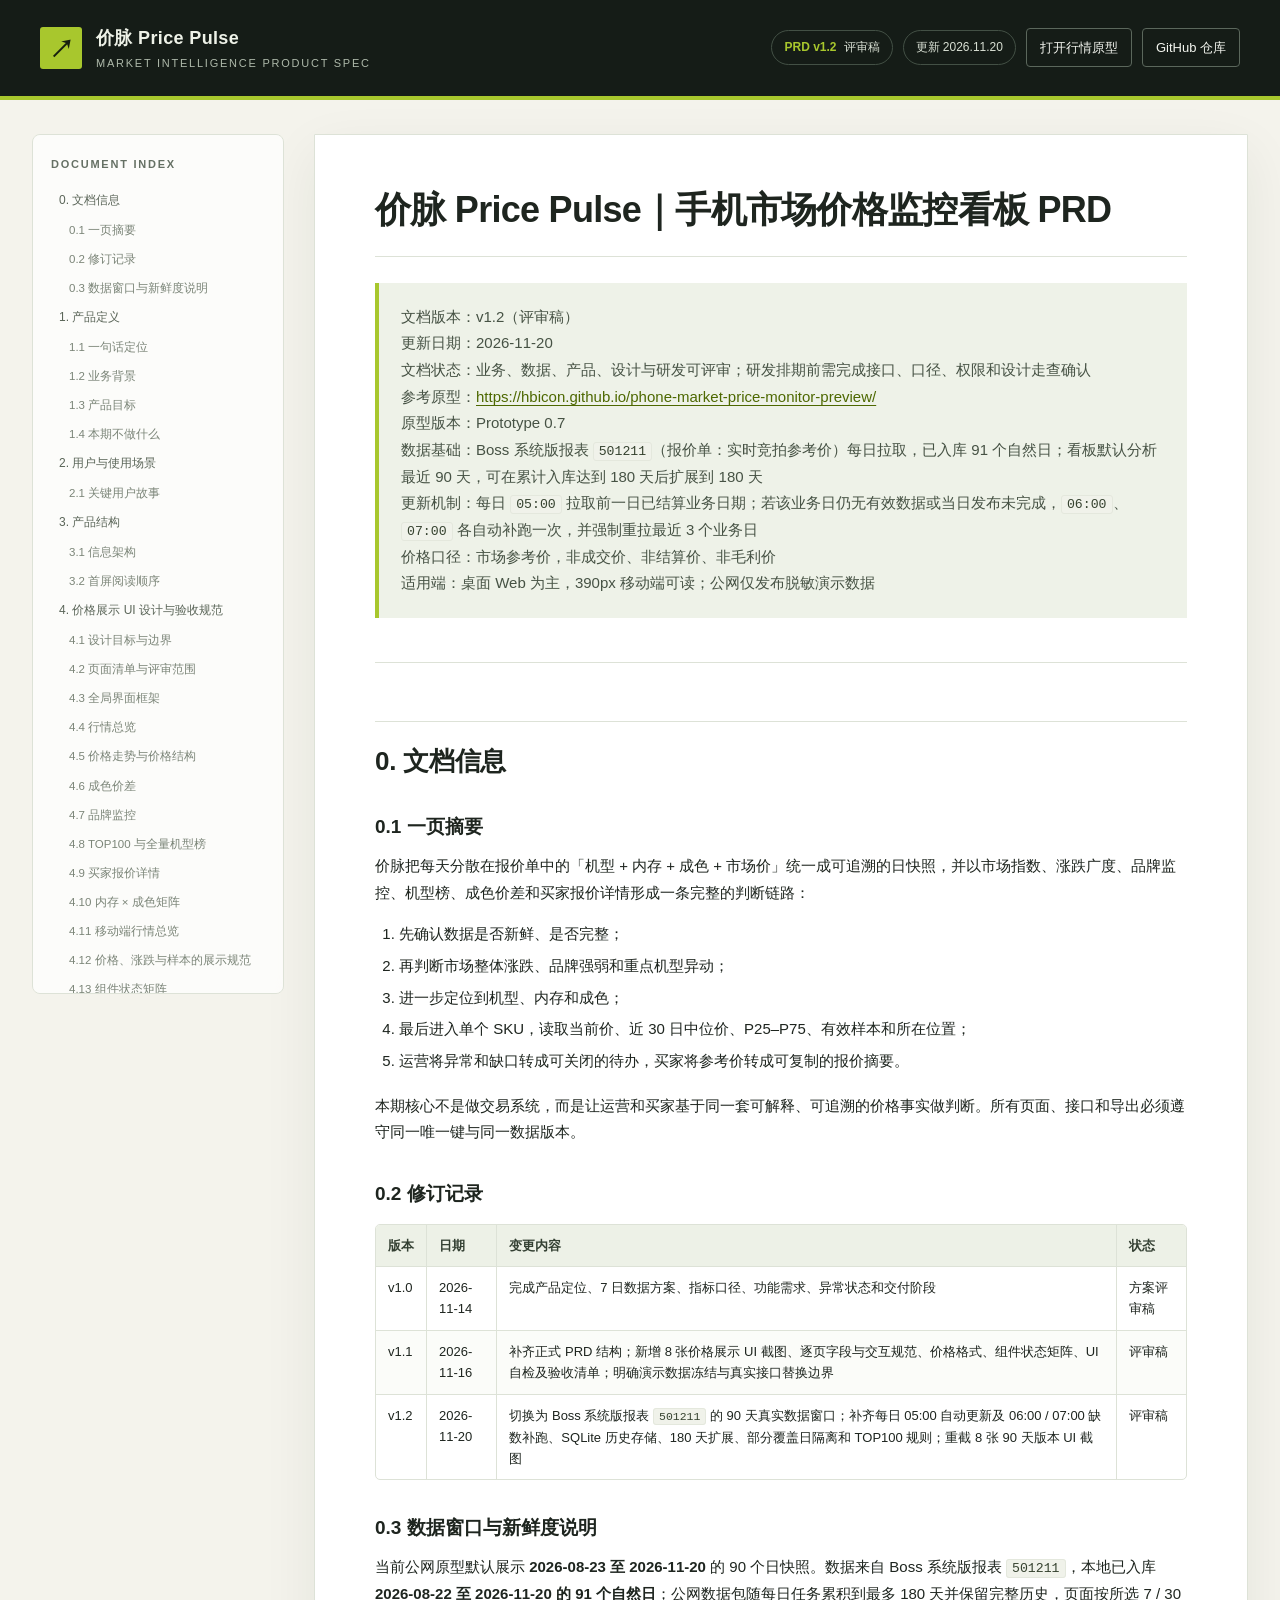
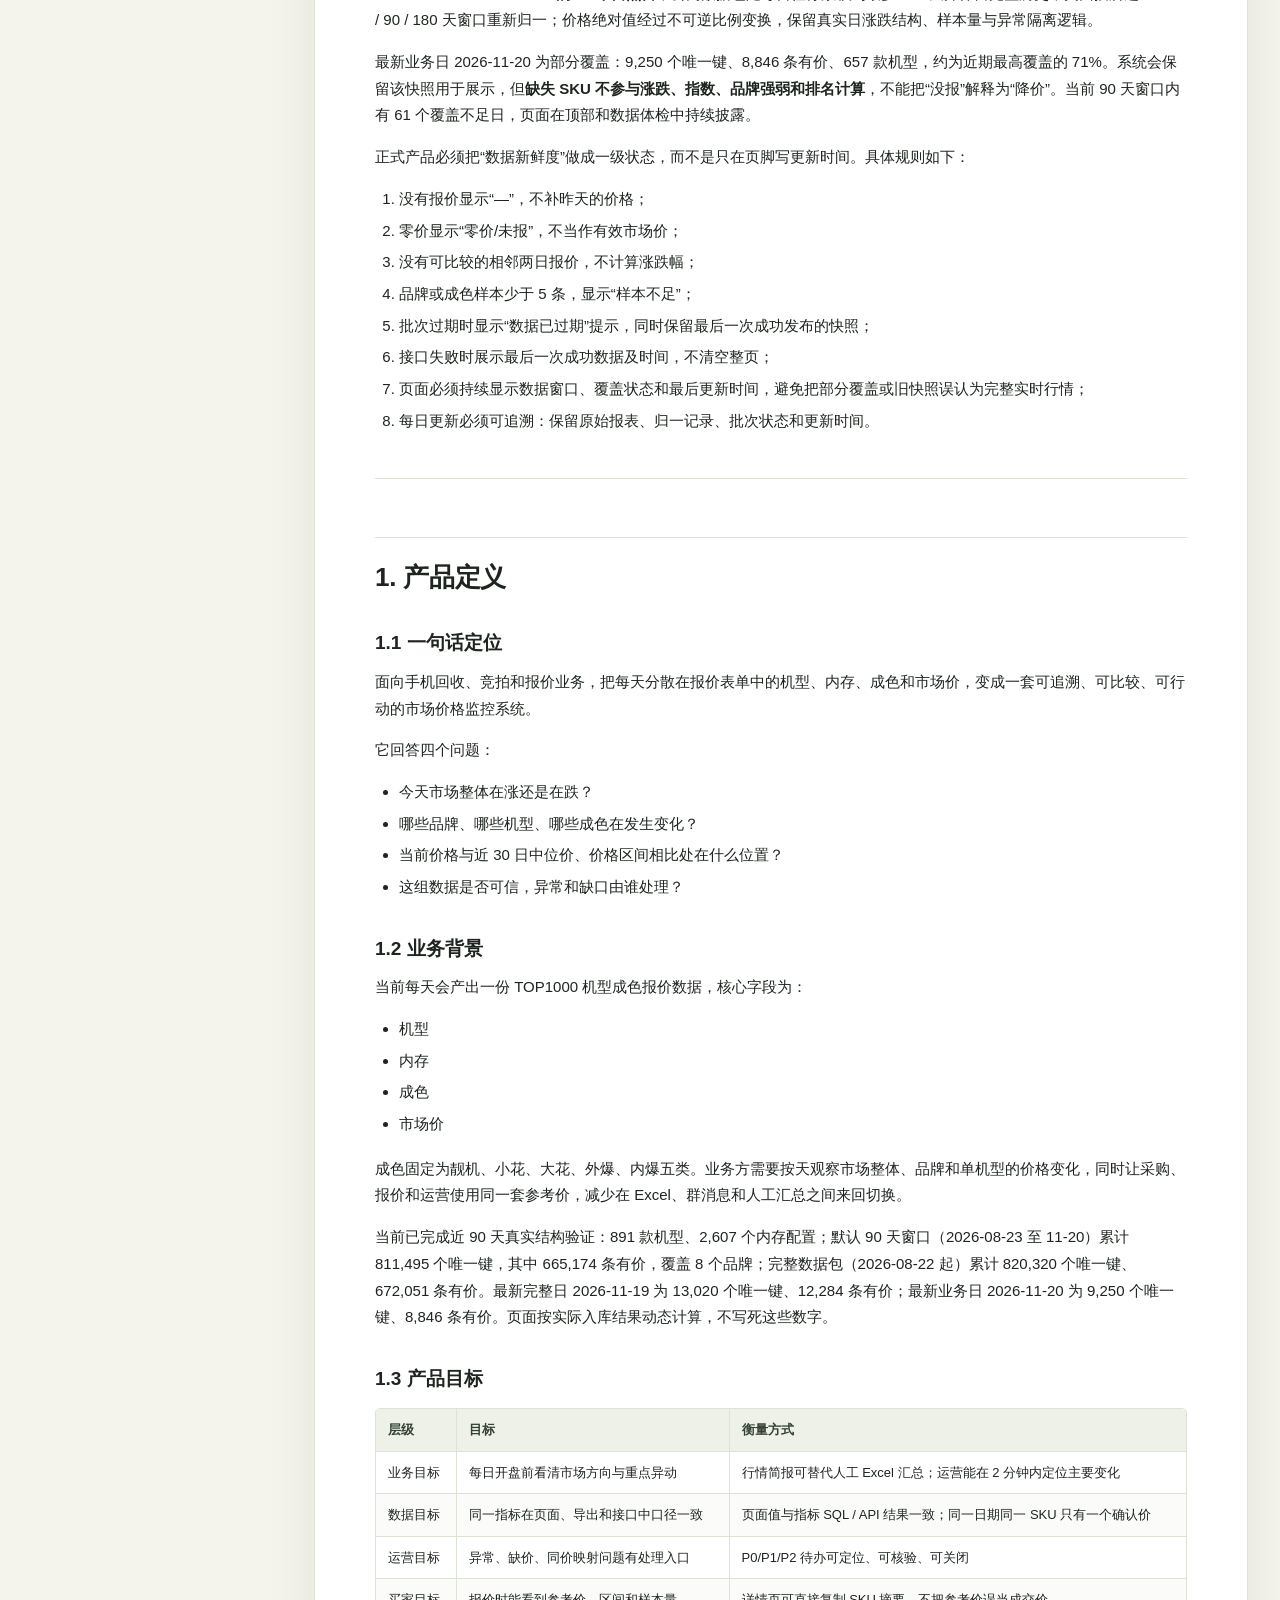
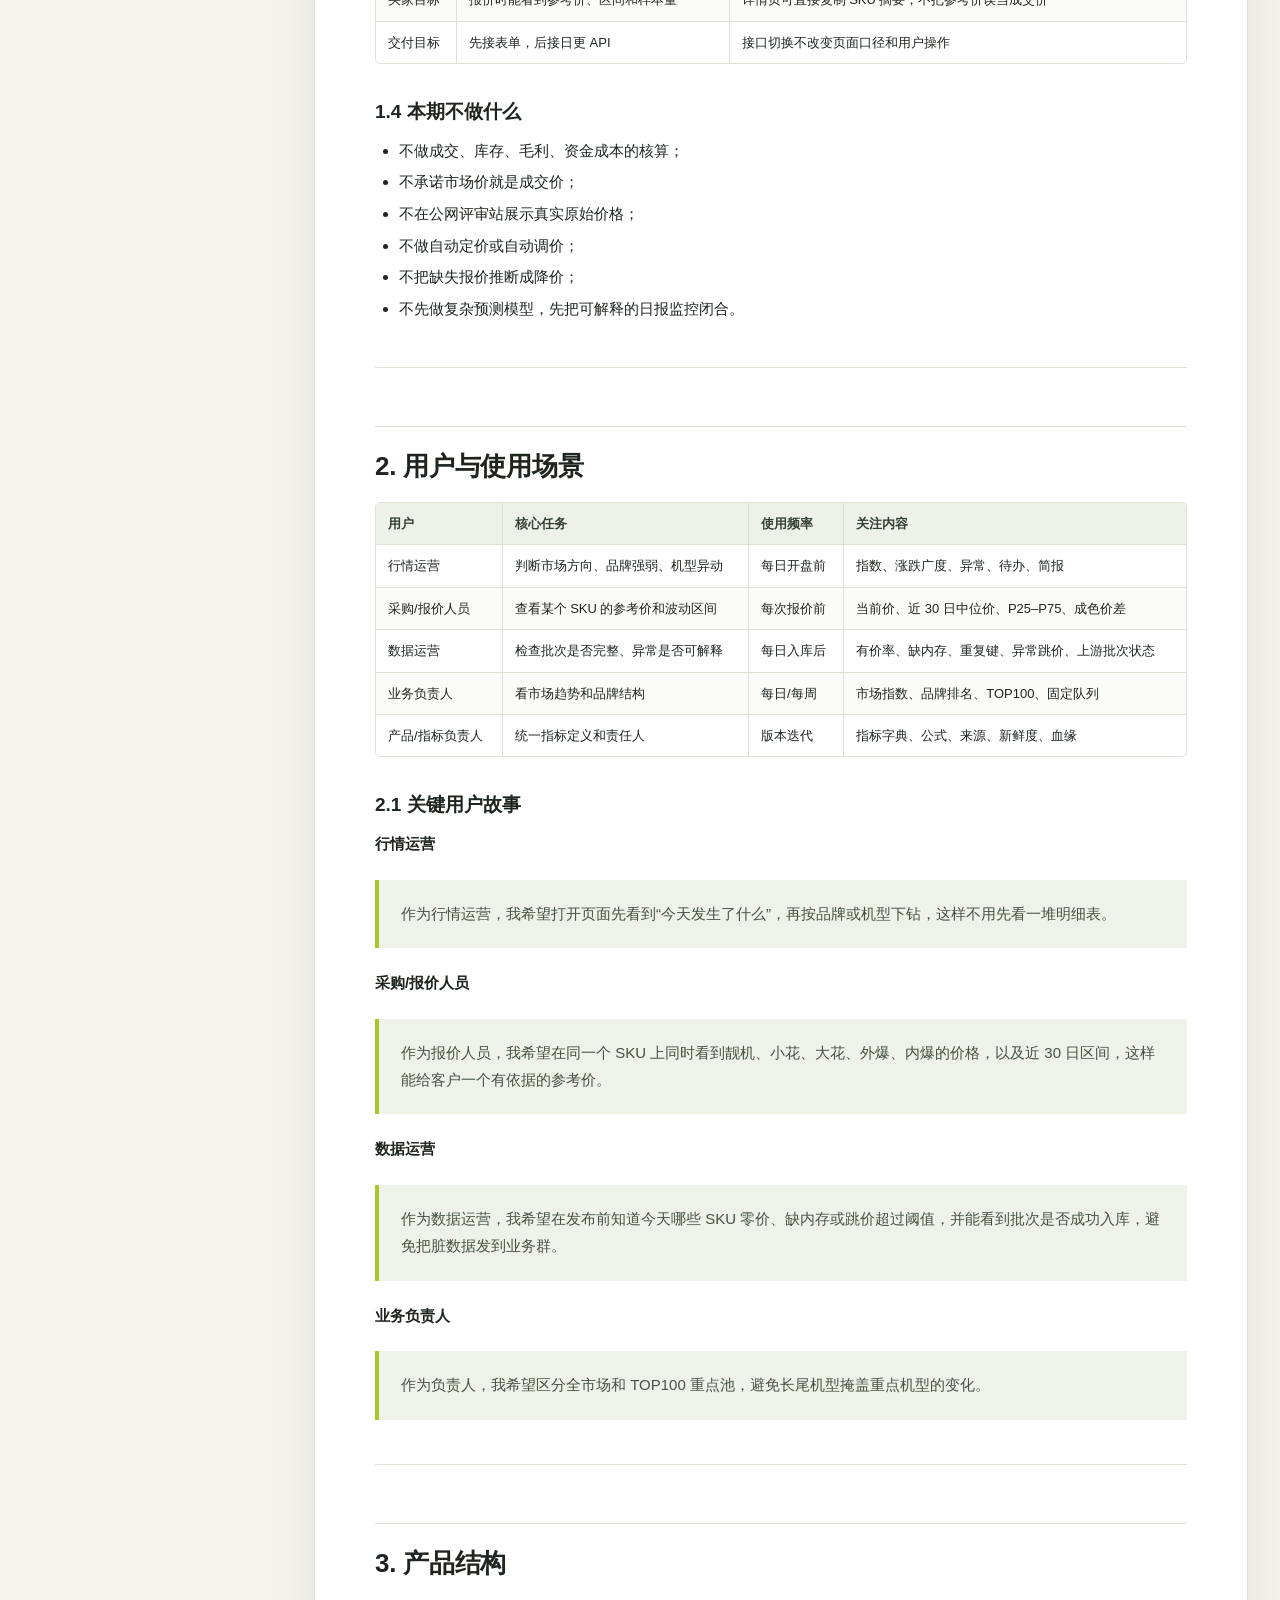
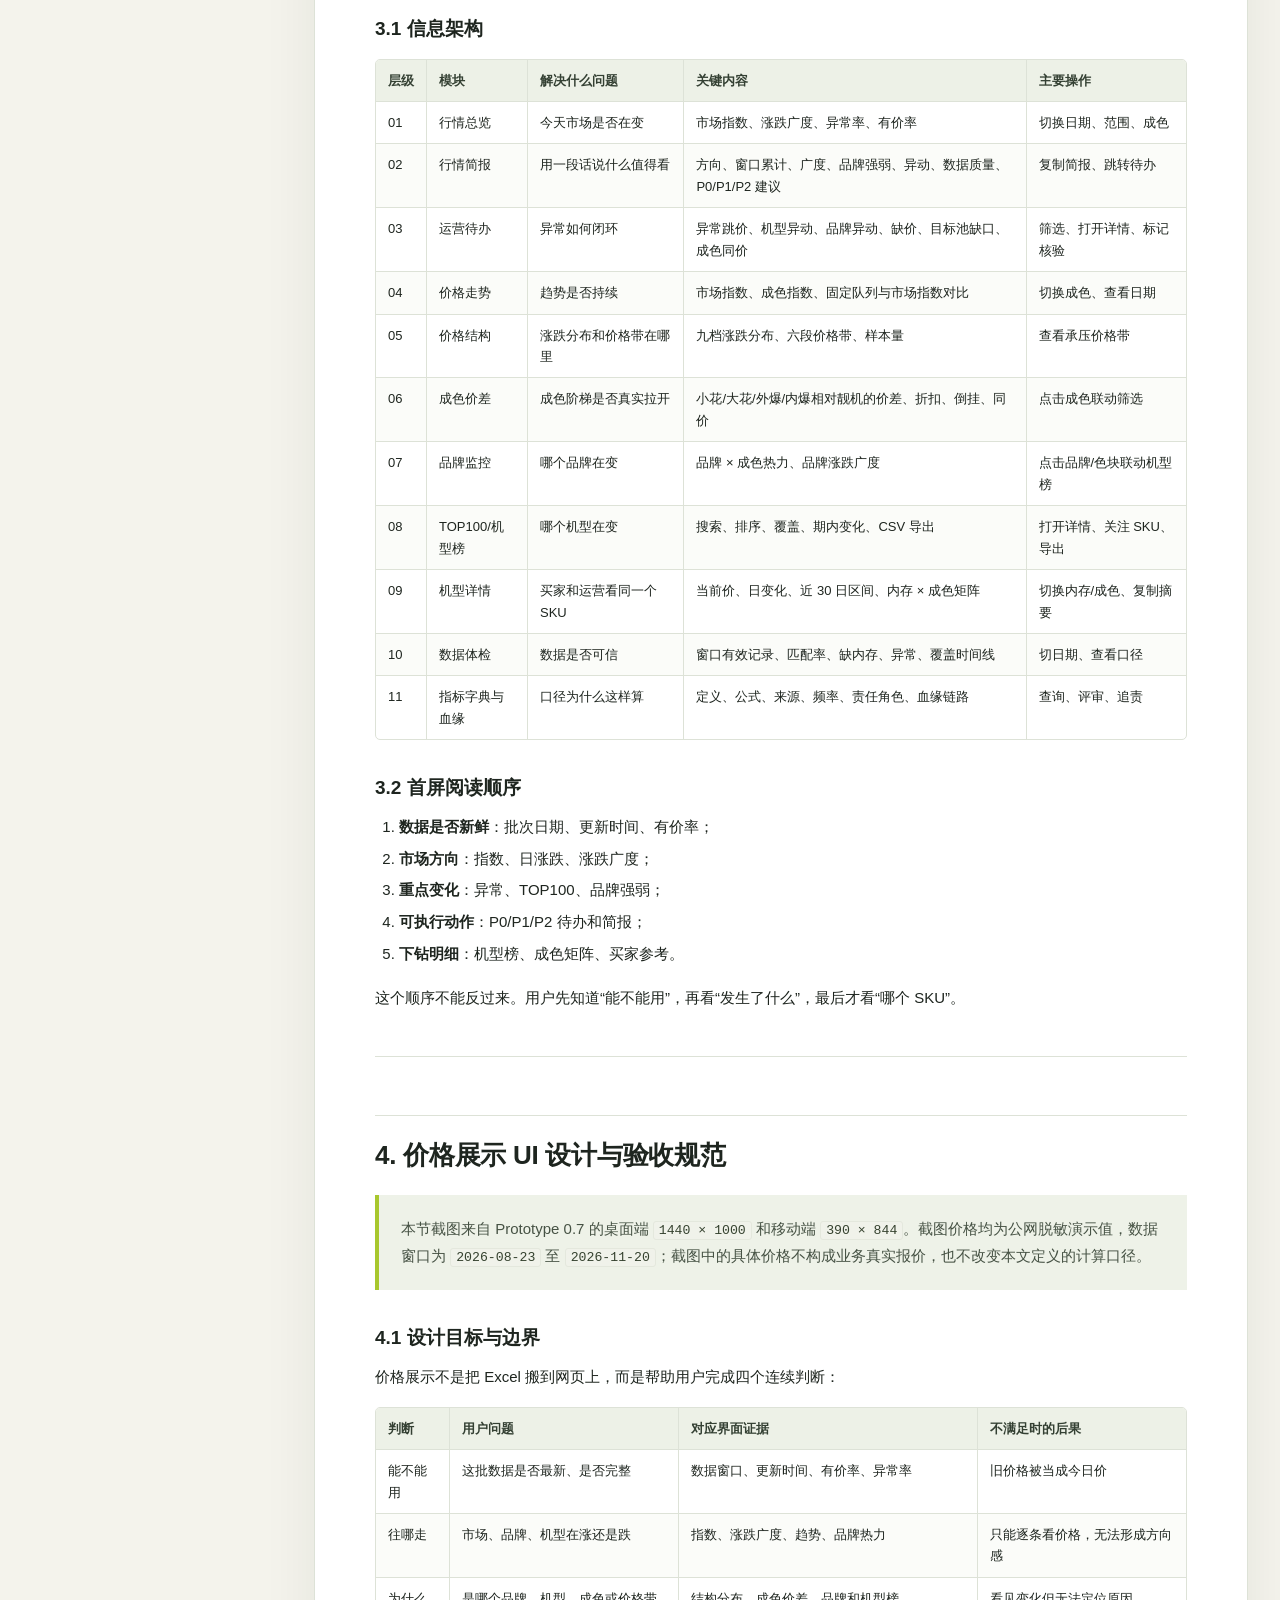
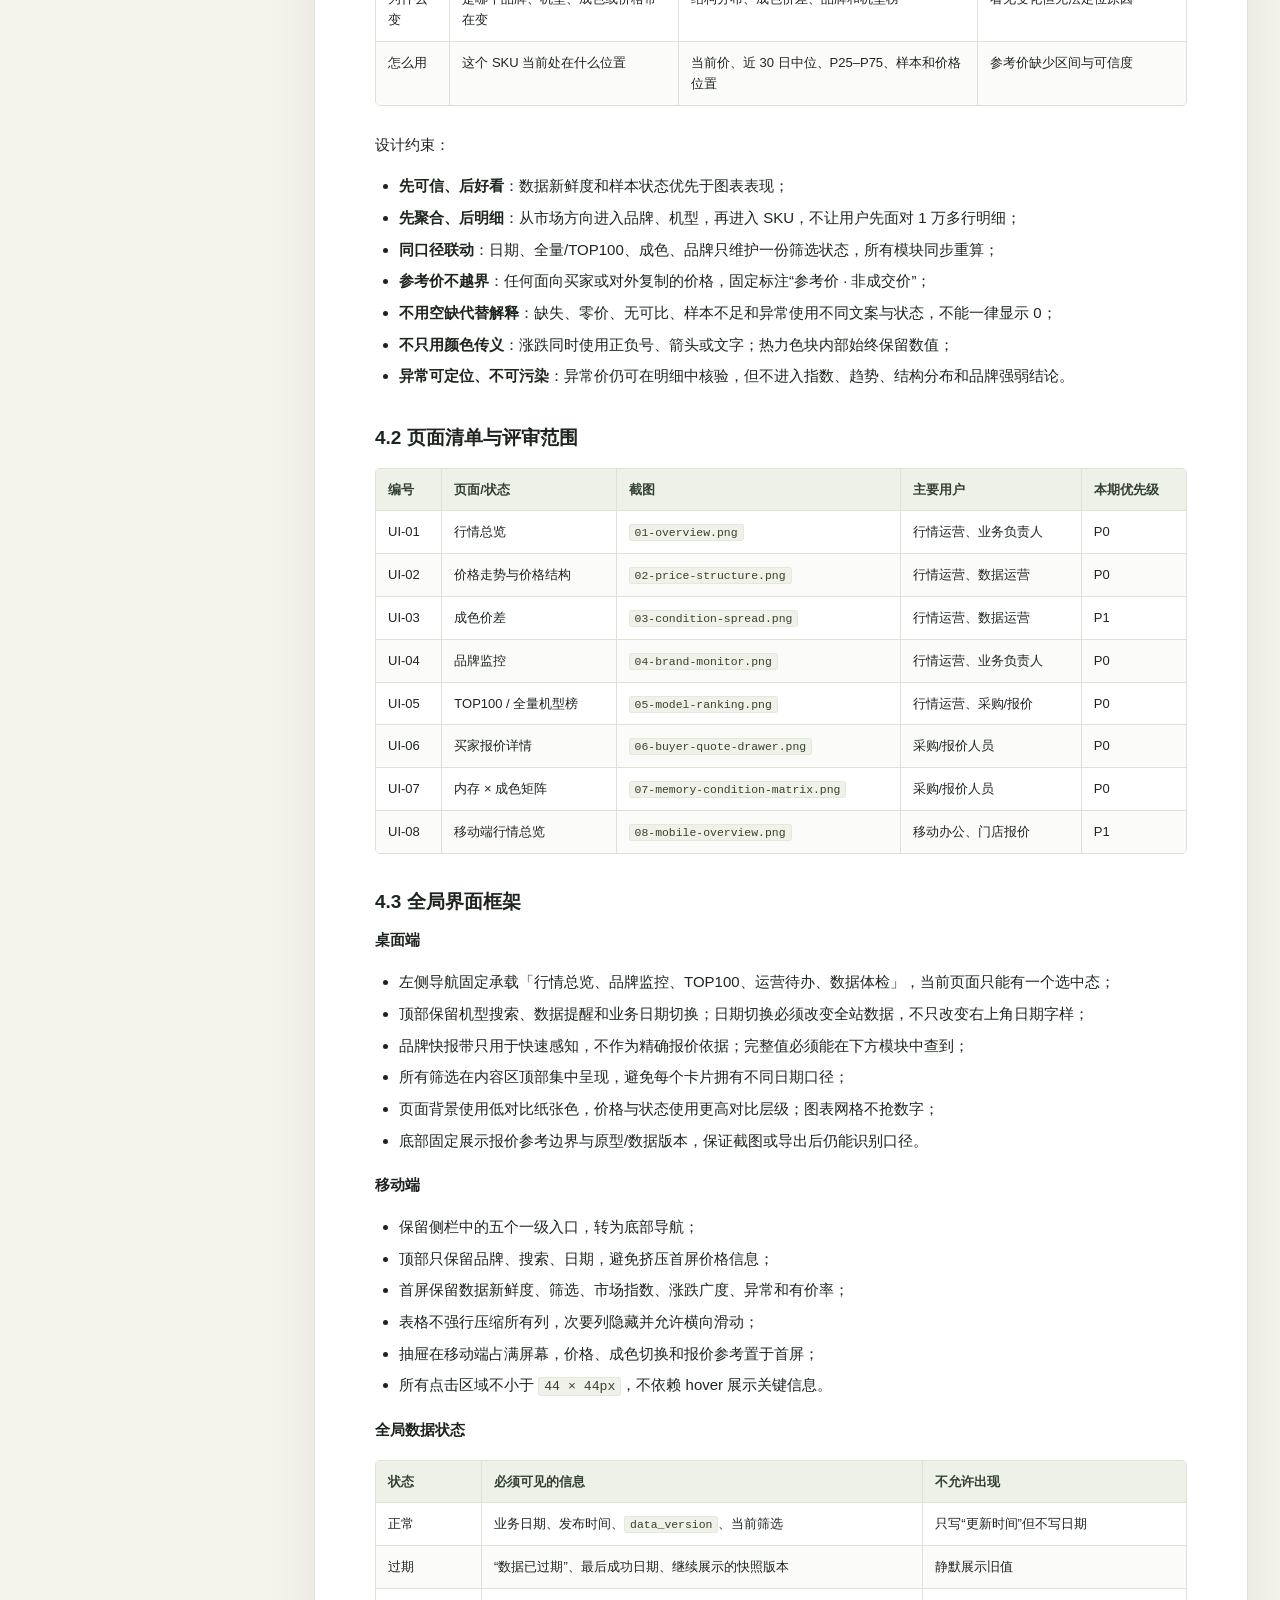
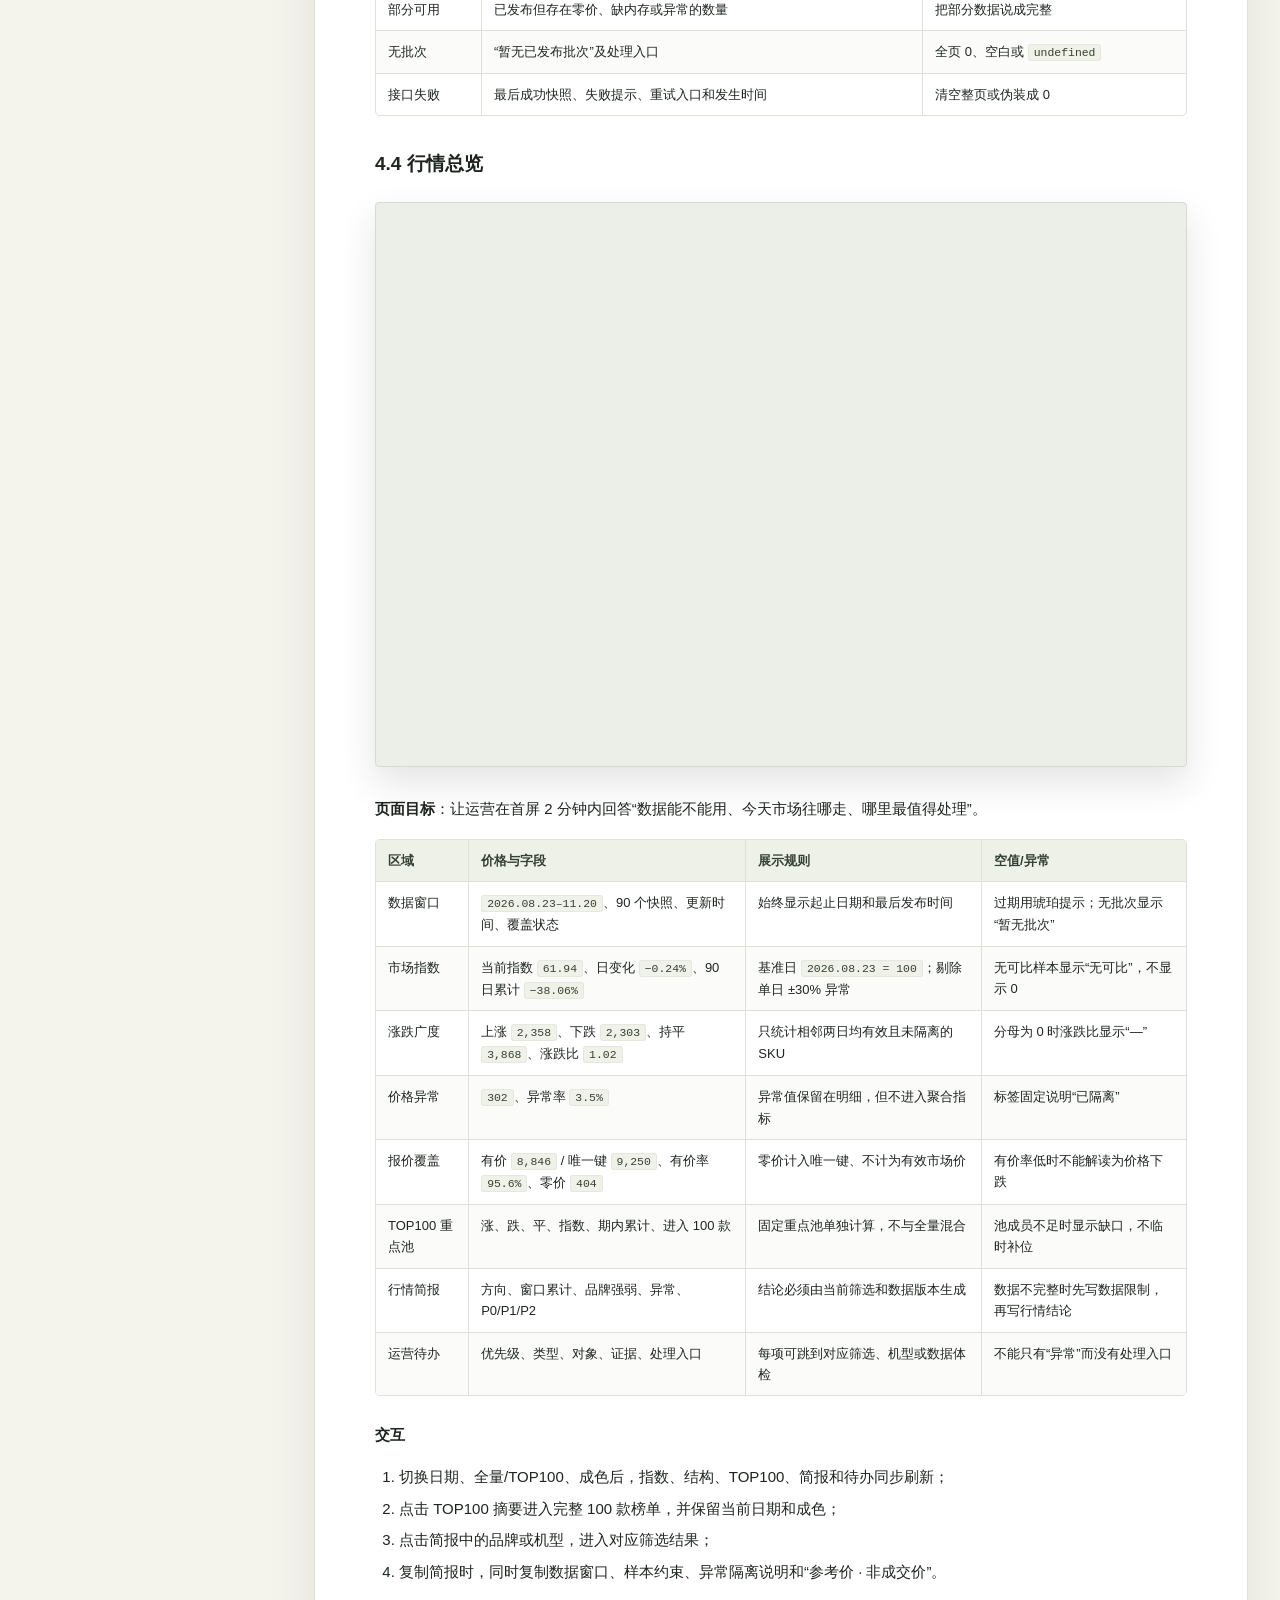
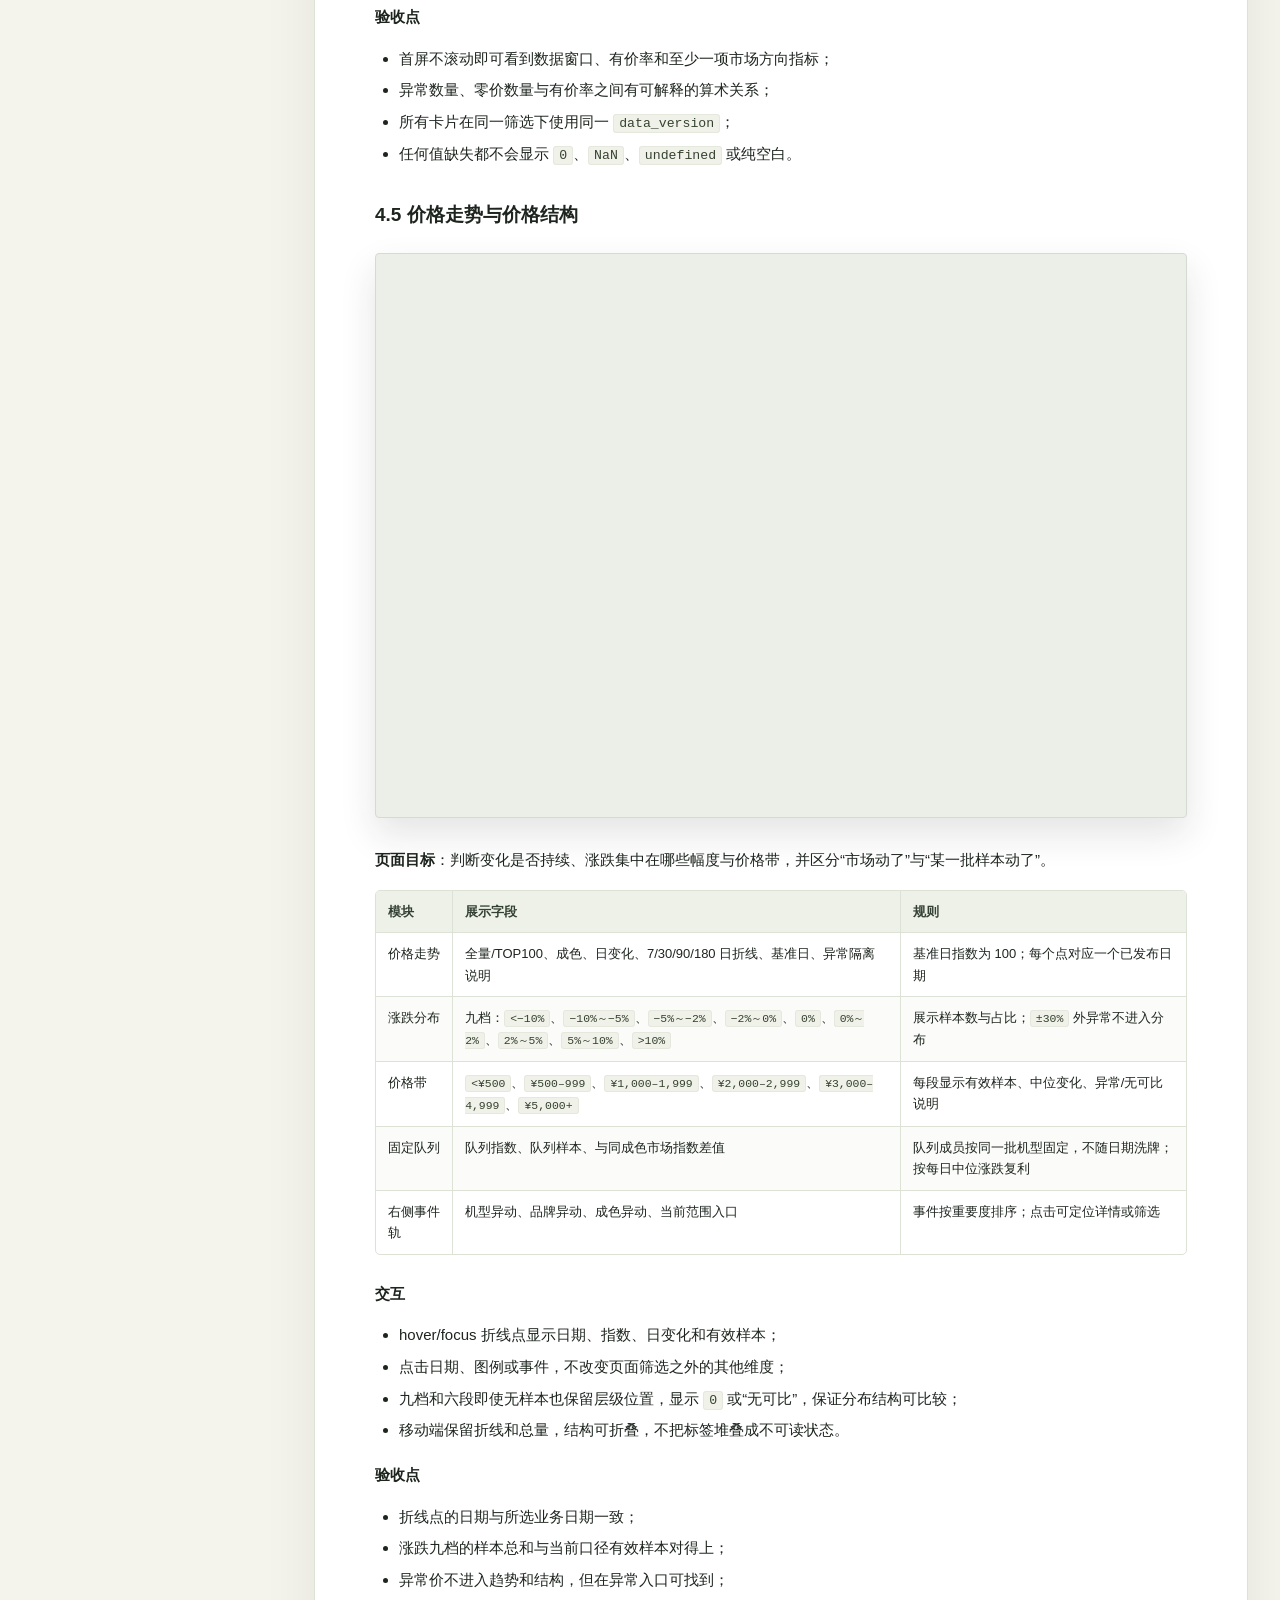
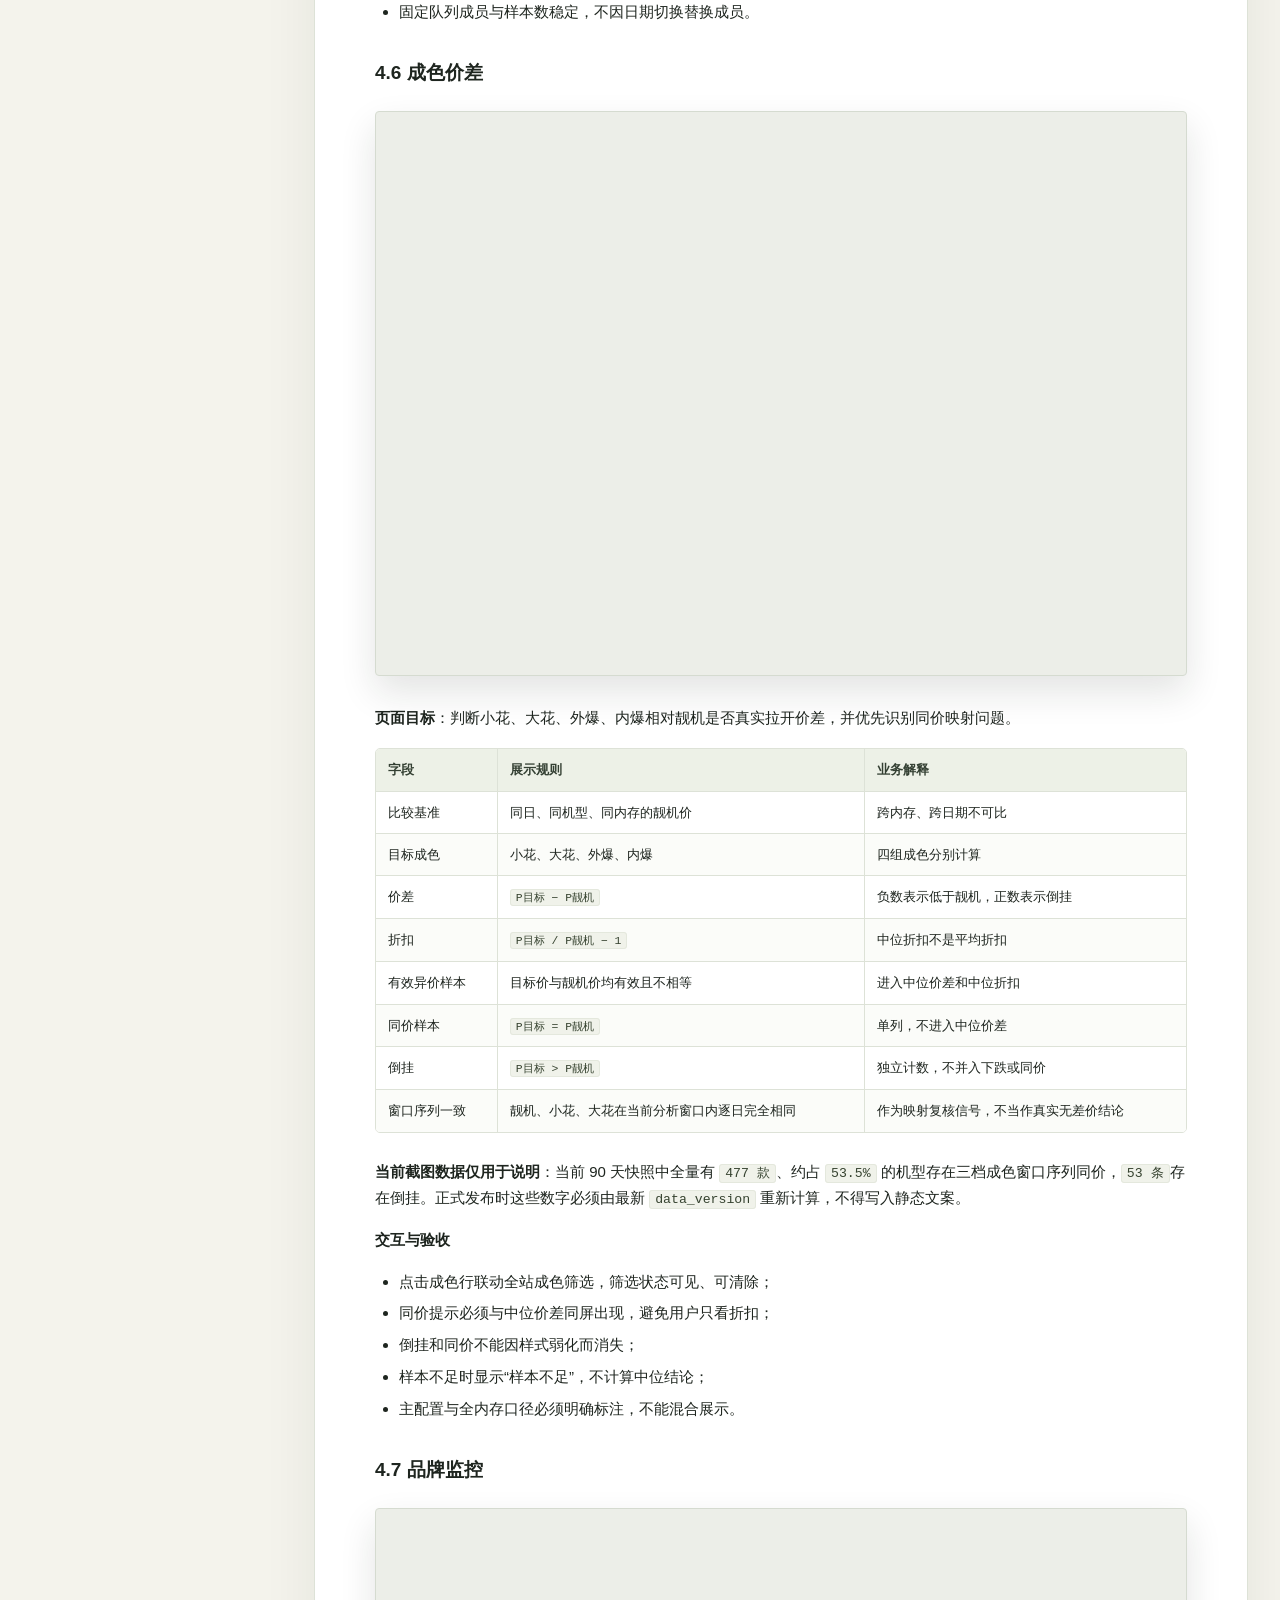
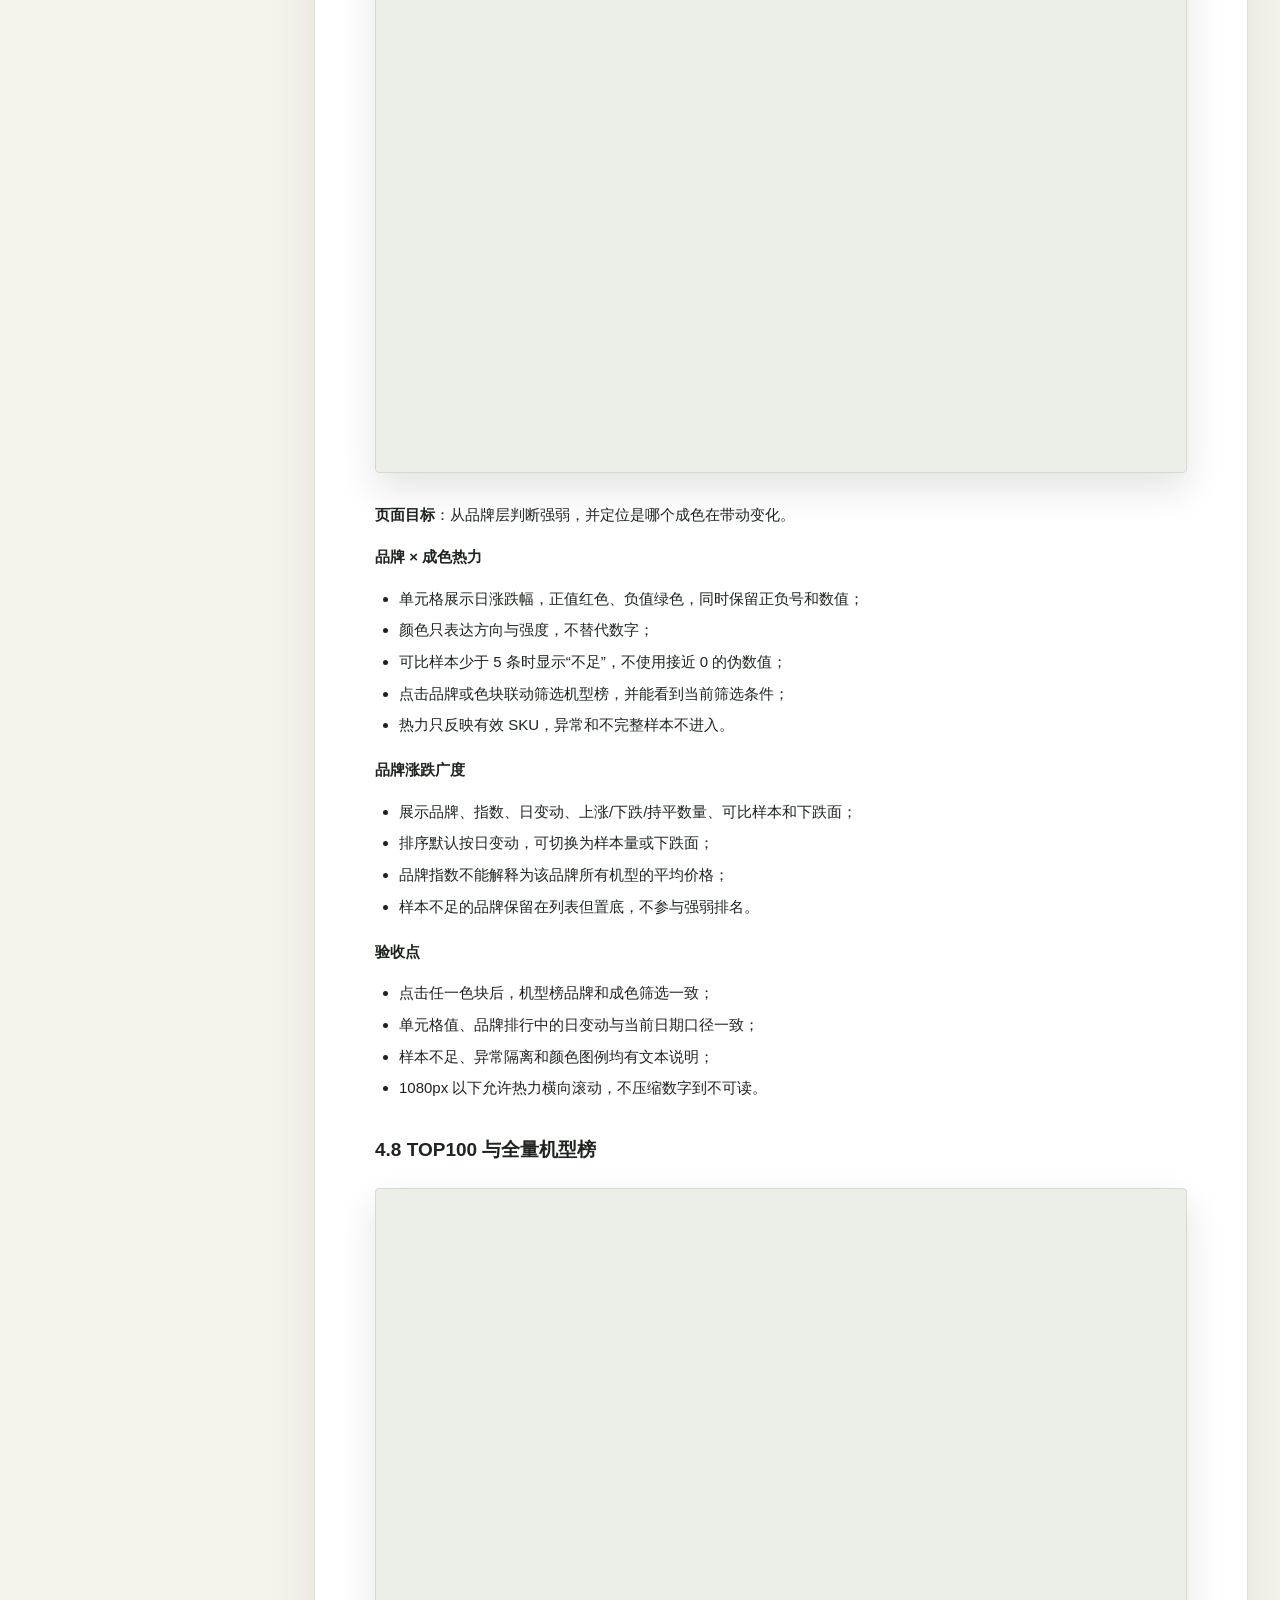
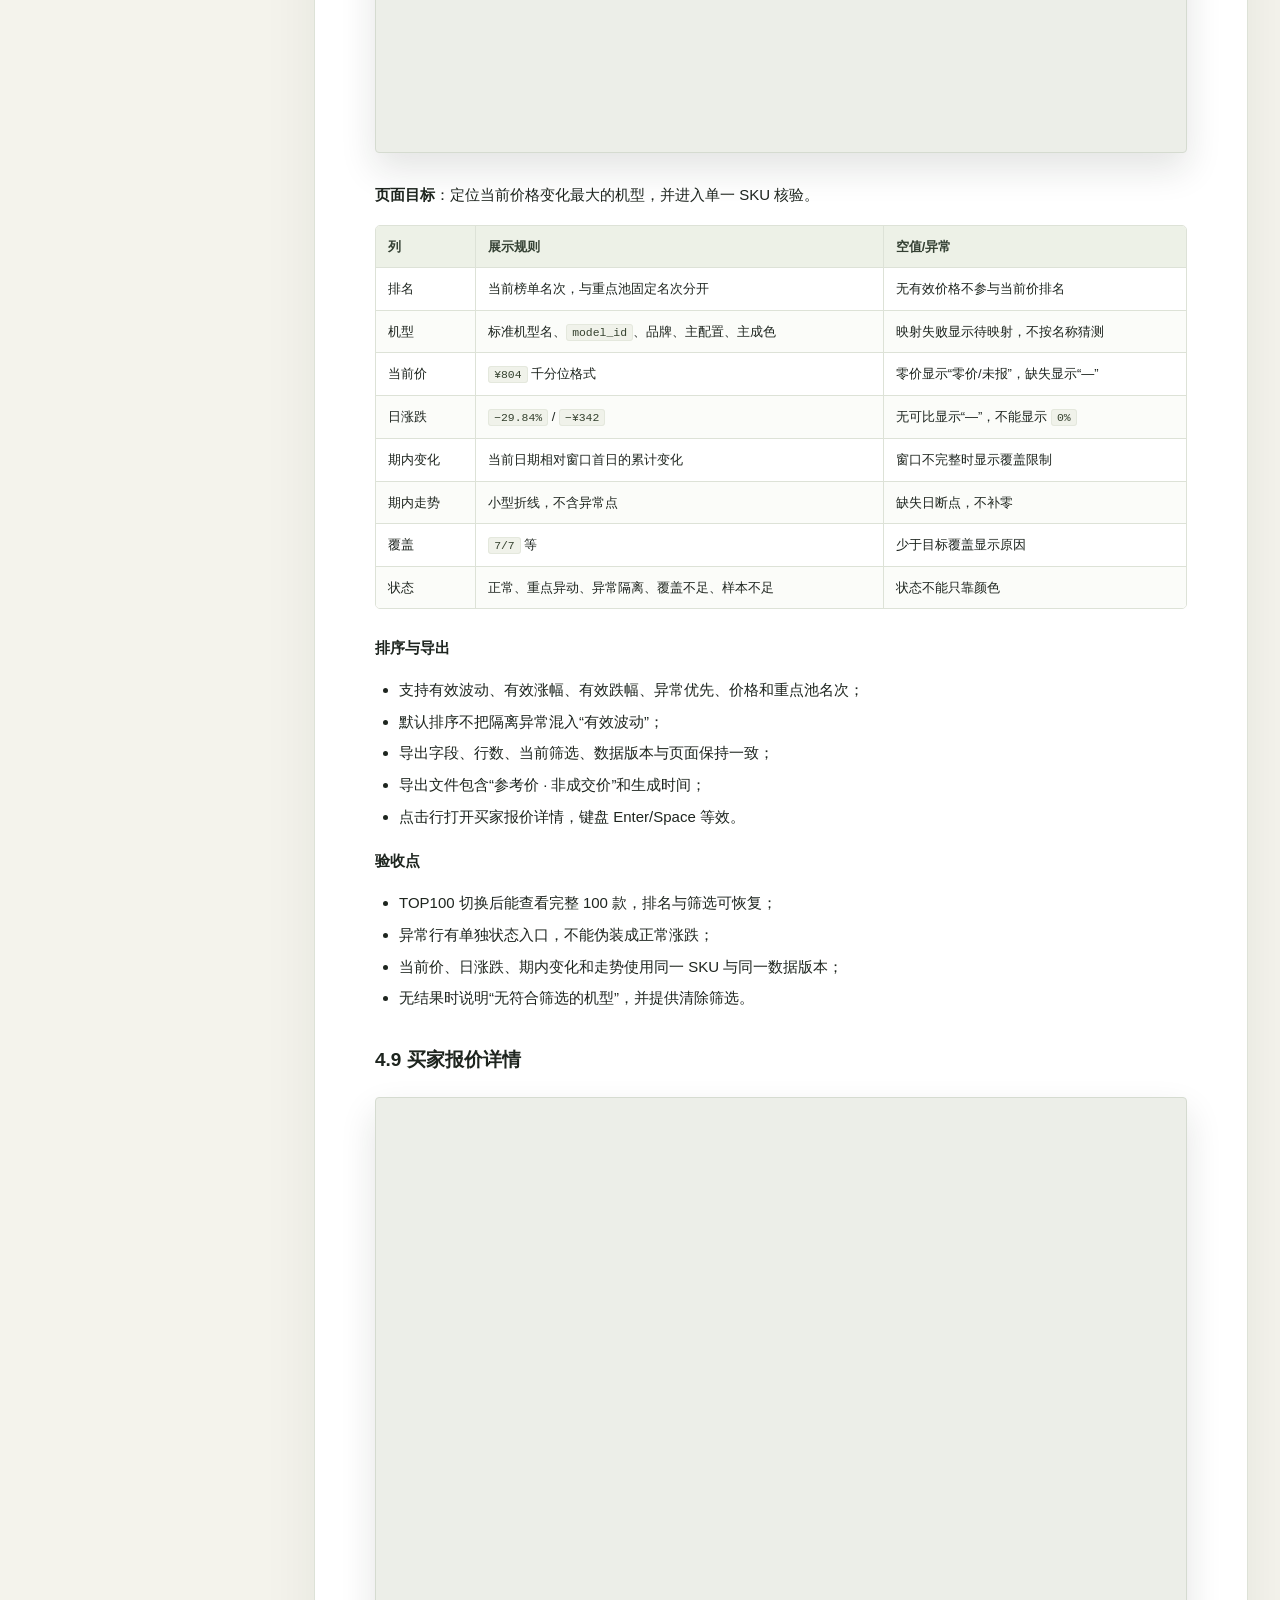
==== commit 87271e3a: "feat: retry daily market sync at 6 and 7 am" ====
--- a/docs/prd.html
+++ b/docs/prd.html
@@ -233,7 +233,7 @@
 <li class="toc-l2"><a href="#附录-b接口返回的最小错误结构">附录 B：接口返回的最小错误结构</a></li></ol></details>
     <main class="doc"><h1>价脉 Price Pulse｜手机市场价格监控看板 PRD</h1>
 <blockquote>
-<p>文档版本：v1.2（评审稿）<br>更新日期：2026-11-20<br>文档状态：业务、数据、产品、设计与研发可评审；研发排期前需完成接口、口径、权限和设计走查确认<br>参考原型：<a href="https://hbicon.github.io/phone-market-price-monitor-preview/">https://hbicon.github.io/phone-market-price-monitor-preview/</a><br>原型版本：Prototype 0.7<br>数据基础：Boss 系统版报表 <code>501211</code>（报价单：实时竞拍参考价）每日拉取，已入库 91 个自然日；看板默认分析最近 90 天，可在累计入库达到 180 天后扩展到 180 天<br>更新机制：每日 <code>05:00</code> 拉取前一日已结算业务日期，并强制重拉最近 3 个业务日，补齐延迟结算或未完整导出的批次<br>价格口径：市场参考价，非成交价、非结算价、非毛利价<br>适用端：桌面 Web 为主，390px 移动端可读；公网仅发布脱敏演示数据</p>
+<p>文档版本：v1.2（评审稿）<br>更新日期：2026-11-20<br>文档状态：业务、数据、产品、设计与研发可评审；研发排期前需完成接口、口径、权限和设计走查确认<br>参考原型：<a href="https://hbicon.github.io/phone-market-price-monitor-preview/">https://hbicon.github.io/phone-market-price-monitor-preview/</a><br>原型版本：Prototype 0.7<br>数据基础：Boss 系统版报表 <code>501211</code>（报价单：实时竞拍参考价）每日拉取，已入库 91 个自然日；看板默认分析最近 90 天，可在累计入库达到 180 天后扩展到 180 天<br>更新机制：每日 <code>05:00</code> 拉取前一日已结算业务日期；若该业务日仍无有效数据或当日发布未完成，<code>06:00</code>、<code>07:00</code> 各自动补跑一次，并强制重拉最近 3 个业务日<br>价格口径：市场参考价，非成交价、非结算价、非毛利价<br>适用端：桌面 Web 为主，390px 移动端可读；公网仅发布脱敏演示数据</p>
 </blockquote>
 <hr>
 <h2 id="0.-文档信息">0. 文档信息<a class="anchor" href="#0.-文档信息" aria-label="链接到本节">#</a></h2>
@@ -272,7 +272,7 @@
 <tr>
 <td>v1.2</td>
 <td>2026-11-20</td>
-<td>切换为 Boss 系统版报表 <code>501211</code> 的 90 天真实数据窗口；补齐每日 05:00 自动更新、SQLite 历史存储、180 天扩展、部分覆盖日隔离和 TOP100 规则；重截 8 张 90 天版本 UI 截图</td>
+<td>切换为 Boss 系统版报表 <code>501211</code> 的 90 天真实数据窗口；补齐每日 05:00 自动更新及 06:00 / 07:00 缺数补跑、SQLite 历史存储、180 天扩展、部分覆盖日隔离和 TOP100 规则；重截 8 张 90 天版本 UI 截图</td>
 <td>评审稿</td>
 </tr>
 </tbody></table></div>
@@ -310,7 +310,7 @@
 <li>市场价</li>
 </ul>
 <p>成色固定为靓机、小花、大花、外爆、内爆五类。业务方需要按天观察市场整体、品牌和单机型的价格变化，同时让采购、报价和运营使用同一套参考价，减少在 Excel、群消息和人工汇总之间来回切换。</p>
-<p>当前已完成近 90 天真实结构验证：891 款机型、2,607 个内存配置；2026-08-22 至 11-20 累计 820,320 个唯一键，其中 672,051 条有价，覆盖 8 个品牌。最新完整日 2026-11-19 为 13,020 个唯一键、12,284 条有价；最新业务日 2026-11-20 为 9,250 个唯一键、8,846 条有价。页面按实际入库结果动态计算，不写死这些数字。</p>
+<p>当前已完成近 90 天真实结构验证：891 款机型、2,607 个内存配置；默认 90 天窗口（2026-08-23 至 11-20）累计 811,495 个唯一键，其中 665,174 条有价，覆盖 8 个品牌；完整数据包（2026-08-22 起）累计 820,320 个唯一键、672,051 条有价。最新完整日 2026-11-19 为 13,020 个唯一键、12,284 条有价；最新业务日 2026-11-20 为 9,250 个唯一键、8,846 条有价。页面按实际入库结果动态计算，不写死这些数字。</p>
 <h3 id="1.3-产品目标">1.3 产品目标<a class="anchor" href="#1.3-产品目标" aria-label="链接到本节">#</a></h3>
 <div class="table-wrap"><table>
 <thead>
@@ -707,7 +707,7 @@
 </tr>
 <tr>
 <td>市场指数</td>
-<td>当前指数 <code>61.56</code>、日变化 <code>−0.24%</code>、90 日累计 <code>−38.44%</code></td>
+<td>当前指数 <code>61.94</code>、日变化 <code>−0.24%</code>、90 日累计 <code>−38.06%</code></td>
 <td>基准日 <code>2026.08.23 = 100</code>；剔除单日 ±30% 异常</td>
 <td>无可比样本显示“无可比”，不显示 0</td>
 </tr>
@@ -1357,7 +1357,7 @@
 <tr>
 <td>数据是否实时</td>
 <td>通过（原型调度）</td>
-<td>每日 05:00 由本机 <code>launchd</code> 拉取；生产环境仍需改为服务端调度与告警</td>
+<td>每日 05:00 由本机 <code>launchd</code> 拉取；06:00 / 07:00 缺数补跑；生产环境仍需改为服务端调度与告警</td>
 </tr>
 </tbody></table></div>
 <p><strong>v1.2 已修复的展示问题</strong>：</p>
@@ -1486,7 +1486,7 @@
 </ol>
 <p>这条规则是行情可信度的底线。价格可以被修正，但不能悄悄改变。</p>
 <h3 id="5.3-数据分层">5.3 数据分层<a class="anchor" href="#5.3-数据分层" aria-label="链接到本节">#</a></h3>
-<pre><code class="language-text">Boss 报表 501211 / 每日 05:00 调度
+<pre><code class="language-text">Boss 报表 501211 / 每日 05:00 调度 + 06:00 / 07:00 缺数补跑
         ↓
 ODS 原始 XLSX（data/raw/YYYY-MM-DD.xlsx）
         ↓
@@ -1633,10 +1633,10 @@
 <hr>
 <h2 id="6.-接口方案">6. 接口方案<a class="anchor" href="#6.-接口方案" aria-label="链接到本节">#</a></h2>
 <h3 id="6.1-数据接入boss-报表定时拉取当前">6.1 数据接入：Boss 报表定时拉取（当前）<a class="anchor" href="#6.1-数据接入boss-报表定时拉取当前" aria-label="链接到本节">#</a></h3>
-<p>原型阶段由 macOS <code>launchd</code> 每日 05:00 调用 <code>run_daily_update.sh</code>：</p>
-<pre><code class="language-bash">python3 sync_market_data.py --days 180 --end-date &lt;前一日&gt; --refresh-last 3 --workers 3
-python3 build_dashboard_data.py --days 90 --output data/real/market_data_90d.js
-python3 prepare_public_data.py data/real/market_data_90d.js assets/data.js
+<p>原型阶段由 macOS <code>launchd</code> 在每日 05:00 调用 <code>run_daily_update.sh</code>，并在 06:00、07:00 检查前一业务日是否仍无有效数据或当日发布未完成；仅在需要时补跑：</p>
+<pre><code class="language-bash">python3 sync_market_data.py --days 4 --end-date &lt;前一日&gt; --refresh-last 3 --workers 2
+python3 build_dashboard_data.py --days 180 --output data/real/market_data_180d.js
+python3 prepare_public_data.py data/real/market_data_180d.js assets/data.js
 </code></pre>
 <p>执行顺序为：拉取前一日已结算业务日并强制重拉最近 3 日 → 写入 SQLite → 重建最多 180 天数据（页面默认窗口仍为 90 天）→ 脱敏生成公网数据 → 数据变化时提交并等待 Pages 发布。定时任务不保存 Token 或凭证，复用本机已授权的 Boss CLI 登录态。</p>
 <p>正式环境应把上述本机任务迁移到服务端调度，并接入失败告警、重试和运行审计。以下写入接口是正式 API 化的目标形态。</p>
@@ -2225,7 +2225,7 @@
 <li>已完成 PC/移动端交互原型；</li>
 <li>已完成 90 天行情、品牌、机型、成色价差、数据体检和指标字典；</li>
 <li>已接入 91 个自然日真实报表结构，支持 7/30/90 天窗口，180 天窗口待累计入库后启用；</li>
-<li>已完成每日 05:00 本机自动拉取、SQLite 存储、脱敏发布和 Pages 更新；</li>
+<li>已完成每日 05:00 本机自动拉取、06:00 / 07:00 缺数补跑、SQLite 存储、脱敏发布和 Pages 更新；</li>
 <li>公网为脱敏演示数据，用于确认信息架构、指标口径和页面优先级，不作为生产数据源。</li>
 </ul>
 <h3 id="阶段-1表单数据正式化">阶段 1：生产数据接入正式化<a class="anchor" href="#阶段-1表单数据正式化" aria-label="链接到本节">#</a></h3>
@@ -2296,7 +2296,7 @@
 <tbody><tr>
 <td>2026-11-20 最新批次仅覆盖 71%</td>
 <td>当日缺失 SKU 不参与涨跌，最新日结论样本少于完整日</td>
-<td>05:00 强制重拉最近 3 个业务日；页面持续标记“部分覆盖”</td>
+<td>05:00 强制重拉最近 3 个业务日；06:00 / 07:00 在数据缺失或发布未完成时补跑；页面持续标记“部分覆盖”</td>
 </tr>
 <tr>
 <td>90 天窗口有 61 个覆盖不足日</td>
@@ -2347,7 +2347,7 @@
 <p>需要业务确认：</p>
 <ul>
 <li>每日数据的最晚到达时间、补数截止时间和责任部门；</li>
-<li>前一日报价在 05:00 是否已完成结算；若未完成，是否需要把调度后移到 06:00 或增加午间补跑；</li>
+<li>前一日 07:00 后仍无报价时的告警渠道、人工补录责任人和最晚可接受发布时间；</li>
 <li>“市场价”的准确定义和报价来源；</li>
 <li>目标 1,000 款机型的维护责任人；</li>
 <li>历史数据保留年限和对外导出范围；</li>
